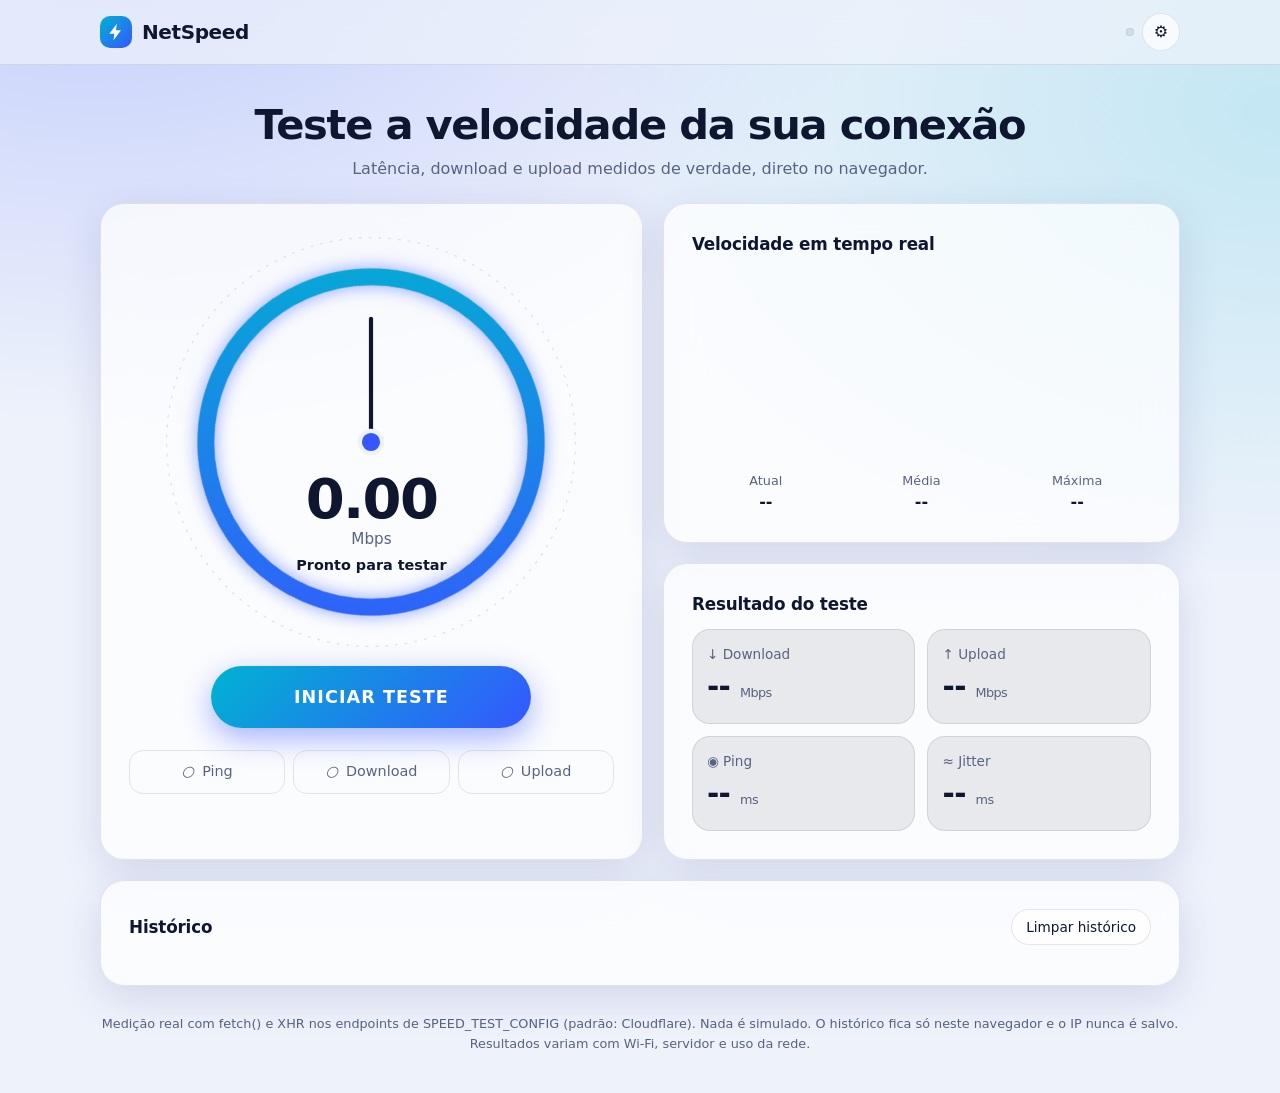
==== netspeed/index.html @ a222a0c1 "Create index.html" ====
<!DOCTYPE html>
<html lang="pt-BR" data-theme="light">
<head>
<meta charset="utf-8">
<meta name="viewport" content="width=device-width,initial-scale=1">
<title>NetSpeed | Innovva</title>
<style>
/* ===== Paleta (edite as variáveis para trocar as cores) ===== */
*{box-sizing:border-box;margin:0}
:root,[data-theme=light]{--bg:#eef2fb;--surface:rgba(255,255,255,.72);--text:#0e1630;--muted:#586380;--primary:#3557ff;--accent:#00b3d1;--border:rgba(14,22,48,.1);--shadow:0 12px 40px rgba(40,60,140,.14);--track:rgba(14,22,48,.08)}
[data-theme=dark]{--bg:#070b18;--surface:rgba(20,28,54,.62);--text:#e9eeff;--muted:#93a0c4;--primary:#7290ff;--accent:#22e0d0;--border:rgba(160,180,255,.15);--shadow:0 12px 40px rgba(0,0,0,.5);--track:rgba(160,180,255,.12);color-scheme:dark}
[hidden]{display:none!important}
body{font:16px/1.5 ui-sans-serif,system-ui,-apple-system,"Segoe UI",Roboto,sans-serif;color:var(--text);min-height:100vh;overflow-x:hidden;
background:radial-gradient(50rem 32rem at 8% -8%,color-mix(in srgb,var(--primary) 24%,transparent),transparent),radial-gradient(44rem 30rem at 100% 10%,color-mix(in srgb,var(--accent) 18%,transparent),transparent),var(--bg);transition:background-color .4s,color .4s}
:focus-visible{outline:3px solid var(--primary);outline-offset:3px}
button,select{font:inherit;color:inherit}
.wrap{width:min(1080px,100% - 32px);margin:0 auto}
header{position:sticky;top:0;z-index:5;backdrop-filter:blur(16px);background:color-mix(in srgb,var(--bg) 70%,transparent);border-bottom:1px solid var(--border);transition:background-color .4s}
.bar{display:flex;align-items:center;justify-content:space-between;gap:12px;height:64px}
.logo{display:flex;align-items:center;gap:10px;font-weight:750;font-size:1.25rem;letter-spacing:-.02em;color:var(--text);text-decoration:none}
.logo svg{width:32px;height:32px;padding:6px;border-radius:10px;background:linear-gradient(135deg,var(--accent),var(--primary));fill:#fff}
.tools{display:flex;align-items:center;gap:8px}
.seg{display:flex;padding:3px;border:1px solid var(--border);border-radius:999px;background:var(--track)}
.seg button{border:0;background:none;color:var(--muted);padding:6px 11px;border-radius:999px;cursor:pointer;font-size:.85rem;transition:background .25s,color .25s}
.seg [aria-pressed=true]{background:var(--bg);color:var(--text);box-shadow:0 1px 6px rgba(0,0,0,.15)}
.icon,.ghost{border:1px solid var(--border);background:var(--surface);border-radius:999px;cursor:pointer;transition:transform .2s,border-color .2s}
.icon{width:38px;height:38px}.ghost{padding:7px 14px;font-size:.85rem}
.icon:hover,.ghost:hover{transform:translateY(-1px);border-color:var(--primary)}
.intro{text-align:center;padding:36px 0 22px}
h1{font-size:clamp(1.6rem,4.5vw,2.6rem);letter-spacing:-.03em;line-height:1.15}
.intro p{color:var(--muted);margin-top:8px}
h2{font-size:1.05rem;letter-spacing:-.01em}
.notice{margin:0 0 16px;padding:14px 18px;border-radius:16px;background:color-mix(in srgb,#ef4444 14%,var(--surface));border:1px solid #ef4444;animation:rise .4s}
.grid{display:grid;gap:20px;grid-template-columns:1fr;margin-bottom:20px}
.grid>*{min-width:0}
@media(min-width:900px){.grid.a{grid-template-columns:1.05fr 1fr}}
.grid.b{grid-template-columns:repeat(auto-fit,minmax(min(100%,340px),1fr))}
.side{display:grid;gap:20px;align-content:start}
.card{background:var(--surface);border:1px solid var(--border);border-radius:24px;box-shadow:var(--shadow);backdrop-filter:blur(18px);padding:clamp(18px,3vw,28px);animation:rise .6s both;transition:background-color .4s,border-color .4s}
.grid>:nth-child(2){animation-delay:.1s}
.ch{display:flex;align-items:center;justify-content:space-between;gap:10px;margin-bottom:12px}
/* ===== Velocímetro ===== */
.gauge{position:relative;width:min(100%,420px);margin:0 auto}
.gauge svg{width:100%;display:block;overflow:visible}
.gauge text{font-size:9px;fill:var(--muted);font-variant-numeric:tabular-nums}
#track{fill:none;stroke:var(--track);stroke-width:12;stroke-linecap:round}
#arc{fill:none;stroke:url(#g);stroke-width:12;stroke-linecap:round;filter:drop-shadow(0 0 6px color-mix(in srgb,var(--primary) 55%,transparent))}
.dash{fill:none;stroke:var(--border);stroke-width:1;stroke-dasharray:2 5}
#needle line{stroke:var(--text);stroke-width:3;stroke-linecap:round}
#needle circle{fill:var(--primary);stroke:var(--bg);stroke-width:3}
.readout{position:absolute;left:0;right:0;top:57%;text-align:center}
#speedVal{display:block;font-size:clamp(2.2rem,10vw,3.5rem);font-weight:750;letter-spacing:-.03em;line-height:1;font-variant-numeric:tabular-nums}
#unit{color:var(--muted);font-size:.95rem}
#status{font-size:.9rem;font-weight:600;margin-top:4px}
.testing .gauge{animation:pulse 1.6s ease-in-out infinite}
.done-glow #arc{animation:glow 1.4s}
.cta{display:block;margin:14px auto 22px;width:min(100%,320px);padding:18px 24px;border:0;border-radius:999px;cursor:pointer;color:#fff;font-weight:750;font-size:1.1rem;letter-spacing:.06em;background:linear-gradient(135deg,var(--accent),var(--primary));box-shadow:0 10px 30px color-mix(in srgb,var(--primary) 45%,transparent);transition:transform .25s,box-shadow .25s,opacity .25s}
.cta:hover:not(:disabled){transform:translateY(-3px) scale(1.02);box-shadow:0 16px 40px color-mix(in srgb,var(--primary) 55%,transparent)}
.cta:disabled{opacity:.6;cursor:progress}
.steps{list-style:none;padding:0;display:flex;gap:8px;justify-content:center}
.steps li{flex:1;display:flex;align-items:center;justify-content:center;gap:8px;padding:10px 6px;border-radius:14px;border:1px solid var(--border);color:var(--muted);font-size:.9rem;transition:all .3s}
.dot::before{content:"○"}
.steps .active{color:var(--text);border-color:var(--primary);background:color-mix(in srgb,var(--primary) 10%,transparent)}
.active .dot::before{content:"●";color:var(--primary);animation:blink 1s infinite}
.steps .done{color:var(--text)}
.done .dot::before{content:"✓";color:var(--accent);font-weight:800;display:inline-block;animation:pop .45s}
canvas{width:100%;height:190px;display:block}
.stats{display:grid;grid-template-columns:repeat(3,1fr);gap:8px;margin-top:12px;text-align:center}
.stats dt{color:var(--muted);font-size:.8rem}.stats dd{font-weight:700;font-variant-numeric:tabular-nums}
.tiles{display:grid;grid-template-columns:1fr 1fr;gap:12px;margin-top:12px}
.tile{padding:14px;border-radius:18px;border:1px solid var(--border);background:var(--track)}
.tile .k{display:block;color:var(--muted);font-size:.85rem}
.tile b{font-size:clamp(1.3rem,4.5vw,1.85rem);letter-spacing:-.02em;font-variant-numeric:tabular-nums}
.tile small{color:var(--muted);font-size:.8rem;font-weight:500}
.tile.glow{animation:glow 1.4s}
.q{display:inline-block;margin-top:16px;padding:6px 16px;border-radius:999px;font-weight:750;letter-spacing:.05em;color:#fff;background:var(--c,#888);animation:pop .5s}
#qHint{display:block;margin-top:6px;color:var(--muted);font-size:.82rem}
.q[data-l=excelente]{--c:#16a870}.q[data-l=boa]{--c:#2b8fe0}.q[data-l=regular]{--c:#d98a0b}.q[data-l=baixa]{--c:#dc3c3c}
.info{display:grid;gap:2px;margin-top:8px}
.info div{display:flex;justify-content:space-between;gap:12px;padding:8px 0;border-bottom:1px solid var(--border);font-size:.92rem}
.info dt{color:var(--muted)}.info dd{font-weight:600;text-align:right;overflow-wrap:anywhere}
#hist{list-style:none;padding:0}
#hist li{display:flex;flex-wrap:wrap;gap:4px 14px;padding:10px 0;border-bottom:1px solid var(--border);font-size:.9rem;font-variant-numeric:tabular-nums}
#hist time{flex-basis:100%;color:var(--muted);font-size:.8rem}
#hist .empty{color:var(--muted)}
.foot{color:var(--muted);font-size:.8rem;text-align:center;padding:8px 0 40px}
/* ===== Configurações ===== */
dialog{margin:auto;width:min(420px,calc(100% - 32px));border:1px solid var(--border);border-radius:24px;padding:0;background:var(--bg);color:var(--text);box-shadow:var(--shadow)}
dialog[open]{animation:pop .3s}
dialog::backdrop{background:rgba(5,10,25,.55);backdrop-filter:blur(4px)}
.dbody{padding:22px}
.row{display:flex;align-items:center;justify-content:space-between;gap:12px;padding:12px 0;border-bottom:1px solid var(--border)}
dialog .seg .lb{display:inline!important}
select{padding:8px 10px;border-radius:10px;border:1px solid var(--border);background:var(--surface)}
input[type=checkbox]{width:22px;height:22px;accent-color:var(--primary)}
@media(max-width:560px){.seg .lb{display:none}.logo{font-size:1.1rem}.card{border-radius:20px}.steps li{font-size:.8rem;gap:4px}}
/* ===== Animações ===== */
@keyframes rise{from{opacity:0;transform:translateY(14px)}}
@keyframes pop{from{opacity:0;transform:scale(.7)}}
@keyframes blink{50%{opacity:.35}}
@keyframes pulse{50%{filter:drop-shadow(0 0 18px color-mix(in srgb,var(--primary) 45%,transparent))}}
@keyframes glow{0%,100%{box-shadow:none}40%{box-shadow:0 0 0 3px var(--accent),0 0 28px var(--accent)}}
@media(prefers-reduced-motion:reduce){*,*::before{animation:none!important;transition:none!important}}
[data-motion=off] *,[data-motion=off] *::before{animation:none!important;transition:none!important}
</style>
</head>
<body>
<header><div class="wrap bar">
  <a class="logo" href="./" aria-label="Início"><svg viewBox="0 0 24 24" aria-hidden="true"><path d="M13 2 4 14h6l-1 8 9-12h-6z"/></svg><span id="appName">NetSpeed</span></a>
  <div class="tools"><div class="seg" data-themeseg role="group" aria-label="Tema"></div>
  <button class="icon" id="openSettings" aria-label="Abrir configurações">⚙</button></div>
</div></header>

<main class="wrap" id="app">
  <div class="intro"><h1>Teste a velocidade da sua conexão</h1><p>Latência, download e upload medidos de verdade, direto no navegador.</p></div>
  <p id="notice" class="notice" role="alert" hidden></p>

  <div class="grid a">
    <section class="card" aria-label="Teste de velocidade">
      <div class="gauge">
        <svg viewBox="0 0 300 300" role="img" aria-label="Velocímetro circular. Os valores em texto estão sempre disponíveis nos resultados.">
          <defs><linearGradient id="g" x1="0" y1="1" x2="1" y2="0"><stop offset="0" style="stop-color:var(--accent)"/><stop offset="1" style="stop-color:var(--primary)"/></linearGradient></defs>
          <circle class="dash" cx="150" cy="150" r="146"/>
          <circle id="track" cx="150" cy="150" r="118" transform="rotate(135 150 150)"/>
          <circle id="arc" cx="150" cy="150" r="118" transform="rotate(135 150 150)"/>
          <g id="ticks"></g>
          <g id="needle"><line x1="150" y1="150" x2="150" y2="62"/><circle cx="150" cy="150" r="8"/></g>
        </svg>
        <div class="readout"><output id="speedVal">0.00</output><span id="unit">Mbps</span><p id="status" role="status" aria-live="polite">Pronto para testar</p></div>
      </div>
      <button class="cta" id="startBtn">INICIAR TESTE</button>
      <ol class="steps" aria-label="Etapas do teste">
        <li data-step="ping"><i class="dot"></i>Ping</li><li data-step="down"><i class="dot"></i>Download</li><li data-step="up"><i class="dot"></i>Upload</li>
      </ol>
    </section>

    <div class="side">
      <section class="card">
        <div class="ch"><h2 id="chartTitle">Velocidade em tempo real</h2></div>
        <canvas id="chart" role="img" aria-label="Gráfico da velocidade ao longo do tempo"></canvas>
        <dl class="stats"><div><dt>Atual</dt><dd id="stCur">--</dd></div><div><dt>Média</dt><dd id="stAvg">--</dd></div><div><dt>Máxima</dt><dd id="stMax">--</dd></div></dl>
      </section>
      <section class="card">
        <h2>Resultado do teste</h2>
        <div class="tiles">
          <div class="tile"><span class="k">↓ Download</span><b><output id="mDown">--</output> <small class="u">Mbps</small></b></div>
          <div class="tile"><span class="k">↑ Upload</span><b><output id="mUp">--</output> <small class="u">Mbps</small></b></div>
          <div class="tile"><span class="k">◉ Ping</span><b><output id="mPing">--</output> <small>ms</small></b></div>
          <div class="tile"><span class="k">≈ Jitter</span><b><output id="mJit">--</output> <small>ms</small></b></div>
        </div>
        <div id="qWrap" hidden><span class="q" id="quality"></span><small id="qHint">Estimativa baseada nos valores medidos; não é uma classificação absoluta.</small></div>
      </section>
    </div>
  </div>

  <div class="grid b">
    <section class="card" id="infoCard" hidden><h2>Informações da conexão</h2><dl class="info" id="info"></dl></section>
    <section class="card"><div class="ch"><h2>Histórico</h2><button class="ghost" data-clear>Limpar histórico</button></div><ul id="hist"></ul></section>
  </div>
  <p class="foot">Medição real com fetch() e XHR nos endpoints de SPEED_TEST_CONFIG (padrão: Cloudflare). Nada é simulado. O histórico fica só neste navegador e o IP nunca é salvo. Resultados variam com Wi‑Fi, servidor e uso da rede.</p>
</main>

<dialog id="dlg" aria-labelledby="dlgT"><div class="dbody">
  <div class="ch"><h2 id="dlgT">Configurações</h2><button class="icon" id="closeDlg" aria-label="Fechar">✕</button></div>
  <div class="row"><span>Tema</span><div class="seg" data-themeseg role="group" aria-label="Tema"></div></div>
  <label class="row"><span>Unidade de velocidade</span><select id="unitSel"><option>Mbps</option><option>MB/s</option><option>Kbps</option></select></label>
  <label class="row"><span>Animações</span><input type="checkbox" id="animChk"></label>
  <div class="row" style="border:0"><span>Histórico local</span><button class="ghost" data-clear>Limpar histórico</button></div>
</div></dialog>

<script>
"use strict";
/* ===================== CONFIGURAÇÃO (edite aqui) ===================== */
const APP_NAME = "NetSpeed";
/* Medição real: o navegador baixa/envia dados para estes endpoints.
   Para usar seu próprio servidor, troque as URLs (precisam enviar CORS: Access-Control-Allow-Origin).
   downloadUrl deve devolver um arquivo grande; uploadUrl deve aceitar POST; pingUrl deve responder rápido. */
const SPEED_TEST_CONFIG = {
  downloadUrl: "https://speed.cloudflare.com/__down?bytes=50000000",
  uploadUrl: "https://speed.cloudflare.com/__up",
  pingUrl: "https://speed.cloudflare.com/__down?bytes=0",
  metaUrl: "https://speed.cloudflare.com/meta", // opcional: IP público e servidor ("" desativa)
  pingCount: 10, streams: 4, duration: 8000, timeout: 5000 // ms
};
const CFG = SPEED_TEST_CONFIG;

/* ===================== ESTADO E UTILITÁRIOS ===================== */
const $ = s => document.querySelector(s), $$ = s => [...document.querySelectorAll(s)];
const sleep = ms => new Promise(r => setTimeout(r, ms));
const S = { theme: "auto", unit: "Mbps", anim: true, cur: 0, target: 0, running: false, samples: [], max: 0, res: {}, meta: null };
const mq = window.matchMedia("(prefers-color-scheme: dark)");
const store = { get(k, d) { try { return JSON.parse(localStorage.getItem(k)) ?? d } catch { return d } }, set(k, v) { try { localStorage.setItem(k, JSON.stringify(v)) } catch {} } };
const reduced = () => !S.anim || matchMedia("(prefers-reduced-motion: reduce)").matches;
const conv = v => S.unit === "MB/s" ? v / 8 : S.unit === "Kbps" ? v * 1000 : v; // valores internos sempre em Mbps
const fmt = v => conv(v).toFixed(2);
const bust = u => u + (u.includes("?") ? "&" : "?") + "r=" + Math.random().toString(36).slice(2);
const clean = v => String(v).replace(/[<>&"']/g, "");
const persist = () => store.set("netspeed.settings", { theme: S.theme, unit: S.unit, anim: S.anim });

/* ===================== INICIALIZAÇÃO ===================== */
function initializeApp() {
  document.title = APP_NAME + " — Teste de velocidade"; $("#appName").textContent = APP_NAME;
  const saved = store.get("netspeed.settings", {});
  if (["light", "dark", "auto"].includes(saved.theme)) S.theme = saved.theme;
  if (["Mbps", "MB/s", "Kbps"].includes(saved.unit)) S.unit = saved.unit;
  if (typeof saved.anim === "boolean") S.anim = saved.anim;
  $("#unitSel").value = S.unit; $("#animChk").checked = S.anim; applyMotion();
  initializeTheme(); initializeSpeedometer(); initializeChart(); refreshUnits(); loadHistory();
  const dlg = $("#dlg");
  $("#startBtn").onclick = startSpeedTest;
  $("#openSettings").onclick = () => dlg.showModal();
  $("#closeDlg").onclick = () => dlg.close();
  dlg.onclick = e => { if (e.target === dlg) dlg.close() }; // clique fora (ESC já é nativo)
  $("#unitSel").onchange = e => { S.unit = e.target.value; persist(); refreshUnits() };
  $("#animChk").onchange = e => { S.anim = e.target.checked; persist(); applyMotion() };
  document.addEventListener("click", e => {
    const b = e.target.closest("[data-tc]");
    if (b) { S.theme = b.dataset.tc; persist(); applyTheme() }
    if (e.target.closest("[data-clear]") && confirm("Apagar todo o histórico de testes? Esta ação não pode ser desfeita.")) clearHistory();
  });
}
function applyMotion() { document.documentElement.dataset.motion = S.anim ? "on" : "off" }
function refreshUnits() {
  $("#unit").textContent = S.unit; renderMetrics(); loadHistory(); updateSpeedometer(S.target, true);
  if (!$("#infoCard").hidden) renderInfo();
}

/* ===================== TEMA ===================== */
function initializeTheme() {
  $$("[data-themeseg]").forEach(el => el.innerHTML = [["light", "☀️", "Claro"], ["dark", "🌙", "Escuro"], ["auto", "⚙️", "Automático"]]
    .map(([k, i, l]) => `<button data-tc="${k}" title="${l}" aria-label="${l}"><span aria-hidden="true">${i}</span> <span class="lb">${l}</span></button>`).join(""));
  mq.addEventListener("change", () => S.theme === "auto" && applyTheme()); // acompanha o sistema
  applyTheme();
}
function applyTheme() {
  document.documentElement.dataset.theme = S.theme === "dark" || (S.theme === "auto" && mq.matches) ? "dark" : "light";
  $$("[data-tc]").forEach(b => b.setAttribute("aria-pressed", b.dataset.tc === S.theme));
  drawChart();
}

/* ===================== VELOCÍMETRO ===================== */
const R = 118, CIRC = 2 * Math.PI * R, ARC = CIRC * .75, MARKS = [0, 5, 10, 25, 50, 100, 250, 500, 1000];
const frac = v => Math.min(1, Math.log10(1 + Math.max(0, v)) / Math.log10(1001)); // escala logarítmica (Mbps)
let raf = 0;
function initializeSpeedometer() {
  $("#ticks").innerHTML = MARKS.map(m => { const a = (-135 + frac(m) * 270) * Math.PI / 180; return `<text x="${150 + 134 * Math.sin(a)}" y="${153 - 134 * Math.cos(a)}" text-anchor="middle">${m}</text>` }).join("");
  $("#track").setAttribute("stroke-dasharray", `${ARC} ${CIRC}`);
  updateSpeedometer(0, true);
}
function updateSpeedometer(v, snap) { S.target = v; if (snap || reduced()) S.cur = v; cancelAnimationFrame(raf); tick() }
function tick() { // interpolação suave até o valor alvo
  const d = S.target - S.cur; S.cur = Math.abs(d) < .01 ? S.target : S.cur + d * .14;
  const f = frac(S.cur);
  $("#arc").setAttribute("stroke-dasharray", `${f * ARC} ${CIRC}`);
  $("#needle").setAttribute("transform", `rotate(${-135 + f * 270} 150 150)`);
  $("#speedVal").textContent = conv(S.cur).toFixed(2);
  if (S.cur !== S.target) raf = requestAnimationFrame(tick);
}

/* ===================== GRÁFICO ===================== */
let cv, ctx;
function initializeChart() { cv = $("#chart"); ctx = cv.getContext("2d"); new ResizeObserver(drawChart).observe(cv) }
function updateChart(v) { S.samples.push(v); drawChart() }
function drawChart() {
  if (!ctx) return;
  const dpr = devicePixelRatio || 1, w = cv.clientWidth, h = cv.clientHeight; if (!w) return;
  if (cv.width !== Math.round(w * dpr) || cv.height !== Math.round(h * dpr)) { cv.width = Math.round(w * dpr); cv.height = Math.round(h * dpr) }
  ctx.setTransform(dpr, 0, 0, dpr, 0, 0); ctx.clearRect(0, 0, w, h);
  const cs = getComputedStyle(document.documentElement), c1 = cs.getPropertyValue("--primary").trim(), c2 = cs.getPropertyValue("--accent").trim();
  ctx.strokeStyle = cs.getPropertyValue("--border"); ctx.lineWidth = 1;
  for (let i = 1; i < 4; i++) { ctx.beginPath(); ctx.moveTo(0, h * i / 4); ctx.lineTo(w, h * i / 4); ctx.stroke() }
  const s = S.samples; if (s.length < 2) return;
  const N = Math.ceil(CFG.duration
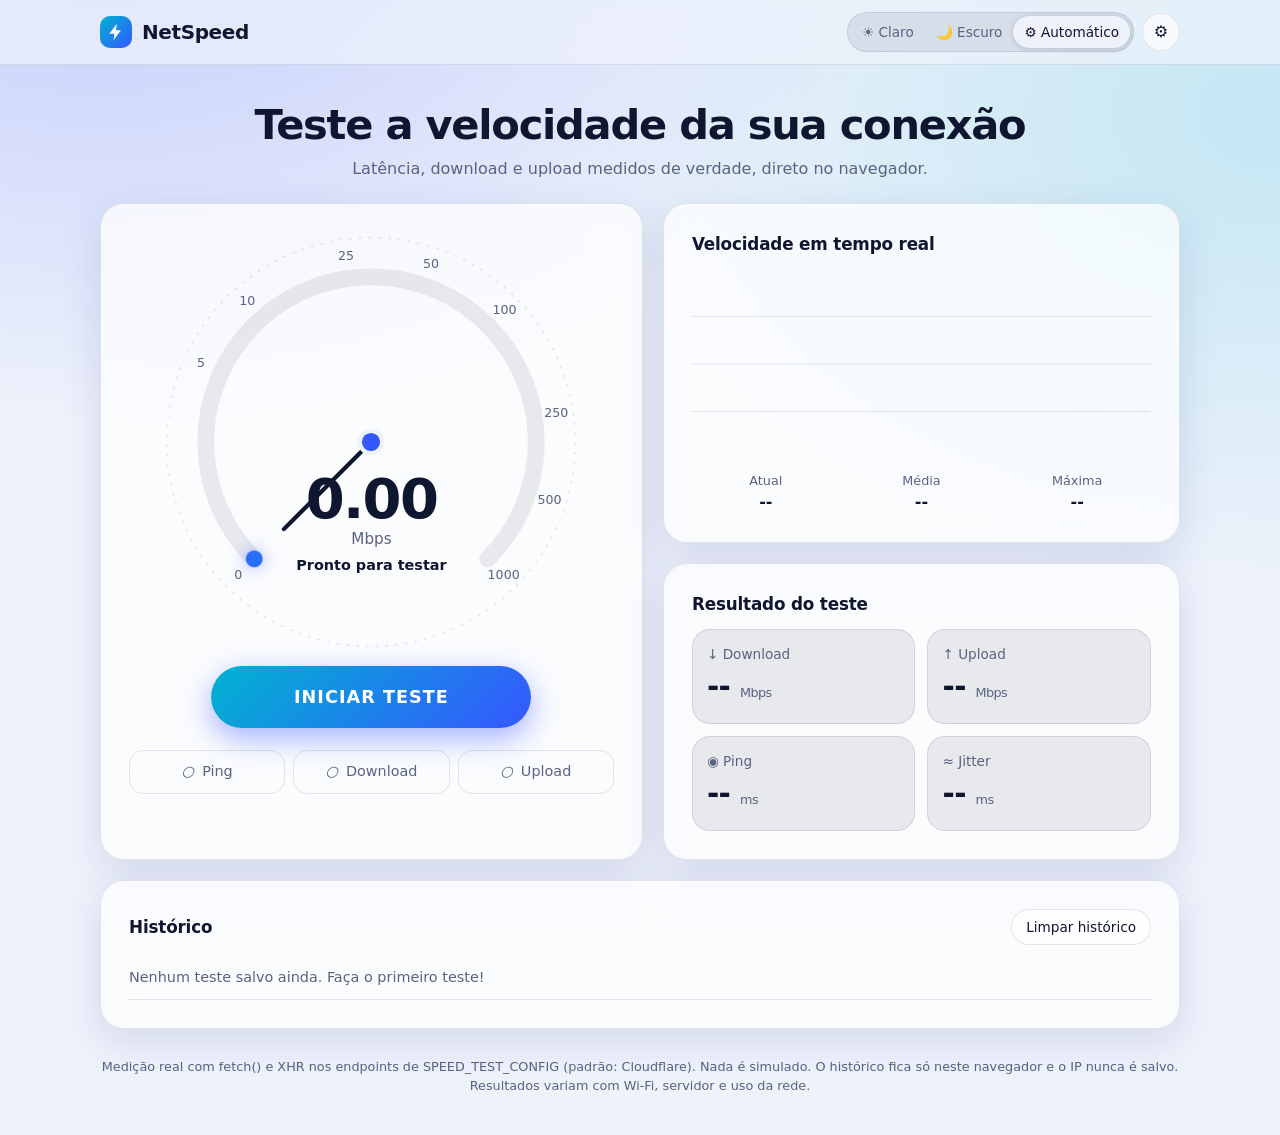
==== commit 1a8d5e5a: "Update index.html" ====
--- a/netspeed/index.html
+++ b/netspeed/index.html
@@ -3,7 +3,7 @@
 <head>
 <meta charset="utf-8">
 <meta name="viewport" content="width=device-width,initial-scale=1">
-<title>NetSpeed | Innovva</title>
+<title>NetSpeed</title>
 <style>
 /* ===== Paleta (edite as variáveis para trocar as cores) ===== */
 *{box-sizing:border-box;margin:0}
@@ -270,4 +270,182 @@
   ctx.strokeStyle = cs.getPropertyValue("--border"); ctx.lineWidth = 1;
   for (let i = 1; i < 4; i++) { ctx.beginPath(); ctx.moveTo(0, h * i / 4); ctx.lineTo(w, h * i / 4); ctx.stroke() }
   const s = S.samples; if (s.length < 2) return;
-  const N = Math.ceil(CFG.duration 
+  const N = Math.ceil(CFG.duration / 150), top = Math.max(...s) * 1.2 || 1, pad = 8;
+  const P = s.map((v, i) => [i / (N - 1) * w, h - pad - v / top * (h - 2 * pad)]);
+  ctx.beginPath(); ctx.moveTo(...P[0]);
+  for (let i = 1; i < P.length - 1; i++) ctx.quadraticCurveTo(P[i][0], P[i][1], (P[i][0] + P[i + 1][0]) / 2, (P[i][1] + P[i + 1][1]) / 2);
+  const l = P[P.length - 1]; ctx.lineTo(l[0], l[1]);
+  const g = ctx.createLinearGradient(0, 0, w, 0); g.addColorStop(0, c2); g.addColorStop(1, c1);
+  ctx.strokeStyle = g; ctx.lineWidth = 2.5; ctx.lineJoin = "round"; ctx.stroke();
+  ctx.lineTo(l[0], h); ctx.lineTo(P[0][0], h); ctx.closePath();
+  const f = ctx.createLinearGradient(0, 0, 0, h); f.addColorStop(0, c1 + "55"); f.addColorStop(1, c1 + "00"); ctx.fillStyle = f; ctx.fill();
+}
+
+/* ===================== INTERFACE DO TESTE ===================== */
+const STEPS = ["ping", "down", "up"];
+function setStep(cur) { const ci = STEPS.indexOf(cur); STEPS.forEach((k, i) => $(`[data-step=${k}]`).className = cur === "end" || i < ci ? "done" : i === ci ? "active" : "") }
+const setStatus = t => $("#status").textContent = t;
+function showNotice(m) { const n = $("#notice"); n.textContent = m; n.hidden = false }
+function renderMetrics() {
+  const r = S.res, set = (id, v) => $(id).textContent = v;
+  set("#mPing", r.ping != null ? r.ping.toFixed(0) : "--"); set("#mJit", r.jitter != null ? r.jitter.toFixed(1) : "--");
+  set("#mDown", r.down != null ? fmt(r.down) : "--"); set("#mUp", r.up != null ? fmt(r.up) : "--");
+  $$(".u").forEach(e => e.textContent = S.unit);
+}
+function showPhaseStats(cur, avg) { $("#stCur").textContent = fmt(cur); $("#stAvg").textContent = fmt(avg); $("#stMax").textContent = fmt(S.max) }
+function resetUI() {
+  S.res = {}; S.samples = []; S.max = 0; renderMetrics(); drawChart(); setStep(""); updateSpeedometer(0, true);
+  ["#stCur", "#stAvg", "#stMax"].forEach(s => $(s).textContent = "--");
+  $("#chartTitle").textContent = "Velocidade em tempo real";
+  $("#notice").hidden = $("#infoCard").hidden = $("#qWrap").hidden = true; document.body.classList.remove("done-glow");
+}
+function setButton(txt, busy) { const b = $("#startBtn"); b.textContent = txt; b.disabled = busy; document.body.classList.toggle("testing", busy) }
+
+/* ===================== TESTE ===================== */
+async function startSpeedTest() {
+  if (S.running) return;
+  if (!window.fetch || !window.performance) return showNotice("Seu navegador não tem suporte às APIs necessárias (fetch / performance). Atualize ou troque de navegador.");
+  if (navigator.onLine === false) return showNotice("Você parece estar sem conexão com a internet. Conecte-se e tente novamente.");
+  S.running = true; resetUI(); setButton("TESTANDO...", true);
+  try {
+    setStatus("Preparando teste...");
+    const metaP = loadMeta(); await prepare();
+    setStep("ping"); setStatus("Medindo ping..."); await measurePing();
+    setStep("down"); setStatus("Testando download..."); await measureDownload();
+    setStep("up"); setStatus("Testando upload..."); await measureUpload();
+    setStep("end"); setStatus("Finalizando..."); await metaP; await sleep(reduced() ? 50 : 500);
+    showResults(); saveResult(); setStatus("Teste concluído"); setButton("TESTAR NOVAMENTE", false);
+  } catch (e) {
+    showNotice(e.message || "Não foi possível concluir a medição. Verifique sua conexão e tente novamente.");
+    setStep(""); updateSpeedometer(0); setStatus("Teste interrompido"); setButton("TENTAR NOVAMENTE", false);
+  } finally { S.running = false }
+}
+async function prepare() { updateSpeedometer(1000); await sleep(reduced() ? 100 : 700); updateSpeedometer(0); await sleep(reduced() ? 100 : 600) }
+function fail(step, e) { // mensagens amigáveis; nunca deixa o teste preso
+  const m = e && e.name === "AbortError" ? `Tempo esgotado na etapa de ${step}. Verifique sua conexão e tente novamente.`
+    : e instanceof TypeError ? `Falha na etapa de ${step}: o endpoint está indisponível, foi bloqueado por CORS ou você está sem conexão. Confira SPEED_TEST_CONFIG e a rede.`
+    : "Não foi possível concluir a medição. Verifique sua conexão e tente novamente.";
+  return new Error(m);
+}
+const fetchT = (url, ms) => { const c = new AbortController(), t = setTimeout(() => c.abort(), ms); return fetch(bust(url), { cache: "no-store", signal: c.signal }).finally(() => clearTimeout(t)) };
+async function loadMeta() { if (!CFG.metaUrl) return; try { S.meta = await (await fetchT(CFG.metaUrl, CFG.timeout)).json() } catch { S.meta = null } }
+
+/* Ping: mede o tempo de ida e volta com performance.now(); descarta a 1ª amostra (handshake). Jitter = variação média entre amostras. */
+async function measurePing() {
+  const t = [];
+  try {
+    for (let i = 0; i < CFG.pingCount; i++) {
+      const a = performance.now(); const r = await fetchT(CFG.pingUrl, CFG.timeout); await r.arrayBuffer();
+      const d = performance.now() - a; if (i > 0) t.push(d);
+      if (t.length) {
+        S.res.ping = [...t].sort((x, y) => x - y)[Math.floor(t.length / 2)];
+        S.res.jitter = t.length > 1 ? t.slice(1).reduce((s, x, j) => s + Math.abs(x - t[j]), 0) / (t.length - 1) : 0;
+        renderMetrics();
+      }
+      await sleep(80);
+    }
+  } catch (e) { throw fail("ping", e) }
+}
+
+/* Download: N conexões paralelas leem o corpo da resposta em stream e contam os bytes recebidos. */
+async function dlWorker(st) {
+  while (!st.ac.signal.aborted) {
+    try {
+      const r = await fetch(bust(CFG.downloadUrl), { cache: "no-store", signal: st.ac.signal });
+      if (!r.ok) throw new Error("HTTP " + r.status);
+      if (r.body && r.body.getReader) { const rd = r.body.getReader(); for (;;) { const { done, value } = await rd.read(); if (done) break; st.bytes += value.length } }
+      else st.bytes += (await r.arrayBuffer()).byteLength;
+    } catch (e) { if (!st.ac.signal.aborted) st.fail = e; return }
+  }
+}
+/* Upload: XHR (fornece progresso de envio) com um Blob de dados aleatórios, repetido até o fim do tempo. */
+let PAYLOAD;
+async function ulWorker(st) {
+  if (!PAYLOAD) { const c = crypto.getRandomValues(new Uint8Array(65536)), a = new Uint8Array(65536 * 64); for (let i = 0; i < 64; i++) a.set(c, i * 65536); PAYLOAD = new Blob([a]) }
+  while (!st.ac.signal.aborted && !st.fail) {
+    await new Promise(res => {
+      const x = new XMLHttpRequest(); let last = 0; st.xhrs.push(x);
+      x.open("POST", bust(CFG.uploadUrl)); x.timeout = CFG.timeout * 3;
+      x.upload.onprogress = e => { st.bytes += e.loaded - last; last = e.loaded };
+      x.onerror = () => { if (!st.ac.signal.aborted) st.fail = new TypeError("upload"); res() };
+      x.onload = () => { if (x.status >= 400) st.fail = new Error("HTTP " + x.status); res() };
+      x.onabort = x.ontimeout = () => res();
+      x.send(PAYLOAD);
+    });
+  }
+}
+/* Amostragem comum: a cada 150 ms calcula a velocidade instantânea (suavizada) e atualiza velocímetro, gráfico e cartões. */
+async function measureThroughput(key, worker) {
+  const st = { bytes: 0, fail: null, ac: new AbortController(), xhrs: [] };
+  S.samples = []; S.max = 0; drawChart();
+  const t0 = performance.now(); let lt = t0, lb = 0, cur = 0, wb = 0, wt = t0, warm = false, sum = 0, n = 0;
+  for (let i = 0; i < CFG.streams; i++) worker(st);
+  await new Promise(res => {
+    const id = setInterval(() => {
+      const now = performance.now(), b = st.bytes;
+      const inst = (b - lb) * 8 / (1e3 * (now - lt)); lt = now; lb = b; // Mbps
+      cur = cur ? cur * .6 + inst * .4 : inst;
+      if (!warm && now - t0 > 1000) { warm = true; wb = b; wt = now } // ignora o 1º segundo (TCP slow start)
+      S.max = Math.max(S.max, cur); if (warm) { sum += cur; n++ }
+      S.res[key] = cur; renderMetrics(); updateSpeedometer(cur); updateChart(cur); showPhaseStats(cur, n ? sum / n : cur);
+      if (now - t0 >= CFG.duration || (st.fail && !b)) { clearInterval(id); res() }
+    }, 150);
+  });
+  st.ac.abort(); st.xhrs.forEach(x => x.abort());
+  if (!st.bytes) throw st.fail || new TypeError("sem dados");
+  const now = performance.now();
+  return warm ? (st.bytes - wb) * 8 / (1e3 * (now - wt)) : st.bytes * 8 / (1e3 * (now - t0));
+}
+async function measureDownload() {
+  $("#chartTitle").textContent = "Download em tempo real (" + S.unit + ")";
+  try { S.res.down = await measureThroughput("down", dlWorker) } catch (e) { throw fail("download", e) }
+  renderMetrics();
+}
+async function measureUpload() {
+  $("#chartTitle").textContent = "Upload em tempo real (" + S.unit + ")";
+  try { S.res.up = await measureThroughput("up", ulWorker) } catch (e) { throw fail("upload", e) }
+  renderMetrics();
+}
+
+/* ===================== RESULTADOS ===================== */
+function countTo(sel, to, dec) { // animação de contagem 0 → valor final
+  const el = $(sel); if (reduced()) { el.textContent = to.toFixed(dec); return }
+  const t0 = performance.now(), D = 1100;
+  (function f(n) { const p = Math.min(1, (n - t0) / D); el.textContent = (to * (1 - Math.pow(1 - p, 3))).toFixed(dec); if (p < 1) requestAnimationFrame(f) })(t0);
+}
+function showResults() {
+  const r = S.res; updateSpeedometer(r.down);
+  countTo("#mDown", conv(r.down), 2); countTo("#mUp", conv(r.up), 2); countTo("#mPing", r.ping, 0); countTo("#mJit", r.jitter, 1);
+  $$(".tile").forEach(t => { t.classList.remove("glow"); void t.offsetWidth; t.classList.add("glow") });
+  document.body.classList.add("done-glow");
+  // Classificação aproximada (apenas uma estimativa)
+  const l = r.down >= 100 && r.ping < 30 ? "excelente" : r.down >= 25 && r.ping < 80 ? "boa" : r.down >= 5 && r.ping < 150 ? "regular" : "baixa";
+  const q = $("#quality"); q.dataset.l = l; q.textContent = l.toUpperCase();
+  $("#qWrap").hidden = false; renderInfo(); $("#infoCard").hidden = false;
+}
+function renderInfo() {
+  const c = navigator.connection || {}, m = S.meta || {}, r = S.res;
+  const colo = m.colo && typeof m.colo === "object" ? (m.colo.city || m.colo.iata) : m.colo;
+  let host = ""; try { host = new URL(CFG.downloadUrl).hostname } catch {}
+  const rows = [["IP público", m.clientIp], ["Servidor", [m.city, colo].filter(Boolean).join(" · ") || host], ["Tipo de conexão", c.type],
+    ["Tecnologia estimada", c.effectiveType && c.effectiveType.toUpperCase()], ["RTT (navegador)", c.rtt != null && c.rtt + " ms"], ["Downlink (navegador)", c.downlink != null && c.downlink + " Mbps"],
+    ["Economia de dados", c.saveData != null && (c.saveData ? "Ativada" : "Desativada")], ["Latência", r.ping.toFixed(0) + " ms"], ["Jitter", r.jitter.toFixed(1) + " ms"],
+    ["Download", fmt(r.down) + " " + S.unit], ["Upload", fmt(r.up) + " " + S.unit]];
+  $("#info").innerHTML = rows.map(([k, v]) => `<div><dt>${k}</dt><dd>${v ? clean(v) : "Não disponível"}</dd></div>`).join("");
+}
+
+/* ===================== HISTÓRICO (localStorage, sem IP) ===================== */
+const HK = "netspeed.history";
+function saveResult() { const h = store.get(HK, []); h.unshift({ t: Date.now(), d: S.res.down, u: S.res.up, p: S.res.ping }); store.set(HK, h.slice(0, 10)); loadHistory() }
+function loadHistory() {
+  const h = store.get(HK, []);
+  $("#hist").innerHTML = Array.isArray(h) && h.length ? h.map(x => { const d = new Date(x.t);
+    return `<li><time datetime="${d.toISOString()}">${d.toLocaleDateString("pt-BR")} — ${d.toLocaleTimeString("pt-BR", { hour: "2-digit", minute: "2-digit" })}</time><span>↓ ${conv(x.d).toFixed(0)} ${S.unit}</span><span>↑ ${conv(x.u).toFixed(0)} ${S.unit}</span><span>◉ ${Number(x.p).toFixed(0)} ms</span></li>` }).join("")
+    : '<li class="empty">Nenhum teste salvo ainda. Faça o primeiro teste!</li>';
+}
+function clearHistory() { store.set(HK, []); loadHistory() }
+
+initializeApp();
+</script>
+</body>
+</html>
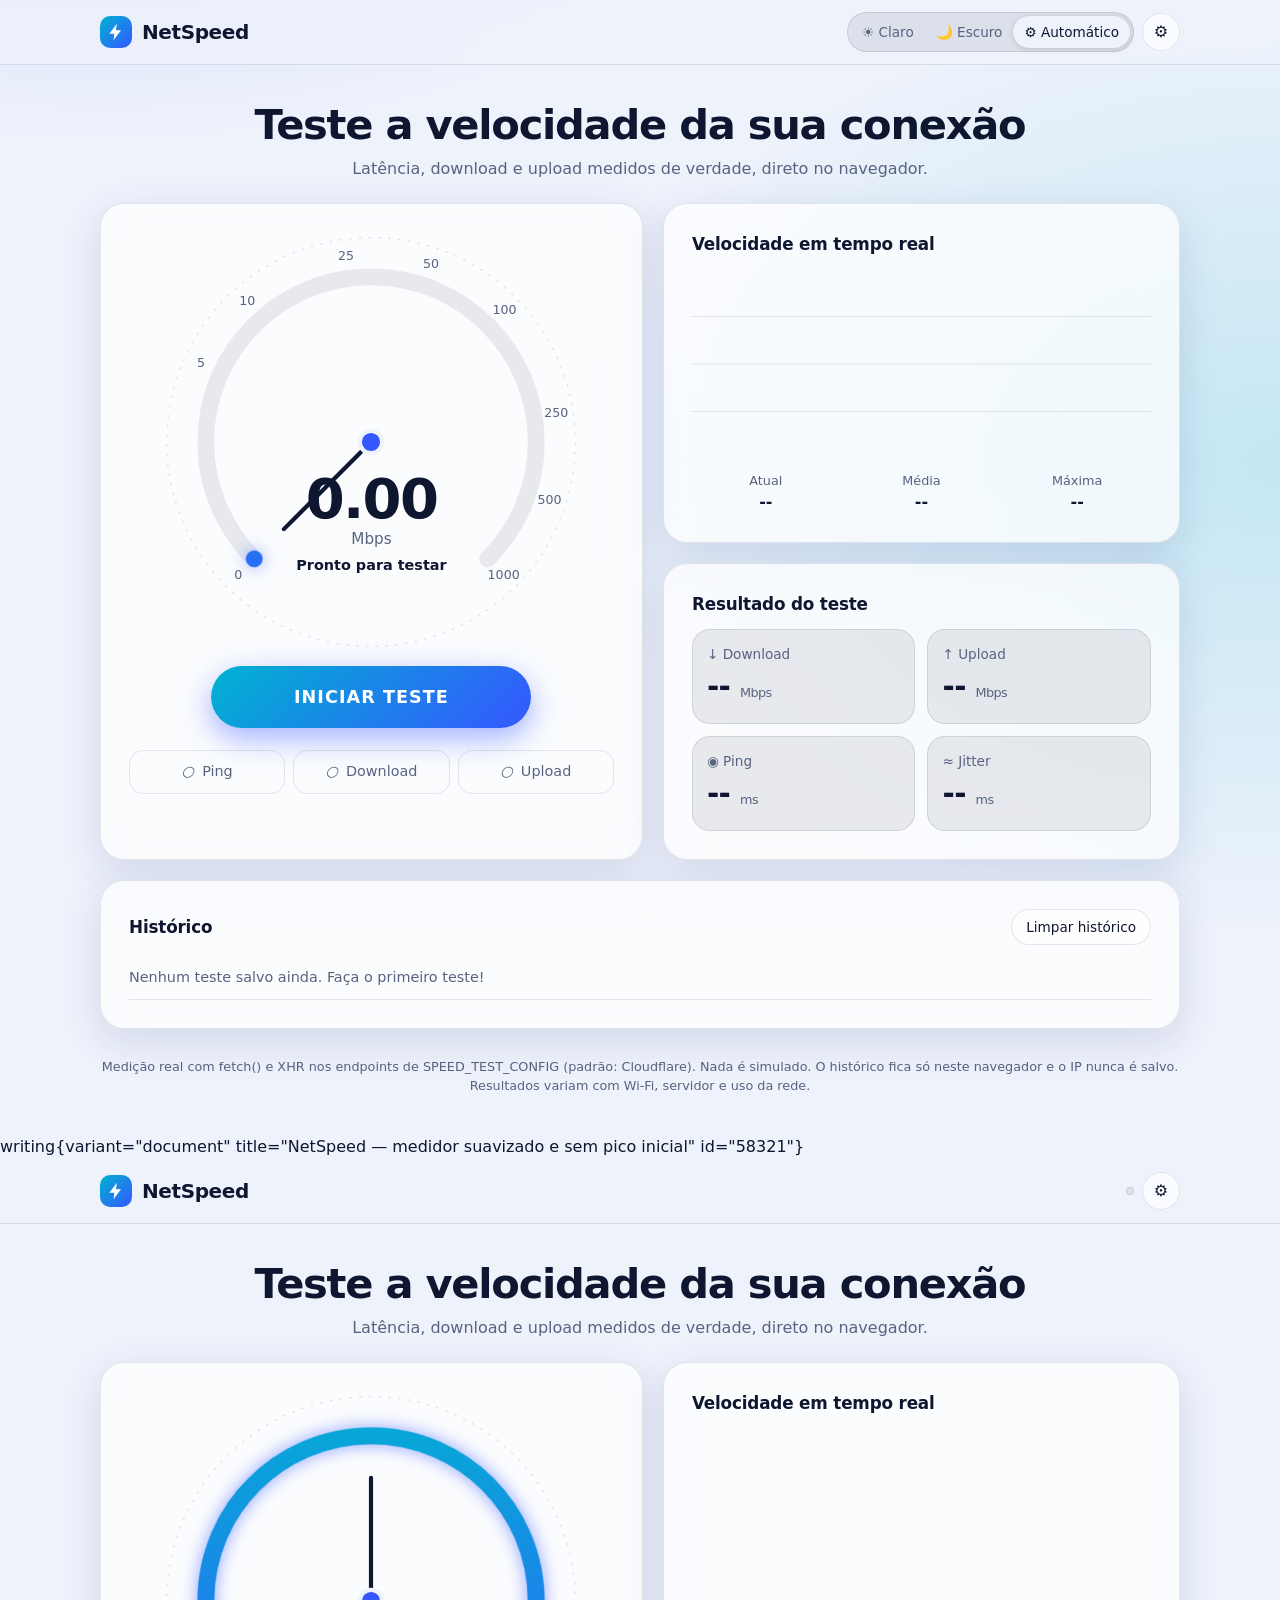
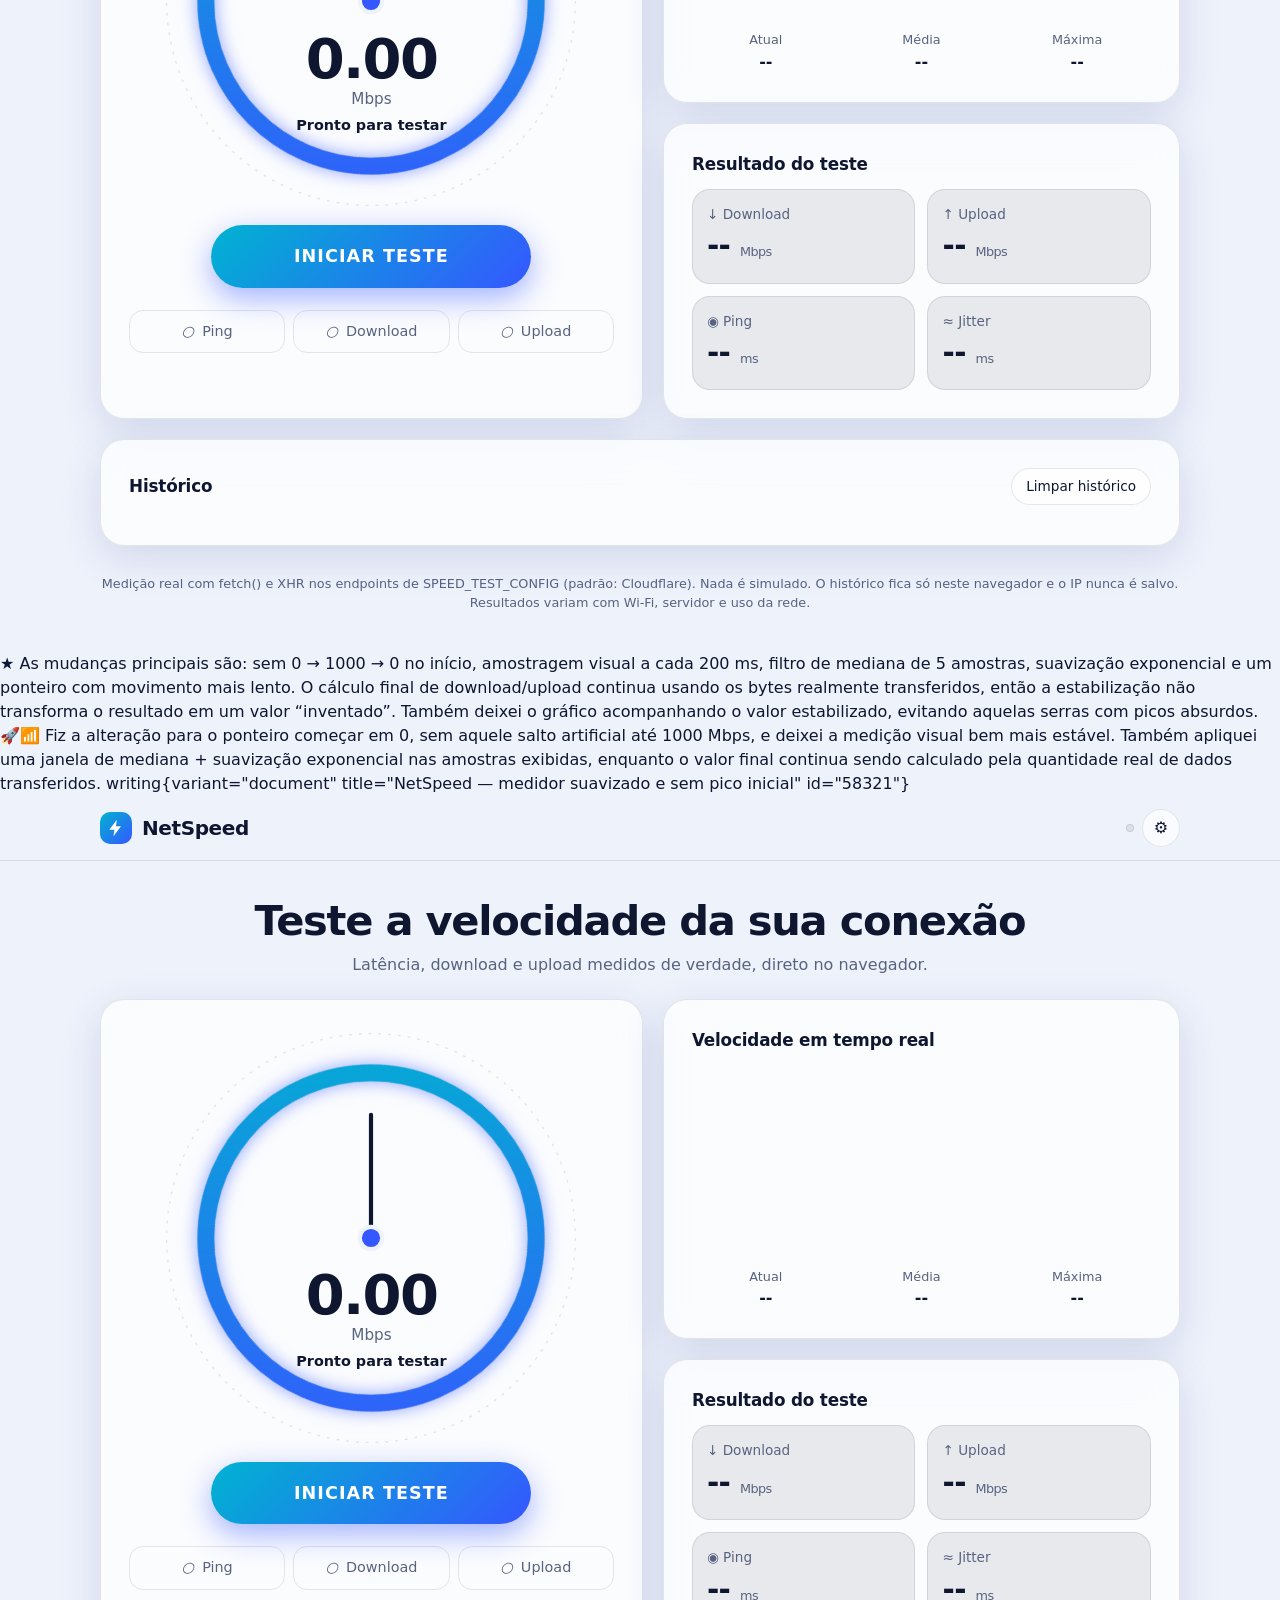
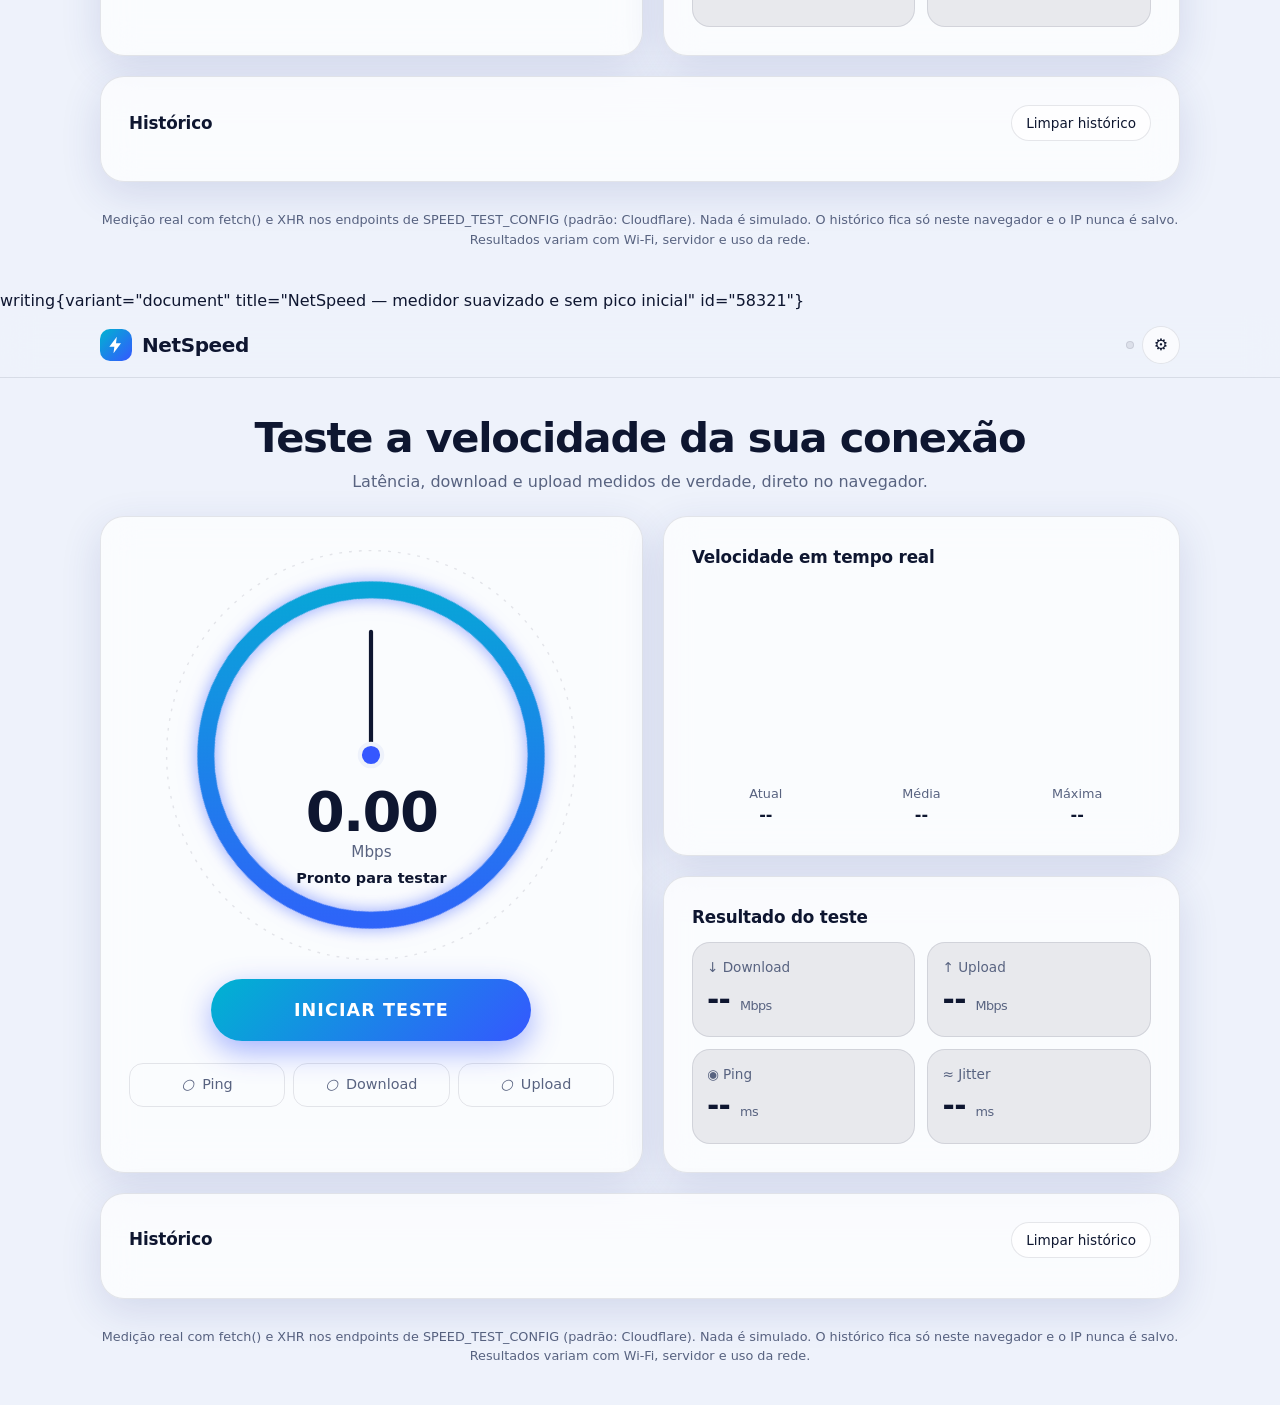
==== commit bb09bc6f: "Update index.html" ====
--- a/netspeed/index.html
+++ b/netspeed/index.html
@@ -1,3 +1,1723 @@
+<!DOCTYPE html><html lang="pt-BR" data-theme="light">
+<head>
+<meta charset="utf-8">
+<meta name="viewport" content="width=device-width,initial-scale=1">
+<title>Innovva Netspeed</title>
+<style>
+/* ===== Paleta (edite as variáveis para trocar as cores) ===== */
+*{box-sizing:border-box;margin:0}
+:root,[data-theme=light]{--bg:#eef2fb;--surface:rgba(255,255,255,.72);--text:#0e1630;--muted:#586380;--primary:#3557ff;--accent:#00b3d1;--border:rgba(14,22,48,.1);--shadow:0 12px 40px rgba(40,60,140,.14);--track:rgba(14,22,48,.08)}
+[data-theme=dark]{--bg:#070b18;--surface:rgba(20,28,54,.62);--text:#e9eeff;--muted:#93a0c4;--primary:#7290ff;--accent:#22e0d0;--border:rgba(160,180,255,.15);--shadow:0 12px 40px rgba(0,0,0,.5);--track:rgba(160,180,255,.12);color-scheme:dark}
+[hidden]{display:none!important}
+body{font:16px/1.5 ui-sans-serif,system-ui,-apple-system,"Segoe UI",Roboto,sans-serif;color:var(--text);min-height:100vh;overflow-x:hidden;
+background:radial-gradient(50rem 32rem at 8% -8%,color-mix(in srgb,var(--primary) 24%,transparent),transparent),radial-gradient(44rem 30rem at 100% 10%,color-mix(in srgb,var(--accent) 18%,transparent),transparent),var(--bg);transition:background-color .4s,color .4s}
+:focus-visible{outline:3px solid var(--primary);outline-offset:3px}
+button,select{font:inherit;color:inherit}
+.wrap{width:min(1080px,100% - 32px);margin:0 auto}
+header{position:sticky;top:0;z-index:5;backdrop-filter:blur(16px);background:color-mix(in srgb,var(--bg) 70%,transparent);border-bottom:1px solid var(--border);transition:background-color .4s}
+.bar{display:flex;align-items:center;justify-content:space-between;gap:12px;height:64px}
+.logo{display:flex;align-items:center;gap:10px;font-weight:750;font-size:1.25rem;letter-spacing:-.02em;color:var(--text);text-decoration:none}
+.logo svg{width:32px;height:32px;padding:6px;border-radius:10px;background:linear-gradient(135deg,var(--accent),var(--primary));fill:#fff}
+.tools{display:flex;align-items:center;gap:8px}
+.seg{display:flex;padding:3px;border:1px solid var(--border);border-radius:999px;background:var(--track)}
+.seg button{border:0;background:none;color:var(--muted);padding:6px 11px;border-radius:999px;cursor:pointer;font-size:.85rem;transition:background .25s,color .25s}
+.seg [aria-pressed=true]{background:var(--bg);color:var(--text);box-shadow:0 1px 6px rgba(0,0,0,.15)}
+.icon,.ghost{border:1px solid var(--border);background:var(--surface);border-radius:999px;cursor:pointer;transition:transform .2s,border-color .2s}
+.icon{width:38px;height:38px}.ghost{padding:7px 14px;font-size:.85rem}
+.icon:hover,.ghost:hover{transform:translateY(-1px);border-color:var(--primary)}
+.intro{text-align:center;padding:36px 0 22px}
+h1{font-size:clamp(1.6rem,4.5vw,2.6rem);letter-spacing:-.03em;line-height:1.15}
+.intro p{color:var(--muted);margin-top:8px}
+h2{font-size:1.05rem;letter-spacing:-.01em}
+.notice{margin:0 0 16px;padding:14px 18px;border-radius:16px;background:color-mix(in srgb,#ef4444 14%,var(--surface));border:1px solid #ef4444;animation:rise .4s}
+.grid{display:grid;gap:20px;grid-template-columns:1fr;margin-bottom:20px}
+.grid>*{min-width:0}
+@media(min-width:900px){.grid.a{grid-template-columns:1.05fr 1fr}}
+.grid.b{grid-template-columns:repeat(auto-fit,minmax(min(100%,340px),1fr))}
+.side{display:grid;gap:20px;align-content:start}
+.card{background:var(--surface);border:1px solid var(--border);border-radius:24px;box-shadow:var(--shadow);backdrop-filter:blur(18px);padding:clamp(18px,3vw,28px);animation:rise .6s both;transition:background-color .4s,border-color .4s}
+.grid>:nth-child(2){animation-delay:.1s}
+.ch{display:flex;align-items:center;justify-content:space-between;gap:10px;margin-bottom:12px}
+/* ===== Velocímetro ===== */
+.gauge{position:relative;width:min(100%,420px);margin:0 auto}
+.gauge svg{width:100%;display:block;overflow:visible}
+.gauge text{font-size:9px;fill:var(--muted);font-variant-numeric:tabular-nums}
+#track{fill:none;stroke:var(--track);stroke-width:12;stroke-linecap:round}
+#arc{fill:none;stroke:url(#g);stroke-width:12;stroke-linecap:round;filter:drop-shadow(0 0 6px color-mix(in srgb,var(--primary) 55%,transparent))}
+.dash{fill:none;stroke:var(--border);stroke-width:1;stroke-dasharray:2 5}
+#needle line{stroke:var(--text);stroke-width:3;stroke-linecap:round}
+#needle circle{fill:var(--primary);stroke:var(--bg);stroke-width:3}
+.readout{position:absolute;left:0;right:0;top:57%;text-align:center}
+#speedVal{display:block;font-size:clamp(2.2rem,10vw,3.5rem);font-weight:750;letter-spacing:-.03em;line-height:1;font-variant-numeric:tabular-nums}
+#unit{color:var(--muted);font-size:.95rem}
+#status{font-size:.9rem;font-weight:600;margin-top:4px}
+.testing .gauge{animation:pulse 1.8s ease-in-out infinite}
+.done-glow #arc{animation:glow 1.4s}
+.cta{display:block;margin:14px auto 22px;width:min(100%,320px);padding:18px 24px;border:0;border-radius:999px;cursor:pointer;color:#fff;font-weight:750;font-size:1.1rem;letter-spacing:.06em;background:linear-gradient(135deg,var(--accent),var(--primary));box-shadow:0 10px 30px color-mix(in srgb,var(--primary) 45%,transparent);transition:transform .25s,box-shadow .25s,opacity .25s}
+.cta:hover:not(:disabled){transform:translateY(-3px) scale(1.02);box-shadow:0 16px 40px color-mix(in srgb,var(--primary) 55%,transparent)}
+.cta:disabled{opacity:.6;cursor:progress}
+.steps{list-style:none;padding:0;display:flex;gap:8px;justify-content:center}
+.steps li{flex:1;display:flex;align-items:center;justify-content:center;gap:8px;padding:10px 6px;border-radius:14px;border:1px solid var(--border);color:var(--muted);font-size:.9rem;transition:all .3s}
+.dot::before{content:"○"}
+.steps .active{color:var(--text);border-color:var(--primary);background:color-mix(in srgb,var(--primary) 10%,transparent)}
+.active .dot::before{content:"●";color:var(--primary);animation:blink 1s infinite}
+.steps .done{color:var(--text)}
+.done .dot::before{content:"✓";color:var(--accent);font-weight:800;display:inline-block;animation:pop .45s}
+canvas{width:100%;height:190px;display:block}
+.stats{display:grid;grid-template-columns:repeat(3,1fr);gap:8px;margin-top:12px;text-align:center}
+.stats dt{color:var(--muted);font-size:.8rem}.stats dd{font-weight:700;font-variant-numeric:tabular-nums}
+.tiles{display:grid;grid-template-columns:1fr 1fr;gap:12px;margin-top:12px}
+.tile{padding:14px;border-radius:18px;border:1px solid var(--border);background:var(--track)}
+.tile .k{display:block;color:var(--muted);font-size:.85rem}
+.tile b{font-size:clamp(1.3rem,4.5vw,1.85rem);letter-spacing:-.02em;font-variant-numeric:tabular-nums}
+.tile small{color:var(--muted);font-size:.8rem;font-weight:500}
+.tile.glow{animation:glow 1.4s}
+.q{display:inline-block;margin-top:16px;padding:6px 16px;border-radius:999px;font-weight:750;letter-spacing:.05em;color:#fff;background:var(--c,#888);animation:pop .5s}
+#qHint{display:block;margin-top:6px;color:var(--muted);font-size:.82rem}
+.q[data-l=excelente]{--c:#16a870}.q[data-l=boa]{--c:#2b8fe0}.q[data-l=regular]{--c:#d98a0b}.q[data-l=baixa]{--c:#dc3c3c}
+.info{display:grid;gap:2px;margin-top:8px}
+.info div{display:flex;justify-content:space-between;gap:12px;padding:8px 0;border-bottom:1px solid var(--border);font-size:.92rem}
+.info dt{color:var(--muted)}.info dd{font-weight:600;text-align:right;overflow-wrap:anywhere}
+#hist{list-style:none;padding:0}
+#hist li{display:flex;flex-wrap:wrap;gap:4px 14px;padding:10px 0;border-bottom:1px solid var(--border);font-size:.9rem;font-variant-numeric:tabular-nums}
+#hist time{flex-basis:100%;color:var(--muted);font-size:.8rem}
+#hist .empty{color:var(--muted)}
+.foot{color:var(--muted);font-size:.8rem;text-align:center;padding:8px 0 40px}/* ===== Configurações ===== */dialog{margin:auto;width:min(420px,calc(100% - 32px));border:1px solid var(--border);border-radius:24px;padding:0;background:var(--bg);color:var(--text);box-shadow:var(--shadow)}dialog[open]{animation:pop .3s}dialog::backdrop{background:rgba(5,10,25,.55);backdrop-filter:blur(4px)}.dbody{padding:22px}.row{display:flex;align-items:center;justify-content:space-between;gap:12px;padding:12px 0;border-bottom:1px solid var(--border)}dialog .seg .lb{display:inline!important}select{padding:8px 10px;border-radius:10px;border:1px solid var(--border);background:var(--surface)}input[type=checkbox]{width:22px;height:22px;accent-color:var(--primary)}@media(max-width:560px){.seg .lb{display:none}.logo{font-size:1.1rem}.card{border-radius:20px}.steps li{font-size:.8rem;gap:4px}}
+
+/* ===== Animações ===== /@keyframes rise{from{opacity:0;transform:translateY(14px)}}@keyframes pop{from{opacity:0;transform:scale(.7)}}@keyframes blink{50%{opacity:.35}}@keyframes pulse{50%{filter:drop-shadow(0 0 18px color-mix(in srgb,var(--primary) 45%,transparent))}}@keyframes glow{0%,100%{box-shadow:none}40%{box-shadow:0 0 0 3px var(--accent),0 0 28px var(--accent)}}@media(prefers-reduced-motion:reduce){,*::before{animation:none!important;transition:none!important}}[data-motion=off] *,[data-motion=off] *::before{animation:none!important;transition:none!important}</style>
+
+</head><body>
+<header>
+  <div class="wrap bar">
+    <a class="logo" href="./" aria-label="Início">
+      <svg viewBox="0 0 24 24" aria-hidden="true">
+        <path d="M13 2 4 14h6l-1 8 9-12h-6z"/>
+      </svg>
+      <span id="appName">NetSpeed</span>
+    </a><div class="tools">
+  <div class="seg" data-themeseg role="group" aria-label="Tema"></div>
+  <button class="icon" id="openSettings" aria-label="Abrir configurações">⚙</button>
+</div>
+
+  </div>
+</header><main class="wrap" id="app">
+  <div class="intro">
+    <h1>Teste a velocidade da sua conexão</h1>
+    <p>Latência, download e upload medidos de verdade, direto no navegador.</p>
+  </div>  <p id="notice" class="notice" role="alert" hidden></p>  <div class="grid a">
+    <section class="card" aria-label="Teste de velocidade">
+      <div class="gauge">
+        <svg viewBox="0 0 300 300" role="img" aria-label="Velocímetro circular. Os valores em texto estão sempre disponíveis nos resultados.">
+          <defs>
+            <linearGradient id="g" x1="0" y1="1" x2="1" y2="0">
+              <stop offset="0" style="stop-color:var(--accent)"/>
+              <stop offset="1" style="stop-color:var(--primary)"/>
+            </linearGradient>
+          </defs><circle class="dash" cx="150" cy="150" r="146"/>
+      <circle id="track" cx="150" cy="150" r="118" transform="rotate(135 150 150)"/>
+      <circle id="arc" cx="150" cy="150" r="118" transform="rotate(135 150 150)"/>
+      <g id="ticks"></g>
+
+      <g id="needle">
+        <line x1="150" y1="150" x2="150" y2="62"/>
+        <circle cx="150" cy="150" r="8"/>
+      </g>
+    </svg>
+
+    <div class="readout">
+      <output id="speedVal">0.00</output>
+      <span id="unit">Mbps</span>
+      <p id="status" role="status" aria-live="polite">Pronto para testar</p>
+    </div>
+  </div>
+
+  <button class="cta" id="startBtn">INICIAR TESTE</button>
+
+  <ol class="steps" aria-label="Etapas do teste">
+    <li data-step="ping"><i class="dot"></i>Ping</li>
+    <li data-step="down"><i class="dot"></i>Download</li>
+    <li data-step="up"><i class="dot"></i>Upload</li>
+  </ol>
+</section>
+
+<div class="side">
+  <section class="card">
+    <div class="ch">
+      <h2 id="chartTitle">Velocidade em tempo real</h2>
+    </div>
+
+    <canvas id="chart" role="img" aria-label="Gráfico da velocidade ao longo do tempo"></canvas>
+
+    <dl class="stats">
+      <div><dt>Atual</dt><dd id="stCur">--</dd></div>
+      <div><dt>Média</dt><dd id="stAvg">--</dd></div>
+      <div><dt>Máxima</dt><dd id="stMax">--</dd></div>
+    </dl>
+  </section>
+
+  <section class="card">
+    <h2>Resultado do teste</h2>
+
+    <div class="tiles">
+      <div class="tile">
+        <span class="k">↓ Download</span>
+        <b><output id="mDown">--</output> <small class="u">Mbps</small></b>
+      </div>
+
+      <div class="tile">
+        <span class="k">↑ Upload</span>
+        <b><output id="mUp">--</output> <small class="u">Mbps</small></b>
+      </div>
+
+      <div class="tile">
+        <span class="k">◉ Ping</span>
+        <b><output id="mPing">--</output> <small>ms</small></b>
+      </div>
+
+      <div class="tile">
+        <span class="k">≈ Jitter</span>
+        <b><output id="mJit">--</output> <small>ms</small></b>
+      </div>
+    </div>
+
+    <div id="qWrap" hidden>
+      <span class="q" id="quality"></span>
+      <small id="qHint">Estimativa baseada nos valores medidos; não é uma classificação absoluta.</small>
+    </div>
+  </section>
+</div>
+
+  </div>  <div class="grid b">
+    <section class="card" id="infoCard" hidden>
+      <h2>Informações da conexão</h2>
+      <dl class="info" id="info"></dl>
+    </section><section class="card">
+  <div class="ch">
+    <h2>Histórico</h2>
+    <button class="ghost" data-clear>Limpar histórico</button>
+  </div>
+
+  <ul id="hist"></ul>
+</section>
+
+  </div>  <p class="foot">
+    Medição real com fetch() e XHR nos endpoints de SPEED_TEST_CONFIG
+    (padrão: Cloudflare). Nada é simulado. O histórico fica só neste navegador
+    e o IP nunca é salvo. Resultados variam com Wi-Fi, servidor e uso da rede.
+  </p>
+</main><dialog id="dlg" aria-labelledby="dlgT">
+  <div class="dbody">
+    <div class="ch">
+      <h2 id="dlgT">Configurações</h2>
+      <button class="icon" id="closeDlg" aria-label="Fechar">✕</button>
+    </div><div class="row">
+  <span>Tema</span>
+  <div class="seg" data-themeseg role="group" aria-label="Tema"></div>
+</div>
+
+<label class="row">
+  <span>Unidade de velocidade</span>
+  <select id="unitSel">
+    <option>Mbps</option>
+    <option>MB/s</option>
+    <option>Kbps</option>
+  </select>
+</label>
+
+<label class="row">
+  <span>Animações</span>
+  <input type="checkbox" id="animChk">
+</label>
+
+<div class="row" style="border:0">
+  <span>Histórico local</span>
+  <button class="ghost" data-clear>Limpar histórico</button>
+</div>
+
+  </div>
+</dialog><script>
+"use strict";
+
+/* ===================== CONFIGURAÇÃO ===================== */
+const APP_NAME = "NetSpeed";
+
+const SPEED_TEST_CONFIG = {
+  downloadUrl: "https://speed.cloudflare.com/__down?bytes=50000000",
+  uploadUrl: "https://speed.cloudflare.com/__up",
+  pingUrl: "https://speed.cloudflare.com/__down?bytes=0",
+  metaUrl: "https://speed.cloudflare.com/meta",
+
+  pingCount: 10,
+  streams: 4,
+  duration: 8000,
+  timeout: 5000
+};
+
+const CFG = SPEED_TEST_CONFIG;
+
+/* ===================== ESTADO ===================== */
+const $ = s => document.querySelector(s);
+const $$ = s => [...document.querySelectorAll(s)];
+
+const sleep = ms => new Promise(r => setTimeout(r, ms));
+
+const S = {
+  theme: "auto",
+  unit: "Mbps",
+  anim: true,
+
+  cur: 0,
+  target: 0,
+
+  running: false,
+
+  samples: [],
+  max: 0,
+
+  res: {},
+  meta: null,
+
+  /* estado da suavização visual */
+  smoothWindow: [],
+  smoothValue: 0
+};
+
+const mq = window.matchMedia("(prefers-color-scheme: dark)");
+
+const store = {
+  get(k, d) {
+    try {
+      return JSON.parse(localStorage.getItem(k)) ?? d;
+    } catch {
+      return d;
+    }
+  },
+
+  set(k, v) {
+    try {
+      localStorage.setItem(k, JSON.stringify(v));
+    } catch {}
+  }
+};
+
+const reduced = () =>
+  !S.anim || matchMedia("(prefers-reduced-motion: reduce)").matches;
+
+const conv = v =>
+  S.unit === "MB/s" ? v / 8 :
+  S.unit === "Kbps" ? v * 1000 :
+  v;
+
+const fmt = v => conv(v).toFixed(2);
+
+const bust = u =>
+  u + (u.includes("?") ? "&" : "?") + "r=" +
+  Math.random().toString(36).slice(2);
+
+const clean = v => String(v).replace(/[<>&"']/g, "");
+
+const persist = () =>
+  store.set("netspeed.settings", {
+    theme: S.theme,
+    unit: S.unit,
+    anim: S.anim
+  });
+
+/* ===================== INICIALIZAÇÃO ===================== */
+function initializeApp() {
+  document.title = APP_NAME + " — Teste de velocidade";
+  $("#appName").textContent = APP_NAME;
+
+  const saved = store.get("netspeed.settings", {});
+
+  if (["light", "dark", "auto"].includes(saved.theme))
+    S.theme = saved.theme;
+
+  if (["Mbps", "MB/s", "Kbps"].includes(saved.unit))
+    S.unit = saved.unit;
+
+  if (typeof saved.anim === "boolean")
+    S.anim = saved.anim;
+
+  $("#unitSel").value = S.unit;
+  $("#animChk").checked = S.anim;
+
+  applyMotion();
+  initializeTheme();
+  initializeSpeedometer();
+  initializeChart();
+  refreshUnits();
+  loadHistory();
+
+  const dlg = $("#dlg");
+
+  $("#startBtn").onclick = startSpeedTest;
+
+  $("#openSettings").onclick = () => dlg.showModal();
+
+  $("#closeDlg").onclick = () => dlg.close();
+
+  dlg.onclick = e => {
+    if (e.target === dlg) dlg.close();
+  };
+
+  $("#unitSel").onchange = e => {
+    S.unit = e.target.value;
+    persist();
+    refreshUnits();
+  };
+
+  $("#animChk").onchange = e => {
+    S.anim = e.target.checked;
+    persist();
+    applyMotion();
+  };
+
+  document.addEventListener("click", e => {
+    const b = e.target.closest("[data-tc]");
+
+    if (b) {
+      S.theme = b.dataset.tc;
+      persist();
+      applyTheme();
+    }
+
+    if (
+      e.target.closest("[data-clear]") &&
+      confirm("Apagar todo o histórico de testes? Esta ação não pode ser desfeita.")
+    ) {
+      clearHistory();
+    }
+  });
+}
+
+function applyMotion() {
+  document.documentElement.dataset.motion = S.anim ? "on" : "off";
+}
+
+function refreshUnits() {
+  $("#unit").textContent = S.unit;
+
+  renderMetrics();
+  loadHistory();
+
+  /* apenas sincroniza o valor atual, sem criar movimento */
+  updateSpeedometer(S.target, true);
+
+  if (!$("#infoCard").hidden)
+    renderInfo();
+}
+
+/* ===================== TEMA ===================== */
+function initializeTheme() {
+  $$("[data-themeseg]").forEach(el => {
+    el.innerHTML = [
+      ["light", "☀️", "Claro"],
+      ["dark", "🌙", "Escuro"],
+      ["auto", "⚙️", "Automático"]
+    ]
+      .map(
+        ([k, i, l]) =>
+          `<button data-tc="${k}" title="${l}" aria-label="${l}">
+            <span aria-hidden="true">${i}</span>
+            <span class="lb">${l}</span>
+          </button>`
+      )
+      .join("");
+  });
+
+  mq.addEventListener("change", () =>
+    S.theme === "auto" && applyTheme()
+  );
+
+  applyTheme();
+}
+
+function applyTheme() {
+  document.documentElement.dataset.theme =
+    S.theme === "dark" ||
+    (S.theme === "auto" && mq.matches)
+      ? "dark"
+      : "light";
+
+  $$("[data-tc]").forEach(b =>
+    b.setAttribute(
+      "aria-pressed",
+      b.dataset.tc === S.theme
+    )
+  );
+
+  drawChart();
+}
+
+/* ===================== VELOCÍMETRO ===================== */
+const R = 118;
+const CIRC = 2 * Math.PI * R;
+const ARC = CIRC * 0.75;
+
+const MARKS = [
+  0, 5, 10, 25, 50, 100, 250, 500, 1000
+];
+
+/*
+ * O ponteiro utiliza escala logarítmica:
+ * 0 → começo
+ * 1000 → final
+ */
+const frac = v =>
+  Math.min(
+    1,
+    Math.log10(1 + Math.max(0, v)) /
+    Math.log10(1001)
+  );
+
+/*
+ * Suavização do ponteiro.
+ *
+ * Quanto menor o valor, mais "pesado" fica o ponteiro.
+ * 0.09 = movimento bem suave.
+ */
+const NEEDLE_EASE = 0.09;
+
+let raf = 0;
+
+function initializeSpeedometer() {
+  $("#ticks").innerHTML = MARKS.map(m => {
+    const a =
+      (-135 + frac(m) * 270) *
+      Math.PI / 180;
+
+    return `
+      <text
+        x="${150 + 134 * Math.sin(a)}"
+        y="${153 - 134 * Math.cos(a)}"
+        text-anchor="middle"
+      >${m}</text>
+    `;
+  }).join("");
+
+  $("#track").setAttribute(
+    "stroke-dasharray",
+    `${ARC} ${CIRC}`
+  );
+
+  /* começa realmente em zero */
+  updateSpeedometer(0, true);
+}
+
+function updateSpeedometer(v, snap = false) {
+  S.target = Math.max(0, Number(v) || 0);
+
+  /*
+   * "snap" só é usado quando precisamos sincronizar
+   * o indicador instantaneamente, como ao resetar a UI.
+   */
+  if (snap || reduced()) {
+    S.cur = S.target;
+  }
+
+  cancelAnimationFrame(raf);
+  tick();
+}
+
+function tick() {
+  const d = S.target - S.cur;
+
+  /*
+   * Interpolação mais lenta e contínua.
+   * Isso evita que o ponteiro "teleporte" entre amostras.
+   */
+  if (Math.abs(d) < 0.01) {
+    S.cur = S.target;
+  } else {
+    S.cur += d * NEEDLE_EASE;
+  }
+
+  const f = frac(S.cur);
+
+  $("#arc").setAttribute(
+    "stroke-dasharray",
+    `${f * ARC} ${CIRC}`
+  );
+
+  $("#needle").setAttribute(
+    "transform",
+    `rotate(${-135 + f * 270} 150 150)`
+  );
+
+  $("#speedVal").textContent =
+    conv(S.cur).toFixed(2);
+
+  if (Math.abs(S.cur - S.target) > 0.01) {
+    raf = requestAnimationFrame(tick);
+  }
+}
+
+/* ===================== GRÁFICO ===================== */
+let cv, ctx;
+
+const SAMPLE_MS = 200;
+
+function initializeChart() {
+  cv = $("#chart");
+  ctx = cv.getContext("2d");
+
+  new ResizeObserver(drawChart).observe(cv);
+}
+
+function updateChart(v) {
+  S.samples.push(v);
+  drawChart();
+}
+
+function drawChart() {
+  if (!ctx) return;
+
+  const dpr = devicePixelRatio || 1;
+  const w = cv.clientWidth;
+  const h = cv.clientHeight;
+
+  if (!w) return;
+
+  if (
+    cv.width !== Math.round(w * dpr) ||
+    cv.height !== Math.round(h * dpr)
+  ) {
+    cv.width = Math.round(w * dpr);
+    cv.height = Math.round(h * dpr);
+  }
+
+  ctx.setTransform(dpr, 0, 0, dpr, 0, 0);
+  ctx.clearRect(0, 0, w, h);
+
+  const cs = getComputedStyle(document.documentElement);
+
+  const c1 =
+    cs.getPropertyValue("--primary").trim();
+
+  const c2 =
+    cs.getPropertyValue("--accent").trim();
+
+  ctx.strokeStyle =
+    cs.getPropertyValue("--border");
+
+  ctx.lineWidth = 1;
+
+  for (let i = 1; i < 4; i++) {
+    ctx.beginPath();
+    ctx.moveTo(0, h * i / 4);
+    ctx.lineTo(w, h * i / 4);
+    ctx.stroke();
+  }
+
+  const s = S.samples;
+
+  if (s.length < 2)
+    return;
+
+  const N = Math.ceil(
+    CFG.duration / SAMPLE_MS
+  );
+
+  const top =
+    Math.max(...s) * 1.2 || 1;
+
+  const pad = 8;
+
+  const P = s.map((v, i) => [
+    i / Math.max(1, N - 1) * w,
+    h - pad -
+      v / top * (h - 2 * pad)
+  ]);
+
+  ctx.beginPath();
+  ctx.moveTo(...P[0]);
+
+  for (
+    let i = 1;
+    i < P.length - 1;
+    i++
+  ) {
+    ctx.quadraticCurveTo(
+      P[i][0],
+      P[i][1],
+      (P[i][0] + P[i + 1][0]) / 2,
+      (P[i][1] + P[i + 1][1]) / 2
+    );
+  }
+
+  const l = P[P.length - 1];
+
+  ctx.lineTo(l[0], l[1]);
+
+  const g =
+    ctx.createLinearGradient(0, 0, w, 0);
+
+  g.addColorStop(0, c2);
+  g.addColorStop(1, c1);
+
+  ctx.strokeStyle = g;
+  ctx.lineWidth = 2.5;
+  ctx.lineJoin = "round";
+  ctx.stroke();
+
+  ctx.lineTo(l[0], h);
+  ctx.lineTo(P[0][0], h);
+  ctx.closePath();
+
+  const f =
+    ctx.createLinearGradient(0, 0, 0, h);
+
+  f.addColorStop(0, c1 + "55");
+  f.addColorStop(1, c1 + "00");
+
+  ctx.fillStyle = f;
+  ctx.fill();
+}
+
+/* ===================== INTERFACE ===================== */
+const STEPS = [
+  "ping",
+  "down",
+  "up"
+];
+
+function setStep(cur) {
+  const ci = STEPS.indexOf(cur);
+
+  STEPS.forEach((k, i) => {
+    $(`[data-step=${k}]`).className =
+      cur === "end" || i < ci
+        ? "done"
+        : i === ci
+          ? "active"
+          : "";
+  });
+}
+
+const setStatus = t =>
+  $("#status").textContent = t;
+
+function showNotice(m) {
+  const n = $("#notice");
+  n.textContent = m;
+  n.hidden = false;
+}
+
+function renderMetrics() {
+  const r = S.res;
+
+  const set = (id, v) =>
+    $(id).textContent = v;
+
+  set(
+    "#mPing",
+    r.ping != null
+      ? r.ping.toFixed(0)
+      : "--"
+  );
+
+  set(
+    "#mJit",
+    r.jitter != null
+      ? r.jitter.toFixed(1)
+      : "--"
+  );
+
+  set(
+    "#mDown",
+    r.down != null
+      ? fmt(r.down)
+      : "--"
+  );
+
+  set(
+    "#mUp",
+    r.up != null
+      ? fmt(r.up)
+      : "--"
+  );
+
+  $$(".u").forEach(
+    e => e.textContent = S.unit
+  );
+}
+
+function showPhaseStats(cur, avg) {
+  $("#stCur").textContent = fmt(cur);
+  $("#stAvg").textContent = fmt(avg);
+  $("#stMax").textContent = fmt(S.max);
+}
+
+function resetUI() {
+  S.res = {};
+  S.samples = [];
+  S.max = 0;
+
+  /* reseta também a memória da suavização */
+  S.smoothWindow = [];
+  S.smoothValue = 0;
+
+  renderMetrics();
+  drawChart();
+  setStep("");
+
+  /*
+   * Reinicia diretamente em 0.
+   * Não existe mais a animação 0 → 1000 → 0.
+   */
+  updateSpeedometer(0, true);
+
+  [
+    "#stCur",
+    "#stAvg",
+    "#stMax"
+  ].forEach(s =>
+    $(s).textContent = "--"
+  );
+
+  $("#chartTitle").textContent =
+    "Velocidade em tempo real";
+
+  $("#notice").hidden =
+    $("#infoCard").hidden =
+    $("#qWrap").hidden = true;
+
+  document.body.classList.remove(
+    "done-glow"
+  );
+}
+
+function setButton(txt, busy) {
+  const b = $("#startBtn");
+
+  b.textContent = txt;
+  b.disabled = busy;
+
+  document.body.classList.toggle(
+    "testing",
+    busy
+  );
+}
+
+/* ===================== SUAVIZAÇÃO ===================== */
+
+/*
+ * Mediana elimina valores isolados muito altos/baixos.
+ *
+ * Exemplo:
+ * 300, 305, 309, 1200, 302
+ *
+ * O 1200 é tratado como pico isolado.
+ */
+function median(values) {
+  if (!values.length)
+    return 0;
+
+  const a = [...values].sort(
+    (x, y) => x - y
+  );
+
+  const mid = Math.floor(a.length / 2);
+
+  return a.length % 2
+    ? a[mid]
+    : (a[mid - 1] + a[mid]) / 2;
+}
+
+/*
+ * Combina:
+ * 1. janela de mediana
+ * 2. suavização exponencial
+ *
+ * Resultado:
+ * a medição visual não oscila brutalmente.
+ */
+function stabilizeThroughput(raw) {
+  const WINDOW = 5;
+  const EMA = 0.28;
+
+  S.smoothWindow.push(
+    Math.max(0, raw)
+  );
+
+  if (
+    S.smoothWindow.length >
+    WINDOW
+  ) {
+    S.smoothWindow.shift();
+  }
+
+  const med = median(
+    S.smoothWindow
+  );
+
+  if (!S.smoothValue) {
+    S.smoothValue = med;
+  } else {
+    S.smoothValue =
+      S.smoothValue * (1 - EMA) +
+      med * EMA;
+  }
+
+  return S.smoothValue;
+}
+
+/* ===================== TESTE ===================== */
+async function startSpeedTest() {
+  if (S.running)
+    return;
+
+  if (!window.fetch || !window.performance) {
+    return showNotice(
+      "Seu navegador não tem suporte às APIs necessárias (fetch / performance). Atualize ou troque de navegador."
+    );
+  }
+
+  if (navigator.onLine === false) {
+    return showNotice(
+      "Você parece estar sem conexão com a internet. Conecte-se e tente novamente."
+    );
+  }
+
+  S.running = true;
+
+  resetUI();
+  setButton("TESTANDO...", true);
+
+  try {
+    setStatus("Preparando teste...");
+
+    const metaP = loadMeta();
+
+    /*
+     * Antes havia:
+     *
+     * updateSpeedometer(1000);
+     * await sleep(...);
+     * updateSpeedometer(0);
+     *
+     * Isso causava o pico artificial.
+     *
+     * Agora o ponteiro permanece em 0.
+     */
+    await prepare();
+
+    setStep("ping");
+    setStatus("Medindo ping...");
+    await measurePing();
+
+    setStep("down");
+    setStatus("Testando download...");
+    await measureDownload();
+
+    setStep("up");
+    setStatus("Testando upload...");
+    await measureUpload();
+
+    setStep("end");
+    setStatus("Finalizando...");
+
+    await metaP;
+    await sleep(
+      reduced() ? 50 : 450
+    );
+
+    showResults();
+    saveResult();
+
+    setStatus("Teste concluído");
+    setButton(
+      "TESTAR NOVAMENTE",
+      false
+    );
+
+  } catch (e) {
+    showNotice(
+      e.message ||
+      "Não foi possível concluir a medição. Verifique sua conexão e tente novamente."
+    );
+
+    setStep("");
+    updateSpeedometer(0);
+
+    setStatus("Teste interrompido");
+
+    setButton(
+      "TENTAR NOVAMENTE",
+      false
+    );
+
+  } finally {
+    S.running = false;
+  }
+}
+
+async function prepare() {
+  /*
+   * Pequeno tempo de preparação visual.
+   * O ponteiro permanece em 0 durante toda essa fase.
+   */
+  updateSpeedometer(0, true);
+
+  await sleep(
+    reduced() ? 60 : 350
+  );
+}
+
+function fail(step, e) {
+  const m =
+    e && e.name === "AbortError"
+      ? `Tempo esgotado na etapa de ${step}. Verifique sua conexão e tente novamente.`
+      : e instanceof TypeError
+        ? `Falha na etapa de ${step}: o endpoint está indisponível, foi bloqueado por CORS ou você está sem conexão. Confira SPEED_TEST_CONFIG e a rede.`
+        : "Não foi possível concluir a medição. Verifique sua conexão e tente novamente.";
+
+  return new Error(m);
+}
+
+const fetchT = (url, ms) => {
+  const c = new AbortController();
+
+  const t = setTimeout(
+    () => c.abort(),
+    ms
+  );
+
+  return fetch(
+    bust(url),
+    {
+      cache: "no-store",
+      signal: c.signal
+    }
+  ).finally(() =>
+    clearTimeout(t)
+  );
+};
+
+async function loadMeta() {
+  if (!CFG.metaUrl)
+    return;
+
+  try {
+    S.meta =
+      await (
+        await fetchT(
+          CFG.metaUrl,
+          CFG.timeout
+        )
+      ).json();
+
+  } catch {
+    S.meta = null;
+  }
+}
+
+/* ===================== PING ===================== */
+async function measurePing() {
+  const t = [];
+
+  try {
+    for (
+      let i = 0;
+      i < CFG.pingCount;
+      i++
+    ) {
+      const a = performance.now();
+
+      const r = await fetchT(
+        CFG.pingUrl,
+        CFG.timeout
+      );
+
+      await r.arrayBuffer();
+
+      const d =
+        performance.now() - a;
+
+      if (i > 0)
+        t.push(d);
+
+      if (t.length) {
+        S.res.ping =
+          [...t].sort(
+            (x, y) => x - y
+          )[Math.floor(t.length / 2)];
+
+        S.res.jitter =
+          t.length > 1
+            ? t.slice(1).reduce(
+                (s, x, j) =>
+                  s +
+                  Math.abs(
+                    x - t[j]
+                  ),
+                0
+              ) /
+              (t.length - 1)
+            : 0;
+
+        renderMetrics();
+      }
+
+      await sleep(80);
+    }
+
+  } catch (e) {
+    throw fail("ping", e);
+  }
+}
+
+/* ===================== DOWNLOAD ===================== */
+async function dlWorker(st) {
+  while (
+    !st.ac.signal.aborted
+  ) {
+    try {
+      const r = await fetch(
+        bust(CFG.downloadUrl),
+        {
+          cache: "no-store",
+          signal: st.ac.signal
+        }
+      );
+
+      if (!r.ok)
+        throw new Error(
+          "HTTP " + r.status
+        );
+
+      if (
+        r.body &&
+        r.body.getReader
+      ) {
+        const rd =
+          r.body.getReader();
+
+        for (;;) {
+          const {
+            done,
+            value
+          } = await rd.read();
+
+          if (done)
+            break;
+
+          st.bytes +=
+            value.length;
+        }
+
+      } else {
+        st.bytes +=
+          (
+            await r.arrayBuffer()
+          ).byteLength;
+      }
+
+    } catch (e) {
+      if (!st.ac.signal.aborted)
+        st.fail = e;
+
+      return;
+    }
+  }
+}
+
+/* ===================== UPLOAD ===================== */
+let PAYLOAD;
+
+async function ulWorker(st) {
+  if (!PAYLOAD) {
+    const c =
+      crypto.getRandomValues(
+        new Uint8Array(65536)
+      );
+
+    const a =
+      new Uint8Array(
+        65536 * 64
+      );
+
+    for (
+      let i = 0;
+      i < 64;
+      i++
+    ) {
+      a.set(
+        c,
+        i * 65536
+      );
+    }
+
+    PAYLOAD =
+      new Blob([a]);
+  }
+
+  while (
+    !st.ac.signal.aborted &&
+    !st.fail
+  ) {
+    await new Promise(res => {
+      const x =
+        new XMLHttpRequest();
+
+      let last = 0;
+
+      st.xhrs.push(x);
+
+      x.open(
+        "POST",
+        bust(CFG.uploadUrl)
+      );
+
+      x.timeout =
+        CFG.timeout * 3;
+
+      x.upload.onprogress = e => {
+        st.bytes +=
+          e.loaded - last;
+
+        last = e.loaded;
+      };
+
+      x.onerror = () => {
+        if (!st.ac.signal.aborted) {
+          st.fail =
+            new TypeError(
+              "upload"
+            );
+        }
+
+        res();
+      };
+
+      x.onload = () => {
+        if (x.status >= 400) {
+          st.fail =
+            new Error(
+              "HTTP " + x.status
+            );
+        }
+
+        res();
+      };
+
+      x.onabort =
+        x.ontimeout = () =>
+          res();
+
+      x.send(PAYLOAD);
+    });
+  }
+}
+
+/* ===================== THROUGHPUT ===================== */
+async function measureThroughput(
+  key,
+  worker
+) {
+  const st = {
+    bytes: 0,
+    fail: null,
+    ac: new AbortController(),
+    xhrs: []
+  };
+
+  S.samples = [];
+  S.max = 0;
+
+  /* reinicia suavização de cada etapa */
+  S.smoothWindow = [];
+  S.smoothValue = 0;
+
+  drawChart();
+
+  const t0 = performance.now();
+
+  let lt = t0;
+  let lb = 0;
+
+  let cur = 0;
+
+  let wb = 0;
+  let wt = t0;
+
+  let warm = false;
+
+  let sum = 0;
+  let n = 0;
+
+  for (
+    let i = 0;
+    i < CFG.streams;
+    i++
+  ) {
+    worker(st);
+  }
+
+  await new Promise(res => {
+    const id =
+      setInterval(() => {
+        const now =
+          performance.now();
+
+        const b =
+          st.bytes;
+
+        const elapsed =
+          now - lt;
+
+        /*
+         * Velocidade instantânea real.
+         */
+        const inst =
+          elapsed > 0
+            ? (b - lb) *
+              8 /
+              (1e3 * elapsed)
+            : 0;
+
+        lt = now;
+        lb = b;
+
+        /*
+         * Primeiro remove picos isolados,
+         * depois suaviza.
+         */
+        const stable =
+          stabilizeThroughput(
+            inst
+          );
+
+        /*
+         * Cur representa o valor visual
+         * estável utilizado no medidor.
+         *
+         * Isso evita que um pacote isolado,
+         * mudança de buffer ou rajada de dados
+         * cause um pico enorme na interface.
+         */
+        cur = stable;
+
+        /*
+         * Ignora o primeiro segundo
+         * para as estatísticas de fase.
+         */
+        if (
+          !warm &&
+          now - t0 > 1000
+        ) {
+          warm = true;
+          wb = b;
+          wt = now;
+        }
+
+        S.max = Math.max(
+          S.max,
+          cur
+        );
+
+        if (warm) {
+          sum += cur;
+          n++;
+        }
+
+        /*
+         * A interface recebe somente
+         * o valor estabilizado.
+         */
+        S.res[key] = cur;
+
+        renderMetrics();
+
+        updateSpeedometer(cur);
+
+        updateChart(cur);
+
+        showPhaseStats(
+          cur,
+          n ? sum / n : cur
+        );
+
+        if (
+          now - t0 >=
+            CFG.duration ||
+          (st.fail && !b)
+        ) {
+          clearInterval(id);
+          res();
+        }
+
+      }, SAMPLE_MS);
+  });
+
+  st.ac.abort();
+
+  st.xhrs.forEach(
+    x => x.abort()
+  );
+
+  if (!st.bytes) {
+    throw (
+      st.fail ||
+      new TypeError("sem dados")
+    );
+  }
+
+  /*
+   * Resultado final continua sendo
+   * calculado diretamente pelos bytes reais.
+   * A suavização serve apenas para a interface.
+   */
+  const now =
+    performance.now();
+
+  return warm
+    ? (st.bytes - wb) *
+      8 /
+      (1e3 * (now - wt))
+    : st.bytes *
+      8 /
+      (1e3 * (now - t0));
+}
+
+async function measureDownload() {
+  $("#chartTitle").textContent =
+    "Download em tempo real (" +
+    S.unit +
+    ")";
+
+  try {
+    S.res.down =
+      await measureThroughput(
+        "down",
+        dlWorker
+      );
+
+  } catch (e) {
+    throw fail(
+      "download",
+      e
+    );
+  }
+
+  renderMetrics();
+}
+
+async function measureUpload() {
+  $("#chartTitle").textContent =
+    "Upload em tempo real (" +
+    S.unit +
+    ")";
+
+  try {
+    S.res.up =
+      await measureThroughput(
+        "up",
+        ulWorker
+      );
+
+  } catch (e) {
+    throw fail(
+      "upload",
+      e
+    );
+  }
+
+  renderMetrics();
+}
+
+/* ===================== RESULTADOS ===================== */
+function countTo(
+  sel,
+  to,
+  dec
+) {
+  const el = $(sel);
+
+  if (reduced()) {
+    el.textContent =
+      to.toFixed(dec);
+
+    return;
+  }
+
+  const t0 =
+    performance.now();
+
+  const D = 1100;
+
+  (function f(n) {
+    const p =
+      Math.min(
+        1,
+        (n - t0) / D
+      );
+
+    el.textContent =
+      (
+        to *
+        (1 -
+          Math.pow(
+            1 - p,
+            3
+          ))
+      ).toFixed(dec);
+
+    if (p < 1)
+      requestAnimationFrame(f);
+
+  })(t0);
+}
+
+function showResults() {
+  const r = S.res;
+
+  /*
+   * O valor final também chega suavemente
+   * ao resultado, sem "teleporte".
+   */
+  updateSpeedometer(r.down);
+
+  countTo(
+    "#mDown",
+    conv(r.down),
+    2
+  );
+
+  countTo(
+    "#mUp",
+    conv(r.up),
+    2
+  );
+
+  countTo(
+    "#mPing",
+    r.ping,
+    0
+  );
+
+  countTo(
+    "#mJit",
+    r.jitter,
+    1
+  );
+
+  $$(".tile").forEach(t => {
+    t.classList.remove("glow");
+    void t.offsetWidth;
+    t.classList.add("glow");
+  });
+
+  document.body.classList.add(
+    "done-glow"
+  );
+
+  const l =
+    r.down >= 100 &&
+    r.ping < 30
+      ? "excelente"
+      : r.down >= 25 &&
+        r.ping < 80
+        ? "boa"
+        : r.down >= 5 &&
+          r.ping < 150
+          ? "regular"
+          : "baixa";
+
+  const q = $("#quality");
+
+  q.dataset.l = l;
+  q.textContent =
+    l.toUpperCase();
+
+  $("#qWrap").hidden = false;
+
+  renderInfo();
+
+  $("#infoCard").hidden = false;
+}
+
+function renderInfo() {
+  const c =
+    navigator.connection || {};
+
+  const m =
+    S.meta || {};
+
+  const r =
+    S.res;
+
+  const colo =
+    m.colo &&
+    typeof m.colo === "object"
+      ? (
+          m.colo.city ||
+          m.colo.iata
+        )
+      : m.colo;
+
+  let host = "";
+
+  try {
+    host =
+      new URL(
+        CFG.downloadUrl
+      ).hostname;
+  } catch {}
+
+  const rows = [
+    ["IP público", m.clientIp],
+    [
+      "Servidor",
+      [m.city, colo]
+        .filter(Boolean)
+        .join(" · ") ||
+        host
+    ],
+    [
+      "Tipo de conexão",
+      c.type
+    ],
+    [
+      "Tecnologia estimada",
+      c.effectiveType &&
+        c.effectiveType.toUpperCase()
+    ],
+    [
+      "RTT (navegador)",
+      c.rtt != null &&
+        c.rtt + " ms"
+    ],
+    [
+      "Downlink (navegador)",
+      c.downlink != null &&
+        c.downlink + " Mbps"
+    ],
+    [
+      "Economia de dados",
+      c.saveData != null &&
+        (
+          c.saveData
+            ? "Ativada"
+            : "Desativada"
+        )
+    ],
+    [
+      "Latência",
+      r.ping.toFixed(0) +
+        " ms"
+    ],
+    [
+      "Jitter",
+      r.jitter.toFixed(1) +
+        " ms"
+    ],
+    [
+      "Download",
+      fmt(r.down) +
+        " " +
+        S.unit
+    ],
+    [
+      "Upload",
+      fmt(r.up) +
+        " " +
+        S.unit
+    ]
+  ];
+
+  $("#info").innerHTML =
+    rows
+      .map(
+        ([k, v]) =>
+          `<div>
+            <dt>${k}</dt>
+            <dd>${v ? clean(v) : "Não disponível"}</dd>
+          </div>`
+      )
+      .join("");
+}
+
+/* ===================== HISTÓRICO ===================== */
+const HK =
+  "netspeed.history";
+
+function saveResult() {
+  const h =
+    store.get(HK, []);
+
+  h.unshift({
+    t: Date.now(),
+    d: S.res.down,
+    u: S.res.up,
+    p: S.res.ping
+  });
+
+  store.set(
+    HK,
+    h.slice(0, 10)
+  );
+
+  loadHistory();
+}
+
+function loadHistory() {
+  const h =
+    store.get(HK, []);
+
+  $("#hist").innerHTML =
+    Array.isArray(h) &&
+    h.length
+      ? h
+          .map(x => {
+            const d =
+              new Date(x.t);
+
+            return `
+              <li>
+                <time datetime="${d.toISOString()}">
+                  ${d.toLocaleDateString("pt-BR")}
+                  —
+                  ${d.toLocaleTimeString(
+                    "pt-BR",
+                    {
+                      hour: "2-digit",
+                      minute: "2-digit"
+                    }
+                  )}
+                </time>
+
+                <span>
+                  ↓ ${conv(x.d).toFixed(0)}
+                  ${S.unit}
+                </span>
+
+                <span>
+                  ↑ ${conv(x.u).toFixed(0)}
+                  ${S.unit}
+                </span>
+
+                <span>
+                  ◉ ${Number(x.p).toFixed(0)}
+                  ms
+                </span>
+              </li>
+            `;
+          })
+          .join("")
+
+      : '<li class="empty">Nenhum teste salvo ainda. Faça o primeiro teste!</li>';
+}
+
+function clearHistory() {
+  store.set(HK, []);
+  loadHistory();
+}
+
+initializeApp();
+</script></body>
+</html>writing{variant="document" title="NetSpeed — medidor suavizado e sem pico inicial" id="58321"}
 <!DOCTYPE html>
 <html lang="pt-BR" data-theme="light">
 <head>
@@ -52,7 +1772,7 @@
 #speedVal{display:block;font-size:clamp(2.2rem,10vw,3.5rem);font-weight:750;letter-spacing:-.03em;line-height:1;font-variant-numeric:tabular-nums}
 #unit{color:var(--muted);font-size:.95rem}
 #status{font-size:.9rem;font-weight:600;margin-top:4px}
-.testing .gauge{animation:pulse 1.6s ease-in-out infinite}
+.testing .gauge{animation:pulse 1.8s ease-in-out infinite}
 .done-glow #arc{animation:glow 1.4s}
 .cta{display:block;margin:14px auto 22px;width:min(100%,320px);padding:18px 24px;border:0;border-radius:999px;cursor:pointer;color:#fff;font-weight:750;font-size:1.1rem;letter-spacing:.06em;background:linear-gradient(135deg,var(--accent),var(--primary));box-shadow:0 10px 30px color-mix(in srgb,var(--primary) 45%,transparent);transition:transform .25s,box-shadow .25s,opacity .25s}
 .cta:hover:not(:disabled){transform:translateY(-3px) scale(1.02);box-shadow:0 16px 40px color-mix(in srgb,var(--primary) 55%,transparent)}
@@ -84,6 +1804,7 @@
 #hist time{flex-basis:100%;color:var(--muted);font-size:.8rem}
 #hist .empty{color:var(--muted)}
 .foot{color:var(--muted);font-size:.8rem;text-align:center;padding:8px 0 40px}
+
 /* ===== Configurações ===== */
 dialog{margin:auto;width:min(420px,calc(100% - 32px));border:1px solid var(--border);border-radius:24px;padding:0;background:var(--bg);color:var(--text);box-shadow:var(--shadow)}
 dialog[open]{animation:pop .3s}
@@ -94,6 +1815,7 @@
 select{padding:8px 10px;border-radius:10px;border:1px solid var(--border);background:var(--surface)}
 input[type=checkbox]{width:22px;height:22px;accent-color:var(--primary)}
 @media(max-width:560px){.seg .lb{display:none}.logo{font-size:1.1rem}.card{border-radius:20px}.steps li{font-size:.8rem;gap:4px}}
+
 /* ===== Animações ===== */
 @keyframes rise{from{opacity:0;transform:translateY(14px)}}
 @keyframes pop{from{opacity:0;transform:scale(.7)}}
@@ -104,346 +1826,5140 @@
 [data-motion=off] *,[data-motion=off] *::before{animation:none!important;transition:none!important}
 </style>
 </head>
+
 <body>
-<header><div class="wrap bar">
-  <a class="logo" href="./" aria-label="Início"><svg viewBox="0 0 24 24" aria-hidden="true"><path d="M13 2 4 14h6l-1 8 9-12h-6z"/></svg><span id="appName">NetSpeed</span></a>
-  <div class="tools"><div class="seg" data-themeseg role="group" aria-label="Tema"></div>
-  <button class="icon" id="openSettings" aria-label="Abrir configurações">⚙</button></div>
-</div></header>
+<header>
+  <div class="wrap bar">
+    <a class="logo" href="./" aria-label="Início">
+      <svg viewBox="0 0 24 24" aria-hidden="true">
+        <path d="M13 2 4 14h6l-1 8 9-12h-6z"/>
+      </svg>
+      <span id="appName">NetSpeed</span>
+    </a>
+
+    <div class="tools">
+      <div class="seg" data-themeseg role="group" aria-label="Tema"></div>
+      <button class="icon" id="openSettings" aria-label="Abrir configurações">⚙</button>
+    </div>
+  </div>
+</header>
 
 <main class="wrap" id="app">
-  <div class="intro"><h1>Teste a velocidade da sua conexão</h1><p>Latência, download e upload medidos de verdade, direto no navegador.</p></div>
+  <div class="intro">
+    <h1>Teste a velocidade da sua conexão</h1>
+    <p>Latência, download e upload medidos de verdade, direto no navegador.</p>
+  </div>
+
   <p id="notice" class="notice" role="alert" hidden></p>
 
   <div class="grid a">
     <section class="card" aria-label="Teste de velocidade">
       <div class="gauge">
         <svg viewBox="0 0 300 300" role="img" aria-label="Velocímetro circular. Os valores em texto estão sempre disponíveis nos resultados.">
-          <defs><linearGradient id="g" x1="0" y1="1" x2="1" y2="0"><stop offset="0" style="stop-color:var(--accent)"/><stop offset="1" style="stop-color:var(--primary)"/></linearGradient></defs>
+          <defs>
+            <linearGradient id="g" x1="0" y1="1" x2="1" y2="0">
+              <stop offset="0" style="stop-color:var(--accent)"/>
+              <stop offset="1" style="stop-color:var(--primary)"/>
+            </linearGradient>
+          </defs>
+
           <circle class="dash" cx="150" cy="150" r="146"/>
           <circle id="track" cx="150" cy="150" r="118" transform="rotate(135 150 150)"/>
           <circle id="arc" cx="150" cy="150" r="118" transform="rotate(135 150 150)"/>
           <g id="ticks"></g>
-          <g id="needle"><line x1="150" y1="150" x2="150" y2="62"/><circle cx="150" cy="150" r="8"/></g>
+
+          <g id="needle">
+            <line x1="150" y1="150" x2="150" y2="62"/>
+            <circle cx="150" cy="150" r="8"/>
+          </g>
         </svg>
-        <div class="readout"><output id="speedVal">0.00</output><span id="unit">Mbps</span><p id="status" role="status" aria-live="polite">Pronto para testar</p></div>
+
+        <div class="readout">
+          <output id="speedVal">0.00</output>
+          <span id="unit">Mbps</span>
+          <p id="status" role="status" aria-live="polite">Pronto para testar</p>
+        </div>
       </div>
+
       <button class="cta" id="startBtn">INICIAR TESTE</button>
+
       <ol class="steps" aria-label="Etapas do teste">
-        <li data-step="ping"><i class="dot"></i>Ping</li><li data-step="down"><i class="dot"></i>Download</li><li data-step="up"><i class="dot"></i>Upload</li>
+        <li data-step="ping"><i class="dot"></i>Ping</li>
+        <li data-step="down"><i class="dot"></i>Download</li>
+        <li data-step="up"><i class="dot"></i>Upload</li>
       </ol>
     </section>
 
     <div class="side">
       <section class="card">
-        <div class="ch"><h2 id="chartTitle">Velocidade em tempo real</h2></div>
+        <div class="ch">
+          <h2 id="chartTitle">Velocidade em tempo real</h2>
+        </div>
+
         <canvas id="chart" role="img" aria-label="Gráfico da velocidade ao longo do tempo"></canvas>
-        <dl class="stats"><div><dt>Atual</dt><dd id="stCur">--</dd></div><div><dt>Média</dt><dd id="stAvg">--</dd></div><div><dt>Máxima</dt><dd id="stMax">--</dd></div></dl>
+
+        <dl class="stats">
+          <div><dt>Atual</dt><dd id="stCur">--</dd></div>
+          <div><dt>Média</dt><dd id="stAvg">--</dd></div>
+          <div><dt>Máxima</dt><dd id="stMax">--</dd></div>
+        </dl>
       </section>
+
       <section class="card">
         <h2>Resultado do teste</h2>
+
         <div class="tiles">
-          <div class="tile"><span class="k">↓ Download</span><b><output id="mDown">--</output> <small class="u">Mbps</small></b></div>
-          <div class="tile"><span class="k">↑ Upload</span><b><output id="mUp">--</output> <small class="u">Mbps</small></b></div>
-          <div class="tile"><span class="k">◉ Ping</span><b><output id="mPing">--</output> <small>ms</small></b></div>
-          <div class="tile"><span class="k">≈ Jitter</span><b><output id="mJit">--</output> <small>ms</small></b></div>
+          <div class="tile">
+            <span class="k">↓ Download</span>
+            <b><output id="mDown">--</output> <small class="u">Mbps</small></b>
+          </div>
+
+          <div class="tile">
+            <span class="k">↑ Upload</span>
+            <b><output id="mUp">--</output> <small class="u">Mbps</small></b>
+          </div>
+
+          <div class="tile">
+            <span class="k">◉ Ping</span>
+            <b><output id="mPing">--</output> <small>ms</small></b>
+          </div>
+
+          <div class="tile">
+            <span class="k">≈ Jitter</span>
+            <b><output id="mJit">--</output> <small>ms</small></b>
+          </div>
         </div>
-        <div id="qWrap" hidden><span class="q" id="quality"></span><small id="qHint">Estimativa baseada nos valores medidos; não é uma classificação absoluta.</small></div>
+
+        <div id="qWrap" hidden>
+          <span class="q" id="quality"></span>
+          <small id="qHint">Estimativa baseada nos valores medidos; não é uma classificação absoluta.</small>
+        </div>
       </section>
     </div>
   </div>
 
   <div class="grid b">
-    <section class="card" id="infoCard" hidden><h2>Informações da conexão</h2><dl class="info" id="info"></dl></section>
-    <section class="card"><div class="ch"><h2>Histórico</h2><button class="ghost" data-clear>Limpar histórico</button></div><ul id="hist"></ul></section>
+    <section class="card" id="infoCard" hidden>
+      <h2>Informações da conexão</h2>
+      <dl class="info" id="info"></dl>
+    </section>
+
+    <section class="card">
+      <div class="ch">
+        <h2>Histórico</h2>
+        <button class="ghost" data-clear>Limpar histórico</button>
+      </div>
+
+      <ul id="hist"></ul>
+    </section>
   </div>
-  <p class="foot">Medição real com fetch() e XHR nos endpoints de SPEED_TEST_CONFIG (padrão: Cloudflare). Nada é simulado. O histórico fica só neste navegador e o IP nunca é salvo. Resultados variam com Wi‑Fi, servidor e uso da rede.</p>
+
+  <p class="foot">
+    Medição real com fetch() e XHR nos endpoints de SPEED_TEST_CONFIG
+    (padrão: Cloudflare). Nada é simulado. O histórico fica só neste navegador
+    e o IP nunca é salvo. Resultados variam com Wi-Fi, servidor e uso da rede.
+  </p>
 </main>
 
-<dialog id="dlg" aria-labelledby="dlgT"><div class="dbody">
-  <div class="ch"><h2 id="dlgT">Configurações</h2><button class="icon" id="closeDlg" aria-label="Fechar">✕</button></div>
-  <div class="row"><span>Tema</span><div class="seg" data-themeseg role="group" aria-label="Tema"></div></div>
-  <label class="row"><span>Unidade de velocidade</span><select id="unitSel"><option>Mbps</option><option>MB/s</option><option>Kbps</option></select></label>
-  <label class="row"><span>Animações</span><input type="checkbox" id="animChk"></label>
-  <div class="row" style="border:0"><span>Histórico local</span><button class="ghost" data-clear>Limpar histórico</button></div>
-</div></dialog>
+<dialog id="dlg" aria-labelledby="dlgT">
+  <div class="dbody">
+    <div class="ch">
+      <h2 id="dlgT">Configurações</h2>
+      <button class="icon" id="closeDlg" aria-label="Fechar">✕</button>
+    </div>
+
+    <div class="row">
+      <span>Tema</span>
+      <div class="seg" data-themeseg role="group" aria-label="Tema"></div>
+    </div>
+
+    <label class="row">
+      <span>Unidade de velocidade</span>
+      <select id="unitSel">
+        <option>Mbps</option>
+        <option>MB/s</option>
+        <option>Kbps</option>
+      </select>
+    </label>
+
+    <label class="row">
+      <span>Animações</span>
+      <input type="checkbox" id="animChk">
+    </label>
+
+    <div class="row" style="border:0">
+      <span>Histórico local</span>
+      <button class="ghost" data-clear>Limpar histórico</button>
+    </div>
+  </div>
+</dialog>
 
 <script>
 "use strict";
-/* ===================== CONFIGURAÇÃO (edite aqui) ===================== */
+
+/* ===================== CONFIGURAÇÃO ===================== */
 const APP_NAME = "NetSpeed";
-/* Medição real: o navegador baixa/envia dados para estes endpoints.
-   Para usar seu próprio servidor, troque as URLs (precisam enviar CORS: Access-Control-Allow-Origin).
-   downloadUrl deve devolver um arquivo grande; uploadUrl deve aceitar POST; pingUrl deve responder rápido. */
+
 const SPEED_TEST_CONFIG = {
   downloadUrl: "https://speed.cloudflare.com/__down?bytes=50000000",
   uploadUrl: "https://speed.cloudflare.com/__up",
   pingUrl: "https://speed.cloudflare.com/__down?bytes=0",
-  metaUrl: "https://speed.cloudflare.com/meta", // opcional: IP público e servidor ("" desativa)
-  pingCount: 10, streams: 4, duration: 8000, timeout: 5000 // ms
+  metaUrl: "https://speed.cloudflare.com/meta",
+
+  pingCount: 10,
+  streams: 4,
+  duration: 8000,
+  timeout: 5000
 };
+
 const CFG = SPEED_TEST_CONFIG;
 
-/* ===================== ESTADO E UTILITÁRIOS ===================== */
-const $ = s => document.querySelector(s), $$ = s => [...document.querySelectorAll(s)];
+/* ===================== ESTADO ===================== */
+const $ = s => document.querySelector(s);
+const $$ = s => [...document.querySelectorAll(s)];
+
 const sleep = ms => new Promise(r => setTimeout(r, ms));
-const S = { theme: "auto", unit: "Mbps", anim: true, cur: 0, target: 0, running: false, samples: [], max: 0, res: {}, meta: null };
+
+const S = {
+  theme: "auto",
+  unit: "Mbps",
+  anim: true,
+
+  cur: 0,
+  target: 0,
+
+  running: false,
+
+  samples: [],
+  max: 0,
+
+  res: {},
+  meta: null,
+
+  /* estado da suavização visual */
+  smoothWindow: [],
+  smoothValue: 0
+};
+
 const mq = window.matchMedia("(prefers-color-scheme: dark)");
-const store = { get(k, d) { try { return JSON.parse(localStorage.getItem(k)) ?? d } catch { return d } }, set(k, v) { try { localStorage.setItem(k, JSON.stringify(v)) } catch {} } };
-const reduced = () => !S.anim || matchMedia("(prefers-reduced-motion: reduce)").matches;
-const conv = v => S.unit === "MB/s" ? v / 8 : S.unit === "Kbps" ? v * 1000 : v; // valores internos sempre em Mbps
+
+const store = {
+  get(k, d) {
+    try {
+      return JSON.parse(localStorage.getItem(k)) ?? d;
+    } catch {
+      return d;
+    }
+  },
+
+  set(k, v) {
+    try {
+      localStorage.setItem(k, JSON.stringify(v));
+    } catch {}
+  }
+};
+
+const reduced = () =>
+  !S.anim || matchMedia("(prefers-reduced-motion: reduce)").matches;
+
+const conv = v =>
+  S.unit === "MB/s" ? v / 8 :
+  S.unit === "Kbps" ? v * 1000 :
+  v;
+
 const fmt = v => conv(v).toFixed(2);
-const bust = u => u + (u.includes("?") ? "&" : "?") + "r=" + Math.random().toString(36).slice(2);
+
+const bust = u =>
+  u + (u.includes("?") ? "&" : "?") + "r=" +
+  Math.random().toString(36).slice(2);
+
 const clean = v => String(v).replace(/[<>&"']/g, "");
-const persist = () => store.set("netspeed.settings", { theme: S.theme, unit: S.unit, anim: S.anim });
+
+const persist = () =>
+  store.set("netspeed.settings", {
+    theme: S.theme,
+    unit: S.unit,
+    anim: S.anim
+  });
 
 /* ===================== INICIALIZAÇÃO ===================== */
 function initializeApp() {
-  document.title = APP_NAME + " — Teste de velocidade"; $("#appName").textContent = APP_NAME;
+  document.title = APP_NAME + " — Teste de velocidade";
+  $("#appName").textContent = APP_NAME;
+
   const saved = store.get("netspeed.settings", {});
-  if (["light", "dark", "auto"].includes(saved.theme)) S.theme = saved.theme;
-  if (["Mbps", "MB/s", "Kbps"].includes(saved.unit)) S.unit = saved.unit;
-  if (typeof saved.anim === "boolean") S.anim = saved.anim;
-  $("#unitSel").value = S.unit; $("#animChk").checked = S.anim; applyMotion();
-  initializeTheme(); initializeSpeedometer(); initializeChart(); refreshUnits(); loadHistory();
+
+  if (["light", "dark", "auto"].includes(saved.theme))
+    S.theme = saved.theme;
+
+  if (["Mbps", "MB/s", "Kbps"].includes(saved.unit))
+    S.unit = saved.unit;
+
+  if (typeof saved.anim === "boolean")
+    S.anim = saved.anim;
+
+  $("#unitSel").value = S.unit;
+  $("#animChk").checked = S.anim;
+
+  applyMotion();
+  initializeTheme();
+  initializeSpeedometer();
+  initializeChart();
+  refreshUnits();
+  loadHistory();
+
   const dlg = $("#dlg");
+
   $("#startBtn").onclick = startSpeedTest;
+
   $("#openSettings").onclick = () => dlg.showModal();
+
   $("#closeDlg").onclick = () => dlg.close();
-  dlg.onclick = e => { if (e.target === dlg) dlg.close() }; // clique fora (ESC já é nativo)
-  $("#unitSel").onchange = e => { S.unit = e.target.value; persist(); refreshUnits() };
-  $("#animChk").onchange = e => { S.anim = e.target.checked; persist(); applyMotion() };
+
+  dlg.onclick = e => {
+    if (e.target === dlg) dlg.close();
+  };
+
+  $("#unitSel").onchange = e => {
+    S.unit = e.target.value;
+    persist();
+    refreshUnits();
+  };
+
+  $("#animChk").onchange = e => {
+    S.anim = e.target.checked;
+    persist();
+    applyMotion();
+  };
+
   document.addEventListener("click", e => {
     const b = e.target.closest("[data-tc]");
-    if (b) { S.theme = b.dataset.tc; persist(); applyTheme() }
-    if (e.target.closest("[data-clear]") && confirm("Apagar todo o histórico de testes? Esta ação não pode ser desfeita.")) clearHistory();
+
+    if (b) {
+      S.theme = b.dataset.tc;
+      persist();
+      applyTheme();
+    }
+
+    if (
+      e.target.closest("[data-clear]") &&
+      confirm("Apagar todo o histórico de testes? Esta ação não pode ser desfeita.")
+    ) {
+      clearHistory();
+    }
   });
 }
-function applyMotion() { document.documentElement.dataset.motion = S.anim ? "on" : "off" }
+
+function applyMotion() {
+  document.documentElement.dataset.motion = S.anim ? "on" : "off";
+}
+
 function refreshUnits() {
-  $("#unit").textContent = S.unit; renderMetrics(); loadHistory(); updateSpeedometer(S.target, true);
-  if (!$("#infoCard").hidden) renderInfo();
+  $("#unit").textContent = S.unit;
+
+  renderMetrics();
+  loadHistory();
+
+  /* apenas sincroniza o valor atual, sem criar movimento */
+  updateSpeedometer(S.target, true);
+
+  if (!$("#infoCard").hidden)
+    renderInfo();
 }
 
 /* ===================== TEMA ===================== */
 function initializeTheme() {
-  $$("[data-themeseg]").forEach(el => el.innerHTML = [["light", "☀️", "Claro"], ["dark", "🌙", "Escuro"], ["auto", "⚙️", "Automático"]]
-    .map(([k, i, l]) => `<button data-tc="${k}" title="${l}" aria-label="${l}"><span aria-hidden="true">${i}</span> <span class="lb">${l}</span></button>`).join(""));
-  mq.addEventListener("change", () => S.theme === "auto" && applyTheme()); // acompanha o sistema
+  $$("[data-themeseg]").forEach(el => {
+    el.innerHTML = [
+      ["light", "☀️", "Claro"],
+      ["dark", "🌙", "Escuro"],
+      ["auto", "⚙️", "Automático"]
+    ]
+      .map(
+        ([k, i, l]) =>
+          `<button data-tc="${k}" title="${l}" aria-label="${l}">
+            <span aria-hidden="true">${i}</span>
+            <span class="lb">${l}</span>
+          </button>`
+      )
+      .join("");
+  });
+
+  mq.addEventListener("change", () =>
+    S.theme === "auto" && applyTheme()
+  );
+
   applyTheme();
 }
+
 function applyTheme() {
-  document.documentElement.dataset.theme = S.theme === "dark" || (S.theme === "auto" && mq.matches) ? "dark" : "light";
-  $$("[data-tc]").forEach(b => b.setAttribute("aria-pressed", b.dataset.tc === S.theme));
+  document.documentElement.dataset.theme =
+    S.theme === "dark" ||
+    (S.theme === "auto" && mq.matches)
+      ? "dark"
+      : "light";
+
+  $$("[data-tc]").forEach(b =>
+    b.setAttribute(
+      "aria-pressed",
+      b.dataset.tc === S.theme
+    )
+  );
+
   drawChart();
 }
 
 /* ===================== VELOCÍMETRO ===================== */
-const R = 118, CIRC = 2 * Math.PI * R, ARC = CIRC * .75, MARKS = [0, 5, 10, 25, 50, 100, 250, 500, 1000];
-const frac = v => Math.min(1, Math.log10(1 + Math.max(0, v)) / Math.log10(1001)); // escala logarítmica (Mbps)
+const R = 118;
+const CIRC = 2 * Math.PI * R;
+const ARC = CIRC * 0.75;
+
+const MARKS = [
+  0, 5, 10, 25, 50, 100, 250, 500, 1000
+];
+
+/*
+ * O ponteiro utiliza escala logarítmica:
+ * 0 → começo
+ * 1000 → final
+ */
+const frac = v =>
+  Math.min(
+    1,
+    Math.log10(1 + Math.max(0, v)) /
+    Math.log10(1001)
+  );
+
+/*
+ * Suavização do ponteiro.
+ *
+ * Quanto menor o valor, mais "pesado" fica o ponteiro.
+ * 0.09 = movimento bem suave.
+ */
+const NEEDLE_EASE = 0.09;
+
 let raf = 0;
+
 function initializeSpeedometer() {
-  $("#ticks").innerHTML = MARKS.map(m => { const a = (-135 + frac(m) * 270) * Math.PI / 180; return `<text x="${150 + 134 * Math.sin(a)}" y="${153 - 134 * Math.cos(a)}" text-anchor="middle">${m}</text>` }).join("");
-  $("#track").setAttribute("stroke-dasharray", `${ARC} ${CIRC}`);
+  $("#ticks").innerHTML = MARKS.map(m => {
+    const a =
+      (-135 + frac(m) * 270) *
+      Math.PI / 180;
+
+    return `
+      <text
+        x="${150 + 134 * Math.sin(a)}"
+        y="${153 - 134 * Math.cos(a)}"
+        text-anchor="middle"
+      >${m}</text>
+    `;
+  }).join("");
+
+  $("#track").setAttribute(
+    "stroke-dasharray",
+    `${ARC} ${CIRC}`
+  );
+
+  /* começa realmente em zero */
   updateSpeedometer(0, true);
 }
-function updateSpeedometer(v, snap) { S.target = v; if (snap || reduced()) S.cur = v; cancelAnimationFrame(raf); tick() }
-function tick() { // interpolação suave até o valor alvo
-  const d = S.target - S.cur; S.cur = Math.abs(d) < .01 ? S.target : S.cur + d * .14;
+
+function updateSpeedometer(v, snap = false) {
+  S.target = Math.max(0, Number(v) || 0);
+
+  /*
+   * "snap" só é usado quando precisamos sincronizar
+   * o indicador instantaneamente, como ao resetar a UI.
+   */
+  if (snap || reduced()) {
+    S.cur = S.target;
+  }
+
+  cancelAnimationFrame(raf);
+  tick();
+}
+
+function tick() {
+  const d = S.target - S.cur;
+
+  /*
+   * Interpolação mais lenta e contínua.
+   * Isso evita que o ponteiro "teleporte" entre amostras.
+   */
+  if (Math.abs(d) < 0.01) {
+    S.cur = S.target;
+  } else {
+    S.cur += d * NEEDLE_EASE;
+  }
+
   const f = frac(S.cur);
-  $("#arc").setAttribute("stroke-dasharray", `${f * ARC} ${CIRC}`);
-  $("#needle").setAttribute("transform", `rotate(${-135 + f * 270} 150 150)`);
-  $("#speedVal").textContent = conv(S.cur).toFixed(2);
-  if (S.cur !== S.target) raf = requestAnimationFrame(tick);
+
+  $("#arc").setAttribute(
+    "stroke-dasharray",
+    `${f * ARC} ${CIRC}`
+  );
+
+  $("#needle").setAttribute(
+    "transform",
+    `rotate(${-135 + f * 270} 150 150)`
+  );
+
+  $("#speedVal").textContent =
+    conv(S.cur).toFixed(2);
+
+  if (Math.abs(S.cur - S.target) > 0.01) {
+    raf = requestAnimationFrame(tick);
+  }
 }
 
 /* ===================== GRÁFICO ===================== */
 let cv, ctx;
-function initializeChart() { cv = $("#chart"); ctx = cv.getContext("2d"); new ResizeObserver(drawChart).observe(cv) }
-function updateChart(v) { S.samples.push(v); drawChart() }
+
+const SAMPLE_MS = 200;
+
+function initializeChart() {
+  cv = $("#chart");
+  ctx = cv.getContext("2d");
+
+  new ResizeObserver(drawChart).observe(cv);
+}
+
+function updateChart(v) {
+  S.samples.push(v);
+  drawChart();
+}
+
 function drawChart() {
   if (!ctx) return;
-  const dpr = devicePixelRatio || 1, w = cv.clientWidth, h = cv.clientHeight; if (!w) return;
-  if (cv.width !== Math.round(w * dpr) || cv.height !== Math.round(h * dpr)) { cv.width = Math.round(w * dpr); cv.height = Math.round(h * dpr) }
-  ctx.setTransform(dpr, 0, 0, dpr, 0, 0); ctx.clearRect(0, 0, w, h);
-  const cs = getComputedStyle(document.documentElement), c1 = cs.getPropertyValue("--primary").trim(), c2 = cs.getPropertyValue("--accent").trim();
-  ctx.strokeStyle = cs.getPropertyValue("--border"); ctx.lineWidth = 1;
-  for (let i = 1; i < 4; i++) { ctx.beginPath(); ctx.moveTo(0, h * i / 4); ctx.lineTo(w, h * i / 4); ctx.stroke() }
-  const s = S.samples; if (s.length < 2) return;
-  const N = Math.ceil(CFG.duration / 150), top = Math.max(...s) * 1.2 || 1, pad = 8;
-  const P = s.map((v, i) => [i / (N - 1) * w, h - pad - v / top * (h - 2 * pad)]);
-  ctx.beginPath(); ctx.moveTo(...P[0]);
-  for (let i = 1; i < P.length - 1; i++) ctx.quadraticCurveTo(P[i][0], P[i][1], (P[i][0] + P[i + 1][0]) / 2, (P[i][1] + P[i + 1][1]) / 2);
-  const l = P[P.length - 1]; ctx.lineTo(l[0], l[1]);
-  const g = ctx.createLinearGradient(0, 0, w, 0); g.addColorStop(0, c2); g.addColorStop(1, c1);
-  ctx.strokeStyle = g; ctx.lineWidth = 2.5; ctx.lineJoin = "round"; ctx.stroke();
-  ctx.lineTo(l[0], h); ctx.lineTo(P[0][0], h); ctx.closePath();
-  const f = ctx.createLinearGradient(0, 0, 0, h); f.addColorStop(0, c1 + "55"); f.addColorStop(1, c1 + "00"); ctx.fillStyle = f; ctx.fill();
-}
-
-/* ===================== INTERFACE DO TESTE ===================== */
-const STEPS = ["ping", "down", "up"];
-function setStep(cur) { const ci = STEPS.indexOf(cur); STEPS.forEach((k, i) => $(`[data-step=${k}]`).className = cur === "end" || i < ci ? "done" : i === ci ? "active" : "") }
-const setStatus = t => $("#status").textContent = t;
-function showNotice(m) { const n = $("#notice"); n.textContent = m; n.hidden = false }
+
+  const dpr = devicePixelRatio || 1;
+  const w = cv.clientWidth;
+  const h = cv.clientHeight;
+
+  if (!w) return;
+
+  if (
+    cv.width !== Math.round(w * dpr) ||
+    cv.height !== Math.round(h * dpr)
+  ) {
+    cv.width = Math.round(w * dpr);
+    cv.height = Math.round(h * dpr);
+  }
+
+  ctx.setTransform(dpr, 0, 0, dpr, 0, 0);
+  ctx.clearRect(0, 0, w, h);
+
+  const cs = getComputedStyle(document.documentElement);
+
+  const c1 =
+    cs.getPropertyValue("--primary").trim();
+
+  const c2 =
+    cs.getPropertyValue("--accent").trim();
+
+  ctx.strokeStyle =
+    cs.getPropertyValue("--border");
+
+  ctx.lineWidth = 1;
+
+  for (let i = 1; i < 4; i++) {
+    ctx.beginPath();
+    ctx.moveTo(0, h * i / 4);
+    ctx.lineTo(w, h * i / 4);
+    ctx.stroke();
+  }
+
+  const s = S.samples;
+
+  if (s.length < 2)
+    return;
+
+  const N = Math.ceil(
+    CFG.duration / SAMPLE_MS
+  );
+
+  const top =
+    Math.max(...s) * 1.2 || 1;
+
+  const pad = 8;
+
+  const P = s.map((v, i) => [
+    i / Math.max(1, N - 1) * w,
+    h - pad -
+      v / top * (h - 2 * pad)
+  ]);
+
+  ctx.beginPath();
+  ctx.moveTo(...P[0]);
+
+  for (
+    let i = 1;
+    i < P.length - 1;
+    i++
+  ) {
+    ctx.quadraticCurveTo(
+      P[i][0],
+      P[i][1],
+      (P[i][0] + P[i + 1][0]) / 2,
+      (P[i][1] + P[i + 1][1]) / 2
+    );
+  }
+
+  const l = P[P.length - 1];
+
+  ctx.lineTo(l[0], l[1]);
+
+  const g =
+    ctx.createLinearGradient(0, 0, w, 0);
+
+  g.addColorStop(0, c2);
+  g.addColorStop(1, c1);
+
+  ctx.strokeStyle = g;
+  ctx.lineWidth = 2.5;
+  ctx.lineJoin = "round";
+  ctx.stroke();
+
+  ctx.lineTo(l[0], h);
+  ctx.lineTo(P[0][0], h);
+  ctx.closePath();
+
+  const f =
+    ctx.createLinearGradient(0, 0, 0, h);
+
+  f.addColorStop(0, c1 + "55");
+  f.addColorStop(1, c1 + "00");
+
+  ctx.fillStyle = f;
+  ctx.fill();
+}
+
+/* ===================== INTERFACE ===================== */
+const STEPS = [
+  "ping",
+  "down",
+  "up"
+];
+
+function setStep(cur) {
+  const ci = STEPS.indexOf(cur);
+
+  STEPS.forEach((k, i) => {
+    $(`[data-step=${k}]`).className =
+      cur === "end" || i < ci
+        ? "done"
+        : i === ci
+          ? "active"
+          : "";
+  });
+}
+
+const setStatus = t =>
+  $("#status").textContent = t;
+
+function showNotice(m) {
+  const n = $("#notice");
+  n.textContent = m;
+  n.hidden = false;
+}
+
 function renderMetrics() {
-  const r = S.res, set = (id, v) => $(id).textContent = v;
-  set("#mPing", r.ping != null ? r.ping.toFixed(0) : "--"); set("#mJit", r.jitter != null ? r.jitter.toFixed(1) : "--");
-  set("#mDown", r.down != null ? fmt(r.down) : "--"); set("#mUp", r.up != null ? fmt(r.up) : "--");
-  $$(".u").forEach(e => e.textContent = S.unit);
-}
-function showPhaseStats(cur, avg) { $("#stCur").textContent = fmt(cur); $("#stAvg").textContent = fmt(avg); $("#stMax").textContent = fmt(S.max) }
+  const r = S.res;
+
+  const set = (id, v) =>
+    $(id).textContent = v;
+
+  set(
+    "#mPing",
+    r.ping != null
+      ? r.ping.toFixed(0)
+      : "--"
+  );
+
+  set(
+    "#mJit",
+    r.jitter != null
+      ? r.jitter.toFixed(1)
+      : "--"
+  );
+
+  set(
+    "#mDown",
+    r.down != null
+      ? fmt(r.down)
+      : "--"
+  );
+
+  set(
+    "#mUp",
+    r.up != null
+      ? fmt(r.up)
+      : "--"
+  );
+
+  $$(".u").forEach(
+    e => e.textContent = S.unit
+  );
+}
+
+function showPhaseStats(cur, avg) {
+  $("#stCur").textContent = fmt(cur);
+  $("#stAvg").textContent = fmt(avg);
+  $("#stMax").textContent = fmt(S.max);
+}
+
 function resetUI() {
-  S.res = {}; S.samples = []; S.max = 0; renderMetrics(); drawChart(); setStep(""); updateSpeedometer(0, true);
-  ["#stCur", "#stAvg", "#stMax"].forEach(s => $(s).textContent = "--");
-  $("#chartTitle").textContent = "Velocidade em tempo real";
-  $("#notice").hidden = $("#infoCard").hidden = $("#qWrap").hidden = true; document.body.classList.remove("done-glow");
-}
-function setButton(txt, busy) { const b = $("#startBtn"); b.textContent = txt; b.disabled = busy; document.body.classList.toggle("testing", busy) }
+  S.res = {};
+  S.samples = [];
+  S.max = 0;
+
+  /* reseta também a memória da suavização */
+  S.smoothWindow = [];
+  S.smoothValue = 0;
+
+  renderMetrics();
+  drawChart();
+  setStep("");
+
+  /*
+   * Reinicia diretamente em 0.
+   * Não existe mais a animação 0 → 1000 → 0.
+   */
+  updateSpeedometer(0, true);
+
+  [
+    "#stCur",
+    "#stAvg",
+    "#stMax"
+  ].forEach(s =>
+    $(s).textContent = "--"
+  );
+
+  $("#chartTitle").textContent =
+    "Velocidade em tempo real";
+
+  $("#notice").hidden =
+    $("#infoCard").hidden =
+    $("#qWrap").hidden = true;
+
+  document.body.classList.remove(
+    "done-glow"
+  );
+}
+
+function setButton(txt, busy) {
+  const b = $("#startBtn");
+
+  b.textContent = txt;
+  b.disabled = busy;
+
+  document.body.classList.toggle(
+    "testing",
+    busy
+  );
+}
+
+/* ===================== SUAVIZAÇÃO ===================== */
+
+/*
+ * Mediana elimina valores isolados muito altos/baixos.
+ *
+ * Exemplo:
+ * 300, 305, 309, 1200, 302
+ *
+ * O 1200 é tratado como pico isolado.
+ */
+function median(values) {
+  if (!values.length)
+    return 0;
+
+  const a = [...values].sort(
+    (x, y) => x - y
+  );
+
+  const mid = Math.floor(a.length / 2);
+
+  return a.length % 2
+    ? a[mid]
+    : (a[mid - 1] + a[mid]) / 2;
+}
+
+/*
+ * Combina:
+ * 1. janela de mediana
+ * 2. suavização exponencial
+ *
+ * Resultado:
+ * a medição visual não oscila brutalmente.
+ */
+function stabilizeThroughput(raw) {
+  const WINDOW = 5;
+  const EMA = 0.28;
+
+  S.smoothWindow.push(
+    Math.max(0, raw)
+  );
+
+  if (
+    S.smoothWindow.length >
+    WINDOW
+  ) {
+    S.smoothWindow.shift();
+  }
+
+  const med = median(
+    S.smoothWindow
+  );
+
+  if (!S.smoothValue) {
+    S.smoothValue = med;
+  } else {
+    S.smoothValue =
+      S.smoothValue * (1 - EMA) +
+      med * EMA;
+  }
+
+  return S.smoothValue;
+}
 
 /* ===================== TESTE ===================== */
 async function startSpeedTest() {
-  if (S.running) return;
-  if (!window.fetch || !window.performance) return showNotice("Seu navegador não tem suporte às APIs necessárias (fetch / performance). Atualize ou troque de navegador.");
-  if (navigator.onLine === false) return showNotice("Você parece estar sem conexão com a internet. Conecte-se e tente novamente.");
-  S.running = true; resetUI(); setButton("TESTANDO...", true);
+  if (S.running)
+    return;
+
+  if (!window.fetch || !window.performance) {
+    return showNotice(
+      "Seu navegador não tem suporte às APIs necessárias (fetch / performance). Atualize ou troque de navegador."
+    );
+  }
+
+  if (navigator.onLine === false) {
+    return showNotice(
+      "Você parece estar sem conexão com a internet. Conecte-se e tente novamente."
+    );
+  }
+
+  S.running = true;
+
+  resetUI();
+  setButton("TESTANDO...", true);
+
   try {
     setStatus("Preparando teste...");
-    const metaP = loadMeta(); await prepare();
-    setStep("ping"); setStatus("Medindo ping..."); await measurePing();
-    setStep("down"); setStatus("Testando download..."); await measureDownload();
-    setStep("up"); setStatus("Testando upload..."); await measureUpload();
-    setStep("end"); setStatus("Finalizando..."); await metaP; await sleep(reduced() ? 50 : 500);
-    showResults(); saveResult(); setStatus("Teste concluído"); setButton("TESTAR NOVAMENTE", false);
+
+    const metaP = loadMeta();
+
+    /*
+     * Antes havia:
+     *
+     * updateSpeedometer(1000);
+     * await sleep(...);
+     * updateSpeedometer(0);
+     *
+     * Isso causava o pico artificial.
+     *
+     * Agora o ponteiro permanece em 0.
+     */
+    await prepare();
+
+    setStep("ping");
+    setStatus("Medindo ping...");
+    await measurePing();
+
+    setStep("down");
+    setStatus("Testando download...");
+    await measureDownload();
+
+    setStep("up");
+    setStatus("Testando upload...");
+    await measureUpload();
+
+    setStep("end");
+    setStatus("Finalizando...");
+
+    await metaP;
+    await sleep(
+      reduced() ? 50 : 450
+    );
+
+    showResults();
+    saveResult();
+
+    setStatus("Teste concluído");
+    setButton(
+      "TESTAR NOVAMENTE",
+      false
+    );
+
   } catch (e) {
-    showNotice(e.message || "Não foi possível concluir a medição. Verifique sua conexão e tente novamente.");
-    setStep(""); updateSpeedometer(0); setStatus("Teste interrompido"); setButton("TENTAR NOVAMENTE", false);
-  } finally { S.running = false }
-}
-async function prepare() { updateSpeedometer(1000); await sleep(reduced() ? 100 : 700); updateSpeedometer(0); await sleep(reduced() ? 100 : 600) }
-function fail(step, e) { // mensagens amigáveis; nunca deixa o teste preso
-  const m = e && e.name === "AbortError" ? `Tempo esgotado na etapa de ${step}. Verifique sua conexão e tente novamente.`
-    : e instanceof TypeError ? `Falha na etapa de ${step}: o endpoint está indisponível, foi bloqueado por CORS ou você está sem conexão. Confira SPEED_TEST_CONFIG e a rede.`
-    : "Não foi possível concluir a medição. Verifique sua conexão e tente novamente.";
+    showNotice(
+      e.message ||
+      "Não foi possível concluir a medição. Verifique sua conexão e tente novamente."
+    );
+
+    setStep("");
+    updateSpeedometer(0);
+
+    setStatus("Teste interrompido");
+
+    setButton(
+      "TENTAR NOVAMENTE",
+      false
+    );
+
+  } finally {
+    S.running = false;
+  }
+}
+
+async function prepare() {
+  /*
+   * Pequeno tempo de preparação visual.
+   * O ponteiro permanece em 0 durante toda essa fase.
+   */
+  updateSpeedometer(0, true);
+
+  await sleep(
+    reduced() ? 60 : 350
+  );
+}
+
+function fail(step, e) {
+  const m =
+    e && e.name === "AbortError"
+      ? `Tempo esgotado na etapa de ${step}. Verifique sua conexão e tente novamente.`
+      : e instanceof TypeError
+        ? `Falha na etapa de ${step}: o endpoint está indisponível, foi bloqueado por CORS ou você está sem conexão. Confira SPEED_TEST_CONFIG e a rede.`
+        : "Não foi possível concluir a medição. Verifique sua conexão e tente novamente.";
+
   return new Error(m);
 }
-const fetchT = (url, ms) => { const c = new AbortController(), t = setTimeout(() => c.abort(), ms); return fetch(bust(url), { cache: "no-store", signal: c.signal }).finally(() => clearTimeout(t)) };
-async function loadMeta() { if (!CFG.metaUrl) return; try { S.meta = await (await fetchT(CFG.metaUrl, CFG.timeout)).json() } catch { S.meta = null } }
-
-/* Ping: mede o tempo de ida e volta com performance.now(); descarta a 1ª amostra (handshake). Jitter = variação média entre amostras. */
+
+const fetchT = (url, ms) => {
+  const c = new AbortController();
+
+  const t = setTimeout(
+    () => c.abort(),
+    ms
+  );
+
+  return fetch(
+    bust(url),
+    {
+      cache: "no-store",
+      signal: c.signal
+    }
+  ).finally(() =>
+    clearTimeout(t)
+  );
+};
+
+async function loadMeta() {
+  if (!CFG.metaUrl)
+    return;
+
+  try {
+    S.meta =
+      await (
+        await fetchT(
+          CFG.metaUrl,
+          CFG.timeout
+        )
+      ).json();
+
+  } catch {
+    S.meta = null;
+  }
+}
+
+/* ===================== PING ===================== */
 async function measurePing() {
   const t = [];
+
   try {
-    for (let i = 0; i < CFG.pingCount; i++) {
-      const a = performance.now(); const r = await fetchT(CFG.pingUrl, CFG.timeout); await r.arrayBuffer();
-      const d = performance.now() - a; if (i > 0) t.push(d);
+    for (
+      let i = 0;
+      i < CFG.pingCount;
+      i++
+    ) {
+      const a = performance.now();
+
+      const r = await fetchT(
+        CFG.pingUrl,
+        CFG.timeout
+      );
+
+      await r.arrayBuffer();
+
+      const d =
+        performance.now() - a;
+
+      if (i > 0)
+        t.push(d);
+
       if (t.length) {
-        S.res.ping = [...t].sort((x, y) => x - y)[Math.floor(t.length / 2)];
-        S.res.jitter = t.length > 1 ? t.slice(1).reduce((s, x, j) => s + Math.abs(x - t[j]), 0) / (t.length - 1) : 0;
+        S.res.ping =
+          [...t].sort(
+            (x, y) => x - y
+          )[Math.floor(t.length / 2)];
+
+        S.res.jitter =
+          t.length > 1
+            ? t.slice(1).reduce(
+                (s, x, j) =>
+                  s +
+                  Math.abs(
+                    x - t[j]
+                  ),
+                0
+              ) /
+              (t.length - 1)
+            : 0;
+
         renderMetrics();
       }
+
       await sleep(80);
     }
-  } catch (e) { throw fail("ping", e) }
-}
-
-/* Download: N conexões paralelas leem o corpo da resposta em stream e contam os bytes recebidos. */
+
+  } catch (e) {
+    throw fail("ping", e);
+  }
+}
+
+/* ===================== DOWNLOAD ===================== */
 async function dlWorker(st) {
-  while (!st.ac.signal.aborted) {
+  while (
+    !st.ac.signal.aborted
+  ) {
     try {
-      const r = await fetch(bust(CFG.downloadUrl), { cache: "no-store", signal: st.ac.signal });
-      if (!r.ok) throw new Error("HTTP " + r.status);
-      if (r.body && r.body.getReader) { const rd = r.body.getReader(); for (;;) { const { done, value } = await rd.read(); if (done) break; st.bytes += value.length } }
-      else st.bytes += (await r.arrayBuffer()).byteLength;
-    } catch (e) { if (!st.ac.signal.aborted) st.fail = e; return }
-  }
-}
-/* Upload: XHR (fornece progresso de envio) com um Blob de dados aleatórios, repetido até o fim do tempo. */
+      const r = await fetch(
+        bust(CFG.downloadUrl),
+        {
+          cache: "no-store",
+          signal: st.ac.signal
+        }
+      );
+
+      if (!r.ok)
+        throw new Error(
+          "HTTP " + r.status
+        );
+
+      if (
+        r.body &&
+        r.body.getReader
+      ) {
+        const rd =
+          r.body.getReader();
+
+        for (;;) {
+          const {
+            done,
+            value
+          } = await rd.read();
+
+          if (done)
+            break;
+
+          st.bytes +=
+            value.length;
+        }
+
+      } else {
+        st.bytes +=
+          (
+            await r.arrayBuffer()
+          ).byteLength;
+      }
+
+    } catch (e) {
+      if (!st.ac.signal.aborted)
+        st.fail = e;
+
+      return;
+    }
+  }
+}
+
+/* ===================== UPLOAD ===================== */
 let PAYLOAD;
+
 async function ulWorker(st) {
-  if (!PAYLOAD) { const c = crypto.getRandomValues(new Uint8Array(65536)), a = new Uint8Array(65536 * 64); for (let i = 0; i < 64; i++) a.set(c, i * 65536); PAYLOAD = new Blob([a]) }
-  while (!st.ac.signal.aborted && !st.fail) {
+  if (!PAYLOAD) {
+    const c =
+      crypto.getRandomValues(
+        new Uint8Array(65536)
+      );
+
+    const a =
+      new Uint8Array(
+        65536 * 64
+      );
+
+    for (
+      let i = 0;
+      i < 64;
+      i++
+    ) {
+      a.set(
+        c,
+        i * 65536
+      );
+    }
+
+    PAYLOAD =
+      new Blob([a]);
+  }
+
+  while (
+    !st.ac.signal.aborted &&
+    !st.fail
+  ) {
     await new Promise(res => {
-      const x = new XMLHttpRequest(); let last = 0; st.xhrs.push(x);
-      x.open("POST", bust(CFG.uploadUrl)); x.timeout = CFG.timeout * 3;
-      x.upload.onprogress = e => { st.bytes += e.loaded - last; last = e.loaded };
-      x.onerror = () => { if (!st.ac.signal.aborted) st.fail = new TypeError("upload"); res() };
-      x.onload = () => { if (x.status >= 400) st.fail = new Error("HTTP " + x.status); res() };
-      x.onabort = x.ontimeout = () => res();
+      const x =
+        new XMLHttpRequest();
+
+      let last = 0;
+
+      st.xhrs.push(x);
+
+      x.open(
+        "POST",
+        bust(CFG.uploadUrl)
+      );
+
+      x.timeout =
+        CFG.timeout * 3;
+
+      x.upload.onprogress = e => {
+        st.bytes +=
+          e.loaded - last;
+
+        last = e.loaded;
+      };
+
+      x.onerror = () => {
+        if (!st.ac.signal.aborted) {
+          st.fail =
+            new TypeError(
+              "upload"
+            );
+        }
+
+        res();
+      };
+
+      x.onload = () => {
+        if (x.status >= 400) {
+          st.fail =
+            new Error(
+              "HTTP " + x.status
+            );
+        }
+
+        res();
+      };
+
+      x.onabort =
+        x.ontimeout = () =>
+          res();
+
       x.send(PAYLOAD);
     });
   }
 }
-/* Amostragem comum: a cada 150 ms calcula a velocidade instantânea (suavizada) e atualiza velocímetro, gráfico e cartões. */
-async function measureThroughput(key, worker) {
-  const st = { bytes: 0, fail: null, ac: new AbortController(), xhrs: [] };
-  S.samples = []; S.max = 0; drawChart();
-  const t0 = performance.now(); let lt = t0, lb = 0, cur = 0, wb = 0, wt = t0, warm = false, sum = 0, n = 0;
-  for (let i = 0; i < CFG.streams; i++) worker(st);
+
+/* ===================== THROUGHPUT ===================== */
+async function measureThroughput(
+  key,
+  worker
+) {
+  const st = {
+    bytes: 0,
+    fail: null,
+    ac: new AbortController(),
+    xhrs: []
+  };
+
+  S.samples = [];
+  S.max = 0;
+
+  /* reinicia suavização de cada etapa */
+  S.smoothWindow = [];
+  S.smoothValue = 0;
+
+  drawChart();
+
+  const t0 = performance.now();
+
+  let lt = t0;
+  let lb = 0;
+
+  let cur = 0;
+
+  let wb = 0;
+  let wt = t0;
+
+  let warm = false;
+
+  let sum = 0;
+  let n = 0;
+
+  for (
+    let i = 0;
+    i < CFG.streams;
+    i++
+  ) {
+    worker(st);
+  }
+
   await new Promise(res => {
-    const id = setInterval(() => {
-      const now = performance.now(), b = st.bytes;
-      const inst = (b - lb) * 8 / (1e3 * (now - lt)); lt = now; lb = b; // Mbps
-      cur = cur ? cur * .6 + inst * .4 : inst;
-      if (!warm && now - t0 > 1000) { warm = true; wb = b; wt = now } // ignora o 1º segundo (TCP slow start)
-      S.max = Math.max(S.max, cur); if (warm) { sum += cur; n++ }
-      S.res[key] = cur; renderMetrics(); updateSpeedometer(cur); updateChart(cur); showPhaseStats(cur, n ? sum / n : cur);
-      if (now - t0 >= CFG.duration || (st.fail && !b)) { clearInterval(id); res() }
-    }, 150);
+    const id =
+      setInterval(() => {
+        const now =
+          performance.now();
+
+        const b =
+          st.bytes;
+
+        const elapsed =
+          now - lt;
+
+        /*
+         * Velocidade instantânea real.
+         */
+        const inst =
+          elapsed > 0
+            ? (b - lb) *
+              8 /
+              (1e3 * elapsed)
+            : 0;
+
+        lt = now;
+        lb = b;
+
+        /*
+         * Primeiro remove picos isolados,
+         * depois suaviza.
+         */
+        const stable =
+          stabilizeThroughput(
+            inst
+          );
+
+        /*
+         * Cur representa o valor visual
+         * estável utilizado no medidor.
+         *
+         * Isso evita que um pacote isolado,
+         * mudança de buffer ou rajada de dados
+         * cause um pico enorme na interface.
+         */
+        cur = stable;
+
+        /*
+         * Ignora o primeiro segundo
+         * para as estatísticas de fase.
+         */
+        if (
+          !warm &&
+          now - t0 > 1000
+        ) {
+          warm = true;
+          wb = b;
+          wt = now;
+        }
+
+        S.max = Math.max(
+          S.max,
+          cur
+        );
+
+        if (warm) {
+          sum += cur;
+          n++;
+        }
+
+        /*
+         * A interface recebe somente
+         * o valor estabilizado.
+         */
+        S.res[key] = cur;
+
+        renderMetrics();
+
+        updateSpeedometer(cur);
+
+        updateChart(cur);
+
+        showPhaseStats(
+          cur,
+          n ? sum / n : cur
+        );
+
+        if (
+          now - t0 >=
+            CFG.duration ||
+          (st.fail && !b)
+        ) {
+          clearInterval(id);
+          res();
+        }
+
+      }, SAMPLE_MS);
   });
-  st.ac.abort(); st.xhrs.forEach(x => x.abort());
-  if (!st.bytes) throw st.fail || new TypeError("sem dados");
-  const now = performance.now();
-  return warm ? (st.bytes - wb) * 8 / (1e3 * (now - wt)) : st.bytes * 8 / (1e3 * (now - t0));
-}
+
+  st.ac.abort();
+
+  st.xhrs.forEach(
+    x => x.abort()
+  );
+
+  if (!st.bytes) {
+    throw (
+      st.fail ||
+      new TypeError("sem dados")
+    );
+  }
+
+  /*
+   * Resultado final continua sendo
+   * calculado diretamente pelos bytes reais.
+   * A suavização serve apenas para a interface.
+   */
+  const now =
+    performance.now();
+
+  return warm
+    ? (st.bytes - wb) *
+      8 /
+      (1e3 * (now - wt))
+    : st.bytes *
+      8 /
+      (1e3 * (now - t0));
+}
+
 async function measureDownload() {
-  $("#chartTitle").textContent = "Download em tempo real (" + S.unit + ")";
-  try { S.res.down = await measureThroughput("down", dlWorker) } catch (e) { throw fail("download", e) }
+  $("#chartTitle").textContent =
+    "Download em tempo real (" +
+    S.unit +
+    ")";
+
+  try {
+    S.res.down =
+      await measureThroughput(
+        "down",
+        dlWorker
+      );
+
+  } catch (e) {
+    throw fail(
+      "download",
+      e
+    );
+  }
+
   renderMetrics();
 }
+
 async function measureUpload() {
-  $("#chartTitle").textContent = "Upload em tempo real (" + S.unit + ")";
-  try { S.res.up = await measureThroughput("up", ulWorker) } catch (e) { throw fail("upload", e) }
+  $("#chartTitle").textContent =
+    "Upload em tempo real (" +
+    S.unit +
+    ")";
+
+  try {
+    S.res.up =
+      await measureThroughput(
+        "up",
+        ulWorker
+      );
+
+  } catch (e) {
+    throw fail(
+      "upload",
+      e
+    );
+  }
+
   renderMetrics();
 }
 
 /* ===================== RESULTADOS ===================== */
-function countTo(sel, to, dec) { // animação de contagem 0 → valor final
-  const el = $(sel); if (reduced()) { el.textContent = to.toFixed(dec); return }
-  const t0 = performance.now(), D = 1100;
-  (function f(n) { const p = Math.min(1, (n - t0) / D); el.textContent = (to * (1 - Math.pow(1 - p, 3))).toFixed(dec); if (p < 1) requestAnimationFrame(f) })(t0);
-}
+function countTo(
+  sel,
+  to,
+  dec
+) {
+  const el = $(sel);
+
+  if (reduced()) {
+    el.textContent =
+      to.toFixed(dec);
+
+    return;
+  }
+
+  const t0 =
+    performance.now();
+
+  const D = 1100;
+
+  (function f(n) {
+    const p =
+      Math.min(
+        1,
+        (n - t0) / D
+      );
+
+    el.textContent =
+      (
+        to *
+        (1 -
+          Math.pow(
+            1 - p,
+            3
+          ))
+      ).toFixed(dec);
+
+    if (p < 1)
+      requestAnimationFrame(f);
+
+  })(t0);
+}
+
 function showResults() {
-  const r = S.res; updateSpeedometer(r.down);
-  countTo("#mDown", conv(r.down), 2); countTo("#mUp", conv(r.up), 2); countTo("#mPing", r.ping, 0); countTo("#mJit", r.jitter, 1);
-  $$(".tile").forEach(t => { t.classList.remove("glow"); void t.offsetWidth; t.classList.add("glow") });
-  document.body.classList.add("done-glow");
-  // Classificação aproximada (apenas uma estimativa)
-  const l = r.down >= 100 && r.ping < 30 ? "excelente" : r.down >= 25 && r.ping < 80 ? "boa" : r.down >= 5 && r.ping < 150 ? "regular" : "baixa";
-  const q = $("#quality"); q.dataset.l = l; q.textContent = l.toUpperCase();
-  $("#qWrap").hidden = false; renderInfo(); $("#infoCard").hidden = false;
-}
+  const r = S.res;
+
+  /*
+   * O valor final também chega suavemente
+   * ao resultado, sem "teleporte".
+   */
+  updateSpeedometer(r.down);
+
+  countTo(
+    "#mDown",
+    conv(r.down),
+    2
+  );
+
+  countTo(
+    "#mUp",
+    conv(r.up),
+    2
+  );
+
+  countTo(
+    "#mPing",
+    r.ping,
+    0
+  );
+
+  countTo(
+    "#mJit",
+    r.jitter,
+    1
+  );
+
+  $$(".tile").forEach(t => {
+    t.classList.remove("glow");
+    void t.offsetWidth;
+    t.classList.add("glow");
+  });
+
+  document.body.classList.add(
+    "done-glow"
+  );
+
+  const l =
+    r.down >= 100 &&
+    r.ping < 30
+      ? "excelente"
+      : r.down >= 25 &&
+        r.ping < 80
+        ? "boa"
+        : r.down >= 5 &&
+          r.ping < 150
+          ? "regular"
+          : "baixa";
+
+  const q = $("#quality");
+
+  q.dataset.l = l;
+  q.textContent =
+    l.toUpperCase();
+
+  $("#qWrap").hidden = false;
+
+  renderInfo();
+
+  $("#infoCard").hidden = false;
+}
+
 function renderInfo() {
-  const c = navigator.connection || {}, m = S.meta || {}, r = S.res;
-  const colo = m.colo && typeof m.colo === "object" ? (m.colo.city || m.colo.iata) : m.colo;
-  let host = ""; try { host = new URL(CFG.downloadUrl).hostname } catch {}
-  const rows = [["IP público", m.clientIp], ["Servidor", [m.city, colo].filter(Boolean).join(" · ") || host], ["Tipo de conexão", c.type],
-    ["Tecnologia estimada", c.effectiveType && c.effectiveType.toUpperCase()], ["RTT (navegador)", c.rtt != null && c.rtt + " ms"], ["Downlink (navegador)", c.downlink != null && c.downlink + " Mbps"],
-    ["Economia de dados", c.saveData != null && (c.saveData ? "Ativada" : "Desativada")], ["Latência", r.ping.toFixed(0) + " ms"], ["Jitter", r.jitter.toFixed(1) + " ms"],
-    ["Download", fmt(r.down) + " " + S.unit], ["Upload", fmt(r.up) + " " + S.unit]];
-  $("#info").innerHTML = rows.map(([k, v]) => `<div><dt>${k}</dt><dd>${v ? clean(v) : "Não disponível"}</dd></div>`).join("");
-}
-
-/* ===================== HISTÓRICO (localStorage, sem IP) ===================== */
-const HK = "netspeed.history";
-function saveResult() { const h = store.get(HK, []); h.unshift({ t: Date.now(), d: S.res.down, u: S.res.up, p: S.res.ping }); store.set(HK, h.slice(0, 10)); loadHistory() }
+  const c =
+    navigator.connection || {};
+
+  const m =
+    S.meta || {};
+
+  const r =
+    S.res;
+
+  const colo =
+    m.colo &&
+    typeof m.colo === "object"
+      ? (
+          m.colo.city ||
+          m.colo.iata
+        )
+      : m.colo;
+
+  let host = "";
+
+  try {
+    host =
+      new URL(
+        CFG.downloadUrl
+      ).hostname;
+  } catch {}
+
+  const rows = [
+    ["IP público", m.clientIp],
+    [
+      "Servidor",
+      [m.city, colo]
+        .filter(Boolean)
+        .join(" · ") ||
+        host
+    ],
+    [
+      "Tipo de conexão",
+      c.type
+    ],
+    [
+      "Tecnologia estimada",
+      c.effectiveType &&
+        c.effectiveType.toUpperCase()
+    ],
+    [
+      "RTT (navegador)",
+      c.rtt != null &&
+        c.rtt + " ms"
+    ],
+    [
+      "Downlink (navegador)",
+      c.downlink != null &&
+        c.downlink + " Mbps"
+    ],
+    [
+      "Economia de dados",
+      c.saveData != null &&
+        (
+          c.saveData
+            ? "Ativada"
+            : "Desativada"
+        )
+    ],
+    [
+      "Latência",
+      r.ping.toFixed(0) +
+        " ms"
+    ],
+    [
+      "Jitter",
+      r.jitter.toFixed(1) +
+        " ms"
+    ],
+    [
+      "Download",
+      fmt(r.down) +
+        " " +
+        S.unit
+    ],
+    [
+      "Upload",
+      fmt(r.up) +
+        " " +
+        S.unit
+    ]
+  ];
+
+  $("#info").innerHTML =
+    rows
+      .map(
+        ([k, v]) =>
+          `<div>
+            <dt>${k}</dt>
+            <dd>${v ? clean(v) : "Não disponível"}</dd>
+          </div>`
+      )
+      .join("");
+}
+
+/* ===================== HISTÓRICO ===================== */
+const HK =
+  "netspeed.history";
+
+function saveResult() {
+  const h =
+    store.get(HK, []);
+
+  h.unshift({
+    t: Date.now(),
+    d: S.res.down,
+    u: S.res.up,
+    p: S.res.ping
+  });
+
+  store.set(
+    HK,
+    h.slice(0, 10)
+  );
+
+  loadHistory();
+}
+
 function loadHistory() {
-  const h = store.get(HK, []);
-  $("#hist").innerHTML = Array.isArray(h) && h.length ? h.map(x => { const d = new Date(x.t);
-    return `<li><time datetime="${d.toISOString()}">${d.toLocaleDateString("pt-BR")} — ${d.toLocaleTimeString("pt-BR", { hour: "2-digit", minute: "2-digit" })}</time><span>↓ ${conv(x.d).toFixed(0)} ${S.unit}</span><span>↑ ${conv(x.u).toFixed(0)} ${S.unit}</span><span>◉ ${Number(x.p).toFixed(0)} ms</span></li>` }).join("")
-    : '<li class="empty">Nenhum teste salvo ainda. Faça o primeiro teste!</li>';
-}
-function clearHistory() { store.set(HK, []); loadHistory() }
+  const h =
+    store.get(HK, []);
+
+  $("#hist").innerHTML =
+    Array.isArray(h) &&
+    h.length
+      ? h
+          .map(x => {
+            const d =
+              new Date(x.t);
+
+            return `
+              <li>
+                <time datetime="${d.toISOString()}">
+                  ${d.toLocaleDateString("pt-BR")}
+                  —
+                  ${d.toLocaleTimeString(
+                    "pt-BR",
+                    {
+                      hour: "2-digit",
+                      minute: "2-digit"
+                    }
+                  )}
+                </time>
+
+                <span>
+                  ↓ ${conv(x.d).toFixed(0)}
+                  ${S.unit}
+                </span>
+
+                <span>
+                  ↑ ${conv(x.u).toFixed(0)}
+                  ${S.unit}
+                </span>
+
+                <span>
+                  ◉ ${Number(x.p).toFixed(0)}
+                  ms
+                </span>
+              </li>
+            `;
+          })
+          .join("")
+
+      : '<li class="empty">Nenhum teste salvo ainda. Faça o primeiro teste!</li>';
+}
+
+function clearHistory() {
+  store.set(HK, []);
+  loadHistory();
+}
+
+initializeApp();
+</script>
+</body>
+</html>★ As mudanças principais são: sem 0 → 1000 → 0 no início, amostragem visual a cada 200 ms, filtro de mediana de 5 amostras, suavização exponencial e um ponteiro com movimento mais lento. O cálculo final de download/upload continua usando os bytes realmente transferidos, então a estabilização não transforma o resultado em um valor “inventado”.
+
+Também deixei o gráfico acompanhando o valor estabilizado, evitando aquelas serras com picos absurdos. 🚀📶
+
+Fiz a alteração para o ponteiro começar em 0, sem aquele salto artificial até 1000 Mbps, e deixei a medição visual bem mais estável. Também apliquei uma janela de mediana + suavização exponencial nas amostras exibidas, enquanto o valor final continua sendo calculado pela quantidade real de dados transferidos.
+
+writing{variant="document" title="NetSpeed — medidor suavizado e sem pico inicial" id="58321"}
+
+<!DOCTYPE html><html lang="pt-BR" data-theme="light">
+<head>
+<meta charset="utf-8">
+<meta name="viewport" content="width=device-width,initial-scale=1">
+<title>NetSpeed</title>
+<style>
+/* ===== Paleta (edite as variáveis para trocar as cores) ===== */
+*{box-sizing:border-box;margin:0}
+:root,[data-theme=light]{--bg:#eef2fb;--surface:rgba(255,255,255,.72);--text:#0e1630;--muted:#586380;--primary:#3557ff;--accent:#00b3d1;--border:rgba(14,22,48,.1);--shadow:0 12px 40px rgba(40,60,140,.14);--track:rgba(14,22,48,.08)}
+[data-theme=dark]{--bg:#070b18;--surface:rgba(20,28,54,.62);--text:#e9eeff;--muted:#93a0c4;--primary:#7290ff;--accent:#22e0d0;--border:rgba(160,180,255,.15);--shadow:0 12px 40px rgba(0,0,0,.5);--track:rgba(160,180,255,.12);color-scheme:dark}
+[hidden]{display:none!important}
+body{font:16px/1.5 ui-sans-serif,system-ui,-apple-system,"Segoe UI",Roboto,sans-serif;color:var(--text);min-height:100vh;overflow-x:hidden;
+background:radial-gradient(50rem 32rem at 8% -8%,color-mix(in srgb,var(--primary) 24%,transparent),transparent),radial-gradient(44rem 30rem at 100% 10%,color-mix(in srgb,var(--accent) 18%,transparent),transparent),var(--bg);transition:background-color .4s,color .4s}
+:focus-visible{outline:3px solid var(--primary);outline-offset:3px}
+button,select{font:inherit;color:inherit}
+.wrap{width:min(1080px,100% - 32px);margin:0 auto}
+header{position:sticky;top:0;z-index:5;backdrop-filter:blur(16px);background:color-mix(in srgb,var(--bg) 70%,transparent);border-bottom:1px solid var(--border);transition:background-color .4s}
+.bar{display:flex;align-items:center;justify-content:space-between;gap:12px;height:64px}
+.logo{display:flex;align-items:center;gap:10px;font-weight:750;font-size:1.25rem;letter-spacing:-.02em;color:var(--text);text-decoration:none}
+.logo svg{width:32px;height:32px;padding:6px;border-radius:10px;background:linear-gradient(135deg,var(--accent),var(--primary));fill:#fff}
+.tools{display:flex;align-items:center;gap:8px}
+.seg{display:flex;padding:3px;border:1px solid var(--border);border-radius:999px;background:var(--track)}
+.seg button{border:0;background:none;color:var(--muted);padding:6px 11px;border-radius:999px;cursor:pointer;font-size:.85rem;transition:background .25s,color .25s}
+.seg [aria-pressed=true]{background:var(--bg);color:var(--text);box-shadow:0 1px 6px rgba(0,0,0,.15)}
+.icon,.ghost{border:1px solid var(--border);background:var(--surface);border-radius:999px;cursor:pointer;transition:transform .2s,border-color .2s}
+.icon{width:38px;height:38px}.ghost{padding:7px 14px;font-size:.85rem}
+.icon:hover,.ghost:hover{transform:translateY(-1px);border-color:var(--primary)}
+.intro{text-align:center;padding:36px 0 22px}
+h1{font-size:clamp(1.6rem,4.5vw,2.6rem);letter-spacing:-.03em;line-height:1.15}
+.intro p{color:var(--muted);margin-top:8px}
+h2{font-size:1.05rem;letter-spacing:-.01em}
+.notice{margin:0 0 16px;padding:14px 18px;border-radius:16px;background:color-mix(in srgb,#ef4444 14%,var(--surface));border:1px solid #ef4444;animation:rise .4s}
+.grid{display:grid;gap:20px;grid-template-columns:1fr;margin-bottom:20px}
+.grid>*{min-width:0}
+@media(min-width:900px){.grid.a{grid-template-columns:1.05fr 1fr}}
+.grid.b{grid-template-columns:repeat(auto-fit,minmax(min(100%,340px),1fr))}
+.side{display:grid;gap:20px;align-content:start}
+.card{background:var(--surface);border:1px solid var(--border);border-radius:24px;box-shadow:var(--shadow);backdrop-filter:blur(18px);padding:clamp(18px,3vw,28px);animation:rise .6s both;transition:background-color .4s,border-color .4s}
+.grid>:nth-child(2){animation-delay:.1s}
+.ch{display:flex;align-items:center;justify-content:space-between;gap:10px;margin-bottom:12px}
+/* ===== Velocímetro ===== */
+.gauge{position:relative;width:min(100%,420px);margin:0 auto}
+.gauge svg{width:100%;display:block;overflow:visible}
+.gauge text{font-size:9px;fill:var(--muted);font-variant-numeric:tabular-nums}
+#track{fill:none;stroke:var(--track);stroke-width:12;stroke-linecap:round}
+#arc{fill:none;stroke:url(#g);stroke-width:12;stroke-linecap:round;filter:drop-shadow(0 0 6px color-mix(in srgb,var(--primary) 55%,transparent))}
+.dash{fill:none;stroke:var(--border);stroke-width:1;stroke-dasharray:2 5}
+#needle line{stroke:var(--text);stroke-width:3;stroke-linecap:round}
+#needle circle{fill:var(--primary);stroke:var(--bg);stroke-width:3}
+.readout{position:absolute;left:0;right:0;top:57%;text-align:center}
+#speedVal{display:block;font-size:clamp(2.2rem,10vw,3.5rem);font-weight:750;letter-spacing:-.03em;line-height:1;font-variant-numeric:tabular-nums}
+#unit{color:var(--muted);font-size:.95rem}
+#status{font-size:.9rem;font-weight:600;margin-top:4px}
+.testing .gauge{animation:pulse 1.8s ease-in-out infinite}
+.done-glow #arc{animation:glow 1.4s}
+.cta{display:block;margin:14px auto 22px;width:min(100%,320px);padding:18px 24px;border:0;border-radius:999px;cursor:pointer;color:#fff;font-weight:750;font-size:1.1rem;letter-spacing:.06em;background:linear-gradient(135deg,var(--accent),var(--primary));box-shadow:0 10px 30px color-mix(in srgb,var(--primary) 45%,transparent);transition:transform .25s,box-shadow .25s,opacity .25s}
+.cta:hover:not(:disabled){transform:translateY(-3px) scale(1.02);box-shadow:0 16px 40px color-mix(in srgb,var(--primary) 55%,transparent)}
+.cta:disabled{opacity:.6;cursor:progress}
+.steps{list-style:none;padding:0;display:flex;gap:8px;justify-content:center}
+.steps li{flex:1;display:flex;align-items:center;justify-content:center;gap:8px;padding:10px 6px;border-radius:14px;border:1px solid var(--border);color:var(--muted);font-size:.9rem;transition:all .3s}
+.dot::before{content:"○"}
+.steps .active{color:var(--text);border-color:var(--primary);background:color-mix(in srgb,var(--primary) 10%,transparent)}
+.active .dot::before{content:"●";color:var(--primary);animation:blink 1s infinite}
+.steps .done{color:var(--text)}
+.done .dot::before{content:"✓";color:var(--accent);font-weight:800;display:inline-block;animation:pop .45s}
+canvas{width:100%;height:190px;display:block}
+.stats{display:grid;grid-template-columns:repeat(3,1fr);gap:8px;margin-top:12px;text-align:center}
+.stats dt{color:var(--muted);font-size:.8rem}.stats dd{font-weight:700;font-variant-numeric:tabular-nums}
+.tiles{display:grid;grid-template-columns:1fr 1fr;gap:12px;margin-top:12px}
+.tile{padding:14px;border-radius:18px;border:1px solid var(--border);background:var(--track)}
+.tile .k{display:block;color:var(--muted);font-size:.85rem}
+.tile b{font-size:clamp(1.3rem,4.5vw,1.85rem);letter-spacing:-.02em;font-variant-numeric:tabular-nums}
+.tile small{color:var(--muted);font-size:.8rem;font-weight:500}
+.tile.glow{animation:glow 1.4s}
+.q{display:inline-block;margin-top:16px;padding:6px 16px;border-radius:999px;font-weight:750;letter-spacing:.05em;color:#fff;background:var(--c,#888);animation:pop .5s}
+#qHint{display:block;margin-top:6px;color:var(--muted);font-size:.82rem}
+.q[data-l=excelente]{--c:#16a870}.q[data-l=boa]{--c:#2b8fe0}.q[data-l=regular]{--c:#d98a0b}.q[data-l=baixa]{--c:#dc3c3c}
+.info{display:grid;gap:2px;margin-top:8px}
+.info div{display:flex;justify-content:space-between;gap:12px;padding:8px 0;border-bottom:1px solid var(--border);font-size:.92rem}
+.info dt{color:var(--muted)}.info dd{font-weight:600;text-align:right;overflow-wrap:anywhere}
+#hist{list-style:none;padding:0}
+#hist li{display:flex;flex-wrap:wrap;gap:4px 14px;padding:10px 0;border-bottom:1px solid var(--border);font-size:.9rem;font-variant-numeric:tabular-nums}
+#hist time{flex-basis:100%;color:var(--muted);font-size:.8rem}
+#hist .empty{color:var(--muted)}
+.foot{color:var(--muted);font-size:.8rem;text-align:center;padding:8px 0 40px}/* ===== Configurações ===== */dialog{margin:auto;width:min(420px,calc(100% - 32px));border:1px solid var(--border);border-radius:24px;padding:0;background:var(--bg);color:var(--text);box-shadow:var(--shadow)}dialog[open]{animation:pop .3s}dialog::backdrop{background:rgba(5,10,25,.55);backdrop-filter:blur(4px)}.dbody{padding:22px}.row{display:flex;align-items:center;justify-content:space-between;gap:12px;padding:12px 0;border-bottom:1px solid var(--border)}dialog .seg .lb{display:inline!important}select{padding:8px 10px;border-radius:10px;border:1px solid var(--border);background:var(--surface)}input[type=checkbox]{width:22px;height:22px;accent-color:var(--primary)}@media(max-width:560px){.seg .lb{display:none}.logo{font-size:1.1rem}.card{border-radius:20px}.steps li{font-size:.8rem;gap:4px}}
+
+/* ===== Animações ===== /@keyframes rise{from{opacity:0;transform:translateY(14px)}}@keyframes pop{from{opacity:0;transform:scale(.7)}}@keyframes blink{50%{opacity:.35}}@keyframes pulse{50%{filter:drop-shadow(0 0 18px color-mix(in srgb,var(--primary) 45%,transparent))}}@keyframes glow{0%,100%{box-shadow:none}40%{box-shadow:0 0 0 3px var(--accent),0 0 28px var(--accent)}}@media(prefers-reduced-motion:reduce){,*::before{animation:none!important;transition:none!important}}[data-motion=off] *,[data-motion=off] *::before{animation:none!important;transition:none!important}</style>
+
+</head><body>
+<header>
+  <div class="wrap bar">
+    <a class="logo" href="./" aria-label="Início">
+      <svg viewBox="0 0 24 24" aria-hidden="true">
+        <path d="M13 2 4 14h6l-1 8 9-12h-6z"/>
+      </svg>
+      <span id="appName">NetSpeed</span>
+    </a><div class="tools">
+  <div class="seg" data-themeseg role="group" aria-label="Tema"></div>
+  <button class="icon" id="openSettings" aria-label="Abrir configurações">⚙</button>
+</div>
+
+  </div>
+</header><main class="wrap" id="app">
+  <div class="intro">
+    <h1>Teste a velocidade da sua conexão</h1>
+    <p>Latência, download e upload medidos de verdade, direto no navegador.</p>
+  </div>  <p id="notice" class="notice" role="alert" hidden></p>  <div class="grid a">
+    <section class="card" aria-label="Teste de velocidade">
+      <div class="gauge">
+        <svg viewBox="0 0 300 300" role="img" aria-label="Velocímetro circular. Os valores em texto estão sempre disponíveis nos resultados.">
+          <defs>
+            <linearGradient id="g" x1="0" y1="1" x2="1" y2="0">
+              <stop offset="0" style="stop-color:var(--accent)"/>
+              <stop offset="1" style="stop-color:var(--primary)"/>
+            </linearGradient>
+          </defs><circle class="dash" cx="150" cy="150" r="146"/>
+      <circle id="track" cx="150" cy="150" r="118" transform="rotate(135 150 150)"/>
+      <circle id="arc" cx="150" cy="150" r="118" transform="rotate(135 150 150)"/>
+      <g id="ticks"></g>
+
+      <g id="needle">
+        <line x1="150" y1="150" x2="150" y2="62"/>
+        <circle cx="150" cy="150" r="8"/>
+      </g>
+    </svg>
+
+    <div class="readout">
+      <output id="speedVal">0.00</output>
+      <span id="unit">Mbps</span>
+      <p id="status" role="status" aria-live="polite">Pronto para testar</p>
+    </div>
+  </div>
+
+  <button class="cta" id="startBtn">INICIAR TESTE</button>
+
+  <ol class="steps" aria-label="Etapas do teste">
+    <li data-step="ping"><i class="dot"></i>Ping</li>
+    <li data-step="down"><i class="dot"></i>Download</li>
+    <li data-step="up"><i class="dot"></i>Upload</li>
+  </ol>
+</section>
+
+<div class="side">
+  <section class="card">
+    <div class="ch">
+      <h2 id="chartTitle">Velocidade em tempo real</h2>
+    </div>
+
+    <canvas id="chart" role="img" aria-label="Gráfico da velocidade ao longo do tempo"></canvas>
+
+    <dl class="stats">
+      <div><dt>Atual</dt><dd id="stCur">--</dd></div>
+      <div><dt>Média</dt><dd id="stAvg">--</dd></div>
+      <div><dt>Máxima</dt><dd id="stMax">--</dd></div>
+    </dl>
+  </section>
+
+  <section class="card">
+    <h2>Resultado do teste</h2>
+
+    <div class="tiles">
+      <div class="tile">
+        <span class="k">↓ Download</span>
+        <b><output id="mDown">--</output> <small class="u">Mbps</small></b>
+      </div>
+
+      <div class="tile">
+        <span class="k">↑ Upload</span>
+        <b><output id="mUp">--</output> <small class="u">Mbps</small></b>
+      </div>
+
+      <div class="tile">
+        <span class="k">◉ Ping</span>
+        <b><output id="mPing">--</output> <small>ms</small></b>
+      </div>
+
+      <div class="tile">
+        <span class="k">≈ Jitter</span>
+        <b><output id="mJit">--</output> <small>ms</small></b>
+      </div>
+    </div>
+
+    <div id="qWrap" hidden>
+      <span class="q" id="quality"></span>
+      <small id="qHint">Estimativa baseada nos valores medidos; não é uma classificação absoluta.</small>
+    </div>
+  </section>
+</div>
+
+  </div>  <div class="grid b">
+    <section class="card" id="infoCard" hidden>
+      <h2>Informações da conexão</h2>
+      <dl class="info" id="info"></dl>
+    </section><section class="card">
+  <div class="ch">
+    <h2>Histórico</h2>
+    <button class="ghost" data-clear>Limpar histórico</button>
+  </div>
+
+  <ul id="hist"></ul>
+</section>
+
+  </div>  <p class="foot">
+    Medição real com fetch() e XHR nos endpoints de SPEED_TEST_CONFIG
+    (padrão: Cloudflare). Nada é simulado. O histórico fica só neste navegador
+    e o IP nunca é salvo. Resultados variam com Wi-Fi, servidor e uso da rede.
+  </p>
+</main><dialog id="dlg" aria-labelledby="dlgT">
+  <div class="dbody">
+    <div class="ch">
+      <h2 id="dlgT">Configurações</h2>
+      <button class="icon" id="closeDlg" aria-label="Fechar">✕</button>
+    </div><div class="row">
+  <span>Tema</span>
+  <div class="seg" data-themeseg role="group" aria-label="Tema"></div>
+</div>
+
+<label class="row">
+  <span>Unidade de velocidade</span>
+  <select id="unitSel">
+    <option>Mbps</option>
+    <option>MB/s</option>
+    <option>Kbps</option>
+  </select>
+</label>
+
+<label class="row">
+  <span>Animações</span>
+  <input type="checkbox" id="animChk">
+</label>
+
+<div class="row" style="border:0">
+  <span>Histórico local</span>
+  <button class="ghost" data-clear>Limpar histórico</button>
+</div>
+
+  </div>
+</dialog><script>
+"use strict";
+
+/* ===================== CONFIGURAÇÃO ===================== */
+const APP_NAME = "NetSpeed";
+
+const SPEED_TEST_CONFIG = {
+  downloadUrl: "https://speed.cloudflare.com/__down?bytes=50000000",
+  uploadUrl: "https://speed.cloudflare.com/__up",
+  pingUrl: "https://speed.cloudflare.com/__down?bytes=0",
+  metaUrl: "https://speed.cloudflare.com/meta",
+
+  pingCount: 10,
+  streams: 4,
+  duration: 8000,
+  timeout: 5000
+};
+
+const CFG = SPEED_TEST_CONFIG;
+
+/* ===================== ESTADO ===================== */
+const $ = s => document.querySelector(s);
+const $$ = s => [...document.querySelectorAll(s)];
+
+const sleep = ms => new Promise(r => setTimeout(r, ms));
+
+const S = {
+  theme: "auto",
+  unit: "Mbps",
+  anim: true,
+
+  cur: 0,
+  target: 0,
+
+  running: false,
+
+  samples: [],
+  max: 0,
+
+  res: {},
+  meta: null,
+
+  /* estado da suavização visual */
+  smoothWindow: [],
+  smoothValue: 0
+};
+
+const mq = window.matchMedia("(prefers-color-scheme: dark)");
+
+const store = {
+  get(k, d) {
+    try {
+      return JSON.parse(localStorage.getItem(k)) ?? d;
+    } catch {
+      return d;
+    }
+  },
+
+  set(k, v) {
+    try {
+      localStorage.setItem(k, JSON.stringify(v));
+    } catch {}
+  }
+};
+
+const reduced = () =>
+  !S.anim || matchMedia("(prefers-reduced-motion: reduce)").matches;
+
+const conv = v =>
+  S.unit === "MB/s" ? v / 8 :
+  S.unit === "Kbps" ? v * 1000 :
+  v;
+
+const fmt = v => conv(v).toFixed(2);
+
+const bust = u =>
+  u + (u.includes("?") ? "&" : "?") + "r=" +
+  Math.random().toString(36).slice(2);
+
+const clean = v => String(v).replace(/[<>&"']/g, "");
+
+const persist = () =>
+  store.set("netspeed.settings", {
+    theme: S.theme,
+    unit: S.unit,
+    anim: S.anim
+  });
+
+/* ===================== INICIALIZAÇÃO ===================== */
+function initializeApp() {
+  document.title = APP_NAME + " — Teste de velocidade";
+  $("#appName").textContent = APP_NAME;
+
+  const saved = store.get("netspeed.settings", {});
+
+  if (["light", "dark", "auto"].includes(saved.theme))
+    S.theme = saved.theme;
+
+  if (["Mbps", "MB/s", "Kbps"].includes(saved.unit))
+    S.unit = saved.unit;
+
+  if (typeof saved.anim === "boolean")
+    S.anim = saved.anim;
+
+  $("#unitSel").value = S.unit;
+  $("#animChk").checked = S.anim;
+
+  applyMotion();
+  initializeTheme();
+  initializeSpeedometer();
+  initializeChart();
+  refreshUnits();
+  loadHistory();
+
+  const dlg = $("#dlg");
+
+  $("#startBtn").onclick = startSpeedTest;
+
+  $("#openSettings").onclick = () => dlg.showModal();
+
+  $("#closeDlg").onclick = () => dlg.close();
+
+  dlg.onclick = e => {
+    if (e.target === dlg) dlg.close();
+  };
+
+  $("#unitSel").onchange = e => {
+    S.unit = e.target.value;
+    persist();
+    refreshUnits();
+  };
+
+  $("#animChk").onchange = e => {
+    S.anim = e.target.checked;
+    persist();
+    applyMotion();
+  };
+
+  document.addEventListener("click", e => {
+    const b = e.target.closest("[data-tc]");
+
+    if (b) {
+      S.theme = b.dataset.tc;
+      persist();
+      applyTheme();
+    }
+
+    if (
+      e.target.closest("[data-clear]") &&
+      confirm("Apagar todo o histórico de testes? Esta ação não pode ser desfeita.")
+    ) {
+      clearHistory();
+    }
+  });
+}
+
+function applyMotion() {
+  document.documentElement.dataset.motion = S.anim ? "on" : "off";
+}
+
+function refreshUnits() {
+  $("#unit").textContent = S.unit;
+
+  renderMetrics();
+  loadHistory();
+
+  /* apenas sincroniza o valor atual, sem criar movimento */
+  updateSpeedometer(S.target, true);
+
+  if (!$("#infoCard").hidden)
+    renderInfo();
+}
+
+/* ===================== TEMA ===================== */
+function initializeTheme() {
+  $$("[data-themeseg]").forEach(el => {
+    el.innerHTML = [
+      ["light", "☀️", "Claro"],
+      ["dark", "🌙", "Escuro"],
+      ["auto", "⚙️", "Automático"]
+    ]
+      .map(
+        ([k, i, l]) =>
+          `<button data-tc="${k}" title="${l}" aria-label="${l}">
+            <span aria-hidden="true">${i}</span>
+            <span class="lb">${l}</span>
+          </button>`
+      )
+      .join("");
+  });
+
+  mq.addEventListener("change", () =>
+    S.theme === "auto" && applyTheme()
+  );
+
+  applyTheme();
+}
+
+function applyTheme() {
+  document.documentElement.dataset.theme =
+    S.theme === "dark" ||
+    (S.theme === "auto" && mq.matches)
+      ? "dark"
+      : "light";
+
+  $$("[data-tc]").forEach(b =>
+    b.setAttribute(
+      "aria-pressed",
+      b.dataset.tc === S.theme
+    )
+  );
+
+  drawChart();
+}
+
+/* ===================== VELOCÍMETRO ===================== */
+const R = 118;
+const CIRC = 2 * Math.PI * R;
+const ARC = CIRC * 0.75;
+
+const MARKS = [
+  0, 5, 10, 25, 50, 100, 250, 500, 1000
+];
+
+/*
+ * O ponteiro utiliza escala logarítmica:
+ * 0 → começo
+ * 1000 → final
+ */
+const frac = v =>
+  Math.min(
+    1,
+    Math.log10(1 + Math.max(0, v)) /
+    Math.log10(1001)
+  );
+
+/*
+ * Suavização do ponteiro.
+ *
+ * Quanto menor o valor, mais "pesado" fica o ponteiro.
+ * 0.09 = movimento bem suave.
+ */
+const NEEDLE_EASE = 0.09;
+
+let raf = 0;
+
+function initializeSpeedometer() {
+  $("#ticks").innerHTML = MARKS.map(m => {
+    const a =
+      (-135 + frac(m) * 270) *
+      Math.PI / 180;
+
+    return `
+      <text
+        x="${150 + 134 * Math.sin(a)}"
+        y="${153 - 134 * Math.cos(a)}"
+        text-anchor="middle"
+      >${m}</text>
+    `;
+  }).join("");
+
+  $("#track").setAttribute(
+    "stroke-dasharray",
+    `${ARC} ${CIRC}`
+  );
+
+  /* começa realmente em zero */
+  updateSpeedometer(0, true);
+}
+
+function updateSpeedometer(v, snap = false) {
+  S.target = Math.max(0, Number(v) || 0);
+
+  /*
+   * "snap" só é usado quando precisamos sincronizar
+   * o indicador instantaneamente, como ao resetar a UI.
+   */
+  if (snap || reduced()) {
+    S.cur = S.target;
+  }
+
+  cancelAnimationFrame(raf);
+  tick();
+}
+
+function tick() {
+  const d = S.target - S.cur;
+
+  /*
+   * Interpolação mais lenta e contínua.
+   * Isso evita que o ponteiro "teleporte" entre amostras.
+   */
+  if (Math.abs(d) < 0.01) {
+    S.cur = S.target;
+  } else {
+    S.cur += d * NEEDLE_EASE;
+  }
+
+  const f = frac(S.cur);
+
+  $("#arc").setAttribute(
+    "stroke-dasharray",
+    `${f * ARC} ${CIRC}`
+  );
+
+  $("#needle").setAttribute(
+    "transform",
+    `rotate(${-135 + f * 270} 150 150)`
+  );
+
+  $("#speedVal").textContent =
+    conv(S.cur).toFixed(2);
+
+  if (Math.abs(S.cur - S.target) > 0.01) {
+    raf = requestAnimationFrame(tick);
+  }
+}
+
+/* ===================== GRÁFICO ===================== */
+let cv, ctx;
+
+const SAMPLE_MS = 200;
+
+function initializeChart() {
+  cv = $("#chart");
+  ctx = cv.getContext("2d");
+
+  new ResizeObserver(drawChart).observe(cv);
+}
+
+function updateChart(v) {
+  S.samples.push(v);
+  drawChart();
+}
+
+function drawChart() {
+  if (!ctx) return;
+
+  const dpr = devicePixelRatio || 1;
+  const w = cv.clientWidth;
+  const h = cv.clientHeight;
+
+  if (!w) return;
+
+  if (
+    cv.width !== Math.round(w * dpr) ||
+    cv.height !== Math.round(h * dpr)
+  ) {
+    cv.width = Math.round(w * dpr);
+    cv.height = Math.round(h * dpr);
+  }
+
+  ctx.setTransform(dpr, 0, 0, dpr, 0, 0);
+  ctx.clearRect(0, 0, w, h);
+
+  const cs = getComputedStyle(document.documentElement);
+
+  const c1 =
+    cs.getPropertyValue("--primary").trim();
+
+  const c2 =
+    cs.getPropertyValue("--accent").trim();
+
+  ctx.strokeStyle =
+    cs.getPropertyValue("--border");
+
+  ctx.lineWidth = 1;
+
+  for (let i = 1; i < 4; i++) {
+    ctx.beginPath();
+    ctx.moveTo(0, h * i / 4);
+    ctx.lineTo(w, h * i / 4);
+    ctx.stroke();
+  }
+
+  const s = S.samples;
+
+  if (s.length < 2)
+    return;
+
+  const N = Math.ceil(
+    CFG.duration / SAMPLE_MS
+  );
+
+  const top =
+    Math.max(...s) * 1.2 || 1;
+
+  const pad = 8;
+
+  const P = s.map((v, i) => [
+    i / Math.max(1, N - 1) * w,
+    h - pad -
+      v / top * (h - 2 * pad)
+  ]);
+
+  ctx.beginPath();
+  ctx.moveTo(...P[0]);
+
+  for (
+    let i = 1;
+    i < P.length - 1;
+    i++
+  ) {
+    ctx.quadraticCurveTo(
+      P[i][0],
+      P[i][1],
+      (P[i][0] + P[i + 1][0]) / 2,
+      (P[i][1] + P[i + 1][1]) / 2
+    );
+  }
+
+  const l = P[P.length - 1];
+
+  ctx.lineTo(l[0], l[1]);
+
+  const g =
+    ctx.createLinearGradient(0, 0, w, 0);
+
+  g.addColorStop(0, c2);
+  g.addColorStop(1, c1);
+
+  ctx.strokeStyle = g;
+  ctx.lineWidth = 2.5;
+  ctx.lineJoin = "round";
+  ctx.stroke();
+
+  ctx.lineTo(l[0], h);
+  ctx.lineTo(P[0][0], h);
+  ctx.closePath();
+
+  const f =
+    ctx.createLinearGradient(0, 0, 0, h);
+
+  f.addColorStop(0, c1 + "55");
+  f.addColorStop(1, c1 + "00");
+
+  ctx.fillStyle = f;
+  ctx.fill();
+}
+
+/* ===================== INTERFACE ===================== */
+const STEPS = [
+  "ping",
+  "down",
+  "up"
+];
+
+function setStep(cur) {
+  const ci = STEPS.indexOf(cur);
+
+  STEPS.forEach((k, i) => {
+    $(`[data-step=${k}]`).className =
+      cur === "end" || i < ci
+        ? "done"
+        : i === ci
+          ? "active"
+          : "";
+  });
+}
+
+const setStatus = t =>
+  $("#status").textContent = t;
+
+function showNotice(m) {
+  const n = $("#notice");
+  n.textContent = m;
+  n.hidden = false;
+}
+
+function renderMetrics() {
+  const r = S.res;
+
+  const set = (id, v) =>
+    $(id).textContent = v;
+
+  set(
+    "#mPing",
+    r.ping != null
+      ? r.ping.toFixed(0)
+      : "--"
+  );
+
+  set(
+    "#mJit",
+    r.jitter != null
+      ? r.jitter.toFixed(1)
+      : "--"
+  );
+
+  set(
+    "#mDown",
+    r.down != null
+      ? fmt(r.down)
+      : "--"
+  );
+
+  set(
+    "#mUp",
+    r.up != null
+      ? fmt(r.up)
+      : "--"
+  );
+
+  $$(".u").forEach(
+    e => e.textContent = S.unit
+  );
+}
+
+function showPhaseStats(cur, avg) {
+  $("#stCur").textContent = fmt(cur);
+  $("#stAvg").textContent = fmt(avg);
+  $("#stMax").textContent = fmt(S.max);
+}
+
+function resetUI() {
+  S.res = {};
+  S.samples = [];
+  S.max = 0;
+
+  /* reseta também a memória da suavização */
+  S.smoothWindow = [];
+  S.smoothValue = 0;
+
+  renderMetrics();
+  drawChart();
+  setStep("");
+
+  /*
+   * Reinicia diretamente em 0.
+   * Não existe mais a animação 0 → 1000 → 0.
+   */
+  updateSpeedometer(0, true);
+
+  [
+    "#stCur",
+    "#stAvg",
+    "#stMax"
+  ].forEach(s =>
+    $(s).textContent = "--"
+  );
+
+  $("#chartTitle").textContent =
+    "Velocidade em tempo real";
+
+  $("#notice").hidden =
+    $("#infoCard").hidden =
+    $("#qWrap").hidden = true;
+
+  document.body.classList.remove(
+    "done-glow"
+  );
+}
+
+function setButton(txt, busy) {
+  const b = $("#startBtn");
+
+  b.textContent = txt;
+  b.disabled = busy;
+
+  document.body.classList.toggle(
+    "testing",
+    busy
+  );
+}
+
+/* ===================== SUAVIZAÇÃO ===================== */
+
+/*
+ * Mediana elimina valores isolados muito altos/baixos.
+ *
+ * Exemplo:
+ * 300, 305, 309, 1200, 302
+ *
+ * O 1200 é tratado como pico isolado.
+ */
+function median(values) {
+  if (!values.length)
+    return 0;
+
+  const a = [...values].sort(
+    (x, y) => x - y
+  );
+
+  const mid = Math.floor(a.length / 2);
+
+  return a.length % 2
+    ? a[mid]
+    : (a[mid - 1] + a[mid]) / 2;
+}
+
+/*
+ * Combina:
+ * 1. janela de mediana
+ * 2. suavização exponencial
+ *
+ * Resultado:
+ * a medição visual não oscila brutalmente.
+ */
+function stabilizeThroughput(raw) {
+  const WINDOW = 5;
+  const EMA = 0.28;
+
+  S.smoothWindow.push(
+    Math.max(0, raw)
+  );
+
+  if (
+    S.smoothWindow.length >
+    WINDOW
+  ) {
+    S.smoothWindow.shift();
+  }
+
+  const med = median(
+    S.smoothWindow
+  );
+
+  if (!S.smoothValue) {
+    S.smoothValue = med;
+  } else {
+    S.smoothValue =
+      S.smoothValue * (1 - EMA) +
+      med * EMA;
+  }
+
+  return S.smoothValue;
+}
+
+/* ===================== TESTE ===================== */
+async function startSpeedTest() {
+  if (S.running)
+    return;
+
+  if (!window.fetch || !window.performance) {
+    return showNotice(
+      "Seu navegador não tem suporte às APIs necessárias (fetch / performance). Atualize ou troque de navegador."
+    );
+  }
+
+  if (navigator.onLine === false) {
+    return showNotice(
+      "Você parece estar sem conexão com a internet. Conecte-se e tente novamente."
+    );
+  }
+
+  S.running = true;
+
+  resetUI();
+  setButton("TESTANDO...", true);
+
+  try {
+    setStatus("Preparando teste...");
+
+    const metaP = loadMeta();
+
+    /*
+     * Antes havia:
+     *
+     * updateSpeedometer(1000);
+     * await sleep(...);
+     * updateSpeedometer(0);
+     *
+     * Isso causava o pico artificial.
+     *
+     * Agora o ponteiro permanece em 0.
+     */
+    await prepare();
+
+    setStep("ping");
+    setStatus("Medindo ping...");
+    await measurePing();
+
+    setStep("down");
+    setStatus("Testando download...");
+    await measureDownload();
+
+    setStep("up");
+    setStatus("Testando upload...");
+    await measureUpload();
+
+    setStep("end");
+    setStatus("Finalizando...");
+
+    await metaP;
+    await sleep(
+      reduced() ? 50 : 450
+    );
+
+    showResults();
+    saveResult();
+
+    setStatus("Teste concluído");
+    setButton(
+      "TESTAR NOVAMENTE",
+      false
+    );
+
+  } catch (e) {
+    showNotice(
+      e.message ||
+      "Não foi possível concluir a medição. Verifique sua conexão e tente novamente."
+    );
+
+    setStep("");
+    updateSpeedometer(0);
+
+    setStatus("Teste interrompido");
+
+    setButton(
+      "TENTAR NOVAMENTE",
+      false
+    );
+
+  } finally {
+    S.running = false;
+  }
+}
+
+async function prepare() {
+  /*
+   * Pequeno tempo de preparação visual.
+   * O ponteiro permanece em 0 durante toda essa fase.
+   */
+  updateSpeedometer(0, true);
+
+  await sleep(
+    reduced() ? 60 : 350
+  );
+}
+
+function fail(step, e) {
+  const m =
+    e && e.name === "AbortError"
+      ? `Tempo esgotado na etapa de ${step}. Verifique sua conexão e tente novamente.`
+      : e instanceof TypeError
+        ? `Falha na etapa de ${step}: o endpoint está indisponível, foi bloqueado por CORS ou você está sem conexão. Confira SPEED_TEST_CONFIG e a rede.`
+        : "Não foi possível concluir a medição. Verifique sua conexão e tente novamente.";
+
+  return new Error(m);
+}
+
+const fetchT = (url, ms) => {
+  const c = new AbortController();
+
+  const t = setTimeout(
+    () => c.abort(),
+    ms
+  );
+
+  return fetch(
+    bust(url),
+    {
+      cache: "no-store",
+      signal: c.signal
+    }
+  ).finally(() =>
+    clearTimeout(t)
+  );
+};
+
+async function loadMeta() {
+  if (!CFG.metaUrl)
+    return;
+
+  try {
+    S.meta =
+      await (
+        await fetchT(
+          CFG.metaUrl,
+          CFG.timeout
+        )
+      ).json();
+
+  } catch {
+    S.meta = null;
+  }
+}
+
+/* ===================== PING ===================== */
+async function measurePing() {
+  const t = [];
+
+  try {
+    for (
+      let i = 0;
+      i < CFG.pingCount;
+      i++
+    ) {
+      const a = performance.now();
+
+      const r = await fetchT(
+        CFG.pingUrl,
+        CFG.timeout
+      );
+
+      await r.arrayBuffer();
+
+      const d =
+        performance.now() - a;
+
+      if (i > 0)
+        t.push(d);
+
+      if (t.length) {
+        S.res.ping =
+          [...t].sort(
+            (x, y) => x - y
+          )[Math.floor(t.length / 2)];
+
+        S.res.jitter =
+          t.length > 1
+            ? t.slice(1).reduce(
+                (s, x, j) =>
+                  s +
+                  Math.abs(
+                    x - t[j]
+                  ),
+                0
+              ) /
+              (t.length - 1)
+            : 0;
+
+        renderMetrics();
+      }
+
+      await sleep(80);
+    }
+
+  } catch (e) {
+    throw fail("ping", e);
+  }
+}
+
+/* ===================== DOWNLOAD ===================== */
+async function dlWorker(st) {
+  while (
+    !st.ac.signal.aborted
+  ) {
+    try {
+      const r = await fetch(
+        bust(CFG.downloadUrl),
+        {
+          cache: "no-store",
+          signal: st.ac.signal
+        }
+      );
+
+      if (!r.ok)
+        throw new Error(
+          "HTTP " + r.status
+        );
+
+      if (
+        r.body &&
+        r.body.getReader
+      ) {
+        const rd =
+          r.body.getReader();
+
+        for (;;) {
+          const {
+            done,
+            value
+          } = await rd.read();
+
+          if (done)
+            break;
+
+          st.bytes +=
+            value.length;
+        }
+
+      } else {
+        st.bytes +=
+          (
+            await r.arrayBuffer()
+          ).byteLength;
+      }
+
+    } catch (e) {
+      if (!st.ac.signal.aborted)
+        st.fail = e;
+
+      return;
+    }
+  }
+}
+
+/* ===================== UPLOAD ===================== */
+let PAYLOAD;
+
+async function ulWorker(st) {
+  if (!PAYLOAD) {
+    const c =
+      crypto.getRandomValues(
+        new Uint8Array(65536)
+      );
+
+    const a =
+      new Uint8Array(
+        65536 * 64
+      );
+
+    for (
+      let i = 0;
+      i < 64;
+      i++
+    ) {
+      a.set(
+        c,
+        i * 65536
+      );
+    }
+
+    PAYLOAD =
+      new Blob([a]);
+  }
+
+  while (
+    !st.ac.signal.aborted &&
+    !st.fail
+  ) {
+    await new Promise(res => {
+      const x =
+        new XMLHttpRequest();
+
+      let last = 0;
+
+      st.xhrs.push(x);
+
+      x.open(
+        "POST",
+        bust(CFG.uploadUrl)
+      );
+
+      x.timeout =
+        CFG.timeout * 3;
+
+      x.upload.onprogress = e => {
+        st.bytes +=
+          e.loaded - last;
+
+        last = e.loaded;
+      };
+
+      x.onerror = () => {
+        if (!st.ac.signal.aborted) {
+          st.fail =
+            new TypeError(
+              "upload"
+            );
+        }
+
+        res();
+      };
+
+      x.onload = () => {
+        if (x.status >= 400) {
+          st.fail =
+            new Error(
+              "HTTP " + x.status
+            );
+        }
+
+        res();
+      };
+
+      x.onabort =
+        x.ontimeout = () =>
+          res();
+
+      x.send(PAYLOAD);
+    });
+  }
+}
+
+/* ===================== THROUGHPUT ===================== */
+async function measureThroughput(
+  key,
+  worker
+) {
+  const st = {
+    bytes: 0,
+    fail: null,
+    ac: new AbortController(),
+    xhrs: []
+  };
+
+  S.samples = [];
+  S.max = 0;
+
+  /* reinicia suavização de cada etapa */
+  S.smoothWindow = [];
+  S.smoothValue = 0;
+
+  drawChart();
+
+  const t0 = performance.now();
+
+  let lt = t0;
+  let lb = 0;
+
+  let cur = 0;
+
+  let wb = 0;
+  let wt = t0;
+
+  let warm = false;
+
+  let sum = 0;
+  let n = 0;
+
+  for (
+    let i = 0;
+    i < CFG.streams;
+    i++
+  ) {
+    worker(st);
+  }
+
+  await new Promise(res => {
+    const id =
+      setInterval(() => {
+        const now =
+          performance.now();
+
+        const b =
+          st.bytes;
+
+        const elapsed =
+          now - lt;
+
+        /*
+         * Velocidade instantânea real.
+         */
+        const inst =
+          elapsed > 0
+            ? (b - lb) *
+              8 /
+              (1e3 * elapsed)
+            : 0;
+
+        lt = now;
+        lb = b;
+
+        /*
+         * Primeiro remove picos isolados,
+         * depois suaviza.
+         */
+        const stable =
+          stabilizeThroughput(
+            inst
+          );
+
+        /*
+         * Cur representa o valor visual
+         * estável utilizado no medidor.
+         *
+         * Isso evita que um pacote isolado,
+         * mudança de buffer ou rajada de dados
+         * cause um pico enorme na interface.
+         */
+        cur = stable;
+
+        /*
+         * Ignora o primeiro segundo
+         * para as estatísticas de fase.
+         */
+        if (
+          !warm &&
+          now - t0 > 1000
+        ) {
+          warm = true;
+          wb = b;
+          wt = now;
+        }
+
+        S.max = Math.max(
+          S.max,
+          cur
+        );
+
+        if (warm) {
+          sum += cur;
+          n++;
+        }
+
+        /*
+         * A interface recebe somente
+         * o valor estabilizado.
+         */
+        S.res[key] = cur;
+
+        renderMetrics();
+
+        updateSpeedometer(cur);
+
+        updateChart(cur);
+
+        showPhaseStats(
+          cur,
+          n ? sum / n : cur
+        );
+
+        if (
+          now - t0 >=
+            CFG.duration ||
+          (st.fail && !b)
+        ) {
+          clearInterval(id);
+          res();
+        }
+
+      }, SAMPLE_MS);
+  });
+
+  st.ac.abort();
+
+  st.xhrs.forEach(
+    x => x.abort()
+  );
+
+  if (!st.bytes) {
+    throw (
+      st.fail ||
+      new TypeError("sem dados")
+    );
+  }
+
+  /*
+   * Resultado final continua sendo
+   * calculado diretamente pelos bytes reais.
+   * A suavização serve apenas para a interface.
+   */
+  const now =
+    performance.now();
+
+  return warm
+    ? (st.bytes - wb) *
+      8 /
+      (1e3 * (now - wt))
+    : st.bytes *
+      8 /
+      (1e3 * (now - t0));
+}
+
+async function measureDownload() {
+  $("#chartTitle").textContent =
+    "Download em tempo real (" +
+    S.unit +
+    ")";
+
+  try {
+    S.res.down =
+      await measureThroughput(
+        "down",
+        dlWorker
+      );
+
+  } catch (e) {
+    throw fail(
+      "download",
+      e
+    );
+  }
+
+  renderMetrics();
+}
+
+async function measureUpload() {
+  $("#chartTitle").textContent =
+    "Upload em tempo real (" +
+    S.unit +
+    ")";
+
+  try {
+    S.res.up =
+      await measureThroughput(
+        "up",
+        ulWorker
+      );
+
+  } catch (e) {
+    throw fail(
+      "upload",
+      e
+    );
+  }
+
+  renderMetrics();
+}
+
+/* ===================== RESULTADOS ===================== */
+function countTo(
+  sel,
+  to,
+  dec
+) {
+  const el = $(sel);
+
+  if (reduced()) {
+    el.textContent =
+      to.toFixed(dec);
+
+    return;
+  }
+
+  const t0 =
+    performance.now();
+
+  const D = 1100;
+
+  (function f(n) {
+    const p =
+      Math.min(
+        1,
+        (n - t0) / D
+      );
+
+    el.textContent =
+      (
+        to *
+        (1 -
+          Math.pow(
+            1 - p,
+            3
+          ))
+      ).toFixed(dec);
+
+    if (p < 1)
+      requestAnimationFrame(f);
+
+  })(t0);
+}
+
+function showResults() {
+  const r = S.res;
+
+  /*
+   * O valor final também chega suavemente
+   * ao resultado, sem "teleporte".
+   */
+  updateSpeedometer(r.down);
+
+  countTo(
+    "#mDown",
+    conv(r.down),
+    2
+  );
+
+  countTo(
+    "#mUp",
+    conv(r.up),
+    2
+  );
+
+  countTo(
+    "#mPing",
+    r.ping,
+    0
+  );
+
+  countTo(
+    "#mJit",
+    r.jitter,
+    1
+  );
+
+  $$(".tile").forEach(t => {
+    t.classList.remove("glow");
+    void t.offsetWidth;
+    t.classList.add("glow");
+  });
+
+  document.body.classList.add(
+    "done-glow"
+  );
+
+  const l =
+    r.down >= 100 &&
+    r.ping < 30
+      ? "excelente"
+      : r.down >= 25 &&
+        r.ping < 80
+        ? "boa"
+        : r.down >= 5 &&
+          r.ping < 150
+          ? "regular"
+          : "baixa";
+
+  const q = $("#quality");
+
+  q.dataset.l = l;
+  q.textContent =
+    l.toUpperCase();
+
+  $("#qWrap").hidden = false;
+
+  renderInfo();
+
+  $("#infoCard").hidden = false;
+}
+
+function renderInfo() {
+  const c =
+    navigator.connection || {};
+
+  const m =
+    S.meta || {};
+
+  const r =
+    S.res;
+
+  const colo =
+    m.colo &&
+    typeof m.colo === "object"
+      ? (
+          m.colo.city ||
+          m.colo.iata
+        )
+      : m.colo;
+
+  let host = "";
+
+  try {
+    host =
+      new URL(
+        CFG.downloadUrl
+      ).hostname;
+  } catch {}
+
+  const rows = [
+    ["IP público", m.clientIp],
+    [
+      "Servidor",
+      [m.city, colo]
+        .filter(Boolean)
+        .join(" · ") ||
+        host
+    ],
+    [
+      "Tipo de conexão",
+      c.type
+    ],
+    [
+      "Tecnologia estimada",
+      c.effectiveType &&
+        c.effectiveType.toUpperCase()
+    ],
+    [
+      "RTT (navegador)",
+      c.rtt != null &&
+        c.rtt + " ms"
+    ],
+    [
+      "Downlink (navegador)",
+      c.downlink != null &&
+        c.downlink + " Mbps"
+    ],
+    [
+      "Economia de dados",
+      c.saveData != null &&
+        (
+          c.saveData
+            ? "Ativada"
+            : "Desativada"
+        )
+    ],
+    [
+      "Latência",
+      r.ping.toFixed(0) +
+        " ms"
+    ],
+    [
+      "Jitter",
+      r.jitter.toFixed(1) +
+        " ms"
+    ],
+    [
+      "Download",
+      fmt(r.down) +
+        " " +
+        S.unit
+    ],
+    [
+      "Upload",
+      fmt(r.up) +
+        " " +
+        S.unit
+    ]
+  ];
+
+  $("#info").innerHTML =
+    rows
+      .map(
+        ([k, v]) =>
+          `<div>
+            <dt>${k}</dt>
+            <dd>${v ? clean(v) : "Não disponível"}</dd>
+          </div>`
+      )
+      .join("");
+}
+
+/* ===================== HISTÓRICO ===================== */
+const HK =
+  "netspeed.history";
+
+function saveResult() {
+  const h =
+    store.get(HK, []);
+
+  h.unshift({
+    t: Date.now(),
+    d: S.res.down,
+    u: S.res.up,
+    p: S.res.ping
+  });
+
+  store.set(
+    HK,
+    h.slice(0, 10)
+  );
+
+  loadHistory();
+}
+
+function loadHistory() {
+  const h =
+    store.get(HK, []);
+
+  $("#hist").innerHTML =
+    Array.isArray(h) &&
+    h.length
+      ? h
+          .map(x => {
+            const d =
+              new Date(x.t);
+
+            return `
+              <li>
+                <time datetime="${d.toISOString()}">
+                  ${d.toLocaleDateString("pt-BR")}
+                  —
+                  ${d.toLocaleTimeString(
+                    "pt-BR",
+                    {
+                      hour: "2-digit",
+                      minute: "2-digit"
+                    }
+                  )}
+                </time>
+
+                <span>
+                  ↓ ${conv(x.d).toFixed(0)}
+                  ${S.unit}
+                </span>
+
+                <span>
+                  ↑ ${conv(x.u).toFixed(0)}
+                  ${S.unit}
+                </span>
+
+                <span>
+                  ◉ ${Number(x.p).toFixed(0)}
+                  ms
+                </span>
+              </li>
+            `;
+          })
+          .join("")
+
+      : '<li class="empty">Nenhum teste salvo ainda. Faça o primeiro teste!</li>';
+}
+
+function clearHistory() {
+  store.set(HK, []);
+  loadHistory();
+}
+
+initializeApp();
+</script></body>
+</html>writing{variant="document" title="NetSpeed — medidor suavizado e sem pico inicial" id="58321"}
+<!DOCTYPE html>
+<html lang="pt-BR" data-theme="light">
+<head>
+<meta charset="utf-8">
+<meta name="viewport" content="width=device-width,initial-scale=1">
+<title>NetSpeed</title>
+<style>
+/* ===== Paleta (edite as variáveis para trocar as cores) ===== */
+*{box-sizing:border-box;margin:0}
+:root,[data-theme=light]{--bg:#eef2fb;--surface:rgba(255,255,255,.72);--text:#0e1630;--muted:#586380;--primary:#3557ff;--accent:#00b3d1;--border:rgba(14,22,48,.1);--shadow:0 12px 40px rgba(40,60,140,.14);--track:rgba(14,22,48,.08)}
+[data-theme=dark]{--bg:#070b18;--surface:rgba(20,28,54,.62);--text:#e9eeff;--muted:#93a0c4;--primary:#7290ff;--accent:#22e0d0;--border:rgba(160,180,255,.15);--shadow:0 12px 40px rgba(0,0,0,.5);--track:rgba(160,180,255,.12);color-scheme:dark}
+[hidden]{display:none!important}
+body{font:16px/1.5 ui-sans-serif,system-ui,-apple-system,"Segoe UI",Roboto,sans-serif;color:var(--text);min-height:100vh;overflow-x:hidden;
+background:radial-gradient(50rem 32rem at 8% -8%,color-mix(in srgb,var(--primary) 24%,transparent),transparent),radial-gradient(44rem 30rem at 100% 10%,color-mix(in srgb,var(--accent) 18%,transparent),transparent),var(--bg);transition:background-color .4s,color .4s}
+:focus-visible{outline:3px solid var(--primary);outline-offset:3px}
+button,select{font:inherit;color:inherit}
+.wrap{width:min(1080px,100% - 32px);margin:0 auto}
+header{position:sticky;top:0;z-index:5;backdrop-filter:blur(16px);background:color-mix(in srgb,var(--bg) 70%,transparent);border-bottom:1px solid var(--border);transition:background-color .4s}
+.bar{display:flex;align-items:center;justify-content:space-between;gap:12px;height:64px}
+.logo{display:flex;align-items:center;gap:10px;font-weight:750;font-size:1.25rem;letter-spacing:-.02em;color:var(--text);text-decoration:none}
+.logo svg{width:32px;height:32px;padding:6px;border-radius:10px;background:linear-gradient(135deg,var(--accent),var(--primary));fill:#fff}
+.tools{display:flex;align-items:center;gap:8px}
+.seg{display:flex;padding:3px;border:1px solid var(--border);border-radius:999px;background:var(--track)}
+.seg button{border:0;background:none;color:var(--muted);padding:6px 11px;border-radius:999px;cursor:pointer;font-size:.85rem;transition:background .25s,color .25s}
+.seg [aria-pressed=true]{background:var(--bg);color:var(--text);box-shadow:0 1px 6px rgba(0,0,0,.15)}
+.icon,.ghost{border:1px solid var(--border);background:var(--surface);border-radius:999px;cursor:pointer;transition:transform .2s,border-color .2s}
+.icon{width:38px;height:38px}.ghost{padding:7px 14px;font-size:.85rem}
+.icon:hover,.ghost:hover{transform:translateY(-1px);border-color:var(--primary)}
+.intro{text-align:center;padding:36px 0 22px}
+h1{font-size:clamp(1.6rem,4.5vw,2.6rem);letter-spacing:-.03em;line-height:1.15}
+.intro p{color:var(--muted);margin-top:8px}
+h2{font-size:1.05rem;letter-spacing:-.01em}
+.notice{margin:0 0 16px;padding:14px 18px;border-radius:16px;background:color-mix(in srgb,#ef4444 14%,var(--surface));border:1px solid #ef4444;animation:rise .4s}
+.grid{display:grid;gap:20px;grid-template-columns:1fr;margin-bottom:20px}
+.grid>*{min-width:0}
+@media(min-width:900px){.grid.a{grid-template-columns:1.05fr 1fr}}
+.grid.b{grid-template-columns:repeat(auto-fit,minmax(min(100%,340px),1fr))}
+.side{display:grid;gap:20px;align-content:start}
+.card{background:var(--surface);border:1px solid var(--border);border-radius:24px;box-shadow:var(--shadow);backdrop-filter:blur(18px);padding:clamp(18px,3vw,28px);animation:rise .6s both;transition:background-color .4s,border-color .4s}
+.grid>:nth-child(2){animation-delay:.1s}
+.ch{display:flex;align-items:center;justify-content:space-between;gap:10px;margin-bottom:12px}
+/* ===== Velocímetro ===== */
+.gauge{position:relative;width:min(100%,420px);margin:0 auto}
+.gauge svg{width:100%;display:block;overflow:visible}
+.gauge text{font-size:9px;fill:var(--muted);font-variant-numeric:tabular-nums}
+#track{fill:none;stroke:var(--track);stroke-width:12;stroke-linecap:round}
+#arc{fill:none;stroke:url(#g);stroke-width:12;stroke-linecap:round;filter:drop-shadow(0 0 6px color-mix(in srgb,var(--primary) 55%,transparent))}
+.dash{fill:none;stroke:var(--border);stroke-width:1;stroke-dasharray:2 5}
+#needle line{stroke:var(--text);stroke-width:3;stroke-linecap:round}
+#needle circle{fill:var(--primary);stroke:var(--bg);stroke-width:3}
+.readout{position:absolute;left:0;right:0;top:57%;text-align:center}
+#speedVal{display:block;font-size:clamp(2.2rem,10vw,3.5rem);font-weight:750;letter-spacing:-.03em;line-height:1;font-variant-numeric:tabular-nums}
+#unit{color:var(--muted);font-size:.95rem}
+#status{font-size:.9rem;font-weight:600;margin-top:4px}
+.testing .gauge{animation:pulse 1.8s ease-in-out infinite}
+.done-glow #arc{animation:glow 1.4s}
+.cta{display:block;margin:14px auto 22px;width:min(100%,320px);padding:18px 24px;border:0;border-radius:999px;cursor:pointer;color:#fff;font-weight:750;font-size:1.1rem;letter-spacing:.06em;background:linear-gradient(135deg,var(--accent),var(--primary));box-shadow:0 10px 30px color-mix(in srgb,var(--primary) 45%,transparent);transition:transform .25s,box-shadow .25s,opacity .25s}
+.cta:hover:not(:disabled){transform:translateY(-3px) scale(1.02);box-shadow:0 16px 40px color-mix(in srgb,var(--primary) 55%,transparent)}
+.cta:disabled{opacity:.6;cursor:progress}
+.steps{list-style:none;padding:0;display:flex;gap:8px;justify-content:center}
+.steps li{flex:1;display:flex;align-items:center;justify-content:center;gap:8px;padding:10px 6px;border-radius:14px;border:1px solid var(--border);color:var(--muted);font-size:.9rem;transition:all .3s}
+.dot::before{content:"○"}
+.steps .active{color:var(--text);border-color:var(--primary);background:color-mix(in srgb,var(--primary) 10%,transparent)}
+.active .dot::before{content:"●";color:var(--primary);animation:blink 1s infinite}
+.steps .done{color:var(--text)}
+.done .dot::before{content:"✓";color:var(--accent);font-weight:800;display:inline-block;animation:pop .45s}
+canvas{width:100%;height:190px;display:block}
+.stats{display:grid;grid-template-columns:repeat(3,1fr);gap:8px;margin-top:12px;text-align:center}
+.stats dt{color:var(--muted);font-size:.8rem}.stats dd{font-weight:700;font-variant-numeric:tabular-nums}
+.tiles{display:grid;grid-template-columns:1fr 1fr;gap:12px;margin-top:12px}
+.tile{padding:14px;border-radius:18px;border:1px solid var(--border);background:var(--track)}
+.tile .k{display:block;color:var(--muted);font-size:.85rem}
+.tile b{font-size:clamp(1.3rem,4.5vw,1.85rem);letter-spacing:-.02em;font-variant-numeric:tabular-nums}
+.tile small{color:var(--muted);font-size:.8rem;font-weight:500}
+.tile.glow{animation:glow 1.4s}
+.q{display:inline-block;margin-top:16px;padding:6px 16px;border-radius:999px;font-weight:750;letter-spacing:.05em;color:#fff;background:var(--c,#888);animation:pop .5s}
+#qHint{display:block;margin-top:6px;color:var(--muted);font-size:.82rem}
+.q[data-l=excelente]{--c:#16a870}.q[data-l=boa]{--c:#2b8fe0}.q[data-l=regular]{--c:#d98a0b}.q[data-l=baixa]{--c:#dc3c3c}
+.info{display:grid;gap:2px;margin-top:8px}
+.info div{display:flex;justify-content:space-between;gap:12px;padding:8px 0;border-bottom:1px solid var(--border);font-size:.92rem}
+.info dt{color:var(--muted)}.info dd{font-weight:600;text-align:right;overflow-wrap:anywhere}
+#hist{list-style:none;padding:0}
+#hist li{display:flex;flex-wrap:wrap;gap:4px 14px;padding:10px 0;border-bottom:1px solid var(--border);font-size:.9rem;font-variant-numeric:tabular-nums}
+#hist time{flex-basis:100%;color:var(--muted);font-size:.8rem}
+#hist .empty{color:var(--muted)}
+.foot{color:var(--muted);font-size:.8rem;text-align:center;padding:8px 0 40px}
+
+/* ===== Configurações ===== */
+dialog{margin:auto;width:min(420px,calc(100% - 32px));border:1px solid var(--border);border-radius:24px;padding:0;background:var(--bg);color:var(--text);box-shadow:var(--shadow)}
+dialog[open]{animation:pop .3s}
+dialog::backdrop{background:rgba(5,10,25,.55);backdrop-filter:blur(4px)}
+.dbody{padding:22px}
+.row{display:flex;align-items:center;justify-content:space-between;gap:12px;padding:12px 0;border-bottom:1px solid var(--border)}
+dialog .seg .lb{display:inline!important}
+select{padding:8px 10px;border-radius:10px;border:1px solid var(--border);background:var(--surface)}
+input[type=checkbox]{width:22px;height:22px;accent-color:var(--primary)}
+@media(max-width:560px){.seg .lb{display:none}.logo{font-size:1.1rem}.card{border-radius:20px}.steps li{font-size:.8rem;gap:4px}}
+
+/* ===== Animações ===== */
+@keyframes rise{from{opacity:0;transform:translateY(14px)}}
+@keyframes pop{from{opacity:0;transform:scale(.7)}}
+@keyframes blink{50%{opacity:.35}}
+@keyframes pulse{50%{filter:drop-shadow(0 0 18px color-mix(in srgb,var(--primary) 45%,transparent))}}
+@keyframes glow{0%,100%{box-shadow:none}40%{box-shadow:0 0 0 3px var(--accent),0 0 28px var(--accent)}}
+@media(prefers-reduced-motion:reduce){*,*::before{animation:none!important;transition:none!important}}
+[data-motion=off] *,[data-motion=off] *::before{animation:none!important;transition:none!important}
+</style>
+</head>
+
+<body>
+<header>
+  <div class="wrap bar">
+    <a class="logo" href="./" aria-label="Início">
+      <svg viewBox="0 0 24 24" aria-hidden="true">
+        <path d="M13 2 4 14h6l-1 8 9-12h-6z"/>
+      </svg>
+      <span id="appName">NetSpeed</span>
+    </a>
+
+    <div class="tools">
+      <div class="seg" data-themeseg role="group" aria-label="Tema"></div>
+      <button class="icon" id="openSettings" aria-label="Abrir configurações">⚙</button>
+    </div>
+  </div>
+</header>
+
+<main class="wrap" id="app">
+  <div class="intro">
+    <h1>Teste a velocidade da sua conexão</h1>
+    <p>Latência, download e upload medidos de verdade, direto no navegador.</p>
+  </div>
+
+  <p id="notice" class="notice" role="alert" hidden></p>
+
+  <div class="grid a">
+    <section class="card" aria-label="Teste de velocidade">
+      <div class="gauge">
+        <svg viewBox="0 0 300 300" role="img" aria-label="Velocímetro circular. Os valores em texto estão sempre disponíveis nos resultados.">
+          <defs>
+            <linearGradient id="g" x1="0" y1="1" x2="1" y2="0">
+              <stop offset="0" style="stop-color:var(--accent)"/>
+              <stop offset="1" style="stop-color:var(--primary)"/>
+            </linearGradient>
+          </defs>
+
+          <circle class="dash" cx="150" cy="150" r="146"/>
+          <circle id="track" cx="150" cy="150" r="118" transform="rotate(135 150 150)"/>
+          <circle id="arc" cx="150" cy="150" r="118" transform="rotate(135 150 150)"/>
+          <g id="ticks"></g>
+
+          <g id="needle">
+            <line x1="150" y1="150" x2="150" y2="62"/>
+            <circle cx="150" cy="150" r="8"/>
+          </g>
+        </svg>
+
+        <div class="readout">
+          <output id="speedVal">0.00</output>
+          <span id="unit">Mbps</span>
+          <p id="status" role="status" aria-live="polite">Pronto para testar</p>
+        </div>
+      </div>
+
+      <button class="cta" id="startBtn">INICIAR TESTE</button>
+
+      <ol class="steps" aria-label="Etapas do teste">
+        <li data-step="ping"><i class="dot"></i>Ping</li>
+        <li data-step="down"><i class="dot"></i>Download</li>
+        <li data-step="up"><i class="dot"></i>Upload</li>
+      </ol>
+    </section>
+
+    <div class="side">
+      <section class="card">
+        <div class="ch">
+          <h2 id="chartTitle">Velocidade em tempo real</h2>
+        </div>
+
+        <canvas id="chart" role="img" aria-label="Gráfico da velocidade ao longo do tempo"></canvas>
+
+        <dl class="stats">
+          <div><dt>Atual</dt><dd id="stCur">--</dd></div>
+          <div><dt>Média</dt><dd id="stAvg">--</dd></div>
+          <div><dt>Máxima</dt><dd id="stMax">--</dd></div>
+        </dl>
+      </section>
+
+      <section class="card">
+        <h2>Resultado do teste</h2>
+
+        <div class="tiles">
+          <div class="tile">
+            <span class="k">↓ Download</span>
+            <b><output id="mDown">--</output> <small class="u">Mbps</small></b>
+          </div>
+
+          <div class="tile">
+            <span class="k">↑ Upload</span>
+            <b><output id="mUp">--</output> <small class="u">Mbps</small></b>
+          </div>
+
+          <div class="tile">
+            <span class="k">◉ Ping</span>
+            <b><output id="mPing">--</output> <small>ms</small></b>
+          </div>
+
+          <div class="tile">
+            <span class="k">≈ Jitter</span>
+            <b><output id="mJit">--</output> <small>ms</small></b>
+          </div>
+        </div>
+
+        <div id="qWrap" hidden>
+          <span class="q" id="quality"></span>
+          <small id="qHint">Estimativa baseada nos valores medidos; não é uma classificação absoluta.</small>
+        </div>
+      </section>
+    </div>
+  </div>
+
+  <div class="grid b">
+    <section class="card" id="infoCard" hidden>
+      <h2>Informações da conexão</h2>
+      <dl class="info" id="info"></dl>
+    </section>
+
+    <section class="card">
+      <div class="ch">
+        <h2>Histórico</h2>
+        <button class="ghost" data-clear>Limpar histórico</button>
+      </div>
+
+      <ul id="hist"></ul>
+    </section>
+  </div>
+
+  <p class="foot">
+    Medição real com fetch() e XHR nos endpoints de SPEED_TEST_CONFIG
+    (padrão: Cloudflare). Nada é simulado. O histórico fica só neste navegador
+    e o IP nunca é salvo. Resultados variam com Wi-Fi, servidor e uso da rede.
+  </p>
+</main>
+
+<dialog id="dlg" aria-labelledby="dlgT">
+  <div class="dbody">
+    <div class="ch">
+      <h2 id="dlgT">Configurações</h2>
+      <button class="icon" id="closeDlg" aria-label="Fechar">✕</button>
+    </div>
+
+    <div class="row">
+      <span>Tema</span>
+      <div class="seg" data-themeseg role="group" aria-label="Tema"></div>
+    </div>
+
+    <label class="row">
+      <span>Unidade de velocidade</span>
+      <select id="unitSel">
+        <option>Mbps</option>
+        <option>MB/s</option>
+        <option>Kbps</option>
+      </select>
+    </label>
+
+    <label class="row">
+      <span>Animações</span>
+      <input type="checkbox" id="animChk">
+    </label>
+
+    <div class="row" style="border:0">
+      <span>Histórico local</span>
+      <button class="ghost" data-clear>Limpar histórico</button>
+    </div>
+  </div>
+</dialog>
+
+<script>
+"use strict";
+
+/* ===================== CONFIGURAÇÃO ===================== */
+const APP_NAME = "NetSpeed";
+
+const SPEED_TEST_CONFIG = {
+  downloadUrl: "https://speed.cloudflare.com/__down?bytes=50000000",
+  uploadUrl: "https://speed.cloudflare.com/__up",
+  pingUrl: "https://speed.cloudflare.com/__down?bytes=0",
+  metaUrl: "https://speed.cloudflare.com/meta",
+
+  pingCount: 10,
+  streams: 4,
+  duration: 8000,
+  timeout: 5000
+};
+
+const CFG = SPEED_TEST_CONFIG;
+
+/* ===================== ESTADO ===================== */
+const $ = s => document.querySelector(s);
+const $$ = s => [...document.querySelectorAll(s)];
+
+const sleep = ms => new Promise(r => setTimeout(r, ms));
+
+const S = {
+  theme: "auto",
+  unit: "Mbps",
+  anim: true,
+
+  cur: 0,
+  target: 0,
+
+  running: false,
+
+  samples: [],
+  max: 0,
+
+  res: {},
+  meta: null,
+
+  /* estado da suavização visual */
+  smoothWindow: [],
+  smoothValue: 0
+};
+
+const mq = window.matchMedia("(prefers-color-scheme: dark)");
+
+const store = {
+  get(k, d) {
+    try {
+      return JSON.parse(localStorage.getItem(k)) ?? d;
+    } catch {
+      return d;
+    }
+  },
+
+  set(k, v) {
+    try {
+      localStorage.setItem(k, JSON.stringify(v));
+    } catch {}
+  }
+};
+
+const reduced = () =>
+  !S.anim || matchMedia("(prefers-reduced-motion: reduce)").matches;
+
+const conv = v =>
+  S.unit === "MB/s" ? v / 8 :
+  S.unit === "Kbps" ? v * 1000 :
+  v;
+
+const fmt = v => conv(v).toFixed(2);
+
+const bust = u =>
+  u + (u.includes("?") ? "&" : "?") + "r=" +
+  Math.random().toString(36).slice(2);
+
+const clean = v => String(v).replace(/[<>&"']/g, "");
+
+const persist = () =>
+  store.set("netspeed.settings", {
+    theme: S.theme,
+    unit: S.unit,
+    anim: S.anim
+  });
+
+/* ===================== INICIALIZAÇÃO ===================== */
+function initializeApp() {
+  document.title = APP_NAME + " — Teste de velocidade";
+  $("#appName").textContent = APP_NAME;
+
+  const saved = store.get("netspeed.settings", {});
+
+  if (["light", "dark", "auto"].includes(saved.theme))
+    S.theme = saved.theme;
+
+  if (["Mbps", "MB/s", "Kbps"].includes(saved.unit))
+    S.unit = saved.unit;
+
+  if (typeof saved.anim === "boolean")
+    S.anim = saved.anim;
+
+  $("#unitSel").value = S.unit;
+  $("#animChk").checked = S.anim;
+
+  applyMotion();
+  initializeTheme();
+  initializeSpeedometer();
+  initializeChart();
+  refreshUnits();
+  loadHistory();
+
+  const dlg = $("#dlg");
+
+  $("#startBtn").onclick = startSpeedTest;
+
+  $("#openSettings").onclick = () => dlg.showModal();
+
+  $("#closeDlg").onclick = () => dlg.close();
+
+  dlg.onclick = e => {
+    if (e.target === dlg) dlg.close();
+  };
+
+  $("#unitSel").onchange = e => {
+    S.unit = e.target.value;
+    persist();
+    refreshUnits();
+  };
+
+  $("#animChk").onchange = e => {
+    S.anim = e.target.checked;
+    persist();
+    applyMotion();
+  };
+
+  document.addEventListener("click", e => {
+    const b = e.target.closest("[data-tc]");
+
+    if (b) {
+      S.theme = b.dataset.tc;
+      persist();
+      applyTheme();
+    }
+
+    if (
+      e.target.closest("[data-clear]") &&
+      confirm("Apagar todo o histórico de testes? Esta ação não pode ser desfeita.")
+    ) {
+      clearHistory();
+    }
+  });
+}
+
+function applyMotion() {
+  document.documentElement.dataset.motion = S.anim ? "on" : "off";
+}
+
+function refreshUnits() {
+  $("#unit").textContent = S.unit;
+
+  renderMetrics();
+  loadHistory();
+
+  /* apenas sincroniza o valor atual, sem criar movimento */
+  updateSpeedometer(S.target, true);
+
+  if (!$("#infoCard").hidden)
+    renderInfo();
+}
+
+/* ===================== TEMA ===================== */
+function initializeTheme() {
+  $$("[data-themeseg]").forEach(el => {
+    el.innerHTML = [
+      ["light", "☀️", "Claro"],
+      ["dark", "🌙", "Escuro"],
+      ["auto", "⚙️", "Automático"]
+    ]
+      .map(
+        ([k, i, l]) =>
+          `<button data-tc="${k}" title="${l}" aria-label="${l}">
+            <span aria-hidden="true">${i}</span>
+            <span class="lb">${l}</span>
+          </button>`
+      )
+      .join("");
+  });
+
+  mq.addEventListener("change", () =>
+    S.theme === "auto" && applyTheme()
+  );
+
+  applyTheme();
+}
+
+function applyTheme() {
+  document.documentElement.dataset.theme =
+    S.theme === "dark" ||
+    (S.theme === "auto" && mq.matches)
+      ? "dark"
+      : "light";
+
+  $$("[data-tc]").forEach(b =>
+    b.setAttribute(
+      "aria-pressed",
+      b.dataset.tc === S.theme
+    )
+  );
+
+  drawChart();
+}
+
+/* ===================== VELOCÍMETRO ===================== */
+const R = 118;
+const CIRC = 2 * Math.PI * R;
+const ARC = CIRC * 0.75;
+
+const MARKS = [
+  0, 5, 10, 25, 50, 100, 250, 500, 1000
+];
+
+/*
+ * O ponteiro utiliza escala logarítmica:
+ * 0 → começo
+ * 1000 → final
+ */
+const frac = v =>
+  Math.min(
+    1,
+    Math.log10(1 + Math.max(0, v)) /
+    Math.log10(1001)
+  );
+
+/*
+ * Suavização do ponteiro.
+ *
+ * Quanto menor o valor, mais "pesado" fica o ponteiro.
+ * 0.09 = movimento bem suave.
+ */
+const NEEDLE_EASE = 0.09;
+
+let raf = 0;
+
+function initializeSpeedometer() {
+  $("#ticks").innerHTML = MARKS.map(m => {
+    const a =
+      (-135 + frac(m) * 270) *
+      Math.PI / 180;
+
+    return `
+      <text
+        x="${150 + 134 * Math.sin(a)}"
+        y="${153 - 134 * Math.cos(a)}"
+        text-anchor="middle"
+      >${m}</text>
+    `;
+  }).join("");
+
+  $("#track").setAttribute(
+    "stroke-dasharray",
+    `${ARC} ${CIRC}`
+  );
+
+  /* começa realmente em zero */
+  updateSpeedometer(0, true);
+}
+
+function updateSpeedometer(v, snap = false) {
+  S.target = Math.max(0, Number(v) || 0);
+
+  /*
+   * "snap" só é usado quando precisamos sincronizar
+   * o indicador instantaneamente, como ao resetar a UI.
+   */
+  if (snap || reduced()) {
+    S.cur = S.target;
+  }
+
+  cancelAnimationFrame(raf);
+  tick();
+}
+
+function tick() {
+  const d = S.target - S.cur;
+
+  /*
+   * Interpolação mais lenta e contínua.
+   * Isso evita que o ponteiro "teleporte" entre amostras.
+   */
+  if (Math.abs(d) < 0.01) {
+    S.cur = S.target;
+  } else {
+    S.cur += d * NEEDLE_EASE;
+  }
+
+  const f = frac(S.cur);
+
+  $("#arc").setAttribute(
+    "stroke-dasharray",
+    `${f * ARC} ${CIRC}`
+  );
+
+  $("#needle").setAttribute(
+    "transform",
+    `rotate(${-135 + f * 270} 150 150)`
+  );
+
+  $("#speedVal").textContent =
+    conv(S.cur).toFixed(2);
+
+  if (Math.abs(S.cur - S.target) > 0.01) {
+    raf = requestAnimationFrame(tick);
+  }
+}
+
+/* ===================== GRÁFICO ===================== */
+let cv, ctx;
+
+const SAMPLE_MS = 200;
+
+function initializeChart() {
+  cv = $("#chart");
+  ctx = cv.getContext("2d");
+
+  new ResizeObserver(drawChart).observe(cv);
+}
+
+function updateChart(v) {
+  S.samples.push(v);
+  drawChart();
+}
+
+function drawChart() {
+  if (!ctx) return;
+
+  const dpr = devicePixelRatio || 1;
+  const w = cv.clientWidth;
+  const h = cv.clientHeight;
+
+  if (!w) return;
+
+  if (
+    cv.width !== Math.round(w * dpr) ||
+    cv.height !== Math.round(h * dpr)
+  ) {
+    cv.width = Math.round(w * dpr);
+    cv.height = Math.round(h * dpr);
+  }
+
+  ctx.setTransform(dpr, 0, 0, dpr, 0, 0);
+  ctx.clearRect(0, 0, w, h);
+
+  const cs = getComputedStyle(document.documentElement);
+
+  const c1 =
+    cs.getPropertyValue("--primary").trim();
+
+  const c2 =
+    cs.getPropertyValue("--accent").trim();
+
+  ctx.strokeStyle =
+    cs.getPropertyValue("--border");
+
+  ctx.lineWidth = 1;
+
+  for (let i = 1; i < 4; i++) {
+    ctx.beginPath();
+    ctx.moveTo(0, h * i / 4);
+    ctx.lineTo(w, h * i / 4);
+    ctx.stroke();
+  }
+
+  const s = S.samples;
+
+  if (s.length < 2)
+    return;
+
+  const N = Math.ceil(
+    CFG.duration / SAMPLE_MS
+  );
+
+  const top =
+    Math.max(...s) * 1.2 || 1;
+
+  const pad = 8;
+
+  const P = s.map((v, i) => [
+    i / Math.max(1, N - 1) * w,
+    h - pad -
+      v / top * (h - 2 * pad)
+  ]);
+
+  ctx.beginPath();
+  ctx.moveTo(...P[0]);
+
+  for (
+    let i = 1;
+    i < P.length - 1;
+    i++
+  ) {
+    ctx.quadraticCurveTo(
+      P[i][0],
+      P[i][1],
+      (P[i][0] + P[i + 1][0]) / 2,
+      (P[i][1] + P[i + 1][1]) / 2
+    );
+  }
+
+  const l = P[P.length - 1];
+
+  ctx.lineTo(l[0], l[1]);
+
+  const g =
+    ctx.createLinearGradient(0, 0, w, 0);
+
+  g.addColorStop(0, c2);
+  g.addColorStop(1, c1);
+
+  ctx.strokeStyle = g;
+  ctx.lineWidth = 2.5;
+  ctx.lineJoin = "round";
+  ctx.stroke();
+
+  ctx.lineTo(l[0], h);
+  ctx.lineTo(P[0][0], h);
+  ctx.closePath();
+
+  const f =
+    ctx.createLinearGradient(0, 0, 0, h);
+
+  f.addColorStop(0, c1 + "55");
+  f.addColorStop(1, c1 + "00");
+
+  ctx.fillStyle = f;
+  ctx.fill();
+}
+
+/* ===================== INTERFACE ===================== */
+const STEPS = [
+  "ping",
+  "down",
+  "up"
+];
+
+function setStep(cur) {
+  const ci = STEPS.indexOf(cur);
+
+  STEPS.forEach((k, i) => {
+    $(`[data-step=${k}]`).className =
+      cur === "end" || i < ci
+        ? "done"
+        : i === ci
+          ? "active"
+          : "";
+  });
+}
+
+const setStatus = t =>
+  $("#status").textContent = t;
+
+function showNotice(m) {
+  const n = $("#notice");
+  n.textContent = m;
+  n.hidden = false;
+}
+
+function renderMetrics() {
+  const r = S.res;
+
+  const set = (id, v) =>
+    $(id).textContent = v;
+
+  set(
+    "#mPing",
+    r.ping != null
+      ? r.ping.toFixed(0)
+      : "--"
+  );
+
+  set(
+    "#mJit",
+    r.jitter != null
+      ? r.jitter.toFixed(1)
+      : "--"
+  );
+
+  set(
+    "#mDown",
+    r.down != null
+      ? fmt(r.down)
+      : "--"
+  );
+
+  set(
+    "#mUp",
+    r.up != null
+      ? fmt(r.up)
+      : "--"
+  );
+
+  $$(".u").forEach(
+    e => e.textContent = S.unit
+  );
+}
+
+function showPhaseStats(cur, avg) {
+  $("#stCur").textContent = fmt(cur);
+  $("#stAvg").textContent = fmt(avg);
+  $("#stMax").textContent = fmt(S.max);
+}
+
+function resetUI() {
+  S.res = {};
+  S.samples = [];
+  S.max = 0;
+
+  /* reseta também a memória da suavização */
+  S.smoothWindow = [];
+  S.smoothValue = 0;
+
+  renderMetrics();
+  drawChart();
+  setStep("");
+
+  /*
+   * Reinicia diretamente em 0.
+   * Não existe mais a animação 0 → 1000 → 0.
+   */
+  updateSpeedometer(0, true);
+
+  [
+    "#stCur",
+    "#stAvg",
+    "#stMax"
+  ].forEach(s =>
+    $(s).textContent = "--"
+  );
+
+  $("#chartTitle").textContent =
+    "Velocidade em tempo real";
+
+  $("#notice").hidden =
+    $("#infoCard").hidden =
+    $("#qWrap").hidden = true;
+
+  document.body.classList.remove(
+    "done-glow"
+  );
+}
+
+function setButton(txt, busy) {
+  const b = $("#startBtn");
+
+  b.textContent = txt;
+  b.disabled = busy;
+
+  document.body.classList.toggle(
+    "testing",
+    busy
+  );
+}
+
+/* ===================== SUAVIZAÇÃO ===================== */
+
+/*
+ * Mediana elimina valores isolados muito altos/baixos.
+ *
+ * Exemplo:
+ * 300, 305, 309, 1200, 302
+ *
+ * O 1200 é tratado como pico isolado.
+ */
+function median(values) {
+  if (!values.length)
+    return 0;
+
+  const a = [...values].sort(
+    (x, y) => x - y
+  );
+
+  const mid = Math.floor(a.length / 2);
+
+  return a.length % 2
+    ? a[mid]
+    : (a[mid - 1] + a[mid]) / 2;
+}
+
+/*
+ * Combina:
+ * 1. janela de mediana
+ * 2. suavização exponencial
+ *
+ * Resultado:
+ * a medição visual não oscila brutalmente.
+ */
+function stabilizeThroughput(raw) {
+  const WINDOW = 5;
+  const EMA = 0.28;
+
+  S.smoothWindow.push(
+    Math.max(0, raw)
+  );
+
+  if (
+    S.smoothWindow.length >
+    WINDOW
+  ) {
+    S.smoothWindow.shift();
+  }
+
+  const med = median(
+    S.smoothWindow
+  );
+
+  if (!S.smoothValue) {
+    S.smoothValue = med;
+  } else {
+    S.smoothValue =
+      S.smoothValue * (1 - EMA) +
+      med * EMA;
+  }
+
+  return S.smoothValue;
+}
+
+/* ===================== TESTE ===================== */
+async function startSpeedTest() {
+  if (S.running)
+    return;
+
+  if (!window.fetch || !window.performance) {
+    return showNotice(
+      "Seu navegador não tem suporte às APIs necessárias (fetch / performance). Atualize ou troque de navegador."
+    );
+  }
+
+  if (navigator.onLine === false) {
+    return showNotice(
+      "Você parece estar sem conexão com a internet. Conecte-se e tente novamente."
+    );
+  }
+
+  S.running = true;
+
+  resetUI();
+  setButton("TESTANDO...", true);
+
+  try {
+    setStatus("Preparando teste...");
+
+    const metaP = loadMeta();
+
+    /*
+     * Antes havia:
+     *
+     * updateSpeedometer(1000);
+     * await sleep(...);
+     * updateSpeedometer(0);
+     *
+     * Isso causava o pico artificial.
+     *
+     * Agora o ponteiro permanece em 0.
+     */
+    await prepare();
+
+    setStep("ping");
+    setStatus("Medindo ping...");
+    await measurePing();
+
+    setStep("down");
+    setStatus("Testando download...");
+    await measureDownload();
+
+    setStep("up");
+    setStatus("Testando upload...");
+    await measureUpload();
+
+    setStep("end");
+    setStatus("Finalizando...");
+
+    await metaP;
+    await sleep(
+      reduced() ? 50 : 450
+    );
+
+    showResults();
+    saveResult();
+
+    setStatus("Teste concluído");
+    setButton(
+      "TESTAR NOVAMENTE",
+      false
+    );
+
+  } catch (e) {
+    showNotice(
+      e.message ||
+      "Não foi possível concluir a medição. Verifique sua conexão e tente novamente."
+    );
+
+    setStep("");
+    updateSpeedometer(0);
+
+    setStatus("Teste interrompido");
+
+    setButton(
+      "TENTAR NOVAMENTE",
+      false
+    );
+
+  } finally {
+    S.running = false;
+  }
+}
+
+async function prepare() {
+  /*
+   * Pequeno tempo de preparação visual.
+   * O ponteiro permanece em 0 durante toda essa fase.
+   */
+  updateSpeedometer(0, true);
+
+  await sleep(
+    reduced() ? 60 : 350
+  );
+}
+
+function fail(step, e) {
+  const m =
+    e && e.name === "AbortError"
+      ? `Tempo esgotado na etapa de ${step}. Verifique sua conexão e tente novamente.`
+      : e instanceof TypeError
+        ? `Falha na etapa de ${step}: o endpoint está indisponível, foi bloqueado por CORS ou você está sem conexão. Confira SPEED_TEST_CONFIG e a rede.`
+        : "Não foi possível concluir a medição. Verifique sua conexão e tente novamente.";
+
+  return new Error(m);
+}
+
+const fetchT = (url, ms) => {
+  const c = new AbortController();
+
+  const t = setTimeout(
+    () => c.abort(),
+    ms
+  );
+
+  return fetch(
+    bust(url),
+    {
+      cache: "no-store",
+      signal: c.signal
+    }
+  ).finally(() =>
+    clearTimeout(t)
+  );
+};
+
+async function loadMeta() {
+  if (!CFG.metaUrl)
+    return;
+
+  try {
+    S.meta =
+      await (
+        await fetchT(
+          CFG.metaUrl,
+          CFG.timeout
+        )
+      ).json();
+
+  } catch {
+    S.meta = null;
+  }
+}
+
+/* ===================== PING ===================== */
+async function measurePing() {
+  const t = [];
+
+  try {
+    for (
+      let i = 0;
+      i < CFG.pingCount;
+      i++
+    ) {
+      const a = performance.now();
+
+      const r = await fetchT(
+        CFG.pingUrl,
+        CFG.timeout
+      );
+
+      await r.arrayBuffer();
+
+      const d =
+        performance.now() - a;
+
+      if (i > 0)
+        t.push(d);
+
+      if (t.length) {
+        S.res.ping =
+          [...t].sort(
+            (x, y) => x - y
+          )[Math.floor(t.length / 2)];
+
+        S.res.jitter =
+          t.length > 1
+            ? t.slice(1).reduce(
+                (s, x, j) =>
+                  s +
+                  Math.abs(
+                    x - t[j]
+                  ),
+                0
+              ) /
+              (t.length - 1)
+            : 0;
+
+        renderMetrics();
+      }
+
+      await sleep(80);
+    }
+
+  } catch (e) {
+    throw fail("ping", e);
+  }
+}
+
+/* ===================== DOWNLOAD ===================== */
+async function dlWorker(st) {
+  while (
+    !st.ac.signal.aborted
+  ) {
+    try {
+      const r = await fetch(
+        bust(CFG.downloadUrl),
+        {
+          cache: "no-store",
+          signal: st.ac.signal
+        }
+      );
+
+      if (!r.ok)
+        throw new Error(
+          "HTTP " + r.status
+        );
+
+      if (
+        r.body &&
+        r.body.getReader
+      ) {
+        const rd =
+          r.body.getReader();
+
+        for (;;) {
+          const {
+            done,
+            value
+          } = await rd.read();
+
+          if (done)
+            break;
+
+          st.bytes +=
+            value.length;
+        }
+
+      } else {
+        st.bytes +=
+          (
+            await r.arrayBuffer()
+          ).byteLength;
+      }
+
+    } catch (e) {
+      if (!st.ac.signal.aborted)
+        st.fail = e;
+
+      return;
+    }
+  }
+}
+
+/* ===================== UPLOAD ===================== */
+let PAYLOAD;
+
+async function ulWorker(st) {
+  if (!PAYLOAD) {
+    const c =
+      crypto.getRandomValues(
+        new Uint8Array(65536)
+      );
+
+    const a =
+      new Uint8Array(
+        65536 * 64
+      );
+
+    for (
+      let i = 0;
+      i < 64;
+      i++
+    ) {
+      a.set(
+        c,
+        i * 65536
+      );
+    }
+
+    PAYLOAD =
+      new Blob([a]);
+  }
+
+  while (
+    !st.ac.signal.aborted &&
+    !st.fail
+  ) {
+    await new Promise(res => {
+      const x =
+        new XMLHttpRequest();
+
+      let last = 0;
+
+      st.xhrs.push(x);
+
+      x.open(
+        "POST",
+        bust(CFG.uploadUrl)
+      );
+
+      x.timeout =
+        CFG.timeout * 3;
+
+      x.upload.onprogress = e => {
+        st.bytes +=
+          e.loaded - last;
+
+        last = e.loaded;
+      };
+
+      x.onerror = () => {
+        if (!st.ac.signal.aborted) {
+          st.fail =
+            new TypeError(
+              "upload"
+            );
+        }
+
+        res();
+      };
+
+      x.onload = () => {
+        if (x.status >= 400) {
+          st.fail =
+            new Error(
+              "HTTP " + x.status
+            );
+        }
+
+        res();
+      };
+
+      x.onabort =
+        x.ontimeout = () =>
+          res();
+
+      x.send(PAYLOAD);
+    });
+  }
+}
+
+/* ===================== THROUGHPUT ===================== */
+async function measureThroughput(
+  key,
+  worker
+) {
+  const st = {
+    bytes: 0,
+    fail: null,
+    ac: new AbortController(),
+    xhrs: []
+  };
+
+  S.samples = [];
+  S.max = 0;
+
+  /* reinicia suavização de cada etapa */
+  S.smoothWindow = [];
+  S.smoothValue = 0;
+
+  drawChart();
+
+  const t0 = performance.now();
+
+  let lt = t0;
+  let lb = 0;
+
+  let cur = 0;
+
+  let wb = 0;
+  let wt = t0;
+
+  let warm = false;
+
+  let sum = 0;
+  let n = 0;
+
+  for (
+    let i = 0;
+    i < CFG.streams;
+    i++
+  ) {
+    worker(st);
+  }
+
+  await new Promise(res => {
+    const id =
+      setInterval(() => {
+        const now =
+          performance.now();
+
+        const b =
+          st.bytes;
+
+        const elapsed =
+          now - lt;
+
+        /*
+         * Velocidade instantânea real.
+         */
+        const inst =
+          elapsed > 0
+            ? (b - lb) *
+              8 /
+              (1e3 * elapsed)
+            : 0;
+
+        lt = now;
+        lb = b;
+
+        /*
+         * Primeiro remove picos isolados,
+         * depois suaviza.
+         */
+        const stable =
+          stabilizeThroughput(
+            inst
+          );
+
+        /*
+         * Cur representa o valor visual
+         * estável utilizado no medidor.
+         *
+         * Isso evita que um pacote isolado,
+         * mudança de buffer ou rajada de dados
+         * cause um pico enorme na interface.
+         */
+        cur = stable;
+
+        /*
+         * Ignora o primeiro segundo
+         * para as estatísticas de fase.
+         */
+        if (
+          !warm &&
+          now - t0 > 1000
+        ) {
+          warm = true;
+          wb = b;
+          wt = now;
+        }
+
+        S.max = Math.max(
+          S.max,
+          cur
+        );
+
+        if (warm) {
+          sum += cur;
+          n++;
+        }
+
+        /*
+         * A interface recebe somente
+         * o valor estabilizado.
+         */
+        S.res[key] = cur;
+
+        renderMetrics();
+
+        updateSpeedometer(cur);
+
+        updateChart(cur);
+
+        showPhaseStats(
+          cur,
+          n ? sum / n : cur
+        );
+
+        if (
+          now - t0 >=
+            CFG.duration ||
+          (st.fail && !b)
+        ) {
+          clearInterval(id);
+          res();
+        }
+
+      }, SAMPLE_MS);
+  });
+
+  st.ac.abort();
+
+  st.xhrs.forEach(
+    x => x.abort()
+  );
+
+  if (!st.bytes) {
+    throw (
+      st.fail ||
+      new TypeError("sem dados")
+    );
+  }
+
+  /*
+   * Resultado final continua sendo
+   * calculado diretamente pelos bytes reais.
+   * A suavização serve apenas para a interface.
+   */
+  const now =
+    performance.now();
+
+  return warm
+    ? (st.bytes - wb) *
+      8 /
+      (1e3 * (now - wt))
+    : st.bytes *
+      8 /
+      (1e3 * (now - t0));
+}
+
+async function measureDownload() {
+  $("#chartTitle").textContent =
+    "Download em tempo real (" +
+    S.unit +
+    ")";
+
+  try {
+    S.res.down =
+      await measureThroughput(
+        "down",
+        dlWorker
+      );
+
+  } catch (e) {
+    throw fail(
+      "download",
+      e
+    );
+  }
+
+  renderMetrics();
+}
+
+async function measureUpload() {
+  $("#chartTitle").textContent =
+    "Upload em tempo real (" +
+    S.unit +
+    ")";
+
+  try {
+    S.res.up =
+      await measureThroughput(
+        "up",
+        ulWorker
+      );
+
+  } catch (e) {
+    throw fail(
+      "upload",
+      e
+    );
+  }
+
+  renderMetrics();
+}
+
+/* ===================== RESULTADOS ===================== */
+function countTo(
+  sel,
+  to,
+  dec
+) {
+  const el = $(sel);
+
+  if (reduced()) {
+    el.textContent =
+      to.toFixed(dec);
+
+    return;
+  }
+
+  const t0 =
+    performance.now();
+
+  const D = 1100;
+
+  (function f(n) {
+    const p =
+      Math.min(
+        1,
+        (n - t0) / D
+      );
+
+    el.textContent =
+      (
+        to *
+        (1 -
+          Math.pow(
+            1 - p,
+            3
+          ))
+      ).toFixed(dec);
+
+    if (p < 1)
+      requestAnimationFrame(f);
+
+  })(t0);
+}
+
+function showResults() {
+  const r = S.res;
+
+  /*
+   * O valor final também chega suavemente
+   * ao resultado, sem "teleporte".
+   */
+  updateSpeedometer(r.down);
+
+  countTo(
+    "#mDown",
+    conv(r.down),
+    2
+  );
+
+  countTo(
+    "#mUp",
+    conv(r.up),
+    2
+  );
+
+  countTo(
+    "#mPing",
+    r.ping,
+    0
+  );
+
+  countTo(
+    "#mJit",
+    r.jitter,
+    1
+  );
+
+  $$(".tile").forEach(t => {
+    t.classList.remove("glow");
+    void t.offsetWidth;
+    t.classList.add("glow");
+  });
+
+  document.body.classList.add(
+    "done-glow"
+  );
+
+  const l =
+    r.down >= 100 &&
+    r.ping < 30
+      ? "excelente"
+      : r.down >= 25 &&
+        r.ping < 80
+        ? "boa"
+        : r.down >= 5 &&
+          r.ping < 150
+          ? "regular"
+          : "baixa";
+
+  const q = $("#quality");
+
+  q.dataset.l = l;
+  q.textContent =
+    l.toUpperCase();
+
+  $("#qWrap").hidden = false;
+
+  renderInfo();
+
+  $("#infoCard").hidden = false;
+}
+
+function renderInfo() {
+  const c =
+    navigator.connection || {};
+
+  const m =
+    S.meta || {};
+
+  const r =
+    S.res;
+
+  const colo =
+    m.colo &&
+    typeof m.colo === "object"
+      ? (
+          m.colo.city ||
+          m.colo.iata
+        )
+      : m.colo;
+
+  let host = "";
+
+  try {
+    host =
+      new URL(
+        CFG.downloadUrl
+      ).hostname;
+  } catch {}
+
+  const rows = [
+    ["IP público", m.clientIp],
+    [
+      "Servidor",
+      [m.city, colo]
+        .filter(Boolean)
+        .join(" · ") ||
+        host
+    ],
+    [
+      "Tipo de conexão",
+      c.type
+    ],
+    [
+      "Tecnologia estimada",
+      c.effectiveType &&
+        c.effectiveType.toUpperCase()
+    ],
+    [
+      "RTT (navegador)",
+      c.rtt != null &&
+        c.rtt + " ms"
+    ],
+    [
+      "Downlink (navegador)",
+      c.downlink != null &&
+        c.downlink + " Mbps"
+    ],
+    [
+      "Economia de dados",
+      c.saveData != null &&
+        (
+          c.saveData
+            ? "Ativada"
+            : "Desativada"
+        )
+    ],
+    [
+      "Latência",
+      r.ping.toFixed(0) +
+        " ms"
+    ],
+    [
+      "Jitter",
+      r.jitter.toFixed(1) +
+        " ms"
+    ],
+    [
+      "Download",
+      fmt(r.down) +
+        " " +
+        S.unit
+    ],
+    [
+      "Upload",
+      fmt(r.up) +
+        " " +
+        S.unit
+    ]
+  ];
+
+  $("#info").innerHTML =
+    rows
+      .map(
+        ([k, v]) =>
+          `<div>
+            <dt>${k}</dt>
+            <dd>${v ? clean(v) : "Não disponível"}</dd>
+          </div>`
+      )
+      .join("");
+}
+
+/* ===================== HISTÓRICO ===================== */
+const HK =
+  "netspeed.history";
+
+function saveResult() {
+  const h =
+    store.get(HK, []);
+
+  h.unshift({
+    t: Date.now(),
+    d: S.res.down,
+    u: S.res.up,
+    p: S.res.ping
+  });
+
+  store.set(
+    HK,
+    h.slice(0, 10)
+  );
+
+  loadHistory();
+}
+
+function loadHistory() {
+  const h =
+    store.get(HK, []);
+
+  $("#hist").innerHTML =
+    Array.isArray(h) &&
+    h.length
+      ? h
+          .map(x => {
+            const d =
+              new Date(x.t);
+
+            return `
+              <li>
+                <time datetime="${d.toISOString()}">
+                  ${d.toLocaleDateString("pt-BR")}
+                  —
+                  ${d.toLocaleTimeString(
+                    "pt-BR",
+                    {
+                      hour: "2-digit",
+                      minute: "2-digit"
+                    }
+                  )}
+                </time>
+
+                <span>
+                  ↓ ${conv(x.d).toFixed(0)}
+                  ${S.unit}
+                </span>
+
+                <span>
+                  ↑ ${conv(x.u).toFixed(0)}
+                  ${S.unit}
+                </span>
+
+                <span>
+                  ◉ ${Number(x.p).toFixed(0)}
+                  ms
+                </span>
+              </li>
+            `;
+          })
+          .join("")
+
+      : '<li class="empty">Nenhum teste salvo ainda. Faça o primeiro teste!</li>';
+}
+
+function clearHistory() {
+  store.set(HK, []);
+  loadHistory();
+}
 
 initializeApp();
 </script>
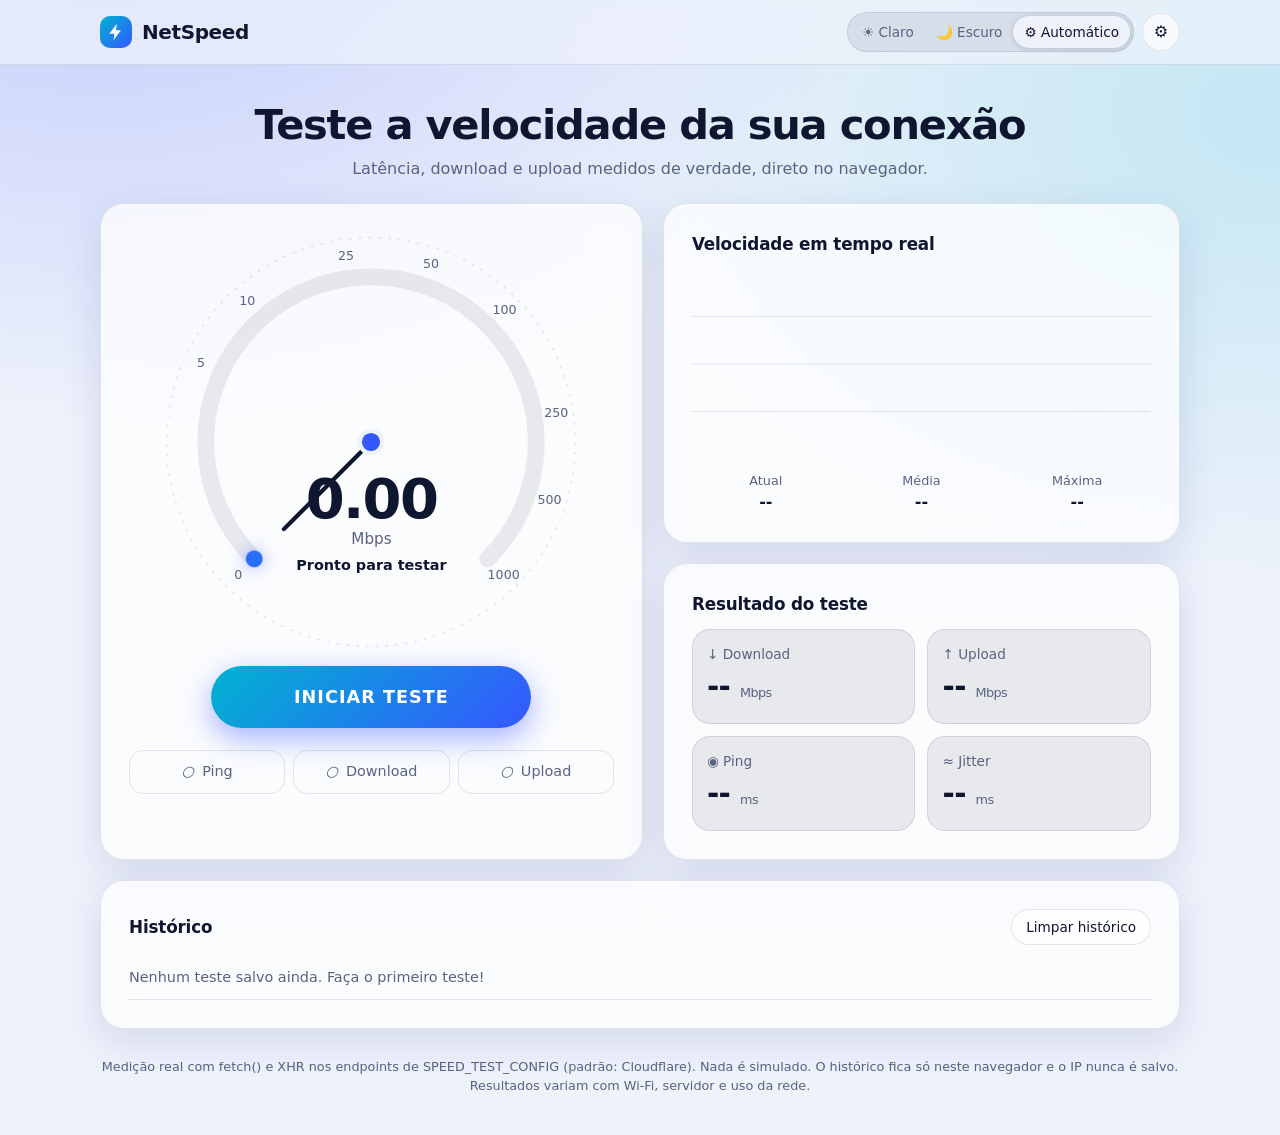
==== commit efa9a9e1: "Update index.html" ====
--- a/netspeed/index.html
+++ b/netspeed/index.html
@@ -1717,5251 +1717,4 @@
 
 initializeApp();
 </script></body>
-</html>writing{variant="document" title="NetSpeed — medidor suavizado e sem pico inicial" id="58321"}
-<!DOCTYPE html>
-<html lang="pt-BR" data-theme="light">
-<head>
-<meta charset="utf-8">
-<meta name="viewport" content="width=device-width,initial-scale=1">
-<title>NetSpeed</title>
-<style>
-/* ===== Paleta (edite as variáveis para trocar as cores) ===== */
-*{box-sizing:border-box;margin:0}
-:root,[data-theme=light]{--bg:#eef2fb;--surface:rgba(255,255,255,.72);--text:#0e1630;--muted:#586380;--primary:#3557ff;--accent:#00b3d1;--border:rgba(14,22,48,.1);--shadow:0 12px 40px rgba(40,60,140,.14);--track:rgba(14,22,48,.08)}
-[data-theme=dark]{--bg:#070b18;--surface:rgba(20,28,54,.62);--text:#e9eeff;--muted:#93a0c4;--primary:#7290ff;--accent:#22e0d0;--border:rgba(160,180,255,.15);--shadow:0 12px 40px rgba(0,0,0,.5);--track:rgba(160,180,255,.12);color-scheme:dark}
-[hidden]{display:none!important}
-body{font:16px/1.5 ui-sans-serif,system-ui,-apple-system,"Segoe UI",Roboto,sans-serif;color:var(--text);min-height:100vh;overflow-x:hidden;
-background:radial-gradient(50rem 32rem at 8% -8%,color-mix(in srgb,var(--primary) 24%,transparent),transparent),radial-gradient(44rem 30rem at 100% 10%,color-mix(in srgb,var(--accent) 18%,transparent),transparent),var(--bg);transition:background-color .4s,color .4s}
-:focus-visible{outline:3px solid var(--primary);outline-offset:3px}
-button,select{font:inherit;color:inherit}
-.wrap{width:min(1080px,100% - 32px);margin:0 auto}
-header{position:sticky;top:0;z-index:5;backdrop-filter:blur(16px);background:color-mix(in srgb,var(--bg) 70%,transparent);border-bottom:1px solid var(--border);transition:background-color .4s}
-.bar{display:flex;align-items:center;justify-content:space-between;gap:12px;height:64px}
-.logo{display:flex;align-items:center;gap:10px;font-weight:750;font-size:1.25rem;letter-spacing:-.02em;color:var(--text);text-decoration:none}
-.logo svg{width:32px;height:32px;padding:6px;border-radius:10px;background:linear-gradient(135deg,var(--accent),var(--primary));fill:#fff}
-.tools{display:flex;align-items:center;gap:8px}
-.seg{display:flex;padding:3px;border:1px solid var(--border);border-radius:999px;background:var(--track)}
-.seg button{border:0;background:none;color:var(--muted);padding:6px 11px;border-radius:999px;cursor:pointer;font-size:.85rem;transition:background .25s,color .25s}
-.seg [aria-pressed=true]{background:var(--bg);color:var(--text);box-shadow:0 1px 6px rgba(0,0,0,.15)}
-.icon,.ghost{border:1px solid var(--border);background:var(--surface);border-radius:999px;cursor:pointer;transition:transform .2s,border-color .2s}
-.icon{width:38px;height:38px}.ghost{padding:7px 14px;font-size:.85rem}
-.icon:hover,.ghost:hover{transform:translateY(-1px);border-color:var(--primary)}
-.intro{text-align:center;padding:36px 0 22px}
-h1{font-size:clamp(1.6rem,4.5vw,2.6rem);letter-spacing:-.03em;line-height:1.15}
-.intro p{color:var(--muted);margin-top:8px}
-h2{font-size:1.05rem;letter-spacing:-.01em}
-.notice{margin:0 0 16px;padding:14px 18px;border-radius:16px;background:color-mix(in srgb,#ef4444 14%,var(--surface));border:1px solid #ef4444;animation:rise .4s}
-.grid{display:grid;gap:20px;grid-template-columns:1fr;margin-bottom:20px}
-.grid>*{min-width:0}
-@media(min-width:900px){.grid.a{grid-template-columns:1.05fr 1fr}}
-.grid.b{grid-template-columns:repeat(auto-fit,minmax(min(100%,340px),1fr))}
-.side{display:grid;gap:20px;align-content:start}
-.card{background:var(--surface);border:1px solid var(--border);border-radius:24px;box-shadow:var(--shadow);backdrop-filter:blur(18px);padding:clamp(18px,3vw,28px);animation:rise .6s both;transition:background-color .4s,border-color .4s}
-.grid>:nth-child(2){animation-delay:.1s}
-.ch{display:flex;align-items:center;justify-content:space-between;gap:10px;margin-bottom:12px}
-/* ===== Velocímetro ===== */
-.gauge{position:relative;width:min(100%,420px);margin:0 auto}
-.gauge svg{width:100%;display:block;overflow:visible}
-.gauge text{font-size:9px;fill:var(--muted);font-variant-numeric:tabular-nums}
-#track{fill:none;stroke:var(--track);stroke-width:12;stroke-linecap:round}
-#arc{fill:none;stroke:url(#g);stroke-width:12;stroke-linecap:round;filter:drop-shadow(0 0 6px color-mix(in srgb,var(--primary) 55%,transparent))}
-.dash{fill:none;stroke:var(--border);stroke-width:1;stroke-dasharray:2 5}
-#needle line{stroke:var(--text);stroke-width:3;stroke-linecap:round}
-#needle circle{fill:var(--primary);stroke:var(--bg);stroke-width:3}
-.readout{position:absolute;left:0;right:0;top:57%;text-align:center}
-#speedVal{display:block;font-size:clamp(2.2rem,10vw,3.5rem);font-weight:750;letter-spacing:-.03em;line-height:1;font-variant-numeric:tabular-nums}
-#unit{color:var(--muted);font-size:.95rem}
-#status{font-size:.9rem;font-weight:600;margin-top:4px}
-.testing .gauge{animation:pulse 1.8s ease-in-out infinite}
-.done-glow #arc{animation:glow 1.4s}
-.cta{display:block;margin:14px auto 22px;width:min(100%,320px);padding:18px 24px;border:0;border-radius:999px;cursor:pointer;color:#fff;font-weight:750;font-size:1.1rem;letter-spacing:.06em;background:linear-gradient(135deg,var(--accent),var(--primary));box-shadow:0 10px 30px color-mix(in srgb,var(--primary) 45%,transparent);transition:transform .25s,box-shadow .25s,opacity .25s}
-.cta:hover:not(:disabled){transform:translateY(-3px) scale(1.02);box-shadow:0 16px 40px color-mix(in srgb,var(--primary) 55%,transparent)}
-.cta:disabled{opacity:.6;cursor:progress}
-.steps{list-style:none;padding:0;display:flex;gap:8px;justify-content:center}
-.steps li{flex:1;display:flex;align-items:center;justify-content:center;gap:8px;padding:10px 6px;border-radius:14px;border:1px solid var(--border);color:var(--muted);font-size:.9rem;transition:all .3s}
-.dot::before{content:"○"}
-.steps .active{color:var(--text);border-color:var(--primary);background:color-mix(in srgb,var(--primary) 10%,transparent)}
-.active .dot::before{content:"●";color:var(--primary);animation:blink 1s infinite}
-.steps .done{color:var(--text)}
-.done .dot::before{content:"✓";color:var(--accent);font-weight:800;display:inline-block;animation:pop .45s}
-canvas{width:100%;height:190px;display:block}
-.stats{display:grid;grid-template-columns:repeat(3,1fr);gap:8px;margin-top:12px;text-align:center}
-.stats dt{color:var(--muted);font-size:.8rem}.stats dd{font-weight:700;font-variant-numeric:tabular-nums}
-.tiles{display:grid;grid-template-columns:1fr 1fr;gap:12px;margin-top:12px}
-.tile{padding:14px;border-radius:18px;border:1px solid var(--border);background:var(--track)}
-.tile .k{display:block;color:var(--muted);font-size:.85rem}
-.tile b{font-size:clamp(1.3rem,4.5vw,1.85rem);letter-spacing:-.02em;font-variant-numeric:tabular-nums}
-.tile small{color:var(--muted);font-size:.8rem;font-weight:500}
-.tile.glow{animation:glow 1.4s}
-.q{display:inline-block;margin-top:16px;padding:6px 16px;border-radius:999px;font-weight:750;letter-spacing:.05em;color:#fff;background:var(--c,#888);animation:pop .5s}
-#qHint{display:block;margin-top:6px;color:var(--muted);font-size:.82rem}
-.q[data-l=excelente]{--c:#16a870}.q[data-l=boa]{--c:#2b8fe0}.q[data-l=regular]{--c:#d98a0b}.q[data-l=baixa]{--c:#dc3c3c}
-.info{display:grid;gap:2px;margin-top:8px}
-.info div{display:flex;justify-content:space-between;gap:12px;padding:8px 0;border-bottom:1px solid var(--border);font-size:.92rem}
-.info dt{color:var(--muted)}.info dd{font-weight:600;text-align:right;overflow-wrap:anywhere}
-#hist{list-style:none;padding:0}
-#hist li{display:flex;flex-wrap:wrap;gap:4px 14px;padding:10px 0;border-bottom:1px solid var(--border);font-size:.9rem;font-variant-numeric:tabular-nums}
-#hist time{flex-basis:100%;color:var(--muted);font-size:.8rem}
-#hist .empty{color:var(--muted)}
-.foot{color:var(--muted);font-size:.8rem;text-align:center;padding:8px 0 40px}
-
-/* ===== Configurações ===== */
-dialog{margin:auto;width:min(420px,calc(100% - 32px));border:1px solid var(--border);border-radius:24px;padding:0;background:var(--bg);color:var(--text);box-shadow:var(--shadow)}
-dialog[open]{animation:pop .3s}
-dialog::backdrop{background:rgba(5,10,25,.55);backdrop-filter:blur(4px)}
-.dbody{padding:22px}
-.row{display:flex;align-items:center;justify-content:space-between;gap:12px;padding:12px 0;border-bottom:1px solid var(--border)}
-dialog .seg .lb{display:inline!important}
-select{padding:8px 10px;border-radius:10px;border:1px solid var(--border);background:var(--surface)}
-input[type=checkbox]{width:22px;height:22px;accent-color:var(--primary)}
-@media(max-width:560px){.seg .lb{display:none}.logo{font-size:1.1rem}.card{border-radius:20px}.steps li{font-size:.8rem;gap:4px}}
-
-/* ===== Animações ===== */
-@keyframes rise{from{opacity:0;transform:translateY(14px)}}
-@keyframes pop{from{opacity:0;transform:scale(.7)}}
-@keyframes blink{50%{opacity:.35}}
-@keyframes pulse{50%{filter:drop-shadow(0 0 18px color-mix(in srgb,var(--primary) 45%,transparent))}}
-@keyframes glow{0%,100%{box-shadow:none}40%{box-shadow:0 0 0 3px var(--accent),0 0 28px var(--accent)}}
-@media(prefers-reduced-motion:reduce){*,*::before{animation:none!important;transition:none!important}}
-[data-motion=off] *,[data-motion=off] *::before{animation:none!important;transition:none!important}
-</style>
-</head>
-
-<body>
-<header>
-  <div class="wrap bar">
-    <a class="logo" href="./" aria-label="Início">
-      <svg viewBox="0 0 24 24" aria-hidden="true">
-        <path d="M13 2 4 14h6l-1 8 9-12h-6z"/>
-      </svg>
-      <span id="appName">NetSpeed</span>
-    </a>
-
-    <div class="tools">
-      <div class="seg" data-themeseg role="group" aria-label="Tema"></div>
-      <button class="icon" id="openSettings" aria-label="Abrir configurações">⚙</button>
-    </div>
-  </div>
-</header>
-
-<main class="wrap" id="app">
-  <div class="intro">
-    <h1>Teste a velocidade da sua conexão</h1>
-    <p>Latência, download e upload medidos de verdade, direto no navegador.</p>
-  </div>
-
-  <p id="notice" class="notice" role="alert" hidden></p>
-
-  <div class="grid a">
-    <section class="card" aria-label="Teste de velocidade">
-      <div class="gauge">
-        <svg viewBox="0 0 300 300" role="img" aria-label="Velocímetro circular. Os valores em texto estão sempre disponíveis nos resultados.">
-          <defs>
-            <linearGradient id="g" x1="0" y1="1" x2="1" y2="0">
-              <stop offset="0" style="stop-color:var(--accent)"/>
-              <stop offset="1" style="stop-color:var(--primary)"/>
-            </linearGradient>
-          </defs>
-
-          <circle class="dash" cx="150" cy="150" r="146"/>
-          <circle id="track" cx="150" cy="150" r="118" transform="rotate(135 150 150)"/>
-          <circle id="arc" cx="150" cy="150" r="118" transform="rotate(135 150 150)"/>
-          <g id="ticks"></g>
-
-          <g id="needle">
-            <line x1="150" y1="150" x2="150" y2="62"/>
-            <circle cx="150" cy="150" r="8"/>
-          </g>
-        </svg>
-
-        <div class="readout">
-          <output id="speedVal">0.00</output>
-          <span id="unit">Mbps</span>
-          <p id="status" role="status" aria-live="polite">Pronto para testar</p>
-        </div>
-      </div>
-
-      <button class="cta" id="startBtn">INICIAR TESTE</button>
-
-      <ol class="steps" aria-label="Etapas do teste">
-        <li data-step="ping"><i class="dot"></i>Ping</li>
-        <li data-step="down"><i class="dot"></i>Download</li>
-        <li data-step="up"><i class="dot"></i>Upload</li>
-      </ol>
-    </section>
-
-    <div class="side">
-      <section class="card">
-        <div class="ch">
-          <h2 id="chartTitle">Velocidade em tempo real</h2>
-        </div>
-
-        <canvas id="chart" role="img" aria-label="Gráfico da velocidade ao longo do tempo"></canvas>
-
-        <dl class="stats">
-          <div><dt>Atual</dt><dd id="stCur">--</dd></div>
-          <div><dt>Média</dt><dd id="stAvg">--</dd></div>
-          <div><dt>Máxima</dt><dd id="stMax">--</dd></div>
-        </dl>
-      </section>
-
-      <section class="card">
-        <h2>Resultado do teste</h2>
-
-        <div class="tiles">
-          <div class="tile">
-            <span class="k">↓ Download</span>
-            <b><output id="mDown">--</output> <small class="u">Mbps</small></b>
-          </div>
-
-          <div class="tile">
-            <span class="k">↑ Upload</span>
-            <b><output id="mUp">--</output> <small class="u">Mbps</small></b>
-          </div>
-
-          <div class="tile">
-            <span class="k">◉ Ping</span>
-            <b><output id="mPing">--</output> <small>ms</small></b>
-          </div>
-
-          <div class="tile">
-            <span class="k">≈ Jitter</span>
-            <b><output id="mJit">--</output> <small>ms</small></b>
-          </div>
-        </div>
-
-        <div id="qWrap" hidden>
-          <span class="q" id="quality"></span>
-          <small id="qHint">Estimativa baseada nos valores medidos; não é uma classificação absoluta.</small>
-        </div>
-      </section>
-    </div>
-  </div>
-
-  <div class="grid b">
-    <section class="card" id="infoCard" hidden>
-      <h2>Informações da conexão</h2>
-      <dl class="info" id="info"></dl>
-    </section>
-
-    <section class="card">
-      <div class="ch">
-        <h2>Histórico</h2>
-        <button class="ghost" data-clear>Limpar histórico</button>
-      </div>
-
-      <ul id="hist"></ul>
-    </section>
-  </div>
-
-  <p class="foot">
-    Medição real com fetch() e XHR nos endpoints de SPEED_TEST_CONFIG
-    (padrão: Cloudflare). Nada é simulado. O histórico fica só neste navegador
-    e o IP nunca é salvo. Resultados variam com Wi-Fi, servidor e uso da rede.
-  </p>
-</main>
-
-<dialog id="dlg" aria-labelledby="dlgT">
-  <div class="dbody">
-    <div class="ch">
-      <h2 id="dlgT">Configurações</h2>
-      <button class="icon" id="closeDlg" aria-label="Fechar">✕</button>
-    </div>
-
-    <div class="row">
-      <span>Tema</span>
-      <div class="seg" data-themeseg role="group" aria-label="Tema"></div>
-    </div>
-
-    <label class="row">
-      <span>Unidade de velocidade</span>
-      <select id="unitSel">
-        <option>Mbps</option>
-        <option>MB/s</option>
-        <option>Kbps</option>
-      </select>
-    </label>
-
-    <label class="row">
-      <span>Animações</span>
-      <input type="checkbox" id="animChk">
-    </label>
-
-    <div class="row" style="border:0">
-      <span>Histórico local</span>
-      <button class="ghost" data-clear>Limpar histórico</button>
-    </div>
-  </div>
-</dialog>
-
-<script>
-"use strict";
-
-/* ===================== CONFIGURAÇÃO ===================== */
-const APP_NAME = "NetSpeed";
-
-const SPEED_TEST_CONFIG = {
-  downloadUrl: "https://speed.cloudflare.com/__down?bytes=50000000",
-  uploadUrl: "https://speed.cloudflare.com/__up",
-  pingUrl: "https://speed.cloudflare.com/__down?bytes=0",
-  metaUrl: "https://speed.cloudflare.com/meta",
-
-  pingCount: 10,
-  streams: 4,
-  duration: 8000,
-  timeout: 5000
-};
-
-const CFG = SPEED_TEST_CONFIG;
-
-/* ===================== ESTADO ===================== */
-const $ = s => document.querySelector(s);
-const $$ = s => [...document.querySelectorAll(s)];
-
-const sleep = ms => new Promise(r => setTimeout(r, ms));
-
-const S = {
-  theme: "auto",
-  unit: "Mbps",
-  anim: true,
-
-  cur: 0,
-  target: 0,
-
-  running: false,
-
-  samples: [],
-  max: 0,
-
-  res: {},
-  meta: null,
-
-  /* estado da suavização visual */
-  smoothWindow: [],
-  smoothValue: 0
-};
-
-const mq = window.matchMedia("(prefers-color-scheme: dark)");
-
-const store = {
-  get(k, d) {
-    try {
-      return JSON.parse(localStorage.getItem(k)) ?? d;
-    } catch {
-      return d;
-    }
-  },
-
-  set(k, v) {
-    try {
-      localStorage.setItem(k, JSON.stringify(v));
-    } catch {}
-  }
-};
-
-const reduced = () =>
-  !S.anim || matchMedia("(prefers-reduced-motion: reduce)").matches;
-
-const conv = v =>
-  S.unit === "MB/s" ? v / 8 :
-  S.unit === "Kbps" ? v * 1000 :
-  v;
-
-const fmt = v => conv(v).toFixed(2);
-
-const bust = u =>
-  u + (u.includes("?") ? "&" : "?") + "r=" +
-  Math.random().toString(36).slice(2);
-
-const clean = v => String(v).replace(/[<>&"']/g, "");
-
-const persist = () =>
-  store.set("netspeed.settings", {
-    theme: S.theme,
-    unit: S.unit,
-    anim: S.anim
-  });
-
-/* ===================== INICIALIZAÇÃO ===================== */
-function initializeApp() {
-  document.title = APP_NAME + " — Teste de velocidade";
-  $("#appName").textContent = APP_NAME;
-
-  const saved = store.get("netspeed.settings", {});
-
-  if (["light", "dark", "auto"].includes(saved.theme))
-    S.theme = saved.theme;
-
-  if (["Mbps", "MB/s", "Kbps"].includes(saved.unit))
-    S.unit = saved.unit;
-
-  if (typeof saved.anim === "boolean")
-    S.anim = saved.anim;
-
-  $("#unitSel").value = S.unit;
-  $("#animChk").checked = S.anim;
-
-  applyMotion();
-  initializeTheme();
-  initializeSpeedometer();
-  initializeChart();
-  refreshUnits();
-  loadHistory();
-
-  const dlg = $("#dlg");
-
-  $("#startBtn").onclick = startSpeedTest;
-
-  $("#openSettings").onclick = () => dlg.showModal();
-
-  $("#closeDlg").onclick = () => dlg.close();
-
-  dlg.onclick = e => {
-    if (e.target === dlg) dlg.close();
-  };
-
-  $("#unitSel").onchange = e => {
-    S.unit = e.target.value;
-    persist();
-    refreshUnits();
-  };
-
-  $("#animChk").onchange = e => {
-    S.anim = e.target.checked;
-    persist();
-    applyMotion();
-  };
-
-  document.addEventListener("click", e => {
-    const b = e.target.closest("[data-tc]");
-
-    if (b) {
-      S.theme = b.dataset.tc;
-      persist();
-      applyTheme();
-    }
-
-    if (
-      e.target.closest("[data-clear]") &&
-      confirm("Apagar todo o histórico de testes? Esta ação não pode ser desfeita.")
-    ) {
-      clearHistory();
-    }
-  });
-}
-
-function applyMotion() {
-  document.documentElement.dataset.motion = S.anim ? "on" : "off";
-}
-
-function refreshUnits() {
-  $("#unit").textContent = S.unit;
-
-  renderMetrics();
-  loadHistory();
-
-  /* apenas sincroniza o valor atual, sem criar movimento */
-  updateSpeedometer(S.target, true);
-
-  if (!$("#infoCard").hidden)
-    renderInfo();
-}
-
-/* ===================== TEMA ===================== */
-function initializeTheme() {
-  $$("[data-themeseg]").forEach(el => {
-    el.innerHTML = [
-      ["light", "☀️", "Claro"],
-      ["dark", "🌙", "Escuro"],
-      ["auto", "⚙️", "Automático"]
-    ]
-      .map(
-        ([k, i, l]) =>
-          `<button data-tc="${k}" title="${l}" aria-label="${l}">
-            <span aria-hidden="true">${i}</span>
-            <span class="lb">${l}</span>
-          </button>`
-      )
-      .join("");
-  });
-
-  mq.addEventListener("change", () =>
-    S.theme === "auto" && applyTheme()
-  );
-
-  applyTheme();
-}
-
-function applyTheme() {
-  document.documentElement.dataset.theme =
-    S.theme === "dark" ||
-    (S.theme === "auto" && mq.matches)
-      ? "dark"
-      : "light";
-
-  $$("[data-tc]").forEach(b =>
-    b.setAttribute(
-      "aria-pressed",
-      b.dataset.tc === S.theme
-    )
-  );
-
-  drawChart();
-}
-
-/* ===================== VELOCÍMETRO ===================== */
-const R = 118;
-const CIRC = 2 * Math.PI * R;
-const ARC = CIRC * 0.75;
-
-const MARKS = [
-  0, 5, 10, 25, 50, 100, 250, 500, 1000
-];
-
-/*
- * O ponteiro utiliza escala logarítmica:
- * 0 → começo
- * 1000 → final
- */
-const frac = v =>
-  Math.min(
-    1,
-    Math.log10(1 + Math.max(0, v)) /
-    Math.log10(1001)
-  );
-
-/*
- * Suavização do ponteiro.
- *
- * Quanto menor o valor, mais "pesado" fica o ponteiro.
- * 0.09 = movimento bem suave.
- */
-const NEEDLE_EASE = 0.09;
-
-let raf = 0;
-
-function initializeSpeedometer() {
-  $("#ticks").innerHTML = MARKS.map(m => {
-    const a =
-      (-135 + frac(m) * 270) *
-      Math.PI / 180;
-
-    return `
-      <text
-        x="${150 + 134 * Math.sin(a)}"
-        y="${153 - 134 * Math.cos(a)}"
-        text-anchor="middle"
-      >${m}</text>
-    `;
-  }).join("");
-
-  $("#track").setAttribute(
-    "stroke-dasharray",
-    `${ARC} ${CIRC}`
-  );
-
-  /* começa realmente em zero */
-  updateSpeedometer(0, true);
-}
-
-function updateSpeedometer(v, snap = false) {
-  S.target = Math.max(0, Number(v) || 0);
-
-  /*
-   * "snap" só é usado quando precisamos sincronizar
-   * o indicador instantaneamente, como ao resetar a UI.
-   */
-  if (snap || reduced()) {
-    S.cur = S.target;
-  }
-
-  cancelAnimationFrame(raf);
-  tick();
-}
-
-function tick() {
-  const d = S.target - S.cur;
-
-  /*
-   * Interpolação mais lenta e contínua.
-   * Isso evita que o ponteiro "teleporte" entre amostras.
-   */
-  if (Math.abs(d) < 0.01) {
-    S.cur = S.target;
-  } else {
-    S.cur += d * NEEDLE_EASE;
-  }
-
-  const f = frac(S.cur);
-
-  $("#arc").setAttribute(
-    "stroke-dasharray",
-    `${f * ARC} ${CIRC}`
-  );
-
-  $("#needle").setAttribute(
-    "transform",
-    `rotate(${-135 + f * 270} 150 150)`
-  );
-
-  $("#speedVal").textContent =
-    conv(S.cur).toFixed(2);
-
-  if (Math.abs(S.cur - S.target) > 0.01) {
-    raf = requestAnimationFrame(tick);
-  }
-}
-
-/* ===================== GRÁFICO ===================== */
-let cv, ctx;
-
-const SAMPLE_MS = 200;
-
-function initializeChart() {
-  cv = $("#chart");
-  ctx = cv.getContext("2d");
-
-  new ResizeObserver(drawChart).observe(cv);
-}
-
-function updateChart(v) {
-  S.samples.push(v);
-  drawChart();
-}
-
-function drawChart() {
-  if (!ctx) return;
-
-  const dpr = devicePixelRatio || 1;
-  const w = cv.clientWidth;
-  const h = cv.clientHeight;
-
-  if (!w) return;
-
-  if (
-    cv.width !== Math.round(w * dpr) ||
-    cv.height !== Math.round(h * dpr)
-  ) {
-    cv.width = Math.round(w * dpr);
-    cv.height = Math.round(h * dpr);
-  }
-
-  ctx.setTransform(dpr, 0, 0, dpr, 0, 0);
-  ctx.clearRect(0, 0, w, h);
-
-  const cs = getComputedStyle(document.documentElement);
-
-  const c1 =
-    cs.getPropertyValue("--primary").trim();
-
-  const c2 =
-    cs.getPropertyValue("--accent").trim();
-
-  ctx.strokeStyle =
-    cs.getPropertyValue("--border");
-
-  ctx.lineWidth = 1;
-
-  for (let i = 1; i < 4; i++) {
-    ctx.beginPath();
-    ctx.moveTo(0, h * i / 4);
-    ctx.lineTo(w, h * i / 4);
-    ctx.stroke();
-  }
-
-  const s = S.samples;
-
-  if (s.length < 2)
-    return;
-
-  const N = Math.ceil(
-    CFG.duration / SAMPLE_MS
-  );
-
-  const top =
-    Math.max(...s) * 1.2 || 1;
-
-  const pad = 8;
-
-  const P = s.map((v, i) => [
-    i / Math.max(1, N - 1) * w,
-    h - pad -
-      v / top * (h - 2 * pad)
-  ]);
-
-  ctx.beginPath();
-  ctx.moveTo(...P[0]);
-
-  for (
-    let i = 1;
-    i < P.length - 1;
-    i++
-  ) {
-    ctx.quadraticCurveTo(
-      P[i][0],
-      P[i][1],
-      (P[i][0] + P[i + 1][0]) / 2,
-      (P[i][1] + P[i + 1][1]) / 2
-    );
-  }
-
-  const l = P[P.length - 1];
-
-  ctx.lineTo(l[0], l[1]);
-
-  const g =
-    ctx.createLinearGradient(0, 0, w, 0);
-
-  g.addColorStop(0, c2);
-  g.addColorStop(1, c1);
-
-  ctx.strokeStyle = g;
-  ctx.lineWidth = 2.5;
-  ctx.lineJoin = "round";
-  ctx.stroke();
-
-  ctx.lineTo(l[0], h);
-  ctx.lineTo(P[0][0], h);
-  ctx.closePath();
-
-  const f =
-    ctx.createLinearGradient(0, 0, 0, h);
-
-  f.addColorStop(0, c1 + "55");
-  f.addColorStop(1, c1 + "00");
-
-  ctx.fillStyle = f;
-  ctx.fill();
-}
-
-/* ===================== INTERFACE ===================== */
-const STEPS = [
-  "ping",
-  "down",
-  "up"
-];
-
-function setStep(cur) {
-  const ci = STEPS.indexOf(cur);
-
-  STEPS.forEach((k, i) => {
-    $(`[data-step=${k}]`).className =
-      cur === "end" || i < ci
-        ? "done"
-        : i === ci
-          ? "active"
-          : "";
-  });
-}
-
-const setStatus = t =>
-  $("#status").textContent = t;
-
-function showNotice(m) {
-  const n = $("#notice");
-  n.textContent = m;
-  n.hidden = false;
-}
-
-function renderMetrics() {
-  const r = S.res;
-
-  const set = (id, v) =>
-    $(id).textContent = v;
-
-  set(
-    "#mPing",
-    r.ping != null
-      ? r.ping.toFixed(0)
-      : "--"
-  );
-
-  set(
-    "#mJit",
-    r.jitter != null
-      ? r.jitter.toFixed(1)
-      : "--"
-  );
-
-  set(
-    "#mDown",
-    r.down != null
-      ? fmt(r.down)
-      : "--"
-  );
-
-  set(
-    "#mUp",
-    r.up != null
-      ? fmt(r.up)
-      : "--"
-  );
-
-  $$(".u").forEach(
-    e => e.textContent = S.unit
-  );
-}
-
-function showPhaseStats(cur, avg) {
-  $("#stCur").textContent = fmt(cur);
-  $("#stAvg").textContent = fmt(avg);
-  $("#stMax").textContent = fmt(S.max);
-}
-
-function resetUI() {
-  S.res = {};
-  S.samples = [];
-  S.max = 0;
-
-  /* reseta também a memória da suavização */
-  S.smoothWindow = [];
-  S.smoothValue = 0;
-
-  renderMetrics();
-  drawChart();
-  setStep("");
-
-  /*
-   * Reinicia diretamente em 0.
-   * Não existe mais a animação 0 → 1000 → 0.
-   */
-  updateSpeedometer(0, true);
-
-  [
-    "#stCur",
-    "#stAvg",
-    "#stMax"
-  ].forEach(s =>
-    $(s).textContent = "--"
-  );
-
-  $("#chartTitle").textContent =
-    "Velocidade em tempo real";
-
-  $("#notice").hidden =
-    $("#infoCard").hidden =
-    $("#qWrap").hidden = true;
-
-  document.body.classList.remove(
-    "done-glow"
-  );
-}
-
-function setButton(txt, busy) {
-  const b = $("#startBtn");
-
-  b.textContent = txt;
-  b.disabled = busy;
-
-  document.body.classList.toggle(
-    "testing",
-    busy
-  );
-}
-
-/* ===================== SUAVIZAÇÃO ===================== */
-
-/*
- * Mediana elimina valores isolados muito altos/baixos.
- *
- * Exemplo:
- * 300, 305, 309, 1200, 302
- *
- * O 1200 é tratado como pico isolado.
- */
-function median(values) {
-  if (!values.length)
-    return 0;
-
-  const a = [...values].sort(
-    (x, y) => x - y
-  );
-
-  const mid = Math.floor(a.length / 2);
-
-  return a.length % 2
-    ? a[mid]
-    : (a[mid - 1] + a[mid]) / 2;
-}
-
-/*
- * Combina:
- * 1. janela de mediana
- * 2. suavização exponencial
- *
- * Resultado:
- * a medição visual não oscila brutalmente.
- */
-function stabilizeThroughput(raw) {
-  const WINDOW = 5;
-  const EMA = 0.28;
-
-  S.smoothWindow.push(
-    Math.max(0, raw)
-  );
-
-  if (
-    S.smoothWindow.length >
-    WINDOW
-  ) {
-    S.smoothWindow.shift();
-  }
-
-  const med = median(
-    S.smoothWindow
-  );
-
-  if (!S.smoothValue) {
-    S.smoothValue = med;
-  } else {
-    S.smoothValue =
-      S.smoothValue * (1 - EMA) +
-      med * EMA;
-  }
-
-  return S.smoothValue;
-}
-
-/* ===================== TESTE ===================== */
-async function startSpeedTest() {
-  if (S.running)
-    return;
-
-  if (!window.fetch || !window.performance) {
-    return showNotice(
-      "Seu navegador não tem suporte às APIs necessárias (fetch / performance). Atualize ou troque de navegador."
-    );
-  }
-
-  if (navigator.onLine === false) {
-    return showNotice(
-      "Você parece estar sem conexão com a internet. Conecte-se e tente novamente."
-    );
-  }
-
-  S.running = true;
-
-  resetUI();
-  setButton("TESTANDO...", true);
-
-  try {
-    setStatus("Preparando teste...");
-
-    const metaP = loadMeta();
-
-    /*
-     * Antes havia:
-     *
-     * updateSpeedometer(1000);
-     * await sleep(...);
-     * updateSpeedometer(0);
-     *
-     * Isso causava o pico artificial.
-     *
-     * Agora o ponteiro permanece em 0.
-     */
-    await prepare();
-
-    setStep("ping");
-    setStatus("Medindo ping...");
-    await measurePing();
-
-    setStep("down");
-    setStatus("Testando download...");
-    await measureDownload();
-
-    setStep("up");
-    setStatus("Testando upload...");
-    await measureUpload();
-
-    setStep("end");
-    setStatus("Finalizando...");
-
-    await metaP;
-    await sleep(
-      reduced() ? 50 : 450
-    );
-
-    showResults();
-    saveResult();
-
-    setStatus("Teste concluído");
-    setButton(
-      "TESTAR NOVAMENTE",
-      false
-    );
-
-  } catch (e) {
-    showNotice(
-      e.message ||
-      "Não foi possível concluir a medição. Verifique sua conexão e tente novamente."
-    );
-
-    setStep("");
-    updateSpeedometer(0);
-
-    setStatus("Teste interrompido");
-
-    setButton(
-      "TENTAR NOVAMENTE",
-      false
-    );
-
-  } finally {
-    S.running = false;
-  }
-}
-
-async function prepare() {
-  /*
-   * Pequeno tempo de preparação visual.
-   * O ponteiro permanece em 0 durante toda essa fase.
-   */
-  updateSpeedometer(0, true);
-
-  await sleep(
-    reduced() ? 60 : 350
-  );
-}
-
-function fail(step, e) {
-  const m =
-    e && e.name === "AbortError"
-      ? `Tempo esgotado na etapa de ${step}. Verifique sua conexão e tente novamente.`
-      : e instanceof TypeError
-        ? `Falha na etapa de ${step}: o endpoint está indisponível, foi bloqueado por CORS ou você está sem conexão. Confira SPEED_TEST_CONFIG e a rede.`
-        : "Não foi possível concluir a medição. Verifique sua conexão e tente novamente.";
-
-  return new Error(m);
-}
-
-const fetchT = (url, ms) => {
-  const c = new AbortController();
-
-  const t = setTimeout(
-    () => c.abort(),
-    ms
-  );
-
-  return fetch(
-    bust(url),
-    {
-      cache: "no-store",
-      signal: c.signal
-    }
-  ).finally(() =>
-    clearTimeout(t)
-  );
-};
-
-async function loadMeta() {
-  if (!CFG.metaUrl)
-    return;
-
-  try {
-    S.meta =
-      await (
-        await fetchT(
-          CFG.metaUrl,
-          CFG.timeout
-        )
-      ).json();
-
-  } catch {
-    S.meta = null;
-  }
-}
-
-/* ===================== PING ===================== */
-async function measurePing() {
-  const t = [];
-
-  try {
-    for (
-      let i = 0;
-      i < CFG.pingCount;
-      i++
-    ) {
-      const a = performance.now();
-
-      const r = await fetchT(
-        CFG.pingUrl,
-        CFG.timeout
-      );
-
-      await r.arrayBuffer();
-
-      const d =
-        performance.now() - a;
-
-      if (i > 0)
-        t.push(d);
-
-      if (t.length) {
-        S.res.ping =
-          [...t].sort(
-            (x, y) => x - y
-          )[Math.floor(t.length / 2)];
-
-        S.res.jitter =
-          t.length > 1
-            ? t.slice(1).reduce(
-                (s, x, j) =>
-                  s +
-                  Math.abs(
-                    x - t[j]
-                  ),
-                0
-              ) /
-              (t.length - 1)
-            : 0;
-
-        renderMetrics();
-      }
-
-      await sleep(80);
-    }
-
-  } catch (e) {
-    throw fail("ping", e);
-  }
-}
-
-/* ===================== DOWNLOAD ===================== */
-async function dlWorker(st) {
-  while (
-    !st.ac.signal.aborted
-  ) {
-    try {
-      const r = await fetch(
-        bust(CFG.downloadUrl),
-        {
-          cache: "no-store",
-          signal: st.ac.signal
-        }
-      );
-
-      if (!r.ok)
-        throw new Error(
-          "HTTP " + r.status
-        );
-
-      if (
-        r.body &&
-        r.body.getReader
-      ) {
-        const rd =
-          r.body.getReader();
-
-        for (;;) {
-          const {
-            done,
-            value
-          } = await rd.read();
-
-          if (done)
-            break;
-
-          st.bytes +=
-            value.length;
-        }
-
-      } else {
-        st.bytes +=
-          (
-            await r.arrayBuffer()
-          ).byteLength;
-      }
-
-    } catch (e) {
-      if (!st.ac.signal.aborted)
-        st.fail = e;
-
-      return;
-    }
-  }
-}
-
-/* ===================== UPLOAD ===================== */
-let PAYLOAD;
-
-async function ulWorker(st) {
-  if (!PAYLOAD) {
-    const c =
-      crypto.getRandomValues(
-        new Uint8Array(65536)
-      );
-
-    const a =
-      new Uint8Array(
-        65536 * 64
-      );
-
-    for (
-      let i = 0;
-      i < 64;
-      i++
-    ) {
-      a.set(
-        c,
-        i * 65536
-      );
-    }
-
-    PAYLOAD =
-      new Blob([a]);
-  }
-
-  while (
-    !st.ac.signal.aborted &&
-    !st.fail
-  ) {
-    await new Promise(res => {
-      const x =
-        new XMLHttpRequest();
-
-      let last = 0;
-
-      st.xhrs.push(x);
-
-      x.open(
-        "POST",
-        bust(CFG.uploadUrl)
-      );
-
-      x.timeout =
-        CFG.timeout * 3;
-
-      x.upload.onprogress = e => {
-        st.bytes +=
-          e.loaded - last;
-
-        last = e.loaded;
-      };
-
-      x.onerror = () => {
-        if (!st.ac.signal.aborted) {
-          st.fail =
-            new TypeError(
-              "upload"
-            );
-        }
-
-        res();
-      };
-
-      x.onload = () => {
-        if (x.status >= 400) {
-          st.fail =
-            new Error(
-              "HTTP " + x.status
-            );
-        }
-
-        res();
-      };
-
-      x.onabort =
-        x.ontimeout = () =>
-          res();
-
-      x.send(PAYLOAD);
-    });
-  }
-}
-
-/* ===================== THROUGHPUT ===================== */
-async function measureThroughput(
-  key,
-  worker
-) {
-  const st = {
-    bytes: 0,
-    fail: null,
-    ac: new AbortController(),
-    xhrs: []
-  };
-
-  S.samples = [];
-  S.max = 0;
-
-  /* reinicia suavização de cada etapa */
-  S.smoothWindow = [];
-  S.smoothValue = 0;
-
-  drawChart();
-
-  const t0 = performance.now();
-
-  let lt = t0;
-  let lb = 0;
-
-  let cur = 0;
-
-  let wb = 0;
-  let wt = t0;
-
-  let warm = false;
-
-  let sum = 0;
-  let n = 0;
-
-  for (
-    let i = 0;
-    i < CFG.streams;
-    i++
-  ) {
-    worker(st);
-  }
-
-  await new Promise(res => {
-    const id =
-      setInterval(() => {
-        const now =
-          performance.now();
-
-        const b =
-          st.bytes;
-
-        const elapsed =
-          now - lt;
-
-        /*
-         * Velocidade instantânea real.
-         */
-        const inst =
-          elapsed > 0
-            ? (b - lb) *
-              8 /
-              (1e3 * elapsed)
-            : 0;
-
-        lt = now;
-        lb = b;
-
-        /*
-         * Primeiro remove picos isolados,
-         * depois suaviza.
-         */
-        const stable =
-          stabilizeThroughput(
-            inst
-          );
-
-        /*
-         * Cur representa o valor visual
-         * estável utilizado no medidor.
-         *
-         * Isso evita que um pacote isolado,
-         * mudança de buffer ou rajada de dados
-         * cause um pico enorme na interface.
-         */
-        cur = stable;
-
-        /*
-         * Ignora o primeiro segundo
-         * para as estatísticas de fase.
-         */
-        if (
-          !warm &&
-          now - t0 > 1000
-        ) {
-          warm = true;
-          wb = b;
-          wt = now;
-        }
-
-        S.max = Math.max(
-          S.max,
-          cur
-        );
-
-        if (warm) {
-          sum += cur;
-          n++;
-        }
-
-        /*
-         * A interface recebe somente
-         * o valor estabilizado.
-         */
-        S.res[key] = cur;
-
-        renderMetrics();
-
-        updateSpeedometer(cur);
-
-        updateChart(cur);
-
-        showPhaseStats(
-          cur,
-          n ? sum / n : cur
-        );
-
-        if (
-          now - t0 >=
-            CFG.duration ||
-          (st.fail && !b)
-        ) {
-          clearInterval(id);
-          res();
-        }
-
-      }, SAMPLE_MS);
-  });
-
-  st.ac.abort();
-
-  st.xhrs.forEach(
-    x => x.abort()
-  );
-
-  if (!st.bytes) {
-    throw (
-      st.fail ||
-      new TypeError("sem dados")
-    );
-  }
-
-  /*
-   * Resultado final continua sendo
-   * calculado diretamente pelos bytes reais.
-   * A suavização serve apenas para a interface.
-   */
-  const now =
-    performance.now();
-
-  return warm
-    ? (st.bytes - wb) *
-      8 /
-      (1e3 * (now - wt))
-    : st.bytes *
-      8 /
-      (1e3 * (now - t0));
-}
-
-async function measureDownload() {
-  $("#chartTitle").textContent =
-    "Download em tempo real (" +
-    S.unit +
-    ")";
-
-  try {
-    S.res.down =
-      await measureThroughput(
-        "down",
-        dlWorker
-      );
-
-  } catch (e) {
-    throw fail(
-      "download",
-      e
-    );
-  }
-
-  renderMetrics();
-}
-
-async function measureUpload() {
-  $("#chartTitle").textContent =
-    "Upload em tempo real (" +
-    S.unit +
-    ")";
-
-  try {
-    S.res.up =
-      await measureThroughput(
-        "up",
-        ulWorker
-      );
-
-  } catch (e) {
-    throw fail(
-      "upload",
-      e
-    );
-  }
-
-  renderMetrics();
-}
-
-/* ===================== RESULTADOS ===================== */
-function countTo(
-  sel,
-  to,
-  dec
-) {
-  const el = $(sel);
-
-  if (reduced()) {
-    el.textContent =
-      to.toFixed(dec);
-
-    return;
-  }
-
-  const t0 =
-    performance.now();
-
-  const D = 1100;
-
-  (function f(n) {
-    const p =
-      Math.min(
-        1,
-        (n - t0) / D
-      );
-
-    el.textContent =
-      (
-        to *
-        (1 -
-          Math.pow(
-            1 - p,
-            3
-          ))
-      ).toFixed(dec);
-
-    if (p < 1)
-      requestAnimationFrame(f);
-
-  })(t0);
-}
-
-function showResults() {
-  const r = S.res;
-
-  /*
-   * O valor final também chega suavemente
-   * ao resultado, sem "teleporte".
-   */
-  updateSpeedometer(r.down);
-
-  countTo(
-    "#mDown",
-    conv(r.down),
-    2
-  );
-
-  countTo(
-    "#mUp",
-    conv(r.up),
-    2
-  );
-
-  countTo(
-    "#mPing",
-    r.ping,
-    0
-  );
-
-  countTo(
-    "#mJit",
-    r.jitter,
-    1
-  );
-
-  $$(".tile").forEach(t => {
-    t.classList.remove("glow");
-    void t.offsetWidth;
-    t.classList.add("glow");
-  });
-
-  document.body.classList.add(
-    "done-glow"
-  );
-
-  const l =
-    r.down >= 100 &&
-    r.ping < 30
-      ? "excelente"
-      : r.down >= 25 &&
-        r.ping < 80
-        ? "boa"
-        : r.down >= 5 &&
-          r.ping < 150
-          ? "regular"
-          : "baixa";
-
-  const q = $("#quality");
-
-  q.dataset.l = l;
-  q.textContent =
-    l.toUpperCase();
-
-  $("#qWrap").hidden = false;
-
-  renderInfo();
-
-  $("#infoCard").hidden = false;
-}
-
-function renderInfo() {
-  const c =
-    navigator.connection || {};
-
-  const m =
-    S.meta || {};
-
-  const r =
-    S.res;
-
-  const colo =
-    m.colo &&
-    typeof m.colo === "object"
-      ? (
-          m.colo.city ||
-          m.colo.iata
-        )
-      : m.colo;
-
-  let host = "";
-
-  try {
-    host =
-      new URL(
-        CFG.downloadUrl
-      ).hostname;
-  } catch {}
-
-  const rows = [
-    ["IP público", m.clientIp],
-    [
-      "Servidor",
-      [m.city, colo]
-        .filter(Boolean)
-        .join(" · ") ||
-        host
-    ],
-    [
-      "Tipo de conexão",
-      c.type
-    ],
-    [
-      "Tecnologia estimada",
-      c.effectiveType &&
-        c.effectiveType.toUpperCase()
-    ],
-    [
-      "RTT (navegador)",
-      c.rtt != null &&
-        c.rtt + " ms"
-    ],
-    [
-      "Downlink (navegador)",
-      c.downlink != null &&
-        c.downlink + " Mbps"
-    ],
-    [
-      "Economia de dados",
-      c.saveData != null &&
-        (
-          c.saveData
-            ? "Ativada"
-            : "Desativada"
-        )
-    ],
-    [
-      "Latência",
-      r.ping.toFixed(0) +
-        " ms"
-    ],
-    [
-      "Jitter",
-      r.jitter.toFixed(1) +
-        " ms"
-    ],
-    [
-      "Download",
-      fmt(r.down) +
-        " " +
-        S.unit
-    ],
-    [
-      "Upload",
-      fmt(r.up) +
-        " " +
-        S.unit
-    ]
-  ];
-
-  $("#info").innerHTML =
-    rows
-      .map(
-        ([k, v]) =>
-          `<div>
-            <dt>${k}</dt>
-            <dd>${v ? clean(v) : "Não disponível"}</dd>
-          </div>`
-      )
-      .join("");
-}
-
-/* ===================== HISTÓRICO ===================== */
-const HK =
-  "netspeed.history";
-
-function saveResult() {
-  const h =
-    store.get(HK, []);
-
-  h.unshift({
-    t: Date.now(),
-    d: S.res.down,
-    u: S.res.up,
-    p: S.res.ping
-  });
-
-  store.set(
-    HK,
-    h.slice(0, 10)
-  );
-
-  loadHistory();
-}
-
-function loadHistory() {
-  const h =
-    store.get(HK, []);
-
-  $("#hist").innerHTML =
-    Array.isArray(h) &&
-    h.length
-      ? h
-          .map(x => {
-            const d =
-              new Date(x.t);
-
-            return `
-              <li>
-                <time datetime="${d.toISOString()}">
-                  ${d.toLocaleDateString("pt-BR")}
-                  —
-                  ${d.toLocaleTimeString(
-                    "pt-BR",
-                    {
-                      hour: "2-digit",
-                      minute: "2-digit"
-                    }
-                  )}
-                </time>
-
-                <span>
-                  ↓ ${conv(x.d).toFixed(0)}
-                  ${S.unit}
-                </span>
-
-                <span>
-                  ↑ ${conv(x.u).toFixed(0)}
-                  ${S.unit}
-                </span>
-
-                <span>
-                  ◉ ${Number(x.p).toFixed(0)}
-                  ms
-                </span>
-              </li>
-            `;
-          })
-          .join("")
-
-      : '<li class="empty">Nenhum teste salvo ainda. Faça o primeiro teste!</li>';
-}
-
-function clearHistory() {
-  store.set(HK, []);
-  loadHistory();
-}
-
-initializeApp();
-</script>
-</body>
-</html>★ As mudanças principais são: sem 0 → 1000 → 0 no início, amostragem visual a cada 200 ms, filtro de mediana de 5 amostras, suavização exponencial e um ponteiro com movimento mais lento. O cálculo final de download/upload continua usando os bytes realmente transferidos, então a estabilização não transforma o resultado em um valor “inventado”.
-
-Também deixei o gráfico acompanhando o valor estabilizado, evitando aquelas serras com picos absurdos. 🚀📶
-
-Fiz a alteração para o ponteiro começar em 0, sem aquele salto artificial até 1000 Mbps, e deixei a medição visual bem mais estável. Também apliquei uma janela de mediana + suavização exponencial nas amostras exibidas, enquanto o valor final continua sendo calculado pela quantidade real de dados transferidos.
-
-writing{variant="document" title="NetSpeed — medidor suavizado e sem pico inicial" id="58321"}
-
-<!DOCTYPE html><html lang="pt-BR" data-theme="light">
-<head>
-<meta charset="utf-8">
-<meta name="viewport" content="width=device-width,initial-scale=1">
-<title>NetSpeed</title>
-<style>
-/* ===== Paleta (edite as variáveis para trocar as cores) ===== */
-*{box-sizing:border-box;margin:0}
-:root,[data-theme=light]{--bg:#eef2fb;--surface:rgba(255,255,255,.72);--text:#0e1630;--muted:#586380;--primary:#3557ff;--accent:#00b3d1;--border:rgba(14,22,48,.1);--shadow:0 12px 40px rgba(40,60,140,.14);--track:rgba(14,22,48,.08)}
-[data-theme=dark]{--bg:#070b18;--surface:rgba(20,28,54,.62);--text:#e9eeff;--muted:#93a0c4;--primary:#7290ff;--accent:#22e0d0;--border:rgba(160,180,255,.15);--shadow:0 12px 40px rgba(0,0,0,.5);--track:rgba(160,180,255,.12);color-scheme:dark}
-[hidden]{display:none!important}
-body{font:16px/1.5 ui-sans-serif,system-ui,-apple-system,"Segoe UI",Roboto,sans-serif;color:var(--text);min-height:100vh;overflow-x:hidden;
-background:radial-gradient(50rem 32rem at 8% -8%,color-mix(in srgb,var(--primary) 24%,transparent),transparent),radial-gradient(44rem 30rem at 100% 10%,color-mix(in srgb,var(--accent) 18%,transparent),transparent),var(--bg);transition:background-color .4s,color .4s}
-:focus-visible{outline:3px solid var(--primary);outline-offset:3px}
-button,select{font:inherit;color:inherit}
-.wrap{width:min(1080px,100% - 32px);margin:0 auto}
-header{position:sticky;top:0;z-index:5;backdrop-filter:blur(16px);background:color-mix(in srgb,var(--bg) 70%,transparent);border-bottom:1px solid var(--border);transition:background-color .4s}
-.bar{display:flex;align-items:center;justify-content:space-between;gap:12px;height:64px}
-.logo{display:flex;align-items:center;gap:10px;font-weight:750;font-size:1.25rem;letter-spacing:-.02em;color:var(--text);text-decoration:none}
-.logo svg{width:32px;height:32px;padding:6px;border-radius:10px;background:linear-gradient(135deg,var(--accent),var(--primary));fill:#fff}
-.tools{display:flex;align-items:center;gap:8px}
-.seg{display:flex;padding:3px;border:1px solid var(--border);border-radius:999px;background:var(--track)}
-.seg button{border:0;background:none;color:var(--muted);padding:6px 11px;border-radius:999px;cursor:pointer;font-size:.85rem;transition:background .25s,color .25s}
-.seg [aria-pressed=true]{background:var(--bg);color:var(--text);box-shadow:0 1px 6px rgba(0,0,0,.15)}
-.icon,.ghost{border:1px solid var(--border);background:var(--surface);border-radius:999px;cursor:pointer;transition:transform .2s,border-color .2s}
-.icon{width:38px;height:38px}.ghost{padding:7px 14px;font-size:.85rem}
-.icon:hover,.ghost:hover{transform:translateY(-1px);border-color:var(--primary)}
-.intro{text-align:center;padding:36px 0 22px}
-h1{font-size:clamp(1.6rem,4.5vw,2.6rem);letter-spacing:-.03em;line-height:1.15}
-.intro p{color:var(--muted);margin-top:8px}
-h2{font-size:1.05rem;letter-spacing:-.01em}
-.notice{margin:0 0 16px;padding:14px 18px;border-radius:16px;background:color-mix(in srgb,#ef4444 14%,var(--surface));border:1px solid #ef4444;animation:rise .4s}
-.grid{display:grid;gap:20px;grid-template-columns:1fr;margin-bottom:20px}
-.grid>*{min-width:0}
-@media(min-width:900px){.grid.a{grid-template-columns:1.05fr 1fr}}
-.grid.b{grid-template-columns:repeat(auto-fit,minmax(min(100%,340px),1fr))}
-.side{display:grid;gap:20px;align-content:start}
-.card{background:var(--surface);border:1px solid var(--border);border-radius:24px;box-shadow:var(--shadow);backdrop-filter:blur(18px);padding:clamp(18px,3vw,28px);animation:rise .6s both;transition:background-color .4s,border-color .4s}
-.grid>:nth-child(2){animation-delay:.1s}
-.ch{display:flex;align-items:center;justify-content:space-between;gap:10px;margin-bottom:12px}
-/* ===== Velocímetro ===== */
-.gauge{position:relative;width:min(100%,420px);margin:0 auto}
-.gauge svg{width:100%;display:block;overflow:visible}
-.gauge text{font-size:9px;fill:var(--muted);font-variant-numeric:tabular-nums}
-#track{fill:none;stroke:var(--track);stroke-width:12;stroke-linecap:round}
-#arc{fill:none;stroke:url(#g);stroke-width:12;stroke-linecap:round;filter:drop-shadow(0 0 6px color-mix(in srgb,var(--primary) 55%,transparent))}
-.dash{fill:none;stroke:var(--border);stroke-width:1;stroke-dasharray:2 5}
-#needle line{stroke:var(--text);stroke-width:3;stroke-linecap:round}
-#needle circle{fill:var(--primary);stroke:var(--bg);stroke-width:3}
-.readout{position:absolute;left:0;right:0;top:57%;text-align:center}
-#speedVal{display:block;font-size:clamp(2.2rem,10vw,3.5rem);font-weight:750;letter-spacing:-.03em;line-height:1;font-variant-numeric:tabular-nums}
-#unit{color:var(--muted);font-size:.95rem}
-#status{font-size:.9rem;font-weight:600;margin-top:4px}
-.testing .gauge{animation:pulse 1.8s ease-in-out infinite}
-.done-glow #arc{animation:glow 1.4s}
-.cta{display:block;margin:14px auto 22px;width:min(100%,320px);padding:18px 24px;border:0;border-radius:999px;cursor:pointer;color:#fff;font-weight:750;font-size:1.1rem;letter-spacing:.06em;background:linear-gradient(135deg,var(--accent),var(--primary));box-shadow:0 10px 30px color-mix(in srgb,var(--primary) 45%,transparent);transition:transform .25s,box-shadow .25s,opacity .25s}
-.cta:hover:not(:disabled){transform:translateY(-3px) scale(1.02);box-shadow:0 16px 40px color-mix(in srgb,var(--primary) 55%,transparent)}
-.cta:disabled{opacity:.6;cursor:progress}
-.steps{list-style:none;padding:0;display:flex;gap:8px;justify-content:center}
-.steps li{flex:1;display:flex;align-items:center;justify-content:center;gap:8px;padding:10px 6px;border-radius:14px;border:1px solid var(--border);color:var(--muted);font-size:.9rem;transition:all .3s}
-.dot::before{content:"○"}
-.steps .active{color:var(--text);border-color:var(--primary);background:color-mix(in srgb,var(--primary) 10%,transparent)}
-.active .dot::before{content:"●";color:var(--primary);animation:blink 1s infinite}
-.steps .done{color:var(--text)}
-.done .dot::before{content:"✓";color:var(--accent);font-weight:800;display:inline-block;animation:pop .45s}
-canvas{width:100%;height:190px;display:block}
-.stats{display:grid;grid-template-columns:repeat(3,1fr);gap:8px;margin-top:12px;text-align:center}
-.stats dt{color:var(--muted);font-size:.8rem}.stats dd{font-weight:700;font-variant-numeric:tabular-nums}
-.tiles{display:grid;grid-template-columns:1fr 1fr;gap:12px;margin-top:12px}
-.tile{padding:14px;border-radius:18px;border:1px solid var(--border);background:var(--track)}
-.tile .k{display:block;color:var(--muted);font-size:.85rem}
-.tile b{font-size:clamp(1.3rem,4.5vw,1.85rem);letter-spacing:-.02em;font-variant-numeric:tabular-nums}
-.tile small{color:var(--muted);font-size:.8rem;font-weight:500}
-.tile.glow{animation:glow 1.4s}
-.q{display:inline-block;margin-top:16px;padding:6px 16px;border-radius:999px;font-weight:750;letter-spacing:.05em;color:#fff;background:var(--c,#888);animation:pop .5s}
-#qHint{display:block;margin-top:6px;color:var(--muted);font-size:.82rem}
-.q[data-l=excelente]{--c:#16a870}.q[data-l=boa]{--c:#2b8fe0}.q[data-l=regular]{--c:#d98a0b}.q[data-l=baixa]{--c:#dc3c3c}
-.info{display:grid;gap:2px;margin-top:8px}
-.info div{display:flex;justify-content:space-between;gap:12px;padding:8px 0;border-bottom:1px solid var(--border);font-size:.92rem}
-.info dt{color:var(--muted)}.info dd{font-weight:600;text-align:right;overflow-wrap:anywhere}
-#hist{list-style:none;padding:0}
-#hist li{display:flex;flex-wrap:wrap;gap:4px 14px;padding:10px 0;border-bottom:1px solid var(--border);font-size:.9rem;font-variant-numeric:tabular-nums}
-#hist time{flex-basis:100%;color:var(--muted);font-size:.8rem}
-#hist .empty{color:var(--muted)}
-.foot{color:var(--muted);font-size:.8rem;text-align:center;padding:8px 0 40px}/* ===== Configurações ===== */dialog{margin:auto;width:min(420px,calc(100% - 32px));border:1px solid var(--border);border-radius:24px;padding:0;background:var(--bg);color:var(--text);box-shadow:var(--shadow)}dialog[open]{animation:pop .3s}dialog::backdrop{background:rgba(5,10,25,.55);backdrop-filter:blur(4px)}.dbody{padding:22px}.row{display:flex;align-items:center;justify-content:space-between;gap:12px;padding:12px 0;border-bottom:1px solid var(--border)}dialog .seg .lb{display:inline!important}select{padding:8px 10px;border-radius:10px;border:1px solid var(--border);background:var(--surface)}input[type=checkbox]{width:22px;height:22px;accent-color:var(--primary)}@media(max-width:560px){.seg .lb{display:none}.logo{font-size:1.1rem}.card{border-radius:20px}.steps li{font-size:.8rem;gap:4px}}
-
-/* ===== Animações ===== /@keyframes rise{from{opacity:0;transform:translateY(14px)}}@keyframes pop{from{opacity:0;transform:scale(.7)}}@keyframes blink{50%{opacity:.35}}@keyframes pulse{50%{filter:drop-shadow(0 0 18px color-mix(in srgb,var(--primary) 45%,transparent))}}@keyframes glow{0%,100%{box-shadow:none}40%{box-shadow:0 0 0 3px var(--accent),0 0 28px var(--accent)}}@media(prefers-reduced-motion:reduce){,*::before{animation:none!important;transition:none!important}}[data-motion=off] *,[data-motion=off] *::before{animation:none!important;transition:none!important}</style>
-
-</head><body>
-<header>
-  <div class="wrap bar">
-    <a class="logo" href="./" aria-label="Início">
-      <svg viewBox="0 0 24 24" aria-hidden="true">
-        <path d="M13 2 4 14h6l-1 8 9-12h-6z"/>
-      </svg>
-      <span id="appName">NetSpeed</span>
-    </a><div class="tools">
-  <div class="seg" data-themeseg role="group" aria-label="Tema"></div>
-  <button class="icon" id="openSettings" aria-label="Abrir configurações">⚙</button>
-</div>
-
-  </div>
-</header><main class="wrap" id="app">
-  <div class="intro">
-    <h1>Teste a velocidade da sua conexão</h1>
-    <p>Latência, download e upload medidos de verdade, direto no navegador.</p>
-  </div>  <p id="notice" class="notice" role="alert" hidden></p>  <div class="grid a">
-    <section class="card" aria-label="Teste de velocidade">
-      <div class="gauge">
-        <svg viewBox="0 0 300 300" role="img" aria-label="Velocímetro circular. Os valores em texto estão sempre disponíveis nos resultados.">
-          <defs>
-            <linearGradient id="g" x1="0" y1="1" x2="1" y2="0">
-              <stop offset="0" style="stop-color:var(--accent)"/>
-              <stop offset="1" style="stop-color:var(--primary)"/>
-            </linearGradient>
-          </defs><circle class="dash" cx="150" cy="150" r="146"/>
-      <circle id="track" cx="150" cy="150" r="118" transform="rotate(135 150 150)"/>
-      <circle id="arc" cx="150" cy="150" r="118" transform="rotate(135 150 150)"/>
-      <g id="ticks"></g>
-
-      <g id="needle">
-        <line x1="150" y1="150" x2="150" y2="62"/>
-        <circle cx="150" cy="150" r="8"/>
-      </g>
-    </svg>
-
-    <div class="readout">
-      <output id="speedVal">0.00</output>
-      <span id="unit">Mbps</span>
-      <p id="status" role="status" aria-live="polite">Pronto para testar</p>
-    </div>
-  </div>
-
-  <button class="cta" id="startBtn">INICIAR TESTE</button>
-
-  <ol class="steps" aria-label="Etapas do teste">
-    <li data-step="ping"><i class="dot"></i>Ping</li>
-    <li data-step="down"><i class="dot"></i>Download</li>
-    <li data-step="up"><i class="dot"></i>Upload</li>
-  </ol>
-</section>
-
-<div class="side">
-  <section class="card">
-    <div class="ch">
-      <h2 id="chartTitle">Velocidade em tempo real</h2>
-    </div>
-
-    <canvas id="chart" role="img" aria-label="Gráfico da velocidade ao longo do tempo"></canvas>
-
-    <dl class="stats">
-      <div><dt>Atual</dt><dd id="stCur">--</dd></div>
-      <div><dt>Média</dt><dd id="stAvg">--</dd></div>
-      <div><dt>Máxima</dt><dd id="stMax">--</dd></div>
-    </dl>
-  </section>
-
-  <section class="card">
-    <h2>Resultado do teste</h2>
-
-    <div class="tiles">
-      <div class="tile">
-        <span class="k">↓ Download</span>
-        <b><output id="mDown">--</output> <small class="u">Mbps</small></b>
-      </div>
-
-      <div class="tile">
-        <span class="k">↑ Upload</span>
-        <b><output id="mUp">--</output> <small class="u">Mbps</small></b>
-      </div>
-
-      <div class="tile">
-        <span class="k">◉ Ping</span>
-        <b><output id="mPing">--</output> <small>ms</small></b>
-      </div>
-
-      <div class="tile">
-        <span class="k">≈ Jitter</span>
-        <b><output id="mJit">--</output> <small>ms</small></b>
-      </div>
-    </div>
-
-    <div id="qWrap" hidden>
-      <span class="q" id="quality"></span>
-      <small id="qHint">Estimativa baseada nos valores medidos; não é uma classificação absoluta.</small>
-    </div>
-  </section>
-</div>
-
-  </div>  <div class="grid b">
-    <section class="card" id="infoCard" hidden>
-      <h2>Informações da conexão</h2>
-      <dl class="info" id="info"></dl>
-    </section><section class="card">
-  <div class="ch">
-    <h2>Histórico</h2>
-    <button class="ghost" data-clear>Limpar histórico</button>
-  </div>
-
-  <ul id="hist"></ul>
-</section>
-
-  </div>  <p class="foot">
-    Medição real com fetch() e XHR nos endpoints de SPEED_TEST_CONFIG
-    (padrão: Cloudflare). Nada é simulado. O histórico fica só neste navegador
-    e o IP nunca é salvo. Resultados variam com Wi-Fi, servidor e uso da rede.
-  </p>
-</main><dialog id="dlg" aria-labelledby="dlgT">
-  <div class="dbody">
-    <div class="ch">
-      <h2 id="dlgT">Configurações</h2>
-      <button class="icon" id="closeDlg" aria-label="Fechar">✕</button>
-    </div><div class="row">
-  <span>Tema</span>
-  <div class="seg" data-themeseg role="group" aria-label="Tema"></div>
-</div>
-
-<label class="row">
-  <span>Unidade de velocidade</span>
-  <select id="unitSel">
-    <option>Mbps</option>
-    <option>MB/s</option>
-    <option>Kbps</option>
-  </select>
-</label>
-
-<label class="row">
-  <span>Animações</span>
-  <input type="checkbox" id="animChk">
-</label>
-
-<div class="row" style="border:0">
-  <span>Histórico local</span>
-  <button class="ghost" data-clear>Limpar histórico</button>
-</div>
-
-  </div>
-</dialog><script>
-"use strict";
-
-/* ===================== CONFIGURAÇÃO ===================== */
-const APP_NAME = "NetSpeed";
-
-const SPEED_TEST_CONFIG = {
-  downloadUrl: "https://speed.cloudflare.com/__down?bytes=50000000",
-  uploadUrl: "https://speed.cloudflare.com/__up",
-  pingUrl: "https://speed.cloudflare.com/__down?bytes=0",
-  metaUrl: "https://speed.cloudflare.com/meta",
-
-  pingCount: 10,
-  streams: 4,
-  duration: 8000,
-  timeout: 5000
-};
-
-const CFG = SPEED_TEST_CONFIG;
-
-/* ===================== ESTADO ===================== */
-const $ = s => document.querySelector(s);
-const $$ = s => [...document.querySelectorAll(s)];
-
-const sleep = ms => new Promise(r => setTimeout(r, ms));
-
-const S = {
-  theme: "auto",
-  unit: "Mbps",
-  anim: true,
-
-  cur: 0,
-  target: 0,
-
-  running: false,
-
-  samples: [],
-  max: 0,
-
-  res: {},
-  meta: null,
-
-  /* estado da suavização visual */
-  smoothWindow: [],
-  smoothValue: 0
-};
-
-const mq = window.matchMedia("(prefers-color-scheme: dark)");
-
-const store = {
-  get(k, d) {
-    try {
-      return JSON.parse(localStorage.getItem(k)) ?? d;
-    } catch {
-      return d;
-    }
-  },
-
-  set(k, v) {
-    try {
-      localStorage.setItem(k, JSON.stringify(v));
-    } catch {}
-  }
-};
-
-const reduced = () =>
-  !S.anim || matchMedia("(prefers-reduced-motion: reduce)").matches;
-
-const conv = v =>
-  S.unit === "MB/s" ? v / 8 :
-  S.unit === "Kbps" ? v * 1000 :
-  v;
-
-const fmt = v => conv(v).toFixed(2);
-
-const bust = u =>
-  u + (u.includes("?") ? "&" : "?") + "r=" +
-  Math.random().toString(36).slice(2);
-
-const clean = v => String(v).replace(/[<>&"']/g, "");
-
-const persist = () =>
-  store.set("netspeed.settings", {
-    theme: S.theme,
-    unit: S.unit,
-    anim: S.anim
-  });
-
-/* ===================== INICIALIZAÇÃO ===================== */
-function initializeApp() {
-  document.title = APP_NAME + " — Teste de velocidade";
-  $("#appName").textContent = APP_NAME;
-
-  const saved = store.get("netspeed.settings", {});
-
-  if (["light", "dark", "auto"].includes(saved.theme))
-    S.theme = saved.theme;
-
-  if (["Mbps", "MB/s", "Kbps"].includes(saved.unit))
-    S.unit = saved.unit;
-
-  if (typeof saved.anim === "boolean")
-    S.anim = saved.anim;
-
-  $("#unitSel").value = S.unit;
-  $("#animChk").checked = S.anim;
-
-  applyMotion();
-  initializeTheme();
-  initializeSpeedometer();
-  initializeChart();
-  refreshUnits();
-  loadHistory();
-
-  const dlg = $("#dlg");
-
-  $("#startBtn").onclick = startSpeedTest;
-
-  $("#openSettings").onclick = () => dlg.showModal();
-
-  $("#closeDlg").onclick = () => dlg.close();
-
-  dlg.onclick = e => {
-    if (e.target === dlg) dlg.close();
-  };
-
-  $("#unitSel").onchange = e => {
-    S.unit = e.target.value;
-    persist();
-    refreshUnits();
-  };
-
-  $("#animChk").onchange = e => {
-    S.anim = e.target.checked;
-    persist();
-    applyMotion();
-  };
-
-  document.addEventListener("click", e => {
-    const b = e.target.closest("[data-tc]");
-
-    if (b) {
-      S.theme = b.dataset.tc;
-      persist();
-      applyTheme();
-    }
-
-    if (
-      e.target.closest("[data-clear]") &&
-      confirm("Apagar todo o histórico de testes? Esta ação não pode ser desfeita.")
-    ) {
-      clearHistory();
-    }
-  });
-}
-
-function applyMotion() {
-  document.documentElement.dataset.motion = S.anim ? "on" : "off";
-}
-
-function refreshUnits() {
-  $("#unit").textContent = S.unit;
-
-  renderMetrics();
-  loadHistory();
-
-  /* apenas sincroniza o valor atual, sem criar movimento */
-  updateSpeedometer(S.target, true);
-
-  if (!$("#infoCard").hidden)
-    renderInfo();
-}
-
-/* ===================== TEMA ===================== */
-function initializeTheme() {
-  $$("[data-themeseg]").forEach(el => {
-    el.innerHTML = [
-      ["light", "☀️", "Claro"],
-      ["dark", "🌙", "Escuro"],
-      ["auto", "⚙️", "Automático"]
-    ]
-      .map(
-        ([k, i, l]) =>
-          `<button data-tc="${k}" title="${l}" aria-label="${l}">
-            <span aria-hidden="true">${i}</span>
-            <span class="lb">${l}</span>
-          </button>`
-      )
-      .join("");
-  });
-
-  mq.addEventListener("change", () =>
-    S.theme === "auto" && applyTheme()
-  );
-
-  applyTheme();
-}
-
-function applyTheme() {
-  document.documentElement.dataset.theme =
-    S.theme === "dark" ||
-    (S.theme === "auto" && mq.matches)
-      ? "dark"
-      : "light";
-
-  $$("[data-tc]").forEach(b =>
-    b.setAttribute(
-      "aria-pressed",
-      b.dataset.tc === S.theme
-    )
-  );
-
-  drawChart();
-}
-
-/* ===================== VELOCÍMETRO ===================== */
-const R = 118;
-const CIRC = 2 * Math.PI * R;
-const ARC = CIRC * 0.75;
-
-const MARKS = [
-  0, 5, 10, 25, 50, 100, 250, 500, 1000
-];
-
-/*
- * O ponteiro utiliza escala logarítmica:
- * 0 → começo
- * 1000 → final
- */
-const frac = v =>
-  Math.min(
-    1,
-    Math.log10(1 + Math.max(0, v)) /
-    Math.log10(1001)
-  );
-
-/*
- * Suavização do ponteiro.
- *
- * Quanto menor o valor, mais "pesado" fica o ponteiro.
- * 0.09 = movimento bem suave.
- */
-const NEEDLE_EASE = 0.09;
-
-let raf = 0;
-
-function initializeSpeedometer() {
-  $("#ticks").innerHTML = MARKS.map(m => {
-    const a =
-      (-135 + frac(m) * 270) *
-      Math.PI / 180;
-
-    return `
-      <text
-        x="${150 + 134 * Math.sin(a)}"
-        y="${153 - 134 * Math.cos(a)}"
-        text-anchor="middle"
-      >${m}</text>
-    `;
-  }).join("");
-
-  $("#track").setAttribute(
-    "stroke-dasharray",
-    `${ARC} ${CIRC}`
-  );
-
-  /* começa realmente em zero */
-  updateSpeedometer(0, true);
-}
-
-function updateSpeedometer(v, snap = false) {
-  S.target = Math.max(0, Number(v) || 0);
-
-  /*
-   * "snap" só é usado quando precisamos sincronizar
-   * o indicador instantaneamente, como ao resetar a UI.
-   */
-  if (snap || reduced()) {
-    S.cur = S.target;
-  }
-
-  cancelAnimationFrame(raf);
-  tick();
-}
-
-function tick() {
-  const d = S.target - S.cur;
-
-  /*
-   * Interpolação mais lenta e contínua.
-   * Isso evita que o ponteiro "teleporte" entre amostras.
-   */
-  if (Math.abs(d) < 0.01) {
-    S.cur = S.target;
-  } else {
-    S.cur += d * NEEDLE_EASE;
-  }
-
-  const f = frac(S.cur);
-
-  $("#arc").setAttribute(
-    "stroke-dasharray",
-    `${f * ARC} ${CIRC}`
-  );
-
-  $("#needle").setAttribute(
-    "transform",
-    `rotate(${-135 + f * 270} 150 150)`
-  );
-
-  $("#speedVal").textContent =
-    conv(S.cur).toFixed(2);
-
-  if (Math.abs(S.cur - S.target) > 0.01) {
-    raf = requestAnimationFrame(tick);
-  }
-}
-
-/* ===================== GRÁFICO ===================== */
-let cv, ctx;
-
-const SAMPLE_MS = 200;
-
-function initializeChart() {
-  cv = $("#chart");
-  ctx = cv.getContext("2d");
-
-  new ResizeObserver(drawChart).observe(cv);
-}
-
-function updateChart(v) {
-  S.samples.push(v);
-  drawChart();
-}
-
-function drawChart() {
-  if (!ctx) return;
-
-  const dpr = devicePixelRatio || 1;
-  const w = cv.clientWidth;
-  const h = cv.clientHeight;
-
-  if (!w) return;
-
-  if (
-    cv.width !== Math.round(w * dpr) ||
-    cv.height !== Math.round(h * dpr)
-  ) {
-    cv.width = Math.round(w * dpr);
-    cv.height = Math.round(h * dpr);
-  }
-
-  ctx.setTransform(dpr, 0, 0, dpr, 0, 0);
-  ctx.clearRect(0, 0, w, h);
-
-  const cs = getComputedStyle(document.documentElement);
-
-  const c1 =
-    cs.getPropertyValue("--primary").trim();
-
-  const c2 =
-    cs.getPropertyValue("--accent").trim();
-
-  ctx.strokeStyle =
-    cs.getPropertyValue("--border");
-
-  ctx.lineWidth = 1;
-
-  for (let i = 1; i < 4; i++) {
-    ctx.beginPath();
-    ctx.moveTo(0, h * i / 4);
-    ctx.lineTo(w, h * i / 4);
-    ctx.stroke();
-  }
-
-  const s = S.samples;
-
-  if (s.length < 2)
-    return;
-
-  const N = Math.ceil(
-    CFG.duration / SAMPLE_MS
-  );
-
-  const top =
-    Math.max(...s) * 1.2 || 1;
-
-  const pad = 8;
-
-  const P = s.map((v, i) => [
-    i / Math.max(1, N - 1) * w,
-    h - pad -
-      v / top * (h - 2 * pad)
-  ]);
-
-  ctx.beginPath();
-  ctx.moveTo(...P[0]);
-
-  for (
-    let i = 1;
-    i < P.length - 1;
-    i++
-  ) {
-    ctx.quadraticCurveTo(
-      P[i][0],
-      P[i][1],
-      (P[i][0] + P[i + 1][0]) / 2,
-      (P[i][1] + P[i + 1][1]) / 2
-    );
-  }
-
-  const l = P[P.length - 1];
-
-  ctx.lineTo(l[0], l[1]);
-
-  const g =
-    ctx.createLinearGradient(0, 0, w, 0);
-
-  g.addColorStop(0, c2);
-  g.addColorStop(1, c1);
-
-  ctx.strokeStyle = g;
-  ctx.lineWidth = 2.5;
-  ctx.lineJoin = "round";
-  ctx.stroke();
-
-  ctx.lineTo(l[0], h);
-  ctx.lineTo(P[0][0], h);
-  ctx.closePath();
-
-  const f =
-    ctx.createLinearGradient(0, 0, 0, h);
-
-  f.addColorStop(0, c1 + "55");
-  f.addColorStop(1, c1 + "00");
-
-  ctx.fillStyle = f;
-  ctx.fill();
-}
-
-/* ===================== INTERFACE ===================== */
-const STEPS = [
-  "ping",
-  "down",
-  "up"
-];
-
-function setStep(cur) {
-  const ci = STEPS.indexOf(cur);
-
-  STEPS.forEach((k, i) => {
-    $(`[data-step=${k}]`).className =
-      cur === "end" || i < ci
-        ? "done"
-        : i === ci
-          ? "active"
-          : "";
-  });
-}
-
-const setStatus = t =>
-  $("#status").textContent = t;
-
-function showNotice(m) {
-  const n = $("#notice");
-  n.textContent = m;
-  n.hidden = false;
-}
-
-function renderMetrics() {
-  const r = S.res;
-
-  const set = (id, v) =>
-    $(id).textContent = v;
-
-  set(
-    "#mPing",
-    r.ping != null
-      ? r.ping.toFixed(0)
-      : "--"
-  );
-
-  set(
-    "#mJit",
-    r.jitter != null
-      ? r.jitter.toFixed(1)
-      : "--"
-  );
-
-  set(
-    "#mDown",
-    r.down != null
-      ? fmt(r.down)
-      : "--"
-  );
-
-  set(
-    "#mUp",
-    r.up != null
-      ? fmt(r.up)
-      : "--"
-  );
-
-  $$(".u").forEach(
-    e => e.textContent = S.unit
-  );
-}
-
-function showPhaseStats(cur, avg) {
-  $("#stCur").textContent = fmt(cur);
-  $("#stAvg").textContent = fmt(avg);
-  $("#stMax").textContent = fmt(S.max);
-}
-
-function resetUI() {
-  S.res = {};
-  S.samples = [];
-  S.max = 0;
-
-  /* reseta também a memória da suavização */
-  S.smoothWindow = [];
-  S.smoothValue = 0;
-
-  renderMetrics();
-  drawChart();
-  setStep("");
-
-  /*
-   * Reinicia diretamente em 0.
-   * Não existe mais a animação 0 → 1000 → 0.
-   */
-  updateSpeedometer(0, true);
-
-  [
-    "#stCur",
-    "#stAvg",
-    "#stMax"
-  ].forEach(s =>
-    $(s).textContent = "--"
-  );
-
-  $("#chartTitle").textContent =
-    "Velocidade em tempo real";
-
-  $("#notice").hidden =
-    $("#infoCard").hidden =
-    $("#qWrap").hidden = true;
-
-  document.body.classList.remove(
-    "done-glow"
-  );
-}
-
-function setButton(txt, busy) {
-  const b = $("#startBtn");
-
-  b.textContent = txt;
-  b.disabled = busy;
-
-  document.body.classList.toggle(
-    "testing",
-    busy
-  );
-}
-
-/* ===================== SUAVIZAÇÃO ===================== */
-
-/*
- * Mediana elimina valores isolados muito altos/baixos.
- *
- * Exemplo:
- * 300, 305, 309, 1200, 302
- *
- * O 1200 é tratado como pico isolado.
- */
-function median(values) {
-  if (!values.length)
-    return 0;
-
-  const a = [...values].sort(
-    (x, y) => x - y
-  );
-
-  const mid = Math.floor(a.length / 2);
-
-  return a.length % 2
-    ? a[mid]
-    : (a[mid - 1] + a[mid]) / 2;
-}
-
-/*
- * Combina:
- * 1. janela de mediana
- * 2. suavização exponencial
- *
- * Resultado:
- * a medição visual não oscila brutalmente.
- */
-function stabilizeThroughput(raw) {
-  const WINDOW = 5;
-  const EMA = 0.28;
-
-  S.smoothWindow.push(
-    Math.max(0, raw)
-  );
-
-  if (
-    S.smoothWindow.length >
-    WINDOW
-  ) {
-    S.smoothWindow.shift();
-  }
-
-  const med = median(
-    S.smoothWindow
-  );
-
-  if (!S.smoothValue) {
-    S.smoothValue = med;
-  } else {
-    S.smoothValue =
-      S.smoothValue * (1 - EMA) +
-      med * EMA;
-  }
-
-  return S.smoothValue;
-}
-
-/* ===================== TESTE ===================== */
-async function startSpeedTest() {
-  if (S.running)
-    return;
-
-  if (!window.fetch || !window.performance) {
-    return showNotice(
-      "Seu navegador não tem suporte às APIs necessárias (fetch / performance). Atualize ou troque de navegador."
-    );
-  }
-
-  if (navigator.onLine === false) {
-    return showNotice(
-      "Você parece estar sem conexão com a internet. Conecte-se e tente novamente."
-    );
-  }
-
-  S.running = true;
-
-  resetUI();
-  setButton("TESTANDO...", true);
-
-  try {
-    setStatus("Preparando teste...");
-
-    const metaP = loadMeta();
-
-    /*
-     * Antes havia:
-     *
-     * updateSpeedometer(1000);
-     * await sleep(...);
-     * updateSpeedometer(0);
-     *
-     * Isso causava o pico artificial.
-     *
-     * Agora o ponteiro permanece em 0.
-     */
-    await prepare();
-
-    setStep("ping");
-    setStatus("Medindo ping...");
-    await measurePing();
-
-    setStep("down");
-    setStatus("Testando download...");
-    await measureDownload();
-
-    setStep("up");
-    setStatus("Testando upload...");
-    await measureUpload();
-
-    setStep("end");
-    setStatus("Finalizando...");
-
-    await metaP;
-    await sleep(
-      reduced() ? 50 : 450
-    );
-
-    showResults();
-    saveResult();
-
-    setStatus("Teste concluído");
-    setButton(
-      "TESTAR NOVAMENTE",
-      false
-    );
-
-  } catch (e) {
-    showNotice(
-      e.message ||
-      "Não foi possível concluir a medição. Verifique sua conexão e tente novamente."
-    );
-
-    setStep("");
-    updateSpeedometer(0);
-
-    setStatus("Teste interrompido");
-
-    setButton(
-      "TENTAR NOVAMENTE",
-      false
-    );
-
-  } finally {
-    S.running = false;
-  }
-}
-
-async function prepare() {
-  /*
-   * Pequeno tempo de preparação visual.
-   * O ponteiro permanece em 0 durante toda essa fase.
-   */
-  updateSpeedometer(0, true);
-
-  await sleep(
-    reduced() ? 60 : 350
-  );
-}
-
-function fail(step, e) {
-  const m =
-    e && e.name === "AbortError"
-      ? `Tempo esgotado na etapa de ${step}. Verifique sua conexão e tente novamente.`
-      : e instanceof TypeError
-        ? `Falha na etapa de ${step}: o endpoint está indisponível, foi bloqueado por CORS ou você está sem conexão. Confira SPEED_TEST_CONFIG e a rede.`
-        : "Não foi possível concluir a medição. Verifique sua conexão e tente novamente.";
-
-  return new Error(m);
-}
-
-const fetchT = (url, ms) => {
-  const c = new AbortController();
-
-  const t = setTimeout(
-    () => c.abort(),
-    ms
-  );
-
-  return fetch(
-    bust(url),
-    {
-      cache: "no-store",
-      signal: c.signal
-    }
-  ).finally(() =>
-    clearTimeout(t)
-  );
-};
-
-async function loadMeta() {
-  if (!CFG.metaUrl)
-    return;
-
-  try {
-    S.meta =
-      await (
-        await fetchT(
-          CFG.metaUrl,
-          CFG.timeout
-        )
-      ).json();
-
-  } catch {
-    S.meta = null;
-  }
-}
-
-/* ===================== PING ===================== */
-async function measurePing() {
-  const t = [];
-
-  try {
-    for (
-      let i = 0;
-      i < CFG.pingCount;
-      i++
-    ) {
-      const a = performance.now();
-
-      const r = await fetchT(
-        CFG.pingUrl,
-        CFG.timeout
-      );
-
-      await r.arrayBuffer();
-
-      const d =
-        performance.now() - a;
-
-      if (i > 0)
-        t.push(d);
-
-      if (t.length) {
-        S.res.ping =
-          [...t].sort(
-            (x, y) => x - y
-          )[Math.floor(t.length / 2)];
-
-        S.res.jitter =
-          t.length > 1
-            ? t.slice(1).reduce(
-                (s, x, j) =>
-                  s +
-                  Math.abs(
-                    x - t[j]
-                  ),
-                0
-              ) /
-              (t.length - 1)
-            : 0;
-
-        renderMetrics();
-      }
-
-      await sleep(80);
-    }
-
-  } catch (e) {
-    throw fail("ping", e);
-  }
-}
-
-/* ===================== DOWNLOAD ===================== */
-async function dlWorker(st) {
-  while (
-    !st.ac.signal.aborted
-  ) {
-    try {
-      const r = await fetch(
-        bust(CFG.downloadUrl),
-        {
-          cache: "no-store",
-          signal: st.ac.signal
-        }
-      );
-
-      if (!r.ok)
-        throw new Error(
-          "HTTP " + r.status
-        );
-
-      if (
-        r.body &&
-        r.body.getReader
-      ) {
-        const rd =
-          r.body.getReader();
-
-        for (;;) {
-          const {
-            done,
-            value
-          } = await rd.read();
-
-          if (done)
-            break;
-
-          st.bytes +=
-            value.length;
-        }
-
-      } else {
-        st.bytes +=
-          (
-            await r.arrayBuffer()
-          ).byteLength;
-      }
-
-    } catch (e) {
-      if (!st.ac.signal.aborted)
-        st.fail = e;
-
-      return;
-    }
-  }
-}
-
-/* ===================== UPLOAD ===================== */
-let PAYLOAD;
-
-async function ulWorker(st) {
-  if (!PAYLOAD) {
-    const c =
-      crypto.getRandomValues(
-        new Uint8Array(65536)
-      );
-
-    const a =
-      new Uint8Array(
-        65536 * 64
-      );
-
-    for (
-      let i = 0;
-      i < 64;
-      i++
-    ) {
-      a.set(
-        c,
-        i * 65536
-      );
-    }
-
-    PAYLOAD =
-      new Blob([a]);
-  }
-
-  while (
-    !st.ac.signal.aborted &&
-    !st.fail
-  ) {
-    await new Promise(res => {
-      const x =
-        new XMLHttpRequest();
-
-      let last = 0;
-
-      st.xhrs.push(x);
-
-      x.open(
-        "POST",
-        bust(CFG.uploadUrl)
-      );
-
-      x.timeout =
-        CFG.timeout * 3;
-
-      x.upload.onprogress = e => {
-        st.bytes +=
-          e.loaded - last;
-
-        last = e.loaded;
-      };
-
-      x.onerror = () => {
-        if (!st.ac.signal.aborted) {
-          st.fail =
-            new TypeError(
-              "upload"
-            );
-        }
-
-        res();
-      };
-
-      x.onload = () => {
-        if (x.status >= 400) {
-          st.fail =
-            new Error(
-              "HTTP " + x.status
-            );
-        }
-
-        res();
-      };
-
-      x.onabort =
-        x.ontimeout = () =>
-          res();
-
-      x.send(PAYLOAD);
-    });
-  }
-}
-
-/* ===================== THROUGHPUT ===================== */
-async function measureThroughput(
-  key,
-  worker
-) {
-  const st = {
-    bytes: 0,
-    fail: null,
-    ac: new AbortController(),
-    xhrs: []
-  };
-
-  S.samples = [];
-  S.max = 0;
-
-  /* reinicia suavização de cada etapa */
-  S.smoothWindow = [];
-  S.smoothValue = 0;
-
-  drawChart();
-
-  const t0 = performance.now();
-
-  let lt = t0;
-  let lb = 0;
-
-  let cur = 0;
-
-  let wb = 0;
-  let wt = t0;
-
-  let warm = false;
-
-  let sum = 0;
-  let n = 0;
-
-  for (
-    let i = 0;
-    i < CFG.streams;
-    i++
-  ) {
-    worker(st);
-  }
-
-  await new Promise(res => {
-    const id =
-      setInterval(() => {
-        const now =
-          performance.now();
-
-        const b =
-          st.bytes;
-
-        const elapsed =
-          now - lt;
-
-        /*
-         * Velocidade instantânea real.
-         */
-        const inst =
-          elapsed > 0
-            ? (b - lb) *
-              8 /
-              (1e3 * elapsed)
-            : 0;
-
-        lt = now;
-        lb = b;
-
-        /*
-         * Primeiro remove picos isolados,
-         * depois suaviza.
-         */
-        const stable =
-          stabilizeThroughput(
-            inst
-          );
-
-        /*
-         * Cur representa o valor visual
-         * estável utilizado no medidor.
-         *
-         * Isso evita que um pacote isolado,
-         * mudança de buffer ou rajada de dados
-         * cause um pico enorme na interface.
-         */
-        cur = stable;
-
-        /*
-         * Ignora o primeiro segundo
-         * para as estatísticas de fase.
-         */
-        if (
-          !warm &&
-          now - t0 > 1000
-        ) {
-          warm = true;
-          wb = b;
-          wt = now;
-        }
-
-        S.max = Math.max(
-          S.max,
-          cur
-        );
-
-        if (warm) {
-          sum += cur;
-          n++;
-        }
-
-        /*
-         * A interface recebe somente
-         * o valor estabilizado.
-         */
-        S.res[key] = cur;
-
-        renderMetrics();
-
-        updateSpeedometer(cur);
-
-        updateChart(cur);
-
-        showPhaseStats(
-          cur,
-          n ? sum / n : cur
-        );
-
-        if (
-          now - t0 >=
-            CFG.duration ||
-          (st.fail && !b)
-        ) {
-          clearInterval(id);
-          res();
-        }
-
-      }, SAMPLE_MS);
-  });
-
-  st.ac.abort();
-
-  st.xhrs.forEach(
-    x => x.abort()
-  );
-
-  if (!st.bytes) {
-    throw (
-      st.fail ||
-      new TypeError("sem dados")
-    );
-  }
-
-  /*
-   * Resultado final continua sendo
-   * calculado diretamente pelos bytes reais.
-   * A suavização serve apenas para a interface.
-   */
-  const now =
-    performance.now();
-
-  return warm
-    ? (st.bytes - wb) *
-      8 /
-      (1e3 * (now - wt))
-    : st.bytes *
-      8 /
-      (1e3 * (now - t0));
-}
-
-async function measureDownload() {
-  $("#chartTitle").textContent =
-    "Download em tempo real (" +
-    S.unit +
-    ")";
-
-  try {
-    S.res.down =
-      await measureThroughput(
-        "down",
-        dlWorker
-      );
-
-  } catch (e) {
-    throw fail(
-      "download",
-      e
-    );
-  }
-
-  renderMetrics();
-}
-
-async function measureUpload() {
-  $("#chartTitle").textContent =
-    "Upload em tempo real (" +
-    S.unit +
-    ")";
-
-  try {
-    S.res.up =
-      await measureThroughput(
-        "up",
-        ulWorker
-      );
-
-  } catch (e) {
-    throw fail(
-      "upload",
-      e
-    );
-  }
-
-  renderMetrics();
-}
-
-/* ===================== RESULTADOS ===================== */
-function countTo(
-  sel,
-  to,
-  dec
-) {
-  const el = $(sel);
-
-  if (reduced()) {
-    el.textContent =
-      to.toFixed(dec);
-
-    return;
-  }
-
-  const t0 =
-    performance.now();
-
-  const D = 1100;
-
-  (function f(n) {
-    const p =
-      Math.min(
-        1,
-        (n - t0) / D
-      );
-
-    el.textContent =
-      (
-        to *
-        (1 -
-          Math.pow(
-            1 - p,
-            3
-          ))
-      ).toFixed(dec);
-
-    if (p < 1)
-      requestAnimationFrame(f);
-
-  })(t0);
-}
-
-function showResults() {
-  const r = S.res;
-
-  /*
-   * O valor final também chega suavemente
-   * ao resultado, sem "teleporte".
-   */
-  updateSpeedometer(r.down);
-
-  countTo(
-    "#mDown",
-    conv(r.down),
-    2
-  );
-
-  countTo(
-    "#mUp",
-    conv(r.up),
-    2
-  );
-
-  countTo(
-    "#mPing",
-    r.ping,
-    0
-  );
-
-  countTo(
-    "#mJit",
-    r.jitter,
-    1
-  );
-
-  $$(".tile").forEach(t => {
-    t.classList.remove("glow");
-    void t.offsetWidth;
-    t.classList.add("glow");
-  });
-
-  document.body.classList.add(
-    "done-glow"
-  );
-
-  const l =
-    r.down >= 100 &&
-    r.ping < 30
-      ? "excelente"
-      : r.down >= 25 &&
-        r.ping < 80
-        ? "boa"
-        : r.down >= 5 &&
-          r.ping < 150
-          ? "regular"
-          : "baixa";
-
-  const q = $("#quality");
-
-  q.dataset.l = l;
-  q.textContent =
-    l.toUpperCase();
-
-  $("#qWrap").hidden = false;
-
-  renderInfo();
-
-  $("#infoCard").hidden = false;
-}
-
-function renderInfo() {
-  const c =
-    navigator.connection || {};
-
-  const m =
-    S.meta || {};
-
-  const r =
-    S.res;
-
-  const colo =
-    m.colo &&
-    typeof m.colo === "object"
-      ? (
-          m.colo.city ||
-          m.colo.iata
-        )
-      : m.colo;
-
-  let host = "";
-
-  try {
-    host =
-      new URL(
-        CFG.downloadUrl
-      ).hostname;
-  } catch {}
-
-  const rows = [
-    ["IP público", m.clientIp],
-    [
-      "Servidor",
-      [m.city, colo]
-        .filter(Boolean)
-        .join(" · ") ||
-        host
-    ],
-    [
-      "Tipo de conexão",
-      c.type
-    ],
-    [
-      "Tecnologia estimada",
-      c.effectiveType &&
-        c.effectiveType.toUpperCase()
-    ],
-    [
-      "RTT (navegador)",
-      c.rtt != null &&
-        c.rtt + " ms"
-    ],
-    [
-      "Downlink (navegador)",
-      c.downlink != null &&
-        c.downlink + " Mbps"
-    ],
-    [
-      "Economia de dados",
-      c.saveData != null &&
-        (
-          c.saveData
-            ? "Ativada"
-            : "Desativada"
-        )
-    ],
-    [
-      "Latência",
-      r.ping.toFixed(0) +
-        " ms"
-    ],
-    [
-      "Jitter",
-      r.jitter.toFixed(1) +
-        " ms"
-    ],
-    [
-      "Download",
-      fmt(r.down) +
-        " " +
-        S.unit
-    ],
-    [
-      "Upload",
-      fmt(r.up) +
-        " " +
-        S.unit
-    ]
-  ];
-
-  $("#info").innerHTML =
-    rows
-      .map(
-        ([k, v]) =>
-          `<div>
-            <dt>${k}</dt>
-            <dd>${v ? clean(v) : "Não disponível"}</dd>
-          </div>`
-      )
-      .join("");
-}
-
-/* ===================== HISTÓRICO ===================== */
-const HK =
-  "netspeed.history";
-
-function saveResult() {
-  const h =
-    store.get(HK, []);
-
-  h.unshift({
-    t: Date.now(),
-    d: S.res.down,
-    u: S.res.up,
-    p: S.res.ping
-  });
-
-  store.set(
-    HK,
-    h.slice(0, 10)
-  );
-
-  loadHistory();
-}
-
-function loadHistory() {
-  const h =
-    store.get(HK, []);
-
-  $("#hist").innerHTML =
-    Array.isArray(h) &&
-    h.length
-      ? h
-          .map(x => {
-            const d =
-              new Date(x.t);
-
-            return `
-              <li>
-                <time datetime="${d.toISOString()}">
-                  ${d.toLocaleDateString("pt-BR")}
-                  —
-                  ${d.toLocaleTimeString(
-                    "pt-BR",
-                    {
-                      hour: "2-digit",
-                      minute: "2-digit"
-                    }
-                  )}
-                </time>
-
-                <span>
-                  ↓ ${conv(x.d).toFixed(0)}
-                  ${S.unit}
-                </span>
-
-                <span>
-                  ↑ ${conv(x.u).toFixed(0)}
-                  ${S.unit}
-                </span>
-
-                <span>
-                  ◉ ${Number(x.p).toFixed(0)}
-                  ms
-                </span>
-              </li>
-            `;
-          })
-          .join("")
-
-      : '<li class="empty">Nenhum teste salvo ainda. Faça o primeiro teste!</li>';
-}
-
-function clearHistory() {
-  store.set(HK, []);
-  loadHistory();
-}
-
-initializeApp();
-</script></body>
-</html>writing{variant="document" title="NetSpeed — medidor suavizado e sem pico inicial" id="58321"}
-<!DOCTYPE html>
-<html lang="pt-BR" data-theme="light">
-<head>
-<meta charset="utf-8">
-<meta name="viewport" content="width=device-width,initial-scale=1">
-<title>NetSpeed</title>
-<style>
-/* ===== Paleta (edite as variáveis para trocar as cores) ===== */
-*{box-sizing:border-box;margin:0}
-:root,[data-theme=light]{--bg:#eef2fb;--surface:rgba(255,255,255,.72);--text:#0e1630;--muted:#586380;--primary:#3557ff;--accent:#00b3d1;--border:rgba(14,22,48,.1);--shadow:0 12px 40px rgba(40,60,140,.14);--track:rgba(14,22,48,.08)}
-[data-theme=dark]{--bg:#070b18;--surface:rgba(20,28,54,.62);--text:#e9eeff;--muted:#93a0c4;--primary:#7290ff;--accent:#22e0d0;--border:rgba(160,180,255,.15);--shadow:0 12px 40px rgba(0,0,0,.5);--track:rgba(160,180,255,.12);color-scheme:dark}
-[hidden]{display:none!important}
-body{font:16px/1.5 ui-sans-serif,system-ui,-apple-system,"Segoe UI",Roboto,sans-serif;color:var(--text);min-height:100vh;overflow-x:hidden;
-background:radial-gradient(50rem 32rem at 8% -8%,color-mix(in srgb,var(--primary) 24%,transparent),transparent),radial-gradient(44rem 30rem at 100% 10%,color-mix(in srgb,var(--accent) 18%,transparent),transparent),var(--bg);transition:background-color .4s,color .4s}
-:focus-visible{outline:3px solid var(--primary);outline-offset:3px}
-button,select{font:inherit;color:inherit}
-.wrap{width:min(1080px,100% - 32px);margin:0 auto}
-header{position:sticky;top:0;z-index:5;backdrop-filter:blur(16px);background:color-mix(in srgb,var(--bg) 70%,transparent);border-bottom:1px solid var(--border);transition:background-color .4s}
-.bar{display:flex;align-items:center;justify-content:space-between;gap:12px;height:64px}
-.logo{display:flex;align-items:center;gap:10px;font-weight:750;font-size:1.25rem;letter-spacing:-.02em;color:var(--text);text-decoration:none}
-.logo svg{width:32px;height:32px;padding:6px;border-radius:10px;background:linear-gradient(135deg,var(--accent),var(--primary));fill:#fff}
-.tools{display:flex;align-items:center;gap:8px}
-.seg{display:flex;padding:3px;border:1px solid var(--border);border-radius:999px;background:var(--track)}
-.seg button{border:0;background:none;color:var(--muted);padding:6px 11px;border-radius:999px;cursor:pointer;font-size:.85rem;transition:background .25s,color .25s}
-.seg [aria-pressed=true]{background:var(--bg);color:var(--text);box-shadow:0 1px 6px rgba(0,0,0,.15)}
-.icon,.ghost{border:1px solid var(--border);background:var(--surface);border-radius:999px;cursor:pointer;transition:transform .2s,border-color .2s}
-.icon{width:38px;height:38px}.ghost{padding:7px 14px;font-size:.85rem}
-.icon:hover,.ghost:hover{transform:translateY(-1px);border-color:var(--primary)}
-.intro{text-align:center;padding:36px 0 22px}
-h1{font-size:clamp(1.6rem,4.5vw,2.6rem);letter-spacing:-.03em;line-height:1.15}
-.intro p{color:var(--muted);margin-top:8px}
-h2{font-size:1.05rem;letter-spacing:-.01em}
-.notice{margin:0 0 16px;padding:14px 18px;border-radius:16px;background:color-mix(in srgb,#ef4444 14%,var(--surface));border:1px solid #ef4444;animation:rise .4s}
-.grid{display:grid;gap:20px;grid-template-columns:1fr;margin-bottom:20px}
-.grid>*{min-width:0}
-@media(min-width:900px){.grid.a{grid-template-columns:1.05fr 1fr}}
-.grid.b{grid-template-columns:repeat(auto-fit,minmax(min(100%,340px),1fr))}
-.side{display:grid;gap:20px;align-content:start}
-.card{background:var(--surface);border:1px solid var(--border);border-radius:24px;box-shadow:var(--shadow);backdrop-filter:blur(18px);padding:clamp(18px,3vw,28px);animation:rise .6s both;transition:background-color .4s,border-color .4s}
-.grid>:nth-child(2){animation-delay:.1s}
-.ch{display:flex;align-items:center;justify-content:space-between;gap:10px;margin-bottom:12px}
-/* ===== Velocímetro ===== */
-.gauge{position:relative;width:min(100%,420px);margin:0 auto}
-.gauge svg{width:100%;display:block;overflow:visible}
-.gauge text{font-size:9px;fill:var(--muted);font-variant-numeric:tabular-nums}
-#track{fill:none;stroke:var(--track);stroke-width:12;stroke-linecap:round}
-#arc{fill:none;stroke:url(#g);stroke-width:12;stroke-linecap:round;filter:drop-shadow(0 0 6px color-mix(in srgb,var(--primary) 55%,transparent))}
-.dash{fill:none;stroke:var(--border);stroke-width:1;stroke-dasharray:2 5}
-#needle line{stroke:var(--text);stroke-width:3;stroke-linecap:round}
-#needle circle{fill:var(--primary);stroke:var(--bg);stroke-width:3}
-.readout{position:absolute;left:0;right:0;top:57%;text-align:center}
-#speedVal{display:block;font-size:clamp(2.2rem,10vw,3.5rem);font-weight:750;letter-spacing:-.03em;line-height:1;font-variant-numeric:tabular-nums}
-#unit{color:var(--muted);font-size:.95rem}
-#status{font-size:.9rem;font-weight:600;margin-top:4px}
-.testing .gauge{animation:pulse 1.8s ease-in-out infinite}
-.done-glow #arc{animation:glow 1.4s}
-.cta{display:block;margin:14px auto 22px;width:min(100%,320px);padding:18px 24px;border:0;border-radius:999px;cursor:pointer;color:#fff;font-weight:750;font-size:1.1rem;letter-spacing:.06em;background:linear-gradient(135deg,var(--accent),var(--primary));box-shadow:0 10px 30px color-mix(in srgb,var(--primary) 45%,transparent);transition:transform .25s,box-shadow .25s,opacity .25s}
-.cta:hover:not(:disabled){transform:translateY(-3px) scale(1.02);box-shadow:0 16px 40px color-mix(in srgb,var(--primary) 55%,transparent)}
-.cta:disabled{opacity:.6;cursor:progress}
-.steps{list-style:none;padding:0;display:flex;gap:8px;justify-content:center}
-.steps li{flex:1;display:flex;align-items:center;justify-content:center;gap:8px;padding:10px 6px;border-radius:14px;border:1px solid var(--border);color:var(--muted);font-size:.9rem;transition:all .3s}
-.dot::before{content:"○"}
-.steps .active{color:var(--text);border-color:var(--primary);background:color-mix(in srgb,var(--primary) 10%,transparent)}
-.active .dot::before{content:"●";color:var(--primary);animation:blink 1s infinite}
-.steps .done{color:var(--text)}
-.done .dot::before{content:"✓";color:var(--accent);font-weight:800;display:inline-block;animation:pop .45s}
-canvas{width:100%;height:190px;display:block}
-.stats{display:grid;grid-template-columns:repeat(3,1fr);gap:8px;margin-top:12px;text-align:center}
-.stats dt{color:var(--muted);font-size:.8rem}.stats dd{font-weight:700;font-variant-numeric:tabular-nums}
-.tiles{display:grid;grid-template-columns:1fr 1fr;gap:12px;margin-top:12px}
-.tile{padding:14px;border-radius:18px;border:1px solid var(--border);background:var(--track)}
-.tile .k{display:block;color:var(--muted);font-size:.85rem}
-.tile b{font-size:clamp(1.3rem,4.5vw,1.85rem);letter-spacing:-.02em;font-variant-numeric:tabular-nums}
-.tile small{color:var(--muted);font-size:.8rem;font-weight:500}
-.tile.glow{animation:glow 1.4s}
-.q{display:inline-block;margin-top:16px;padding:6px 16px;border-radius:999px;font-weight:750;letter-spacing:.05em;color:#fff;background:var(--c,#888);animation:pop .5s}
-#qHint{display:block;margin-top:6px;color:var(--muted);font-size:.82rem}
-.q[data-l=excelente]{--c:#16a870}.q[data-l=boa]{--c:#2b8fe0}.q[data-l=regular]{--c:#d98a0b}.q[data-l=baixa]{--c:#dc3c3c}
-.info{display:grid;gap:2px;margin-top:8px}
-.info div{display:flex;justify-content:space-between;gap:12px;padding:8px 0;border-bottom:1px solid var(--border);font-size:.92rem}
-.info dt{color:var(--muted)}.info dd{font-weight:600;text-align:right;overflow-wrap:anywhere}
-#hist{list-style:none;padding:0}
-#hist li{display:flex;flex-wrap:wrap;gap:4px 14px;padding:10px 0;border-bottom:1px solid var(--border);font-size:.9rem;font-variant-numeric:tabular-nums}
-#hist time{flex-basis:100%;color:var(--muted);font-size:.8rem}
-#hist .empty{color:var(--muted)}
-.foot{color:var(--muted);font-size:.8rem;text-align:center;padding:8px 0 40px}
-
-/* ===== Configurações ===== */
-dialog{margin:auto;width:min(420px,calc(100% - 32px));border:1px solid var(--border);border-radius:24px;padding:0;background:var(--bg);color:var(--text);box-shadow:var(--shadow)}
-dialog[open]{animation:pop .3s}
-dialog::backdrop{background:rgba(5,10,25,.55);backdrop-filter:blur(4px)}
-.dbody{padding:22px}
-.row{display:flex;align-items:center;justify-content:space-between;gap:12px;padding:12px 0;border-bottom:1px solid var(--border)}
-dialog .seg .lb{display:inline!important}
-select{padding:8px 10px;border-radius:10px;border:1px solid var(--border);background:var(--surface)}
-input[type=checkbox]{width:22px;height:22px;accent-color:var(--primary)}
-@media(max-width:560px){.seg .lb{display:none}.logo{font-size:1.1rem}.card{border-radius:20px}.steps li{font-size:.8rem;gap:4px}}
-
-/* ===== Animações ===== */
-@keyframes rise{from{opacity:0;transform:translateY(14px)}}
-@keyframes pop{from{opacity:0;transform:scale(.7)}}
-@keyframes blink{50%{opacity:.35}}
-@keyframes pulse{50%{filter:drop-shadow(0 0 18px color-mix(in srgb,var(--primary) 45%,transparent))}}
-@keyframes glow{0%,100%{box-shadow:none}40%{box-shadow:0 0 0 3px var(--accent),0 0 28px var(--accent)}}
-@media(prefers-reduced-motion:reduce){*,*::before{animation:none!important;transition:none!important}}
-[data-motion=off] *,[data-motion=off] *::before{animation:none!important;transition:none!important}
-</style>
-</head>
-
-<body>
-<header>
-  <div class="wrap bar">
-    <a class="logo" href="./" aria-label="Início">
-      <svg viewBox="0 0 24 24" aria-hidden="true">
-        <path d="M13 2 4 14h6l-1 8 9-12h-6z"/>
-      </svg>
-      <span id="appName">NetSpeed</span>
-    </a>
-
-    <div class="tools">
-      <div class="seg" data-themeseg role="group" aria-label="Tema"></div>
-      <button class="icon" id="openSettings" aria-label="Abrir configurações">⚙</button>
-    </div>
-  </div>
-</header>
-
-<main class="wrap" id="app">
-  <div class="intro">
-    <h1>Teste a velocidade da sua conexão</h1>
-    <p>Latência, download e upload medidos de verdade, direto no navegador.</p>
-  </div>
-
-  <p id="notice" class="notice" role="alert" hidden></p>
-
-  <div class="grid a">
-    <section class="card" aria-label="Teste de velocidade">
-      <div class="gauge">
-        <svg viewBox="0 0 300 300" role="img" aria-label="Velocímetro circular. Os valores em texto estão sempre disponíveis nos resultados.">
-          <defs>
-            <linearGradient id="g" x1="0" y1="1" x2="1" y2="0">
-              <stop offset="0" style="stop-color:var(--accent)"/>
-              <stop offset="1" style="stop-color:var(--primary)"/>
-            </linearGradient>
-          </defs>
-
-          <circle class="dash" cx="150" cy="150" r="146"/>
-          <circle id="track" cx="150" cy="150" r="118" transform="rotate(135 150 150)"/>
-          <circle id="arc" cx="150" cy="150" r="118" transform="rotate(135 150 150)"/>
-          <g id="ticks"></g>
-
-          <g id="needle">
-            <line x1="150" y1="150" x2="150" y2="62"/>
-            <circle cx="150" cy="150" r="8"/>
-          </g>
-        </svg>
-
-        <div class="readout">
-          <output id="speedVal">0.00</output>
-          <span id="unit">Mbps</span>
-          <p id="status" role="status" aria-live="polite">Pronto para testar</p>
-        </div>
-      </div>
-
-      <button class="cta" id="startBtn">INICIAR TESTE</button>
-
-      <ol class="steps" aria-label="Etapas do teste">
-        <li data-step="ping"><i class="dot"></i>Ping</li>
-        <li data-step="down"><i class="dot"></i>Download</li>
-        <li data-step="up"><i class="dot"></i>Upload</li>
-      </ol>
-    </section>
-
-    <div class="side">
-      <section class="card">
-        <div class="ch">
-          <h2 id="chartTitle">Velocidade em tempo real</h2>
-        </div>
-
-        <canvas id="chart" role="img" aria-label="Gráfico da velocidade ao longo do tempo"></canvas>
-
-        <dl class="stats">
-          <div><dt>Atual</dt><dd id="stCur">--</dd></div>
-          <div><dt>Média</dt><dd id="stAvg">--</dd></div>
-          <div><dt>Máxima</dt><dd id="stMax">--</dd></div>
-        </dl>
-      </section>
-
-      <section class="card">
-        <h2>Resultado do teste</h2>
-
-        <div class="tiles">
-          <div class="tile">
-            <span class="k">↓ Download</span>
-            <b><output id="mDown">--</output> <small class="u">Mbps</small></b>
-          </div>
-
-          <div class="tile">
-            <span class="k">↑ Upload</span>
-            <b><output id="mUp">--</output> <small class="u">Mbps</small></b>
-          </div>
-
-          <div class="tile">
-            <span class="k">◉ Ping</span>
-            <b><output id="mPing">--</output> <small>ms</small></b>
-          </div>
-
-          <div class="tile">
-            <span class="k">≈ Jitter</span>
-            <b><output id="mJit">--</output> <small>ms</small></b>
-          </div>
-        </div>
-
-        <div id="qWrap" hidden>
-          <span class="q" id="quality"></span>
-          <small id="qHint">Estimativa baseada nos valores medidos; não é uma classificação absoluta.</small>
-        </div>
-      </section>
-    </div>
-  </div>
-
-  <div class="grid b">
-    <section class="card" id="infoCard" hidden>
-      <h2>Informações da conexão</h2>
-      <dl class="info" id="info"></dl>
-    </section>
-
-    <section class="card">
-      <div class="ch">
-        <h2>Histórico</h2>
-        <button class="ghost" data-clear>Limpar histórico</button>
-      </div>
-
-      <ul id="hist"></ul>
-    </section>
-  </div>
-
-  <p class="foot">
-    Medição real com fetch() e XHR nos endpoints de SPEED_TEST_CONFIG
-    (padrão: Cloudflare). Nada é simulado. O histórico fica só neste navegador
-    e o IP nunca é salvo. Resultados variam com Wi-Fi, servidor e uso da rede.
-  </p>
-</main>
-
-<dialog id="dlg" aria-labelledby="dlgT">
-  <div class="dbody">
-    <div class="ch">
-      <h2 id="dlgT">Configurações</h2>
-      <button class="icon" id="closeDlg" aria-label="Fechar">✕</button>
-    </div>
-
-    <div class="row">
-      <span>Tema</span>
-      <div class="seg" data-themeseg role="group" aria-label="Tema"></div>
-    </div>
-
-    <label class="row">
-      <span>Unidade de velocidade</span>
-      <select id="unitSel">
-        <option>Mbps</option>
-        <option>MB/s</option>
-        <option>Kbps</option>
-      </select>
-    </label>
-
-    <label class="row">
-      <span>Animações</span>
-      <input type="checkbox" id="animChk">
-    </label>
-
-    <div class="row" style="border:0">
-      <span>Histórico local</span>
-      <button class="ghost" data-clear>Limpar histórico</button>
-    </div>
-  </div>
-</dialog>
-
-<script>
-"use strict";
-
-/* ===================== CONFIGURAÇÃO ===================== */
-const APP_NAME = "NetSpeed";
-
-const SPEED_TEST_CONFIG = {
-  downloadUrl: "https://speed.cloudflare.com/__down?bytes=50000000",
-  uploadUrl: "https://speed.cloudflare.com/__up",
-  pingUrl: "https://speed.cloudflare.com/__down?bytes=0",
-  metaUrl: "https://speed.cloudflare.com/meta",
-
-  pingCount: 10,
-  streams: 4,
-  duration: 8000,
-  timeout: 5000
-};
-
-const CFG = SPEED_TEST_CONFIG;
-
-/* ===================== ESTADO ===================== */
-const $ = s => document.querySelector(s);
-const $$ = s => [...document.querySelectorAll(s)];
-
-const sleep = ms => new Promise(r => setTimeout(r, ms));
-
-const S = {
-  theme: "auto",
-  unit: "Mbps",
-  anim: true,
-
-  cur: 0,
-  target: 0,
-
-  running: false,
-
-  samples: [],
-  max: 0,
-
-  res: {},
-  meta: null,
-
-  /* estado da suavização visual */
-  smoothWindow: [],
-  smoothValue: 0
-};
-
-const mq = window.matchMedia("(prefers-color-scheme: dark)");
-
-const store = {
-  get(k, d) {
-    try {
-      return JSON.parse(localStorage.getItem(k)) ?? d;
-    } catch {
-      return d;
-    }
-  },
-
-  set(k, v) {
-    try {
-      localStorage.setItem(k, JSON.stringify(v));
-    } catch {}
-  }
-};
-
-const reduced = () =>
-  !S.anim || matchMedia("(prefers-reduced-motion: reduce)").matches;
-
-const conv = v =>
-  S.unit === "MB/s" ? v / 8 :
-  S.unit === "Kbps" ? v * 1000 :
-  v;
-
-const fmt = v => conv(v).toFixed(2);
-
-const bust = u =>
-  u + (u.includes("?") ? "&" : "?") + "r=" +
-  Math.random().toString(36).slice(2);
-
-const clean = v => String(v).replace(/[<>&"']/g, "");
-
-const persist = () =>
-  store.set("netspeed.settings", {
-    theme: S.theme,
-    unit: S.unit,
-    anim: S.anim
-  });
-
-/* ===================== INICIALIZAÇÃO ===================== */
-function initializeApp() {
-  document.title = APP_NAME + " — Teste de velocidade";
-  $("#appName").textContent = APP_NAME;
-
-  const saved = store.get("netspeed.settings", {});
-
-  if (["light", "dark", "auto"].includes(saved.theme))
-    S.theme = saved.theme;
-
-  if (["Mbps", "MB/s", "Kbps"].includes(saved.unit))
-    S.unit = saved.unit;
-
-  if (typeof saved.anim === "boolean")
-    S.anim = saved.anim;
-
-  $("#unitSel").value = S.unit;
-  $("#animChk").checked = S.anim;
-
-  applyMotion();
-  initializeTheme();
-  initializeSpeedometer();
-  initializeChart();
-  refreshUnits();
-  loadHistory();
-
-  const dlg = $("#dlg");
-
-  $("#startBtn").onclick = startSpeedTest;
-
-  $("#openSettings").onclick = () => dlg.showModal();
-
-  $("#closeDlg").onclick = () => dlg.close();
-
-  dlg.onclick = e => {
-    if (e.target === dlg) dlg.close();
-  };
-
-  $("#unitSel").onchange = e => {
-    S.unit = e.target.value;
-    persist();
-    refreshUnits();
-  };
-
-  $("#animChk").onchange = e => {
-    S.anim = e.target.checked;
-    persist();
-    applyMotion();
-  };
-
-  document.addEventListener("click", e => {
-    const b = e.target.closest("[data-tc]");
-
-    if (b) {
-      S.theme = b.dataset.tc;
-      persist();
-      applyTheme();
-    }
-
-    if (
-      e.target.closest("[data-clear]") &&
-      confirm("Apagar todo o histórico de testes? Esta ação não pode ser desfeita.")
-    ) {
-      clearHistory();
-    }
-  });
-}
-
-function applyMotion() {
-  document.documentElement.dataset.motion = S.anim ? "on" : "off";
-}
-
-function refreshUnits() {
-  $("#unit").textContent = S.unit;
-
-  renderMetrics();
-  loadHistory();
-
-  /* apenas sincroniza o valor atual, sem criar movimento */
-  updateSpeedometer(S.target, true);
-
-  if (!$("#infoCard").hidden)
-    renderInfo();
-}
-
-/* ===================== TEMA ===================== */
-function initializeTheme() {
-  $$("[data-themeseg]").forEach(el => {
-    el.innerHTML = [
-      ["light", "☀️", "Claro"],
-      ["dark", "🌙", "Escuro"],
-      ["auto", "⚙️", "Automático"]
-    ]
-      .map(
-        ([k, i, l]) =>
-          `<button data-tc="${k}" title="${l}" aria-label="${l}">
-            <span aria-hidden="true">${i}</span>
-            <span class="lb">${l}</span>
-          </button>`
-      )
-      .join("");
-  });
-
-  mq.addEventListener("change", () =>
-    S.theme === "auto" && applyTheme()
-  );
-
-  applyTheme();
-}
-
-function applyTheme() {
-  document.documentElement.dataset.theme =
-    S.theme === "dark" ||
-    (S.theme === "auto" && mq.matches)
-      ? "dark"
-      : "light";
-
-  $$("[data-tc]").forEach(b =>
-    b.setAttribute(
-      "aria-pressed",
-      b.dataset.tc === S.theme
-    )
-  );
-
-  drawChart();
-}
-
-/* ===================== VELOCÍMETRO ===================== */
-const R = 118;
-const CIRC = 2 * Math.PI * R;
-const ARC = CIRC * 0.75;
-
-const MARKS = [
-  0, 5, 10, 25, 50, 100, 250, 500, 1000
-];
-
-/*
- * O ponteiro utiliza escala logarítmica:
- * 0 → começo
- * 1000 → final
- */
-const frac = v =>
-  Math.min(
-    1,
-    Math.log10(1 + Math.max(0, v)) /
-    Math.log10(1001)
-  );
-
-/*
- * Suavização do ponteiro.
- *
- * Quanto menor o valor, mais "pesado" fica o ponteiro.
- * 0.09 = movimento bem suave.
- */
-const NEEDLE_EASE = 0.09;
-
-let raf = 0;
-
-function initializeSpeedometer() {
-  $("#ticks").innerHTML = MARKS.map(m => {
-    const a =
-      (-135 + frac(m) * 270) *
-      Math.PI / 180;
-
-    return `
-      <text
-        x="${150 + 134 * Math.sin(a)}"
-        y="${153 - 134 * Math.cos(a)}"
-        text-anchor="middle"
-      >${m}</text>
-    `;
-  }).join("");
-
-  $("#track").setAttribute(
-    "stroke-dasharray",
-    `${ARC} ${CIRC}`
-  );
-
-  /* começa realmente em zero */
-  updateSpeedometer(0, true);
-}
-
-function updateSpeedometer(v, snap = false) {
-  S.target = Math.max(0, Number(v) || 0);
-
-  /*
-   * "snap" só é usado quando precisamos sincronizar
-   * o indicador instantaneamente, como ao resetar a UI.
-   */
-  if (snap || reduced()) {
-    S.cur = S.target;
-  }
-
-  cancelAnimationFrame(raf);
-  tick();
-}
-
-function tick() {
-  const d = S.target - S.cur;
-
-  /*
-   * Interpolação mais lenta e contínua.
-   * Isso evita que o ponteiro "teleporte" entre amostras.
-   */
-  if (Math.abs(d) < 0.01) {
-    S.cur = S.target;
-  } else {
-    S.cur += d * NEEDLE_EASE;
-  }
-
-  const f = frac(S.cur);
-
-  $("#arc").setAttribute(
-    "stroke-dasharray",
-    `${f * ARC} ${CIRC}`
-  );
-
-  $("#needle").setAttribute(
-    "transform",
-    `rotate(${-135 + f * 270} 150 150)`
-  );
-
-  $("#speedVal").textContent =
-    conv(S.cur).toFixed(2);
-
-  if (Math.abs(S.cur - S.target) > 0.01) {
-    raf = requestAnimationFrame(tick);
-  }
-}
-
-/* ===================== GRÁFICO ===================== */
-let cv, ctx;
-
-const SAMPLE_MS = 200;
-
-function initializeChart() {
-  cv = $("#chart");
-  ctx = cv.getContext("2d");
-
-  new ResizeObserver(drawChart).observe(cv);
-}
-
-function updateChart(v) {
-  S.samples.push(v);
-  drawChart();
-}
-
-function drawChart() {
-  if (!ctx) return;
-
-  const dpr = devicePixelRatio || 1;
-  const w = cv.clientWidth;
-  const h = cv.clientHeight;
-
-  if (!w) return;
-
-  if (
-    cv.width !== Math.round(w * dpr) ||
-    cv.height !== Math.round(h * dpr)
-  ) {
-    cv.width = Math.round(w * dpr);
-    cv.height = Math.round(h * dpr);
-  }
-
-  ctx.setTransform(dpr, 0, 0, dpr, 0, 0);
-  ctx.clearRect(0, 0, w, h);
-
-  const cs = getComputedStyle(document.documentElement);
-
-  const c1 =
-    cs.getPropertyValue("--primary").trim();
-
-  const c2 =
-    cs.getPropertyValue("--accent").trim();
-
-  ctx.strokeStyle =
-    cs.getPropertyValue("--border");
-
-  ctx.lineWidth = 1;
-
-  for (let i = 1; i < 4; i++) {
-    ctx.beginPath();
-    ctx.moveTo(0, h * i / 4);
-    ctx.lineTo(w, h * i / 4);
-    ctx.stroke();
-  }
-
-  const s = S.samples;
-
-  if (s.length < 2)
-    return;
-
-  const N = Math.ceil(
-    CFG.duration / SAMPLE_MS
-  );
-
-  const top =
-    Math.max(...s) * 1.2 || 1;
-
-  const pad = 8;
-
-  const P = s.map((v, i) => [
-    i / Math.max(1, N - 1) * w,
-    h - pad -
-      v / top * (h - 2 * pad)
-  ]);
-
-  ctx.beginPath();
-  ctx.moveTo(...P[0]);
-
-  for (
-    let i = 1;
-    i < P.length - 1;
-    i++
-  ) {
-    ctx.quadraticCurveTo(
-      P[i][0],
-      P[i][1],
-      (P[i][0] + P[i + 1][0]) / 2,
-      (P[i][1] + P[i + 1][1]) / 2
-    );
-  }
-
-  const l = P[P.length - 1];
-
-  ctx.lineTo(l[0], l[1]);
-
-  const g =
-    ctx.createLinearGradient(0, 0, w, 0);
-
-  g.addColorStop(0, c2);
-  g.addColorStop(1, c1);
-
-  ctx.strokeStyle = g;
-  ctx.lineWidth = 2.5;
-  ctx.lineJoin = "round";
-  ctx.stroke();
-
-  ctx.lineTo(l[0], h);
-  ctx.lineTo(P[0][0], h);
-  ctx.closePath();
-
-  const f =
-    ctx.createLinearGradient(0, 0, 0, h);
-
-  f.addColorStop(0, c1 + "55");
-  f.addColorStop(1, c1 + "00");
-
-  ctx.fillStyle = f;
-  ctx.fill();
-}
-
-/* ===================== INTERFACE ===================== */
-const STEPS = [
-  "ping",
-  "down",
-  "up"
-];
-
-function setStep(cur) {
-  const ci = STEPS.indexOf(cur);
-
-  STEPS.forEach((k, i) => {
-    $(`[data-step=${k}]`).className =
-      cur === "end" || i < ci
-        ? "done"
-        : i === ci
-          ? "active"
-          : "";
-  });
-}
-
-const setStatus = t =>
-  $("#status").textContent = t;
-
-function showNotice(m) {
-  const n = $("#notice");
-  n.textContent = m;
-  n.hidden = false;
-}
-
-function renderMetrics() {
-  const r = S.res;
-
-  const set = (id, v) =>
-    $(id).textContent = v;
-
-  set(
-    "#mPing",
-    r.ping != null
-      ? r.ping.toFixed(0)
-      : "--"
-  );
-
-  set(
-    "#mJit",
-    r.jitter != null
-      ? r.jitter.toFixed(1)
-      : "--"
-  );
-
-  set(
-    "#mDown",
-    r.down != null
-      ? fmt(r.down)
-      : "--"
-  );
-
-  set(
-    "#mUp",
-    r.up != null
-      ? fmt(r.up)
-      : "--"
-  );
-
-  $$(".u").forEach(
-    e => e.textContent = S.unit
-  );
-}
-
-function showPhaseStats(cur, avg) {
-  $("#stCur").textContent = fmt(cur);
-  $("#stAvg").textContent = fmt(avg);
-  $("#stMax").textContent = fmt(S.max);
-}
-
-function resetUI() {
-  S.res = {};
-  S.samples = [];
-  S.max = 0;
-
-  /* reseta também a memória da suavização */
-  S.smoothWindow = [];
-  S.smoothValue = 0;
-
-  renderMetrics();
-  drawChart();
-  setStep("");
-
-  /*
-   * Reinicia diretamente em 0.
-   * Não existe mais a animação 0 → 1000 → 0.
-   */
-  updateSpeedometer(0, true);
-
-  [
-    "#stCur",
-    "#stAvg",
-    "#stMax"
-  ].forEach(s =>
-    $(s).textContent = "--"
-  );
-
-  $("#chartTitle").textContent =
-    "Velocidade em tempo real";
-
-  $("#notice").hidden =
-    $("#infoCard").hidden =
-    $("#qWrap").hidden = true;
-
-  document.body.classList.remove(
-    "done-glow"
-  );
-}
-
-function setButton(txt, busy) {
-  const b = $("#startBtn");
-
-  b.textContent = txt;
-  b.disabled = busy;
-
-  document.body.classList.toggle(
-    "testing",
-    busy
-  );
-}
-
-/* ===================== SUAVIZAÇÃO ===================== */
-
-/*
- * Mediana elimina valores isolados muito altos/baixos.
- *
- * Exemplo:
- * 300, 305, 309, 1200, 302
- *
- * O 1200 é tratado como pico isolado.
- */
-function median(values) {
-  if (!values.length)
-    return 0;
-
-  const a = [...values].sort(
-    (x, y) => x - y
-  );
-
-  const mid = Math.floor(a.length / 2);
-
-  return a.length % 2
-    ? a[mid]
-    : (a[mid - 1] + a[mid]) / 2;
-}
-
-/*
- * Combina:
- * 1. janela de mediana
- * 2. suavização exponencial
- *
- * Resultado:
- * a medição visual não oscila brutalmente.
- */
-function stabilizeThroughput(raw) {
-  const WINDOW = 5;
-  const EMA = 0.28;
-
-  S.smoothWindow.push(
-    Math.max(0, raw)
-  );
-
-  if (
-    S.smoothWindow.length >
-    WINDOW
-  ) {
-    S.smoothWindow.shift();
-  }
-
-  const med = median(
-    S.smoothWindow
-  );
-
-  if (!S.smoothValue) {
-    S.smoothValue = med;
-  } else {
-    S.smoothValue =
-      S.smoothValue * (1 - EMA) +
-      med * EMA;
-  }
-
-  return S.smoothValue;
-}
-
-/* ===================== TESTE ===================== */
-async function startSpeedTest() {
-  if (S.running)
-    return;
-
-  if (!window.fetch || !window.performance) {
-    return showNotice(
-      "Seu navegador não tem suporte às APIs necessárias (fetch / performance). Atualize ou troque de navegador."
-    );
-  }
-
-  if (navigator.onLine === false) {
-    return showNotice(
-      "Você parece estar sem conexão com a internet. Conecte-se e tente novamente."
-    );
-  }
-
-  S.running = true;
-
-  resetUI();
-  setButton("TESTANDO...", true);
-
-  try {
-    setStatus("Preparando teste...");
-
-    const metaP = loadMeta();
-
-    /*
-     * Antes havia:
-     *
-     * updateSpeedometer(1000);
-     * await sleep(...);
-     * updateSpeedometer(0);
-     *
-     * Isso causava o pico artificial.
-     *
-     * Agora o ponteiro permanece em 0.
-     */
-    await prepare();
-
-    setStep("ping");
-    setStatus("Medindo ping...");
-    await measurePing();
-
-    setStep("down");
-    setStatus("Testando download...");
-    await measureDownload();
-
-    setStep("up");
-    setStatus("Testando upload...");
-    await measureUpload();
-
-    setStep("end");
-    setStatus("Finalizando...");
-
-    await metaP;
-    await sleep(
-      reduced() ? 50 : 450
-    );
-
-    showResults();
-    saveResult();
-
-    setStatus("Teste concluído");
-    setButton(
-      "TESTAR NOVAMENTE",
-      false
-    );
-
-  } catch (e) {
-    showNotice(
-      e.message ||
-      "Não foi possível concluir a medição. Verifique sua conexão e tente novamente."
-    );
-
-    setStep("");
-    updateSpeedometer(0);
-
-    setStatus("Teste interrompido");
-
-    setButton(
-      "TENTAR NOVAMENTE",
-      false
-    );
-
-  } finally {
-    S.running = false;
-  }
-}
-
-async function prepare() {
-  /*
-   * Pequeno tempo de preparação visual.
-   * O ponteiro permanece em 0 durante toda essa fase.
-   */
-  updateSpeedometer(0, true);
-
-  await sleep(
-    reduced() ? 60 : 350
-  );
-}
-
-function fail(step, e) {
-  const m =
-    e && e.name === "AbortError"
-      ? `Tempo esgotado na etapa de ${step}. Verifique sua conexão e tente novamente.`
-      : e instanceof TypeError
-        ? `Falha na etapa de ${step}: o endpoint está indisponível, foi bloqueado por CORS ou você está sem conexão. Confira SPEED_TEST_CONFIG e a rede.`
-        : "Não foi possível concluir a medição. Verifique sua conexão e tente novamente.";
-
-  return new Error(m);
-}
-
-const fetchT = (url, ms) => {
-  const c = new AbortController();
-
-  const t = setTimeout(
-    () => c.abort(),
-    ms
-  );
-
-  return fetch(
-    bust(url),
-    {
-      cache: "no-store",
-      signal: c.signal
-    }
-  ).finally(() =>
-    clearTimeout(t)
-  );
-};
-
-async function loadMeta() {
-  if (!CFG.metaUrl)
-    return;
-
-  try {
-    S.meta =
-      await (
-        await fetchT(
-          CFG.metaUrl,
-          CFG.timeout
-        )
-      ).json();
-
-  } catch {
-    S.meta = null;
-  }
-}
-
-/* ===================== PING ===================== */
-async function measurePing() {
-  const t = [];
-
-  try {
-    for (
-      let i = 0;
-      i < CFG.pingCount;
-      i++
-    ) {
-      const a = performance.now();
-
-      const r = await fetchT(
-        CFG.pingUrl,
-        CFG.timeout
-      );
-
-      await r.arrayBuffer();
-
-      const d =
-        performance.now() - a;
-
-      if (i > 0)
-        t.push(d);
-
-      if (t.length) {
-        S.res.ping =
-          [...t].sort(
-            (x, y) => x - y
-          )[Math.floor(t.length / 2)];
-
-        S.res.jitter =
-          t.length > 1
-            ? t.slice(1).reduce(
-                (s, x, j) =>
-                  s +
-                  Math.abs(
-                    x - t[j]
-                  ),
-                0
-              ) /
-              (t.length - 1)
-            : 0;
-
-        renderMetrics();
-      }
-
-      await sleep(80);
-    }
-
-  } catch (e) {
-    throw fail("ping", e);
-  }
-}
-
-/* ===================== DOWNLOAD ===================== */
-async function dlWorker(st) {
-  while (
-    !st.ac.signal.aborted
-  ) {
-    try {
-      const r = await fetch(
-        bust(CFG.downloadUrl),
-        {
-          cache: "no-store",
-          signal: st.ac.signal
-        }
-      );
-
-      if (!r.ok)
-        throw new Error(
-          "HTTP " + r.status
-        );
-
-      if (
-        r.body &&
-        r.body.getReader
-      ) {
-        const rd =
-          r.body.getReader();
-
-        for (;;) {
-          const {
-            done,
-            value
-          } = await rd.read();
-
-          if (done)
-            break;
-
-          st.bytes +=
-            value.length;
-        }
-
-      } else {
-        st.bytes +=
-          (
-            await r.arrayBuffer()
-          ).byteLength;
-      }
-
-    } catch (e) {
-      if (!st.ac.signal.aborted)
-        st.fail = e;
-
-      return;
-    }
-  }
-}
-
-/* ===================== UPLOAD ===================== */
-let PAYLOAD;
-
-async function ulWorker(st) {
-  if (!PAYLOAD) {
-    const c =
-      crypto.getRandomValues(
-        new Uint8Array(65536)
-      );
-
-    const a =
-      new Uint8Array(
-        65536 * 64
-      );
-
-    for (
-      let i = 0;
-      i < 64;
-      i++
-    ) {
-      a.set(
-        c,
-        i * 65536
-      );
-    }
-
-    PAYLOAD =
-      new Blob([a]);
-  }
-
-  while (
-    !st.ac.signal.aborted &&
-    !st.fail
-  ) {
-    await new Promise(res => {
-      const x =
-        new XMLHttpRequest();
-
-      let last = 0;
-
-      st.xhrs.push(x);
-
-      x.open(
-        "POST",
-        bust(CFG.uploadUrl)
-      );
-
-      x.timeout =
-        CFG.timeout * 3;
-
-      x.upload.onprogress = e => {
-        st.bytes +=
-          e.loaded - last;
-
-        last = e.loaded;
-      };
-
-      x.onerror = () => {
-        if (!st.ac.signal.aborted) {
-          st.fail =
-            new TypeError(
-              "upload"
-            );
-        }
-
-        res();
-      };
-
-      x.onload = () => {
-        if (x.status >= 400) {
-          st.fail =
-            new Error(
-              "HTTP " + x.status
-            );
-        }
-
-        res();
-      };
-
-      x.onabort =
-        x.ontimeout = () =>
-          res();
-
-      x.send(PAYLOAD);
-    });
-  }
-}
-
-/* ===================== THROUGHPUT ===================== */
-async function measureThroughput(
-  key,
-  worker
-) {
-  const st = {
-    bytes: 0,
-    fail: null,
-    ac: new AbortController(),
-    xhrs: []
-  };
-
-  S.samples = [];
-  S.max = 0;
-
-  /* reinicia suavização de cada etapa */
-  S.smoothWindow = [];
-  S.smoothValue = 0;
-
-  drawChart();
-
-  const t0 = performance.now();
-
-  let lt = t0;
-  let lb = 0;
-
-  let cur = 0;
-
-  let wb = 0;
-  let wt = t0;
-
-  let warm = false;
-
-  let sum = 0;
-  let n = 0;
-
-  for (
-    let i = 0;
-    i < CFG.streams;
-    i++
-  ) {
-    worker(st);
-  }
-
-  await new Promise(res => {
-    const id =
-      setInterval(() => {
-        const now =
-          performance.now();
-
-        const b =
-          st.bytes;
-
-        const elapsed =
-          now - lt;
-
-        /*
-         * Velocidade instantânea real.
-         */
-        const inst =
-          elapsed > 0
-            ? (b - lb) *
-              8 /
-              (1e3 * elapsed)
-            : 0;
-
-        lt = now;
-        lb = b;
-
-        /*
-         * Primeiro remove picos isolados,
-         * depois suaviza.
-         */
-        const stable =
-          stabilizeThroughput(
-            inst
-          );
-
-        /*
-         * Cur representa o valor visual
-         * estável utilizado no medidor.
-         *
-         * Isso evita que um pacote isolado,
-         * mudança de buffer ou rajada de dados
-         * cause um pico enorme na interface.
-         */
-        cur = stable;
-
-        /*
-         * Ignora o primeiro segundo
-         * para as estatísticas de fase.
-         */
-        if (
-          !warm &&
-          now - t0 > 1000
-        ) {
-          warm = true;
-          wb = b;
-          wt = now;
-        }
-
-        S.max = Math.max(
-          S.max,
-          cur
-        );
-
-        if (warm) {
-          sum += cur;
-          n++;
-        }
-
-        /*
-         * A interface recebe somente
-         * o valor estabilizado.
-         */
-        S.res[key] = cur;
-
-        renderMetrics();
-
-        updateSpeedometer(cur);
-
-        updateChart(cur);
-
-        showPhaseStats(
-          cur,
-          n ? sum / n : cur
-        );
-
-        if (
-          now - t0 >=
-            CFG.duration ||
-          (st.fail && !b)
-        ) {
-          clearInterval(id);
-          res();
-        }
-
-      }, SAMPLE_MS);
-  });
-
-  st.ac.abort();
-
-  st.xhrs.forEach(
-    x => x.abort()
-  );
-
-  if (!st.bytes) {
-    throw (
-      st.fail ||
-      new TypeError("sem dados")
-    );
-  }
-
-  /*
-   * Resultado final continua sendo
-   * calculado diretamente pelos bytes reais.
-   * A suavização serve apenas para a interface.
-   */
-  const now =
-    performance.now();
-
-  return warm
-    ? (st.bytes - wb) *
-      8 /
-      (1e3 * (now - wt))
-    : st.bytes *
-      8 /
-      (1e3 * (now - t0));
-}
-
-async function measureDownload() {
-  $("#chartTitle").textContent =
-    "Download em tempo real (" +
-    S.unit +
-    ")";
-
-  try {
-    S.res.down =
-      await measureThroughput(
-        "down",
-        dlWorker
-      );
-
-  } catch (e) {
-    throw fail(
-      "download",
-      e
-    );
-  }
-
-  renderMetrics();
-}
-
-async function measureUpload() {
-  $("#chartTitle").textContent =
-    "Upload em tempo real (" +
-    S.unit +
-    ")";
-
-  try {
-    S.res.up =
-      await measureThroughput(
-        "up",
-        ulWorker
-      );
-
-  } catch (e) {
-    throw fail(
-      "upload",
-      e
-    );
-  }
-
-  renderMetrics();
-}
-
-/* ===================== RESULTADOS ===================== */
-function countTo(
-  sel,
-  to,
-  dec
-) {
-  const el = $(sel);
-
-  if (reduced()) {
-    el.textContent =
-      to.toFixed(dec);
-
-    return;
-  }
-
-  const t0 =
-    performance.now();
-
-  const D = 1100;
-
-  (function f(n) {
-    const p =
-      Math.min(
-        1,
-        (n - t0) / D
-      );
-
-    el.textContent =
-      (
-        to *
-        (1 -
-          Math.pow(
-            1 - p,
-            3
-          ))
-      ).toFixed(dec);
-
-    if (p < 1)
-      requestAnimationFrame(f);
-
-  })(t0);
-}
-
-function showResults() {
-  const r = S.res;
-
-  /*
-   * O valor final também chega suavemente
-   * ao resultado, sem "teleporte".
-   */
-  updateSpeedometer(r.down);
-
-  countTo(
-    "#mDown",
-    conv(r.down),
-    2
-  );
-
-  countTo(
-    "#mUp",
-    conv(r.up),
-    2
-  );
-
-  countTo(
-    "#mPing",
-    r.ping,
-    0
-  );
-
-  countTo(
-    "#mJit",
-    r.jitter,
-    1
-  );
-
-  $$(".tile").forEach(t => {
-    t.classList.remove("glow");
-    void t.offsetWidth;
-    t.classList.add("glow");
-  });
-
-  document.body.classList.add(
-    "done-glow"
-  );
-
-  const l =
-    r.down >= 100 &&
-    r.ping < 30
-      ? "excelente"
-      : r.down >= 25 &&
-        r.ping < 80
-        ? "boa"
-        : r.down >= 5 &&
-          r.ping < 150
-          ? "regular"
-          : "baixa";
-
-  const q = $("#quality");
-
-  q.dataset.l = l;
-  q.textContent =
-    l.toUpperCase();
-
-  $("#qWrap").hidden = false;
-
-  renderInfo();
-
-  $("#infoCard").hidden = false;
-}
-
-function renderInfo() {
-  const c =
-    navigator.connection || {};
-
-  const m =
-    S.meta || {};
-
-  const r =
-    S.res;
-
-  const colo =
-    m.colo &&
-    typeof m.colo === "object"
-      ? (
-          m.colo.city ||
-          m.colo.iata
-        )
-      : m.colo;
-
-  let host = "";
-
-  try {
-    host =
-      new URL(
-        CFG.downloadUrl
-      ).hostname;
-  } catch {}
-
-  const rows = [
-    ["IP público", m.clientIp],
-    [
-      "Servidor",
-      [m.city, colo]
-        .filter(Boolean)
-        .join(" · ") ||
-        host
-    ],
-    [
-      "Tipo de conexão",
-      c.type
-    ],
-    [
-      "Tecnologia estimada",
-      c.effectiveType &&
-        c.effectiveType.toUpperCase()
-    ],
-    [
-      "RTT (navegador)",
-      c.rtt != null &&
-        c.rtt + " ms"
-    ],
-    [
-      "Downlink (navegador)",
-      c.downlink != null &&
-        c.downlink + " Mbps"
-    ],
-    [
-      "Economia de dados",
-      c.saveData != null &&
-        (
-          c.saveData
-            ? "Ativada"
-            : "Desativada"
-        )
-    ],
-    [
-      "Latência",
-      r.ping.toFixed(0) +
-        " ms"
-    ],
-    [
-      "Jitter",
-      r.jitter.toFixed(1) +
-        " ms"
-    ],
-    [
-      "Download",
-      fmt(r.down) +
-        " " +
-        S.unit
-    ],
-    [
-      "Upload",
-      fmt(r.up) +
-        " " +
-        S.unit
-    ]
-  ];
-
-  $("#info").innerHTML =
-    rows
-      .map(
-        ([k, v]) =>
-          `<div>
-            <dt>${k}</dt>
-            <dd>${v ? clean(v) : "Não disponível"}</dd>
-          </div>`
-      )
-      .join("");
-}
-
-/* ===================== HISTÓRICO ===================== */
-const HK =
-  "netspeed.history";
-
-function saveResult() {
-  const h =
-    store.get(HK, []);
-
-  h.unshift({
-    t: Date.now(),
-    d: S.res.down,
-    u: S.res.up,
-    p: S.res.ping
-  });
-
-  store.set(
-    HK,
-    h.slice(0, 10)
-  );
-
-  loadHistory();
-}
-
-function loadHistory() {
-  const h =
-    store.get(HK, []);
-
-  $("#hist").innerHTML =
-    Array.isArray(h) &&
-    h.length
-      ? h
-          .map(x => {
-            const d =
-              new Date(x.t);
-
-            return `
-              <li>
-                <time datetime="${d.toISOString()}">
-                  ${d.toLocaleDateString("pt-BR")}
-                  —
-                  ${d.toLocaleTimeString(
-                    "pt-BR",
-                    {
-                      hour: "2-digit",
-                      minute: "2-digit"
-                    }
-                  )}
-                </time>
-
-                <span>
-                  ↓ ${conv(x.d).toFixed(0)}
-                  ${S.unit}
-                </span>
-
-                <span>
-                  ↑ ${conv(x.u).toFixed(0)}
-                  ${S.unit}
-                </span>
-
-                <span>
-                  ◉ ${Number(x.p).toFixed(0)}
-                  ms
-                </span>
-              </li>
-            `;
-          })
-          .join("")
-
-      : '<li class="empty">Nenhum teste salvo ainda. Faça o primeiro teste!</li>';
-}
-
-function clearHistory() {
-  store.set(HK, []);
-  loadHistory();
-}
-
-initializeApp();
-</script>
-</body>
 </html>
